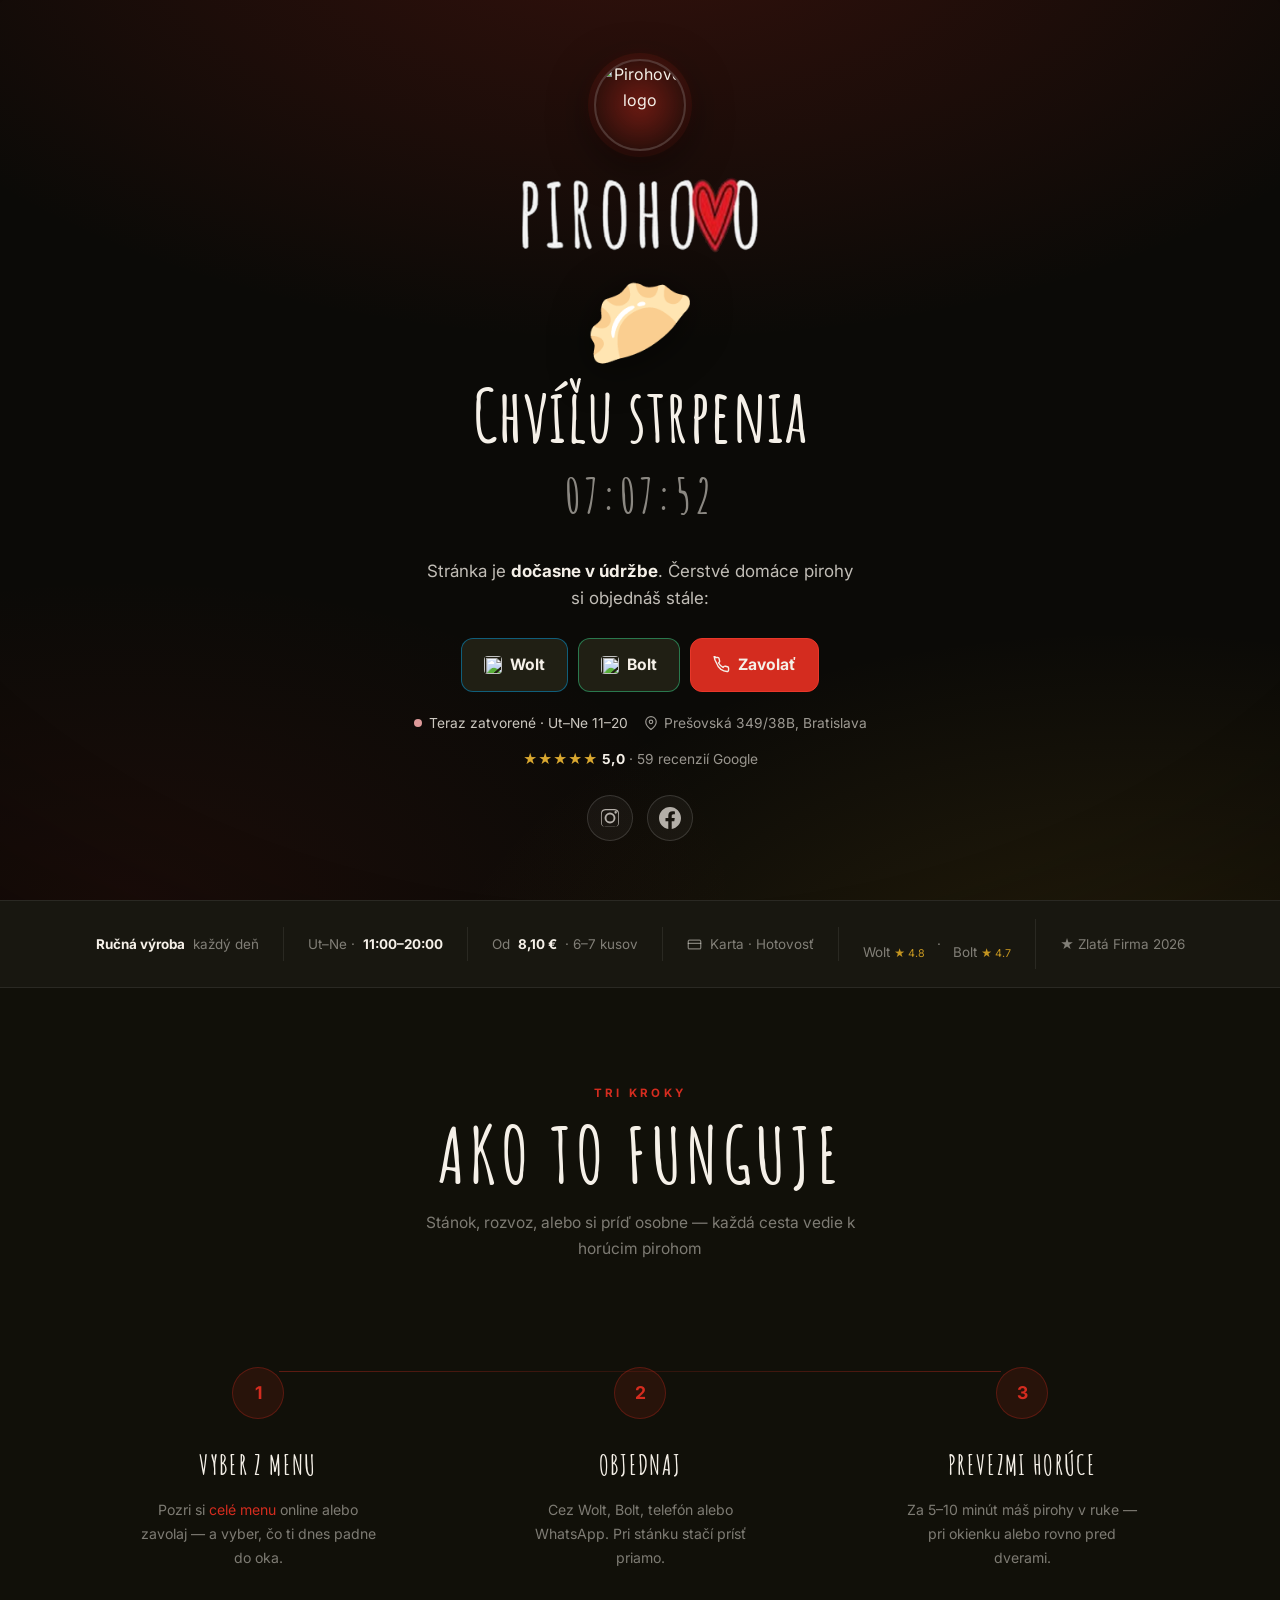
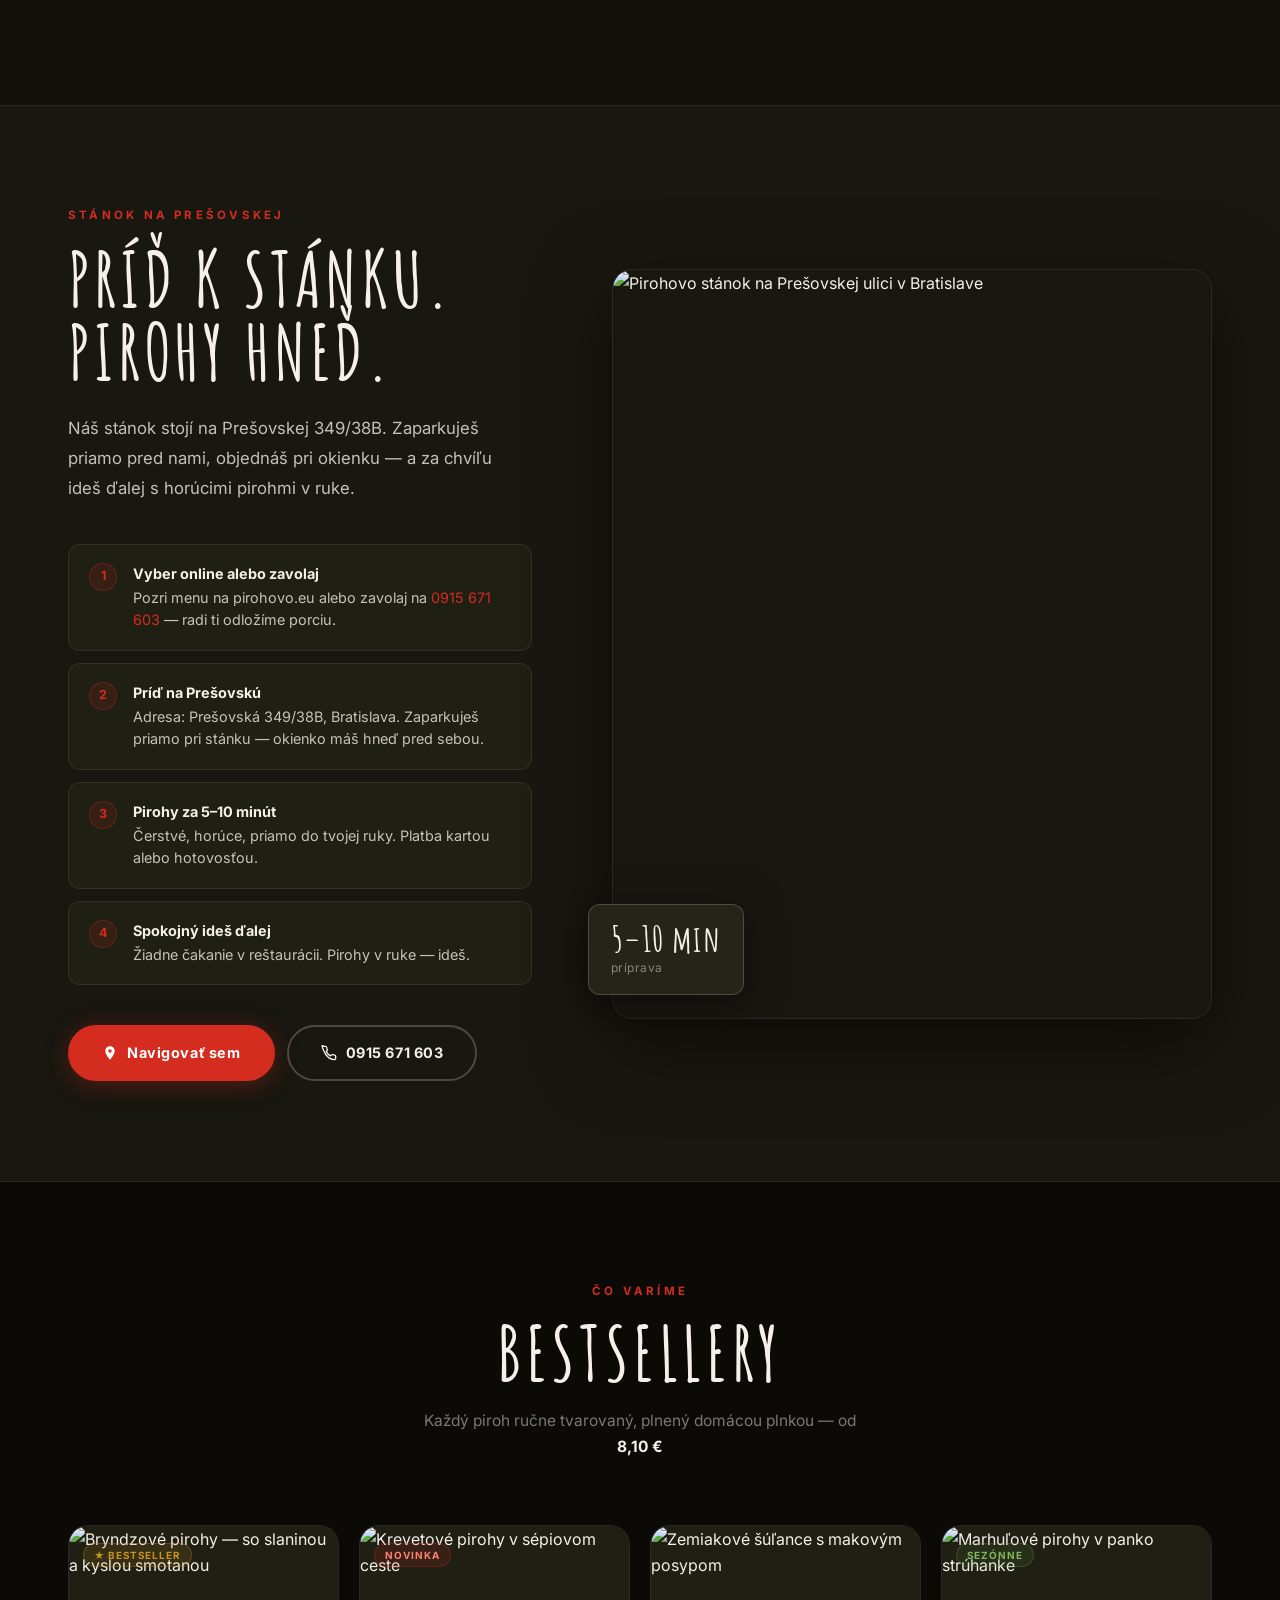
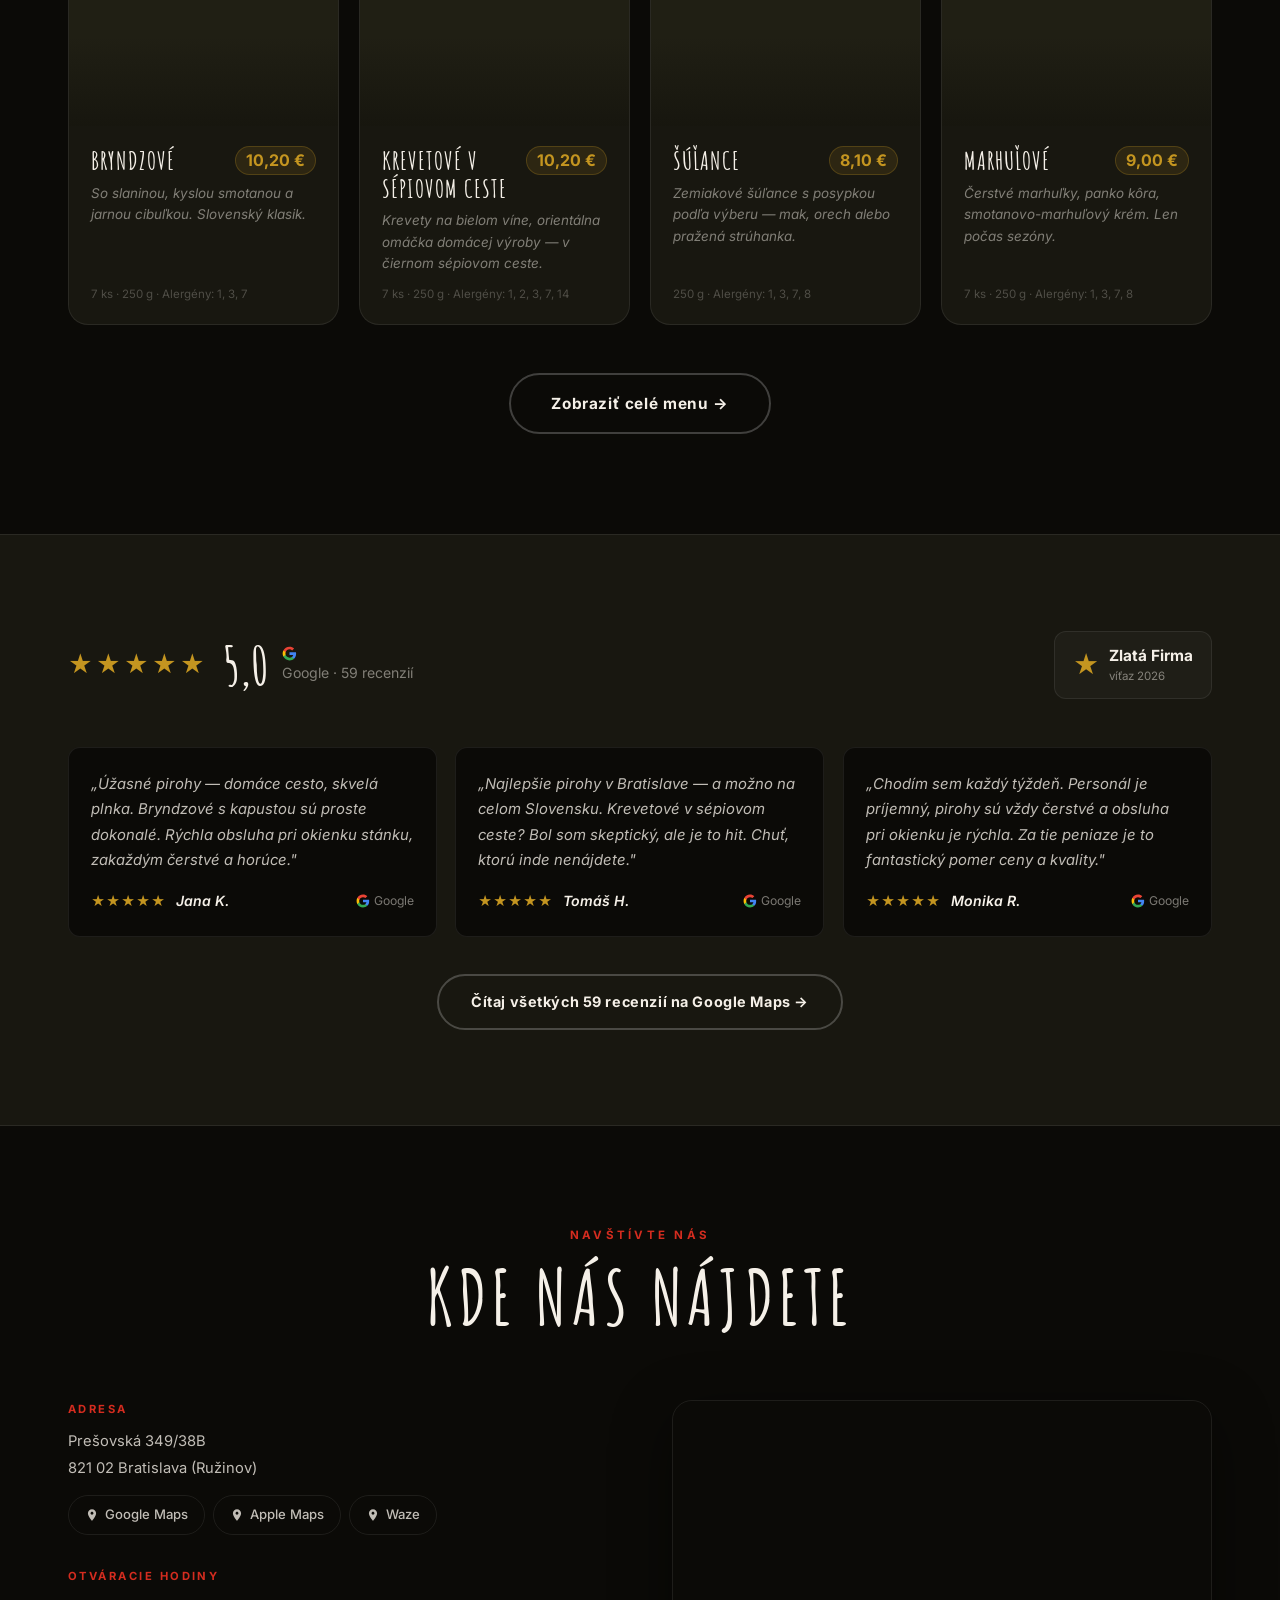
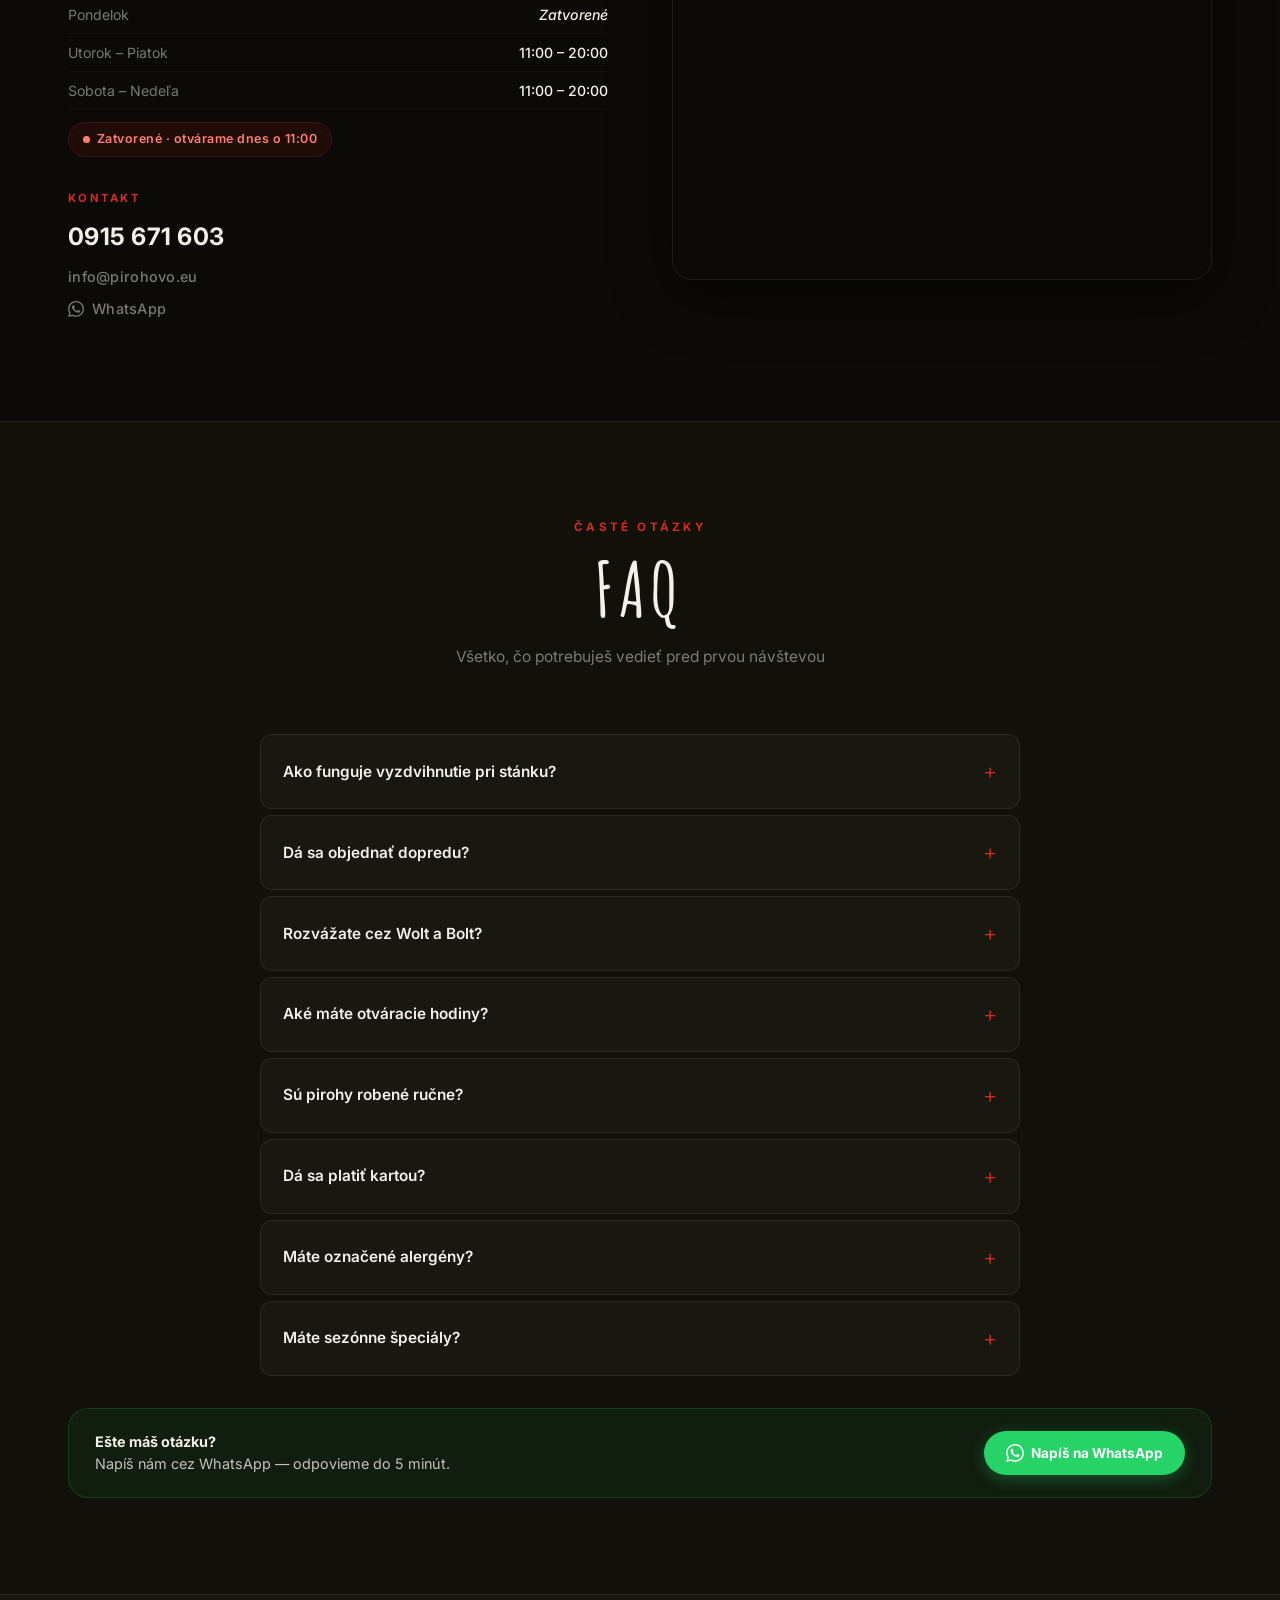
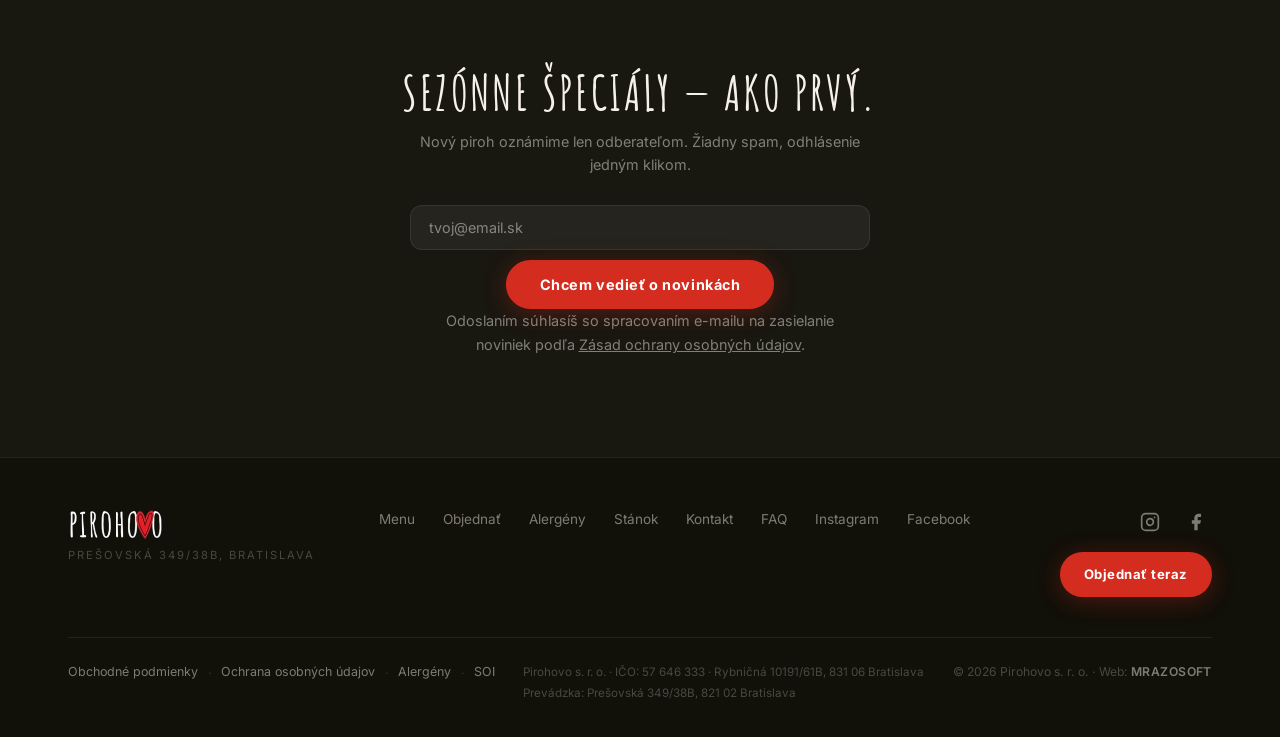
==== index.html @ c58bcc38 "Overlay: fix logo schovávanie — flex-start+margin:auto, safe-area, kompakt pri max-height:680px (v6)" ====
<!DOCTYPE html>
<html lang="sk">
<head>
  <meta charset="UTF-8">
  <meta name="viewport" content="width=device-width, initial-scale=1.0, viewport-fit=cover">
  <title>Pirohovo – Domáce pirohy Bratislava | Stánok na Prešovskej</title>
  <meta name="description" content="Ručne robené pirohy v Bratislave. Vyzdvihni pri stánku na Prešovskej alebo objednaj rozvoz cez Wolt a Bolt. Prešovská 349/38B, Ut–Ne 11–20:00. ★★★★★ 59 recenzií Google.">
  <meta name="keywords" content="pirohy Bratislava, domáce pirohy Bratislava, bryndzové pirohy Bratislava, pirohy Ružinov, pirohy stánok Bratislava, obed Bratislava, rozvoz pirohov Bratislava">
  <link rel="canonical" href="https://pirohovo.eu/">
  <meta name="theme-color" content="#0b0a07">
  <meta http-equiv="X-UA-Compatible" content="IE=edge">

  <!-- Favicon -->
  <link rel="icon" href="/favicon.ico?v=2" sizes="any">
  <link rel="icon" type="image/png" href="/images/favicon-32x32.png?v=2" sizes="32x32">
  <link rel="icon" type="image/png" href="/images/favicon-16x16.png?v=2" sizes="16x16">
  <link rel="apple-touch-icon" href="/images/apple-touch-icon.png?v=2">
  <link rel="manifest" href="site.webmanifest">

  <!-- Open Graph / Social -->
  <meta property="og:type" content="restaurant">
  <meta property="og:url" content="https://pirohovo.eu/">
  <meta property="og:title" content="Pirohovo – Domáce pirohy Bratislava | Stánok na Prešovskej">
  <meta property="og:description" content="Ručne robené pirohy každý deň. Vyzdvihni pri stánku alebo rozvoz cez Wolt a Bolt. Ut–Ne 11–20:00.">
  <meta property="og:image" content="https://pirohovo.eu/images/og-image.jpg">
  <meta property="og:locale" content="sk_SK">
  <meta property="og:site_name" content="Pirohovo">
  <meta name="twitter:card" content="summary_large_image">
  <meta name="twitter:title" content="Pirohovo – Pirohy Bratislava">
  <meta name="twitter:description" content="Ručne robené pirohy, stánok + rozvoz. Prešovská, Bratislava.">
  <meta name="twitter:image" content="https://pirohovo.eu/images/og-image.jpg">

  <!-- Fonts -->
  <link rel="preconnect" href="https://fonts.googleapis.com">
  <link rel="preconnect" href="https://fonts.gstatic.com" crossorigin>
  <link rel="preload" as="style" href="https://fonts.googleapis.com/css2?family=Amatic+SC:wght@400;700&family=Inter:wght@400;500;600;700&display=swap">
  <link href="https://fonts.googleapis.com/css2?family=Amatic+SC:wght@400;700&family=Inter:wght@400;500;600;700&display=swap" rel="stylesheet">
  <link rel="preload" as="image" href="images/ig-stanek.png">

  <meta http-equiv="Cache-Control" content="no-cache, no-store, must-revalidate">
  <meta http-equiv="Pragma" content="no-cache">
  <link rel="stylesheet" href="style.css?v=55">
  <link rel="stylesheet" href="construction.css?v=6">
  <script src="construction.js?v=5"></script>
  <script src="cookies.js?v=1"></script>

  <!-- Restaurant Schema -->
  <script type="application/ld+json">
  {
    "@context": "https://schema.org",
    "@type": "Restaurant",
    "name": "Pirohovo",
    "description": "Ručne robené pirohy v Bratislave. Stánok na Prešovskej — vyzdvihni z okienka alebo rozvoz cez Wolt a Bolt.",
    "url": "https://pirohovo.eu",
    "telephone": "+421915671603",
    "email": "info@pirohovo.eu",
    "image": "https://pirohovo.eu/images/og-image.jpg",
    "logo": "https://pirohovo.eu/images/logo.jpg",
    "address": {
      "@type": "PostalAddress",
      "streetAddress": "Prešovská 349/38B",
      "addressLocality": "Bratislava",
      "addressRegion": "Bratislavský kraj",
      "postalCode": "821 02",
      "addressCountry": "SK"
    },
    "geo": {
      "@type": "GeoCoordinates",
      "latitude": 48.1594652,
      "longitude": 17.1401873
    },
    "openingHoursSpecification": [
      {
        "@type": "OpeningHoursSpecification",
        "dayOfWeek": ["Tuesday","Wednesday","Thursday","Friday","Saturday","Sunday"],
        "opens": "11:00",
        "closes": "20:00"
      }
    ],
    "servesCuisine": ["Slovak", "Dumplings", "Pierogi"],
    "priceRange": "€€",
    "currenciesAccepted": "EUR",
    "paymentAccepted": "Cash, Credit Card",
    "hasMenu": "https://pirohovo.eu/menu.html",
    "menu": "https://pirohovo.eu/menu.html",
    "hasOfferCatalog": {
      "@type": "OfferCatalog",
      "name": "Menu Pirohovo",
      "itemListElement": [
        {"@type": "Offer", "itemOffered": {"@type": "MenuItem", "name": "Bryndzové pirohy", "description": "So slaninou, kyslou smotanou a jarnou cibuľkou", "offers": {"@type": "Offer", "price": "10.20", "priceCurrency": "EUR"}}},
        {"@type": "Offer", "itemOffered": {"@type": "MenuItem", "name": "Krevetové v sépiovom ceste", "description": "Krevety na bielom víne, orientálna omáčka domácej výroby", "offers": {"@type": "Offer", "price": "10.20", "priceCurrency": "EUR"}}},
        {"@type": "Offer", "itemOffered": {"@type": "MenuItem", "name": "Marhuľové pirohy", "description": "Sezónna špeciálka — čerstvé marhuľky, panko, smotanový krém", "offers": {"@type": "Offer", "price": "9.00", "priceCurrency": "EUR"}}},
        {"@type": "Offer", "itemOffered": {"@type": "MenuItem", "name": "Šúľance s kapustou", "description": "So kyslosladkou kapustou a slaninkou", "offers": {"@type": "Offer", "price": "8.80", "priceCurrency": "EUR"}}}
      ]
    },
    "sameAs": [
      "https://www.facebook.com/pirohovo",
      "https://www.instagram.com/pirohovo"
    ],
    "aggregateRating": {
      "@type": "AggregateRating",
      "ratingValue": "5.0",
      "reviewCount": "59",
      "bestRating": "5",
      "worstRating": "1"
    }
  }
  </script>

  <!-- FAQ Schema -->
  <script type="application/ld+json">
  {
    "@context": "https://schema.org",
    "@type": "FAQPage",
    "mainEntity": [
      {
        "@type": "Question",
        "name": "Ako funguje vyzdvihnutie pri stánku Pirohovo?",
        "acceptedAnswer": {
          "@type": "Answer",
          "text": "Pirohovo je stánok na Prešovskej 349/38B v Bratislave. Prídeš, zaparkuješ priamo pred nami a objednáš pri okienku. Pirohy máš pripravené zvyčajne za 5–10 minút. Platba kartou aj hotovosťou."
        }
      },
      {
        "@type": "Question",
        "name": "Dá sa objednať v Pirohovo dopredu?",
        "acceptedAnswer": {
          "@type": "Answer",
          "text": "Áno. Zavolaj nám na 0915 671 603 alebo napíš cez WhatsApp — radi ti pirohy pripravíme na konkrétny čas. Cez Wolt a Bolt objednávky prechádzajú automaticky."
        }
      },
      {
        "@type": "Question",
        "name": "Kde sa Pirohovo nachádza?",
        "acceptedAnswer": {
          "@type": "Answer",
          "text": "Nájdeš nás na Prešovskej ulici 349/38B, 821 02 Bratislava (Ružinov). Súradnice: 48.1594652, 17.1401873."
        }
      },
      {
        "@type": "Question",
        "name": "Aké sú otváracie hodiny Pirohovo?",
        "acceptedAnswer": {
          "@type": "Answer",
          "text": "Pirohovo je otvorené utorok až nedeľa od 11:00 do 20:00. V pondelok je zatvorené."
        }
      },
      {
        "@type": "Question",
        "name": "Rozvážate pirohy cez Wolt a Bolt?",
        "acceptedAnswer": {
          "@type": "Answer",
          "text": "Áno. Pirohovo je dostupné na platformách Wolt aj Bolt Food s rozvosom do celej Bratislavy."
        }
      },
      {
        "@type": "Question",
        "name": "Sú pirohy v Pirohovo robené ručne?",
        "acceptedAnswer": {
          "@type": "Answer",
          "text": "Áno. Každý piroh tvarujeme ručne každý deň — bez foriem, bez stroja. Cesto miešame každé ráno."
        }
      },
      {
        "@type": "Question",
        "name": "Dá sa v Pirohovo platiť kartou?",
        "acceptedAnswer": {
          "@type": "Answer",
          "text": "Áno, platbu kartou prijímame pri stánku aj pri osobnom odbere. Akceptujeme hotovosť aj bezkontaktnú platbu."
        }
      },
      {
        "@type": "Question",
        "name": "Máte označené alergény?",
        "acceptedAnswer": {
          "@type": "Answer",
          "text": "Áno. Alergény sú uvedené pri každom položke v menu podľa Nariadenia EÚ č. 1169/2011. Úplný prehľad nájdeš na stránke pirohovo.eu/alergeny.html. Pri vážnej alergii nás pred objednávkou kontaktuj priamo — krížová kontaminácia nie je v kuchyni vylúčená."
        }
      }
    ]
  }
  </script>
</head>
<body>

<a href="#main-content" class="skip-link">Preskočiť na hlavný obsah</a>

<!-- Seasonal bar — uncomment when seasonal special is active -->
<!--
<div class="seasonal-bar" id="seasonalBar" role="banner">
  <div class="seasonal-bar__inner">
    <strong>Sezónne marhuľové pirohy sú späť!</strong>
    <span>· Čerstvé marhuľky, panko kôra, smotanový krém</span>
    <a href="menu.html#sladke" class="seasonal-bar__cta">Pozrieť menu →</a>
    <button class="seasonal-bar__close" id="seasonalClose" aria-label="Zavrieť">×</button>
  </div>
</div>
-->

<!-- ═══════════════ NAV ═══════════════ -->
<nav class="nav" id="nav" role="navigation" aria-label="Hlavná navigácia">
  <div class="nav__pirohy" id="navPirohy" aria-hidden="true"></div>
  <div class="container nav__inner">
    <a href="/" class="nav__logo" aria-label="Pirohovo – domovská stránka">
      <img src="images/logo.jpg" alt="Pirohovo logo" class="nav__logo-img" width="44" height="44" loading="eager">
      <span class="nav__logo-name"><img class="brand-wordmark" src="images/wordmark.png" alt="Pirohovo" width="753" height="267"></span>
    </a>

    <ul class="nav__links" id="navLinks" role="list">
      <li><a href="menu.html">Menu</a></li>
      <li><a href="#stanok">Stánok</a></li>
      <li><a href="#kde-nas">Kde nás nájdete</a></li>
      <li><a href="#faq">FAQ</a></li>
      <li class="nav__m-cats" aria-label="Kategórie menu">
        <span class="nav__m-label">Z menu</span>
        <a href="menu.html#slane">Slané pirohy</a>
        <a href="menu.html#sladke">Sladké pirohy</a>
        <a href="menu.html#sulance">Šúľance</a>
        <a href="menu.html#napoje">Nápoje</a>
      </li>
      <li><a href="order.html" class="nav__order nav__order-mobile">Objednať teraz</a></li>
    </ul>

    <div class="nav__actions">
      <a href="tel:+421915671603" class="nav__phone" aria-label="Zavolať: 0915 671 603">
        <svg width="16" height="16" viewBox="0 0 24 24" fill="none" stroke="currentColor" stroke-width="2" stroke-linecap="round" stroke-linejoin="round" aria-hidden="true"><path d="M22 16.92v3a2 2 0 0 1-2.18 2 19.79 19.79 0 0 1-8.63-3.07A19.5 19.5 0 0 1 4.69 9.37 19.79 19.79 0 0 1 1.61.73 2 2 0 0 1 3.59 2h3a2 2 0 0 1 2 1.72c.127.96.361 1.903.7 2.81a2 2 0 0 1-.45 2.11L7.91 9.91a16 16 0 0 0 6.29 6.29l1.27-1.27a2 2 0 0 1 2.11-.45c.907.339 1.85.573 2.81.7A2 2 0 0 1 22 16.92z"/></svg>
        <span>0915 671 603</span>
      </a>
      <a href="order.html" class="nav__order">Objednať teraz</a>
    </div>

    <button class="nav__burger" id="burger" aria-label="Otvoriť navigačné menu" aria-expanded="false" aria-controls="navLinks">
      <span></span><span></span><span></span>
    </button>
  </div>
</nav>


<!-- ═══════════════ HERO ═══════════════ -->
<main id="main-content">
<section class="hero" id="home" aria-label="Úvod">
  <div class="hero__bg" id="heroBg" aria-hidden="true"></div>
  <div class="hero__overlay" aria-hidden="true"></div>

  <div class="hero__content">
    <div class="hero__meta" aria-label="Informácie o prevádzke">
      <span>Prešovská 349/38B, Bratislava</span>
      <span class="hero__meta-dot" aria-hidden="true">·</span>
      <span>Ut–Ne 11:00–20:00</span>
      <span class="hero__meta-dot" aria-hidden="true">·</span>
      <span id="heroOpenBadge" class="open-badge" aria-live="polite"></span>
    </div>

    <div class="hero__logo-wrap">
      <img src="images/logo.jpg" alt="Pirohovo" class="hero__logo-img" width="120" height="120" loading="eager">
    </div>

    <h1 class="hero__title">
      Domáce pirohy.<br>Z nášho stánku.
    </h1>

    <p class="hero__sub">
      Ručne robené každý deň. Príď k stánku na Prešovskej alebo objednaj rozvoz cez Wolt a Bolt — po celej Bratislave.
    </p>

    <div class="hero__delivery-row">
      <span class="hero__delivery-badge">
        <svg width="13" height="13" viewBox="0 0 24 24" fill="none" stroke="currentColor" stroke-width="2" stroke-linecap="round" stroke-linejoin="round" aria-hidden="true"><path d="M14 18V6a2 2 0 0 0-2-2H4a2 2 0 0 0-2 2v11a1 1 0 0 0 1 1h2"/><path d="M15 18H9"/><path d="M19 18h2a1 1 0 0 0 1-1v-3.65a1 1 0 0 0-.22-.624l-3.48-4.35A1 1 0 0 0 17.52 8H14"/><circle cx="17" cy="18" r="2"/><circle cx="7" cy="18" r="2"/></svg>
        Rozvoz za ~35 min
      </span>
      <span class="hero__closing" id="heroClosing"></span>
    </div>

    <div class="hero__ctas">
      <a href="order.html" class="btn btn--primary btn--lg" aria-label="Objednať pirohy">
        <svg width="18" height="18" viewBox="0 0 24 24" fill="none" stroke="currentColor" stroke-width="2.2" stroke-linecap="round" stroke-linejoin="round" aria-hidden="true"><path d="M6 2L3 6v14a2 2 0 0 0 2 2h14a2 2 0 0 0 2-2V6l-3-4z"/><line x1="3" y1="6" x2="21" y2="6"/><path d="M16 10a4 4 0 0 1-8 0"/></svg>
        Objednať teraz
      </a>
      <a href="menu.html" class="btn btn--outline btn--lg">
        Pozrieť menu →
      </a>
    </div>

    <div class="hero__trust" aria-label="Hodnotenie na Google">
      <a href="https://maps.app.goo.gl/NEu2ToTrzShk7BaFA" target="_blank" rel="noopener noreferrer" aria-label="59 recenzií na Google Maps — 5,0 hviezdičiek">
        <span class="hero__trust-stars" aria-hidden="true">★★★★★</span>
        <strong>5,0</strong> · 59 recenzií
        <svg class="logo-g" viewBox="0 0 24 24" width="14" height="14" xmlns="http://www.w3.org/2000/svg" aria-hidden="true"><path d="M22.56 12.25c0-.78-.07-1.53-.2-2.25H12v4.26h5.92c-.26 1.37-1.04 2.53-2.21 3.31v2.77h3.57c2.08-1.92 3.28-4.74 3.28-8.09z" fill="#4285F4"/><path d="M12 23c2.97 0 5.46-.98 7.28-2.66l-3.57-2.77c-.98.66-2.23 1.06-3.71 1.06-2.86 0-5.29-1.93-6.16-4.53H2.18v2.84C3.99 20.53 7.7 23 12 23z" fill="#34A853"/><path d="M5.84 14.09c-.22-.66-.35-1.36-.35-2.09s.13-1.43.35-2.09V7.07H2.18C1.43 8.55 1 10.22 1 12s.43 3.45 1.18 4.93l3.66-2.84z" fill="#FBBC05"/><path d="M12 5.38c1.62 0 3.06.56 4.21 1.64l3.15-3.15C17.45 2.09 14.97 1 12 1 7.7 1 3.99 3.47 2.18 7.07l3.66 2.84c.87-2.6 3.3-4.53 6.16-4.53z" fill="#EA4335"/></svg>
        Google
      </a>
    </div>
  </div>

  <div class="hero__arrow" aria-hidden="true"><span></span></div>
</section>


<!-- ═══════════════ TRUST STRIP ═══════════════ -->
<div class="trust-strip" role="complementary" aria-label="Kľúčové informácie">
  <ul class="trust-strip__row" role="list">
    <li class="trust-strip__item"><strong>Ručná výroba</strong> každý deň</li>
    <li class="trust-strip__item">Ut–Ne · <strong>11:00–20:00</strong></li>
    <li class="trust-strip__item">Od <strong>8,10 €</strong> · 6–7 kusov</li>
    <li class="trust-strip__item">
      <svg width="15" height="15" viewBox="0 0 24 24" fill="none" stroke="currentColor" stroke-width="2" stroke-linecap="round" stroke-linejoin="round" aria-hidden="true"><rect width="20" height="14" x="2" y="5" rx="2"/><line x1="2" x2="22" y1="10" y2="10"/></svg>
      Karta · Hotovosť
    </li>
    <li class="trust-strip__item">
      <a href="https://wolt.com/sk/svk/bratislava/restaurant/pirohovo" target="_blank" rel="noopener noreferrer" aria-label="Objednať cez Wolt — 4.8 hviezdičiek">
        <img src="images/wolt-96.png" width="16" height="16" alt="" style="border-radius:3px;vertical-align:-3px;margin-right:3px">Wolt <span style="color:var(--gold);font-size:.8em">★ 4.8</span>
      </a>
      &nbsp;·&nbsp;
      <a href="https://food.bolt.eu/sk-sk/326-bratislava/p/168875-pirohovo/" target="_blank" rel="noopener noreferrer" aria-label="Objednať cez Bolt — 4.7 hviezdičiek">
        <img src="images/bolt-icon.png" width="16" height="16" alt="" style="border-radius:3px;vertical-align:-3px;margin-right:3px;object-fit:cover">Bolt <span style="color:var(--gold);font-size:.8em">★ 4.7</span>
      </a>
    </li>
    <li class="trust-strip__item">
      <a href="https://www.zlatafirma.eu/company/pirohovo-645291" target="_blank" rel="noopener noreferrer" aria-label="Zlatá Firma 2026">★ Zlatá Firma 2026</a>
    </li>
  </ul>
</div>


<!-- ═══════════════ HOW IT WORKS ═══════════════ -->
<section class="how-section" id="ako-objednat" aria-labelledby="how-title">
  <div class="container">
    <div class="sec-head reveal">
      <span class="label">Tri kroky</span>
      <h2 id="how-title">Ako to funguje</h2>
      <p>Stánok, rozvoz, alebo si príď osobne — každá cesta vedie k horúcim pirohom</p>
    </div>
    <div class="steps">
      <div class="step reveal">
        <div class="step__num" aria-hidden="true">1</div>
        <div>
          <h3>Vyber z menu</h3>
          <p>Pozri si <a href="menu.html" style="color:var(--red);text-decoration:none">celé menu</a> online alebo zavolaj — a vyber, čo ti dnes padne do oka.</p>
        </div>
      </div>
      <div class="step reveal">
        <div class="step__num" aria-hidden="true">2</div>
        <div>
          <h3>Objednaj</h3>
          <p>Cez Wolt, Bolt, telefón alebo WhatsApp. Pri stánku stačí prísť priamo.</p>
        </div>
      </div>
      <div class="step reveal">
        <div class="step__num" aria-hidden="true">3</div>
        <div>
          <h3>Prevezmi horúce</h3>
          <p>Za 5–10 minút máš pirohy v ruke — pri okienku alebo rovno pred dverami.</p>
        </div>
      </div>
    </div>
  </div>
</section>


<!-- ═══════════════ STÁNOK ═══════════════ -->
<section class="dt-section" id="stanok" aria-labelledby="dt-title">
  <div class="container">
    <div class="dt-inner">
      <div class="dt-content reveal">
        <span class="label dt-label">Stánok na Prešovskej</span>
        <h2 class="dt-title" id="dt-title">Príď k stánku.<br>Pirohy hneď.</h2>
        <p class="dt-lead">
          Náš stánok stojí na Prešovskej 349/38B. Zaparkuješ priamo pred nami, objednáš pri okienku — a za chvíľu ideš ďalej s horúcimi pirohmi v ruke.
        </p>

        <div class="dt-steps" role="list">
          <div class="dt-step" role="listitem">
            <div class="dt-step__n" aria-hidden="true">1</div>
            <div class="dt-step__text">
              <strong>Vyber online alebo zavolaj</strong>
              Pozri menu na pirohovo.eu alebo zavolaj na <a href="tel:+421915671603" style="color:var(--red);text-decoration:none">0915 671 603</a> — radi ti odložíme porciu.
            </div>
          </div>
          <div class="dt-step" role="listitem">
            <div class="dt-step__n" aria-hidden="true">2</div>
            <div class="dt-step__text">
              <strong>Príď na Prešovskú</strong>
              Adresa: Prešovská 349/38B, Bratislava. Zaparkuješ priamo pri stánku — okienko máš hneď pred sebou.
            </div>
          </div>
          <div class="dt-step" role="listitem">
            <div class="dt-step__n" aria-hidden="true">3</div>
            <div class="dt-step__text">
              <strong>Pirohy za 5–10 minút</strong>
              Čerstvé, horúce, priamo do tvojej ruky. Platba kartou alebo hotovosťou.
            </div>
          </div>
          <div class="dt-step" role="listitem">
            <div class="dt-step__n" aria-hidden="true">4</div>
            <div class="dt-step__text">
              <strong>Spokojný ideš ďalej</strong>
              Žiadne čakanie v reštaurácii. Pirohy v ruke — ideš.
            </div>
          </div>
        </div>

        <div class="dt-actions">
          <a href="https://maps.app.goo.gl/NEu2ToTrzShk7BaFA" target="_blank" rel="noopener noreferrer" class="btn btn--primary">
            <svg width="16" height="16" viewBox="0 0 24 24" fill="currentColor" aria-hidden="true"><path d="M12 2C8.13 2 5 5.13 5 9c0 5.25 7 13 7 13s7-7.75 7-13c0-3.87-3.13-7-7-7zm0 9.5c-1.38 0-2.5-1.12-2.5-2.5s1.12-2.5 2.5-2.5 2.5 1.12 2.5 2.5-1.12 2.5-2.5 2.5z"/></svg>
            Navigovať sem
          </a>
          <a href="tel:+421915671603" class="btn btn--outline">
            <svg width="16" height="16" viewBox="0 0 24 24" fill="none" stroke="currentColor" stroke-width="2" stroke-linecap="round" stroke-linejoin="round" aria-hidden="true"><path d="M22 16.92v3a2 2 0 0 1-2.18 2 19.79 19.79 0 0 1-8.63-3.07A19.5 19.5 0 0 1 4.69 9.37 19.79 19.79 0 0 1 1.61.73 2 2 0 0 1 3.59 2h3a2 2 0 0 1 2 1.72c.127.96.361 1.903.7 2.81a2 2 0 0 1-.45 2.11L7.91 9.91a16 16 0 0 0 6.29 6.29l1.27-1.27a2 2 0 0 1 2.11-.45c.907.339 1.85.573 2.81.7A2 2 0 0 1 22 16.92z"/></svg>
            0915 671 603
          </a>
        </div>
      </div>

      <div class="dt-visual reveal">
        <img src="images/ig-stanek2.png" alt="Pirohovo stánok na Prešovskej ulici v Bratislave" class="dt-photo" width="600" height="750" loading="lazy">
        <div class="dt-badge" aria-label="Príprava trvá 5 až 10 minút">
          <div class="dt-badge__val">5–10 min</div>
          <div class="dt-badge__sub">príprava</div>
        </div>
      </div>
    </div>
  </div>
</section>


<!-- ═══════════════ FEATURED MENU ═══════════════ -->
<section class="menu-preview" id="menu" aria-labelledby="menu-preview-title">
  <div class="container">
    <div class="sec-head reveal">
      <span class="label">Čo varíme</span>
      <h2 id="menu-preview-title">Bestsellery</h2>
      <p>Každý piroh ručne tvarovaný, plnený domácou plnkou — od <strong style="color:var(--text)">8,10 €</strong></p>
    </div>

    <div class="menu-preview__grid">
      <!-- Bryndzové -->
      <article class="mcard reveal">
        <div class="mcard__img">
          <img src="images/prod-bryndzove.jpg" alt="Bryndzové pirohy — so slaninou a kyslou smotanou" loading="lazy" width="600" height="400">
          <div class="mcard__badge"><span class="badge badge--star">★ Bestseller</span></div>
        </div>
        <div class="mcard__body">
          <div class="mcard__head">
            <h3 class="mcard__name">Bryndzové</h3>
            <span class="mcard__price">10,20 €</span>
          </div>
          <p class="mcard__desc">So slaninou, kyslou smotanou a jarnou cibuľkou. Slovenský klasik.</p>
          <div class="mcard__meta">7 ks · 250 g · Alergény: 1, 3, 7</div>
        </div>
      </article>

      <!-- Krevetové -->
      <article class="mcard reveal">
        <div class="mcard__img">
          <img src="images/prod-krevetove.jpg" alt="Krevetové pirohy v sépiovom ceste" loading="lazy" width="600" height="400">
          <div class="mcard__badge"><span class="badge badge--new">Novinka</span></div>
        </div>
        <div class="mcard__body">
          <div class="mcard__head">
            <h3 class="mcard__name">Krevetové v sépiovom ceste</h3>
            <span class="mcard__price">10,20 €</span>
          </div>
          <p class="mcard__desc">Krevety na bielom víne, orientálna omáčka domácej výroby — v čiernom sépiovom ceste.</p>
          <div class="mcard__meta">7 ks · 250 g · Alergény: 1, 2, 3, 7, 14</div>
        </div>
      </article>

      <!-- Šúľance -->
      <article class="mcard reveal">
        <div class="mcard__img">
          <img src="images/prod-sulance-mak.jpg" alt="Zemiakové šúľance s makovým posypom" loading="lazy" width="600" height="400">
        </div>
        <div class="mcard__body">
          <div class="mcard__head">
            <h3 class="mcard__name">Šúľance</h3>
            <span class="mcard__price">8,10 €</span>
          </div>
          <p class="mcard__desc">Zemiakové šúľance s posypkou podľa výberu — mak, orech alebo pražená strúhanka.</p>
          <div class="mcard__meta">250 g · Alergény: 1, 3, 7, 8</div>
        </div>
      </article>

      <!-- Marhuľové -->
      <article class="mcard reveal">
        <div class="mcard__img">
          <img src="images/prod-marhulove.jpg" alt="Marhuľové pirohy v panko strúhanke" loading="lazy" width="600" height="400">
          <div class="mcard__badge"><span class="badge badge--season">Sezónne</span></div>
        </div>
        <div class="mcard__body">
          <div class="mcard__head">
            <h3 class="mcard__name">Marhuľové</h3>
            <span class="mcard__price">9,00 €</span>
          </div>
          <p class="mcard__desc">Čerstvé marhuľky, panko kôra, smotanovo-marhuľový krém. Len počas sezóny.</p>
          <div class="mcard__meta">7 ks · 250 g · Alergény: 1, 3, 7, 8</div>
        </div>
      </article>
    </div>

    <div class="menu-preview__cta reveal">
      <a href="menu.html" class="btn btn--outline btn--lg">
        Zobraziť celé menu →
      </a>
    </div>
  </div>
</section>


<!-- ═══════════════ REVIEWS ═══════════════ -->
<section class="reviews-section" id="recenzie" aria-labelledby="reviews-title">
  <div class="container">
    <h2 id="reviews-title" class="sr-only">Recenzie zákazníkov</h2>
    <div class="reviews-head">
      <div class="reviews-score">
        <span class="reviews-stars" aria-label="5 z 5 hviezdičiek" aria-hidden="true">★★★★★</span>
        <strong class="reviews-num" aria-label="Hodnotenie 5,0">5,0</strong>
        <div class="reviews-meta">
          <a href="https://maps.app.goo.gl/NEu2ToTrzShk7BaFA" target="_blank" rel="noopener noreferrer" aria-label="59 recenzií na Google Maps">
            <svg class="logo-g" viewBox="0 0 24 24" width="15" height="15" xmlns="http://www.w3.org/2000/svg" aria-hidden="true"><path d="M22.56 12.25c0-.78-.07-1.53-.2-2.25H12v4.26h5.92c-.26 1.37-1.04 2.53-2.21 3.31v2.77h3.57c2.08-1.92 3.28-4.74 3.28-8.09z" fill="#4285F4"/><path d="M12 23c2.97 0 5.46-.98 7.28-2.66l-3.57-2.77c-.98.66-2.23 1.06-3.71 1.06-2.86 0-5.29-1.93-6.16-4.53H2.18v2.84C3.99 20.53 7.7 23 12 23z" fill="#34A853"/><path d="M5.84 14.09c-.22-.66-.35-1.36-.35-2.09s.13-1.43.35-2.09V7.07H2.18C1.43 8.55 1 10.22 1 12s.43 3.45 1.18 4.93l3.66-2.84z" fill="#FBBC05"/><path d="M12 5.38c1.62 0 3.06.56 4.21 1.64l3.15-3.15C17.45 2.09 14.97 1 12 1 7.7 1 3.99 3.47 2.18 7.07l3.66 2.84c.87-2.6 3.3-4.53 6.16-4.53z" fill="#EA4335"/></svg>
            Google · 59 recenzií
          </a>
        </div>
      </div>
      <a href="https://www.zlatafirma.eu/company/pirohovo-645291" target="_blank" rel="noopener noreferrer" class="zf-badge" aria-label="Zlatá Firma 2026">
        <span class="zf-badge__star" aria-hidden="true">★</span>
        <div class="zf-badge__text">
          <strong>Zlatá Firma</strong>
          <span style="font-size:.72rem;color:var(--muted)">víťaz 2026</span>
        </div>
      </a>
    </div>

    <div class="reviews-grid">
      <blockquote class="review-card reveal">
        <p class="review-card__text">„Úžasné pirohy — domáce cesto, skvelá plnka. Bryndzové s kapustou sú proste dokonalé. Rýchla obsluha pri okienku stánku, zakaždým čerstvé a horúce."</p>
        <footer class="review-card__footer">
          <span class="review-card__stars" aria-label="5 hviezdičiek" aria-hidden="true">★★★★★</span>
          <cite class="review-card__name">Jana K.</cite>
          <span class="review-card__via">
            <svg class="logo-g" viewBox="0 0 24 24" width="14" height="14" xmlns="http://www.w3.org/2000/svg" aria-hidden="true"><path d="M22.56 12.25c0-.78-.07-1.53-.2-2.25H12v4.26h5.92c-.26 1.37-1.04 2.53-2.21 3.31v2.77h3.57c2.08-1.92 3.28-4.74 3.28-8.09z" fill="#4285F4"/><path d="M12 23c2.97 0 5.46-.98 7.28-2.66l-3.57-2.77c-.98.66-2.23 1.06-3.71 1.06-2.86 0-5.29-1.93-6.16-4.53H2.18v2.84C3.99 20.53 7.7 23 12 23z" fill="#34A853"/><path d="M5.84 14.09c-.22-.66-.35-1.36-.35-2.09s.13-1.43.35-2.09V7.07H2.18C1.43 8.55 1 10.22 1 12s.43 3.45 1.18 4.93l3.66-2.84z" fill="#FBBC05"/><path d="M12 5.38c1.62 0 3.06.56 4.21 1.64l3.15-3.15C17.45 2.09 14.97 1 12 1 7.7 1 3.99 3.47 2.18 7.07l3.66 2.84c.87-2.6 3.3-4.53 6.16-4.53z" fill="#EA4335"/></svg>
            Google
          </span>
        </footer>
      </blockquote>

      <blockquote class="review-card reveal">
        <p class="review-card__text">„Najlepšie pirohy v Bratislave — a možno na celom Slovensku. Krevetové v sépiovom ceste? Bol som skeptický, ale je to hit. Chuť, ktorú inde nenájdete."</p>
        <footer class="review-card__footer">
          <span class="review-card__stars" aria-label="5 hviezdičiek" aria-hidden="true">★★★★★</span>
          <cite class="review-card__name">Tomáš H.</cite>
          <span class="review-card__via">
            <svg class="logo-g" viewBox="0 0 24 24" width="14" height="14" xmlns="http://www.w3.org/2000/svg" aria-hidden="true"><path d="M22.56 12.25c0-.78-.07-1.53-.2-2.25H12v4.26h5.92c-.26 1.37-1.04 2.53-2.21 3.31v2.77h3.57c2.08-1.92 3.28-4.74 3.28-8.09z" fill="#4285F4"/><path d="M12 23c2.97 0 5.46-.98 7.28-2.66l-3.57-2.77c-.98.66-2.23 1.06-3.71 1.06-2.86 0-5.29-1.93-6.16-4.53H2.18v2.84C3.99 20.53 7.7 23 12 23z" fill="#34A853"/><path d="M5.84 14.09c-.22-.66-.35-1.36-.35-2.09s.13-1.43.35-2.09V7.07H2.18C1.43 8.55 1 10.22 1 12s.43 3.45 1.18 4.93l3.66-2.84z" fill="#FBBC05"/><path d="M12 5.38c1.62 0 3.06.56 4.21 1.64l3.15-3.15C17.45 2.09 14.97 1 12 1 7.7 1 3.99 3.47 2.18 7.07l3.66 2.84c.87-2.6 3.3-4.53 6.16-4.53z" fill="#EA4335"/></svg>
            Google
          </span>
        </footer>
      </blockquote>

      <blockquote class="review-card reveal">
        <p class="review-card__text">„Chodím sem každý týždeň. Personál je príjemný, pirohy sú vždy čerstvé a obsluha pri okienku je rýchla. Za tie peniaze je to fantastický pomer ceny a kvality."</p>
        <footer class="review-card__footer">
          <span class="review-card__stars" aria-label="5 hviezdičiek" aria-hidden="true">★★★★★</span>
          <cite class="review-card__name">Monika R.</cite>
          <span class="review-card__via">
            <svg class="logo-g" viewBox="0 0 24 24" width="14" height="14" xmlns="http://www.w3.org/2000/svg" aria-hidden="true"><path d="M22.56 12.25c0-.78-.07-1.53-.2-2.25H12v4.26h5.92c-.26 1.37-1.04 2.53-2.21 3.31v2.77h3.57c2.08-1.92 3.28-4.74 3.28-8.09z" fill="#4285F4"/><path d="M12 23c2.97 0 5.46-.98 7.28-2.66l-3.57-2.77c-.98.66-2.23 1.06-3.71 1.06-2.86 0-5.29-1.93-6.16-4.53H2.18v2.84C3.99 20.53 7.7 23 12 23z" fill="#34A853"/><path d="M5.84 14.09c-.22-.66-.35-1.36-.35-2.09s.13-1.43.35-2.09V7.07H2.18C1.43 8.55 1 10.22 1 12s.43 3.45 1.18 4.93l3.66-2.84z" fill="#FBBC05"/><path d="M12 5.38c1.62 0 3.06.56 4.21 1.64l3.15-3.15C17.45 2.09 14.97 1 12 1 7.7 1 3.99 3.47 2.18 7.07l3.66 2.84c.87-2.6 3.3-4.53 6.16-4.53z" fill="#EA4335"/></svg>
            Google
          </span>
        </footer>
      </blockquote>
    </div>

    <div class="reviews-cta reveal">
      <a href="https://maps.app.goo.gl/NEu2ToTrzShk7BaFA" target="_blank" rel="noopener noreferrer" class="btn btn--outline">
        Čítaj všetkých 59 recenzií na Google Maps →
      </a>
    </div>
  </div>
</section>


<!-- ═══════════════ LOCATION ═══════════════ -->
<section class="location-section" id="kde-nas" aria-labelledby="location-title">
  <div class="container">
    <div class="sec-head reveal">
      <span class="label">Navštívte nás</span>
      <h2 id="location-title">Kde nás nájdete</h2>
    </div>
    <div class="location-grid">
      <div class="location-info reveal">
        <div class="info-block">
          <h3>Adresa</h3>
          <address>
            <p>Prešovská 349/38B<br>821 02 Bratislava (Ružinov)</p>
          </address>
          <div class="nav-links" style="margin-top:14px">
            <a href="https://maps.app.goo.gl/NEu2ToTrzShk7BaFA" target="_blank" rel="noopener noreferrer" class="nav-link" aria-label="Navigovať cez Google Maps">
              <svg width="14" height="14" viewBox="0 0 24 24" fill="currentColor" aria-hidden="true"><path d="M12 2C8.13 2 5 5.13 5 9c0 5.25 7 13 7 13s7-7.75 7-13c0-3.87-3.13-7-7-7zm0 9.5c-1.38 0-2.5-1.12-2.5-2.5s1.12-2.5 2.5-2.5 2.5 1.12 2.5 2.5-1.12 2.5-2.5 2.5z"/></svg>
              Google Maps
            </a>
            <a href="https://maps.apple.com/?q=Pirohovo&ll=48.1594652,17.1401873" target="_blank" rel="noopener noreferrer" class="nav-link" aria-label="Navigovať cez Apple Maps">
              <svg width="14" height="14" viewBox="0 0 24 24" fill="currentColor" aria-hidden="true"><path d="M12 2C8.13 2 5 5.13 5 9c0 5.25 7 13 7 13s7-7.75 7-13c0-3.87-3.13-7-7-7zm0 9.5c-1.38 0-2.5-1.12-2.5-2.5s1.12-2.5 2.5-2.5 2.5 1.12 2.5 2.5-1.12 2.5-2.5 2.5z"/></svg>
              Apple Maps
            </a>
            <a href="https://www.waze.com/ul?ll=48.1594652,17.1401873&navigate=yes" target="_blank" rel="noopener noreferrer" class="nav-link" aria-label="Navigovať cez Waze">
              <svg width="14" height="14" viewBox="0 0 24 24" fill="currentColor" aria-hidden="true"><path d="M12 2C8.13 2 5 5.13 5 9c0 5.25 7 13 7 13s7-7.75 7-13c0-3.87-3.13-7-7-7zm0 9.5c-1.38 0-2.5-1.12-2.5-2.5s1.12-2.5 2.5-2.5 2.5 1.12 2.5 2.5-1.12 2.5-2.5 2.5z"/></svg>
              Waze
            </a>
          </div>
        </div>

        <div class="info-block">
          <h3>Otváracie hodiny</h3>
          <table class="hours-table" aria-label="Otváracie hodiny Pirohovo">
            <tbody>
              <tr><td>Pondelok</td><td class="closed">Zatvorené</td></tr>
              <tr><td>Utorok – Piatok</td><td>11:00 – 20:00</td></tr>
              <tr><td>Sobota – Nedeľa</td><td>11:00 – 20:00</td></tr>
            </tbody>
          </table>
          <div id="openBadge" class="open-badge" style="margin-top:12px" aria-live="polite"></div>
        </div>

        <div class="info-block">
          <h3>Kontakt</h3>
          <a href="tel:+421915671603" class="contact-link" aria-label="Zavolať na číslo 0915 671 603">
            0915 671 603
          </a>
          <a href="mailto:info@pirohovo.eu" class="contact-link contact-link--sm">
            info@pirohovo.eu
          </a>
          <a href="https://wa.me/421915671603?text=Dobrý%20deň%2C%20chcem%20si%20objednať%20pirohy." target="_blank" rel="noopener noreferrer" class="contact-link contact-link--sm" aria-label="Kontaktovať cez WhatsApp">
            <svg width="16" height="16" viewBox="0 0 24 24" fill="currentColor" aria-hidden="true"><path d="M17.472 14.382c-.297-.149-1.758-.867-2.03-.967-.273-.099-.471-.148-.67.15-.197.297-.767.966-.94 1.164-.173.199-.347.223-.644.075-.297-.15-1.255-.463-2.39-1.475-.883-.788-1.48-1.761-1.653-2.059-.173-.297-.018-.458.13-.606.134-.133.298-.347.446-.52.149-.174.198-.298.298-.497.099-.198.05-.371-.025-.52-.075-.149-.669-1.612-.916-2.207-.242-.579-.487-.5-.669-.51-.173-.008-.371-.01-.57-.01-.198 0-.52.074-.792.372-.272.297-1.04 1.016-1.04 2.479 0 1.462 1.065 2.875 1.213 3.074.149.198 2.096 3.2 5.077 4.487.709.306 1.262.489 1.694.625.712.227 1.36.195 1.871.118.571-.085 1.758-.719 2.006-1.413.248-.694.248-1.289.173-1.413-.074-.124-.272-.198-.57-.347m-5.421 7.403h-.004a9.87 9.87 0 01-5.031-1.378l-.361-.214-3.741.982.998-3.648-.235-.374a9.86 9.86 0 01-1.51-5.26c.001-5.45 4.436-9.884 9.888-9.884 2.64 0 5.122 1.03 6.988 2.898a9.825 9.825 0 012.893 6.994c-.003 5.45-4.437 9.884-9.885 9.884m8.413-18.297A11.815 11.815 0 0012.05 0C5.495 0 .16 5.335.157 11.892c0 2.096.547 4.142 1.588 5.945L.057 24l6.305-1.654a11.882 11.882 0 005.683 1.448h.005c6.554 0 11.89-5.335 11.893-11.893a11.821 11.821 0 00-3.48-8.413z"/></svg>
            WhatsApp
          </a>
        </div>
      </div>

      <div class="location-map reveal" aria-label="Mapa Pirohovo">
        <iframe
          src="https://www.google.com/maps/embed?pb=!1m18!1m12!1m3!1d2661.44!2d17.1401873!3d48.1594652!2m3!1f0!2f0!3f0!3m2!1i1024!2i768!4f13.1!3m3!1m2!1s0x476c8f8550060199%3A0xf0d0e81bd54229d1!2sPirohovo!5e0!3m2!1ssk!2ssk!4v1703000000000!5m2!1ssk!2ssk"
          width="100%" height="100%"
          style="border:0;" allowfullscreen="" loading="lazy"
          referrerpolicy="no-referrer-when-downgrade"
          title="Pirohovo — mapa, Prešovská 349/38B, Bratislava">
        </iframe>
      </div>
    </div>
  </div>
</section>


<!-- ═══════════════ FAQ ═══════════════ -->
<section class="faq-section" id="faq" aria-labelledby="faq-title">
  <div class="container">
    <div class="sec-head reveal">
      <span class="label">Časté otázky</span>
      <h2 id="faq-title">FAQ</h2>
      <p>Všetko, čo potrebuješ vedieť pred prvou návštevou</p>
    </div>

    <div class="faq-list" role="list">
      <details class="faq-item">
        <summary class="faq-q">Ako funguje vyzdvihnutie pri stánku?</summary>
        <div class="faq-a">Prídeš na adresu <strong>Prešovská 349/38B</strong>, zaparkuješ priamo pred stánkom a objednáš pri okienku. Horúce pirohy máš za <strong>5–10 minút</strong> — priamo v ruke.</div>
      </details>
      <details class="faq-item">
        <summary class="faq-q">Dá sa objednať dopredu?</summary>
        <div class="faq-a">Áno. Zavolaj na <a href="tel:+421915671603">0915 671 603</a> alebo napíš cez WhatsApp — pripravíme ti pirohy na konkrétny čas. Cez Wolt a Bolt funguje objednávka automaticky.</div>
      </details>
      <details class="faq-item">
        <summary class="faq-q">Rozvážate cez Wolt a Bolt?</summary>
        <div class="faq-a">Áno. Pirohovo je na <a href="https://wolt.com/sk/svk/bratislava/restaurant/pirohovo" target="_blank" rel="noopener noreferrer">Wolt</a> aj <a href="https://food.bolt.eu/sk-sk/326-bratislava/p/168875-pirohovo/" target="_blank" rel="noopener noreferrer">Bolt Food</a>. Rozvoz do celej Bratislavy.</div>
      </details>
      <details class="faq-item">
        <summary class="faq-q">Aké máte otváracie hodiny?</summary>
        <div class="faq-a">Sme otvorení <strong>utorok až nedeľa od 11:00 do 20:00</strong>. V pondelok máme voľno.</div>
      </details>
      <details class="faq-item">
        <summary class="faq-q">Sú pirohy robené ručne?</summary>
        <div class="faq-a">Áno. Každý piroh tvarujeme ručne každý deň. Cesto miešame každé ráno — žiadne formy, žiadne stroje.</div>
      </details>
      <details class="faq-item">
        <summary class="faq-q">Dá sa platiť kartou?</summary>
        <div class="faq-a">Áno. Pri okienku stánku aj pri osobnom odbere prijímame <strong>bezkontaktnú platbu kartou aj hotovosť</strong>.</div>
      </details>
      <details class="faq-item">
        <summary class="faq-q">Máte označené alergény?</summary>
        <div class="faq-a">Áno. Alergény sú pri každej položke menu. Úplný prehľad je na stránke <a href="alergeny.html">pirohovo.eu/alergeny</a>. Pri vážnej alergii nás kontaktuj pred objednávkou — krížová kontaminácia v kuchyni nie je vylúčená.</div>
      </details>
      <details class="faq-item">
        <summary class="faq-q">Máte sezónne špeciály?</summary>
        <div class="faq-a">Áno. Ponuka sa mení podľa sezóny — napríklad marhuľové pirohy v lete. Aktuálny špeciál zistíš telefonicky alebo na Instagrame <a href="https://www.instagram.com/pirohovo" target="_blank" rel="noopener noreferrer">@pirohovo</a>.</div>
      </details>
    </div>

    <div class="faq-cta">
      <div class="faq-cta__text">
        <strong>Ešte máš otázku?</strong><br>Napíš nám cez WhatsApp — odpovieme do 5 minút.
      </div>
      <a href="https://wa.me/421915671603?text=Dobrý%20deň%2C%20mám%20otázku%20ohľadom%20Pirohovo." class="faq-cta__btn" target="_blank" rel="noopener noreferrer" aria-label="Kontaktovať cez WhatsApp">
        <svg width="18" height="18" viewBox="0 0 24 24" fill="currentColor" aria-hidden="true"><path d="M17.472 14.382c-.297-.149-1.758-.867-2.03-.967-.273-.099-.471-.148-.67.15-.197.297-.767.966-.94 1.164-.173.199-.347.223-.644.075-.297-.15-1.255-.463-2.39-1.475-.883-.788-1.48-1.761-1.653-2.059-.173-.297-.018-.458.13-.606.134-.133.298-.347.446-.52.149-.174.198-.298.298-.497.099-.198.05-.371-.025-.52-.075-.149-.669-1.612-.916-2.207-.242-.579-.487-.5-.669-.51-.173-.008-.371-.01-.57-.01-.198 0-.52.074-.792.372-.272.297-1.04 1.016-1.04 2.479 0 1.462 1.065 2.875 1.213 3.074.149.198 2.096 3.2 5.077 4.487.709.306 1.262.489 1.694.625.712.227 1.36.195 1.871.118.571-.085 1.758-.719 2.006-1.413.248-.694.248-1.289.173-1.413-.074-.124-.272-.198-.57-.347m-5.421 7.403h-.004a9.87 9.87 0 01-5.031-1.378l-.361-.214-3.741.982.998-3.648-.235-.374a9.86 9.86 0 01-1.51-5.26c.001-5.45 4.436-9.884 9.888-9.884 2.64 0 5.122 1.03 6.988 2.898a9.825 9.825 0 012.893 6.994c-.003 5.45-4.437 9.884-9.885 9.884m8.413-18.297A11.815 11.815 0 0012.05 0C5.495 0 .16 5.335.157 11.892c0 2.096.547 4.142 1.588 5.945L.057 24l6.305-1.654a11.882 11.882 0 005.683 1.448h.005c6.554 0 11.89-5.335 11.893-11.893a11.821 11.821 0 00-3.48-8.413z"/></svg>
        Napíš na WhatsApp
      </a>
    </div>
  </div>
</section>


<!-- ═══════════════ EMAIL ═══════════════ -->
<section class="email-section" aria-labelledby="email-title">
  <div class="container">
    <h2 id="email-title">Sezónne špeciály — ako prvý.</h2>
    <p>Nový piroh oznámime len odberateľom. Žiadny spam, odhlásenie jedným klikom.</p>
    <form class="email-form" action="https://formsubmit.co/info@pirohovo.eu" method="POST" novalidate>
      <input type="email" name="email" placeholder="tvoj@email.sk" required
             aria-label="Zadaj e-mailovú adresu" autocomplete="email">
      <button type="submit" class="btn btn--primary">Chcem vedieť o novinkách</button>
      <input type="text" name="_honey" style="display:none" tabindex="-1" autocomplete="off" aria-hidden="true">
      <input type="hidden" name="_captcha" value="false">
      <input type="hidden" name="_subject" value="Nový odberateľ — Pirohovo">
    </form>
    <p class="email-gdpr">
      Odoslaním súhlasíš so spracovaním e-mailu na zasielanie noviniek podľa
      <a href="gdpr.html">Zásad ochrany osobných údajov</a>.
    </p>
  </div>
</section>

</main>


<!-- ═══════════════ FOOTER ═══════════════ -->
<footer class="footer" role="contentinfo">
  <div class="container">
    <div class="footer__inner">
      <div class="footer__brand">
        <a href="/" class="footer__logo" aria-label="Pirohovo — domovská stránka">
          <img class="brand-wordmark" src="images/wordmark.png" alt="Pirohovo" width="753" height="267">
        </a>
        <span class="footer__tagline">Prešovská 349/38B, Bratislava</span>
      </div>

      <nav class="footer__nav" aria-label="Navigácia v päte">
        <a href="menu.html">Menu</a>
        <a href="order.html">Objednať</a>
        <a href="alergeny.html">Alergény</a>
        <a href="#stanok">Stánok</a>
        <a href="#kde-nas">Kontakt</a>
        <a href="#faq">FAQ</a>
        <a href="https://www.instagram.com/pirohovo" target="_blank" rel="noopener noreferrer">Instagram</a>
        <a href="https://www.facebook.com/pirohovo" target="_blank" rel="noopener noreferrer">Facebook</a>
      </nav>

      <div class="footer__right">
        <div class="footer__socials">
          <a href="https://www.instagram.com/pirohovo" target="_blank" rel="noopener noreferrer" aria-label="Instagram @pirohovo">
            <svg width="20" height="20" viewBox="0 0 24 24" fill="none" stroke="currentColor" stroke-width="2" stroke-linecap="round" stroke-linejoin="round" aria-hidden="true"><rect x="2" y="2" width="20" height="20" rx="5"/><path d="M16 11.37A4 4 0 1 1 12.63 8 4 4 0 0 1 16 11.37z"/><line x1="17.5" y1="6.5" x2="17.51" y2="6.5"/></svg>
          </a>
          <a href="https://www.facebook.com/pirohovo" target="_blank" rel="noopener noreferrer" aria-label="Facebook Pirohovo">
            <svg width="20" height="20" viewBox="0 0 24 24" fill="currentColor" aria-hidden="true"><path d="M18 2h-3a5 5 0 0 0-5 5v3H7v4h3v8h4v-8h3l1-4h-4V7a1 1 0 0 1 1-1h3z"/></svg>
          </a>
        </div>
        <a href="order.html" class="btn btn--primary btn--sm">Objednať teraz</a>
      </div>
    </div>

    <div class="footer__bottom">
      <div class="footer__legal">
        <a href="vop.html">Obchodné podmienky</a>
        <span class="footer__sep" aria-hidden="true">·</span>
        <a href="gdpr.html">Ochrana osobných údajov</a>
        <span class="footer__sep" aria-hidden="true">·</span>
        <a href="alergeny.html">Alergény</a>
        <span class="footer__sep" aria-hidden="true">·</span>
        <a href="https://www.soi.sk" target="_blank" rel="noopener noreferrer">SOI</a>
      </div>
      <div class="footer__company">
        <p>Pirohovo s. r. o. · IČO: 57 646 333 · Rybničná 10191/61B, 831 06 Bratislava</p>
        <p>Prevádzka: Prešovská 349/38B, 821 02 Bratislava</p>
      </div>
      <p class="footer__copy">© <span id="year"></span> Pirohovo s. r. o. · <span class="footer__credit">Web: <a href="https://mrazosoft.sk" target="_blank" rel="noopener noreferrer">MRAZOSOFT</a></span></p>
    </div>
  </div>
</footer>


<!-- ═══════════════ FLOATING PRVKY ═══════════════ -->

<!-- Sticky order strip (desktop) -->
<div class="order-strip" id="orderStrip" aria-label="Rýchle objednanie" role="navigation">
  <span class="order-strip__label">Objednaj:</span>
  <a href="https://wolt.com/sk/svk/bratislava/restaurant/pirohovo" class="order-strip__btn order-strip__btn--wolt" target="_blank" rel="noopener noreferrer" aria-label="Objednať cez Wolt">
    <img src="images/wolt-96.png" width="16" height="16" alt="" style="border-radius:3px;vertical-align:-3px">
    Wolt
  </a>
  <a href="https://food.bolt.eu/sk-sk/326-bratislava/p/168875-pirohovo/" class="order-strip__btn order-strip__btn--bolt" target="_blank" rel="noopener noreferrer" aria-label="Objednať cez Bolt">
    <img src="images/bolt-icon.png" width="16" height="16" alt="" style="border-radius:3px;vertical-align:-3px;object-fit:cover">
    Bolt
  </a>
  <a href="tel:+421915671603" class="order-strip__btn order-strip__btn--call" aria-label="Zavolať a objednať">
    <svg width="13" height="13" viewBox="0 0 24 24" fill="none" stroke="currentColor" stroke-width="2" stroke-linecap="round" stroke-linejoin="round" aria-hidden="true"><path d="M22 16.92v3a2 2 0 0 1-2.18 2 19.79 19.79 0 0 1-8.63-3.07A19.5 19.5 0 0 1 4.69 9.37 19.79 19.79 0 0 1 1.61.73 2 2 0 0 1 3.59 2h3a2 2 0 0 1 2 1.72c.127.96.361 1.903.7 2.81a2 2 0 0 1-.45 2.11L7.91 9.91a16 16 0 0 0 6.29 6.29l1.27-1.27a2 2 0 0 1 2.11-.45c.907.339 1.85.573 2.81.7A2 2 0 0 1 22 16.92z"/></svg>
    Zavolaj
  </a>
</div>

<a href="https://wa.me/421915671603?text=Dobrý%20deň%2C%20chcem%20si%20objednať%20pirohy." class="float-wa" target="_blank" rel="noopener noreferrer" aria-label="Kontaktovať cez WhatsApp — odpovieme do 5 minút">
  <span class="float-wa__tooltip" aria-hidden="true">Objednaj — odpovieme do 5 min</span>
  <svg width="24" height="24" viewBox="0 0 24 24" fill="currentColor" aria-hidden="true"><path d="M17.472 14.382c-.297-.149-1.758-.867-2.03-.967-.273-.099-.471-.148-.67.15-.197.297-.767.966-.94 1.164-.173.199-.347.223-.644.075-.297-.15-1.255-.463-2.39-1.475-.883-.788-1.48-1.761-1.653-2.059-.173-.297-.018-.458.13-.606.134-.133.298-.347.446-.52.149-.174.198-.298.298-.497.099-.198.05-.371-.025-.52-.075-.149-.669-1.612-.916-2.207-.242-.579-.487-.5-.669-.51-.173-.008-.371-.01-.57-.01-.198 0-.52.074-.792.372-.272.297-1.04 1.016-1.04 2.479 0 1.462 1.065 2.875 1.213 3.074.149.198 2.096 3.2 5.077 4.487.709.306 1.262.489 1.694.625.712.227 1.36.195 1.871.118.571-.085 1.758-.719 2.006-1.413.248-.694.248-1.289.173-1.413-.074-.124-.272-.198-.57-.347m-5.421 7.403h-.004a9.87 9.87 0 01-5.031-1.378l-.361-.214-3.741.982.998-3.648-.235-.374a9.86 9.86 0 01-1.51-5.26c.001-5.45 4.436-9.884 9.888-9.884 2.64 0 5.122 1.03 6.988 2.898a9.825 9.825 0 012.893 6.994c-.003 5.45-4.437 9.884-9.885 9.884m8.413-18.297A11.815 11.815 0 0012.05 0C5.495 0 .16 5.335.157 11.892c0 2.096.547 4.142 1.588 5.945L.057 24l6.305-1.654a11.882 11.882 0 005.683 1.448h.005c6.554 0 11.89-5.335 11.893-11.893a11.821 11.821 0 00-3.48-8.413z"/></svg>
</a>

<button class="float-top" id="backTop" aria-label="Späť nahor">
  <svg width="18" height="18" viewBox="0 0 24 24" fill="none" stroke="currentColor" stroke-width="2.5" stroke-linecap="round" stroke-linejoin="round" aria-hidden="true"><polyline points="18 15 12 9 6 15"/></svg>
</button>

<!-- Mobile order bar -->
<div class="mob-bar" aria-label="Rýchle objednanie" role="navigation">
  <a href="order.html" class="mob-btn mob-btn--order">
    <svg class="mob-btn__icon" width="20" height="20" viewBox="0 0 24 24" fill="none" stroke="currentColor" stroke-width="2" stroke-linecap="round" stroke-linejoin="round" aria-hidden="true"><path d="M6 2L3 6v14a2 2 0 0 0 2 2h14a2 2 0 0 0 2-2V6l-3-4z"/><line x1="3" y1="6" x2="21" y2="6"/><path d="M16 10a4 4 0 0 1-8 0"/></svg>
    Objednať
  </a>
  <a href="https://wolt.com/sk/svk/bratislava/restaurant/pirohovo" class="mob-btn mob-btn--wolt" target="_blank" rel="noopener noreferrer" aria-label="Objednať cez Wolt">
    <img src="images/wolt-96.png" class="mob-btn__icon" width="20" height="20" alt="" style="border-radius:4px">
    Wolt
  </a>
  <a href="https://food.bolt.eu/sk-sk/326-bratislava/p/168875-pirohovo/" class="mob-btn mob-btn--bolt" target="_blank" rel="noopener noreferrer" aria-label="Objednať cez Bolt">
    <img src="images/bolt-icon.png" class="mob-btn__icon" width="20" height="20" alt="" style="border-radius:4px;object-fit:cover">
    Bolt
  </a>
</div>

<script src="app.js?v=54"></script>
</body>
</html>
---- style.css ----
/* ═══════════════════════════════════════════
   PIROHOVO — Premium Restaurant Design v51
   (production polish pass: noise removal, hierarchy,
    icon consistency, a11y, dead-CSS cleanup)
   ═══════════════════════════════════════════ */

/* ── 1. TOKENS ─────────────────────────────── */
:root {
  --bg:       #0b0a07;
  --bg-alt:   #111009;
  --surface:  #181710;
  --surface2: #201f14;
  --surface3: #252418;
  --border:   rgba(255,255,255,.08);
  --border-h: rgba(255,255,255,.18);
  --text:     #f5f0e8;
  --dim:      rgba(245,240,232,.78);
  --muted:    rgba(245,240,232,.48);
  --ghost:    rgba(245,240,232,.25);
  --red:      #d42c1f;
  --red-l:    #e8372a;
  --red-dim:  rgba(212,44,31,.12);
  --gold:     #c49520;
  --gold-l:   #daa830;
  --r:        12px;
  --r-lg:     20px;
  --max:      1200px;
  --font-brand: 'Amatic SC', cursive;
  --font-logo:  'Amatic SC', cursive;
  --font-body:  'Inter', system-ui, -apple-system, sans-serif;
}

/* ── 2. RESET ───────────────────────────────── */
*, *::before, *::after { box-sizing: border-box; margin: 0; padding: 0; }
html { scroll-behavior: smooth; -webkit-text-size-adjust: 100%; }
img, svg { display: block; max-width: 100%; }
a { color: inherit; }
ul, ol { list-style: none; }
button { font-family: inherit; }

/* ── 3. BASE ────────────────────────────────── */
html { overflow-x: clip; }
body {
  background: var(--bg);
  color: var(--text);
  font-family: var(--font-body);
  font-size: 1rem;
  line-height: 1.65;
  overflow-x: clip;
  max-width: 100vw;
  padding-bottom: calc(76px + env(safe-area-inset-bottom, 0px)); /* mobile order bar + iOS notch */
}

/* Grain overlay */
body::after {
  content: '';
  position: fixed; inset: 0; z-index: 9998;
  pointer-events: none;
  background-image: url("data:image/svg+xml,%3Csvg viewBox='0 0 256 256' xmlns='http://www.w3.org/2000/svg'%3E%3Cfilter id='n'%3E%3CfeTurbulence type='fractalNoise' baseFrequency='0.9' numOctaves='4' stitchTiles='stitch'/%3E%3C/filter%3E%3Crect width='100%25' height='100%25' filter='url(%23n)' opacity='0.03'/%3E%3C/svg%3E");
  opacity: .4;
}

.container { max-width: var(--max); margin: 0 auto; padding: 0 28px; }
.container--sm { max-width: 800px; margin: 0 auto; padding: 0 28px; }

/* ── 4. SKIP LINK ───────────────────────────── */
.skip-link {
  position: absolute; top: -56px; left: 16px; z-index: 10000;
  background: var(--red); color: #fff; font-weight: 700;
  padding: 10px 18px; border-radius: var(--r);
  text-decoration: none; transition: top .2s;
}
.skip-link:focus { top: 10px; }

/* Visually hidden (screen-reader only) */
.sr-only {
  position: absolute; width: 1px; height: 1px;
  padding: 0; margin: -1px; overflow: hidden;
  clip: rect(0,0,0,0); white-space: nowrap; border: 0;
}

/* ── 5. BRAND WORDMARK (reálne logo z logo.jpg) ── */
.brand-wordmark { display: block; width: auto; height: 30px; }
.footer__logo .brand-wordmark { height: 34px; }
.order-hero__title .brand-wordmark { height: 68px; margin: 0 auto; }
.brand-h1 .brand-wordmark { display: inline-block; height: 46px; vertical-align: -0.18em; }
@media (max-width: 768px) {
  .brand-wordmark { height: 27px; }
  .order-hero__title .brand-wordmark { height: 52px; }
  .brand-h1 .brand-wordmark { height: 40px; }
}


/* ── 6. TYPOGRAPHY ──────────────────────────── */
.label {
  display: block;
  font-size: .72rem;
  font-weight: 700;
  letter-spacing: .28em;
  text-transform: uppercase;
  color: var(--red);
  margin-bottom: 14px;
}

.sec-head { text-align: center; margin-bottom: 64px; }
.sec-head h2 {
  font-family: var(--font-brand);
  font-size: clamp(2.8rem, 6vw, 5rem);
  font-weight: 700;
  line-height: 1.0;
  letter-spacing: .06em;
  text-transform: uppercase;
  color: var(--text);
  margin-bottom: 16px;
}
.sec-head p {
  font-size: .97rem;
  color: var(--muted);
  max-width: 440px;
  margin: 0 auto;
  line-height: 1.7;
}

/* ── 7. BUTTONS ─────────────────────────────── */
.btn {
  display: inline-flex; align-items: center; gap: 9px;
  padding: 14px 32px; border-radius: 100px;
  font-family: var(--font-body);
  font-weight: 700; font-size: .9rem;
  text-decoration: none; border: 2px solid transparent;
  cursor: pointer; letter-spacing: .04em;
  transition: transform .22s ease, box-shadow .22s ease, background .18s, border-color .18s, color .18s;
  white-space: nowrap;
}
.btn:focus-visible {
  outline: 2px solid var(--red);
  outline-offset: 3px;
}

.btn--primary {
  background: var(--red); color: #fff; border-color: var(--red);
  box-shadow: 0 4px 24px rgba(212,44,31,.32);
}
.btn--primary:hover {
  background: var(--red-l); border-color: var(--red-l);
  transform: translateY(-3px);
  box-shadow: 0 12px 40px rgba(212,44,31,.48);
}

.btn--outline {
  background: transparent; color: var(--text);
  border-color: rgba(255,255,255,.22);
}
.btn--outline:hover {
  border-color: var(--text);
  transform: translateY(-3px);
}

.btn--ghost {
  background: transparent; color: var(--muted);
  border: none; padding-left: 0; padding-right: 0;
}
.btn--ghost:hover { color: var(--text); }

.btn--wolt  { background: #009DE0; color: #fff; border-color: #009DE0; box-shadow: 0 4px 20px rgba(0,157,224,.25); }
.btn--wolt:hover  { background: #0087c0; border-color: #0087c0; transform: translateY(-3px); box-shadow: 0 10px 32px rgba(0,157,224,.4); }
.btn--bolt  { background: #34D186; color: #111; border-color: #34D186; box-shadow: 0 4px 20px rgba(52,209,134,.2); }
.btn--bolt:hover  { background: #28b872; border-color: #28b872; transform: translateY(-3px); box-shadow: 0 10px 32px rgba(52,209,134,.35); }

.btn--lg { padding: 16px 40px; font-size: .96rem; }
.btn--sm { padding: 10px 22px; font-size: .82rem; }

/* ── 8. BADGES ──────────────────────────────── */
.badge {
  display: inline-flex; align-items: center; gap: 5px;
  font-size: .62rem; font-weight: 700; letter-spacing: .1em;
  text-transform: uppercase; padding: 3px 10px; border-radius: 100px;
  white-space: nowrap;
}
.badge--star   { background: rgba(196,149,32,.14); color: var(--gold); border: 1px solid rgba(196,149,32,.28); }
.badge--new    { background: rgba(212,44,31,.14); color: #ff8070; border: 1px solid rgba(212,44,31,.28); animation: badgeNew 2s ease-in-out infinite; }
.badge--season { background: rgba(100,160,70,.12); color: #7dba5d; border: 1px solid rgba(100,160,70,.25); }
@keyframes badgeNew {
  0%,100% { box-shadow: 0 0 0 0 rgba(212,44,31,.2); }
  50%      { box-shadow: 0 0 0 4px rgba(212,44,31,.0); }
}

/* ── 9. OPEN BADGE ──────────────────────────── */
.open-badge {
  display: inline-flex; align-items: center; gap: 7px;
  padding: 6px 14px; border-radius: 100px;
  font-size: .78rem; font-weight: 600; letter-spacing: .04em;
}
.open-badge.is-open  { background: rgba(50,140,70,.12); color: #7dd47d; border: 1px solid rgba(50,140,70,.25); }
.open-badge.is-closed{ background: rgba(212,44,31,.1);  color: #ff8070; border: 1px solid rgba(212,44,31,.2); }
.open-badge::before {
  content: ''; width: 7px; height: 7px; border-radius: 50%;
  background: currentColor; flex-shrink: 0;
  animation: dotBlink 2s ease-in-out infinite;
}
.open-badge.is-closed::before { animation: none; }
@keyframes dotBlink { 0%,100% { opacity: 1; } 50% { opacity: .3; } }

/* ── 10. NAVIGATION ─────────────────────────── */
.nav {
  position: fixed; top: 0; left: 0; right: 0; z-index: 100;
  padding: 0;
  background: rgba(11,10,7,.96);
  backdrop-filter: blur(24px) saturate(1.4);
  -webkit-backdrop-filter: blur(24px) saturate(1.4);
  border-bottom: 1px solid rgba(255,255,255,.06);
  transition: border-color .3s, box-shadow .3s;
}
.nav.scrolled {
  border-bottom-color: rgba(255,255,255,.1);
  box-shadow: 0 8px 30px rgba(0,0,0,.35);
}
.nav__inner {
  display: flex; align-items: center; justify-content: space-between;
  height: 68px;
}

/* Logo */
.nav__logo {
  display: flex; align-items: center; gap: 11px;
  text-decoration: none; flex-shrink: 0;
  transition: opacity .2s;
}
.nav__logo:hover { opacity: .85; }
.nav__logo-img {
  width: 44px; height: 44px;
  border-radius: 50%; object-fit: cover;
  border: 1.5px solid rgba(255,255,255,.18);
  box-shadow: 0 0 14px rgba(0,0,0,.4);
  flex-shrink: 0;
  transition: box-shadow .25s, transform .25s;
}
.nav__logo:hover .nav__logo-img {
  box-shadow: 0 0 24px rgba(212,44,31,.35);
  transform: scale(1.06);
}
.nav__logo-name {
  font-family: var(--font-logo);
  font-size: clamp(1.9rem, 2.8vw, 2.5rem);
  font-weight: 700; letter-spacing: .04em;
  color: var(--text); white-space: nowrap; line-height: 1;
}

/* Links */
.nav__links {
  display: flex; align-items: center; gap: 28px;
}
.nav__links a {
  text-decoration: none;
  font-size: .82rem; font-weight: 600; letter-spacing: .08em;
  text-transform: uppercase;
  color: var(--muted);
  transition: color .2s;
  position: relative;
  padding: 4px 0;
}
.nav__links a::after {
  content: ''; position: absolute; left: 0; bottom: -2px;
  width: 0; height: 1.5px; background: var(--red);
  transition: width .25s;
}
.nav__links a:hover { color: var(--text); }
.nav__links a:hover::after { width: 100%; }
.nav__links a.is-active { color: var(--text); }
.nav__links a.is-active::after { width: 100%; }

/* mobilné kategórie/sekcie — na desktope skryté (mobil ich zobrazí v media query) */
.nav__m-cats, .nav__m-divider { display: none; }

/* Nav actions */
.nav__actions {
  display: flex; align-items: center; gap: 12px; flex-shrink: 0;
}
.nav__phone {
  display: flex; align-items: center; gap: 6px;
  color: var(--muted); text-decoration: none; font-size: .82rem;
  transition: color .2s;
}
.nav__phone:hover { color: var(--text); }
.nav__phone svg { flex-shrink: 0; }

.nav__order {
  background: var(--red); color: #fff;
  padding: 9px 22px; border-radius: 100px;
  font-size: .82rem; font-weight: 700; letter-spacing: .05em;
  text-decoration: none; text-transform: uppercase;
  border: none; cursor: pointer;
  box-shadow: 0 3px 16px rgba(212,44,31,.3);
  transition: background .18s, transform .2s, box-shadow .2s;
  white-space: nowrap;
}
.nav__order:hover {
  background: var(--red-l);
  transform: translateY(-2px);
  box-shadow: 0 8px 28px rgba(212,44,31,.45);
}
.nav__order:focus-visible { outline: 2px solid var(--red); outline-offset: 3px; }

/* Burger */
.nav__burger {
  display: none; flex-direction: column; gap: 5px;
  background: none; border: none; cursor: pointer;
  padding: 6px; border-radius: 8px;
  transition: background .15s;
}
.nav__burger:hover { background: rgba(255,255,255,.06); }
.nav__burger span {
  display: block; width: 24px; height: 2px;
  background: var(--text); border-radius: 2px; transition: all .3s;
}
.nav__burger.is-open span:nth-child(1) { transform: rotate(45deg) translate(5px, 5px); }
.nav__burger.is-open span:nth-child(2) { opacity: 0; transform: scaleX(0); }
.nav__burger.is-open span:nth-child(3) { transform: rotate(-45deg) translate(5px, -5px); }

/* ── 11. SEASONAL BAR ───────────────────────── */
.seasonal-bar {
  background: var(--red); color: #fff;
  font-size: .82rem; position: relative; z-index: 200;
}
.seasonal-bar__inner {
  display: flex; align-items: center; gap: 12px;
  padding: 9px 28px; max-width: var(--max); margin: 0 auto;
}
.seasonal-bar__cta {
  margin-left: auto; font-weight: 700; color: #fff;
  text-decoration: none; white-space: nowrap;
}
.seasonal-bar__cta:hover { text-decoration: underline; }
.seasonal-bar__close {
  background: none; border: none; cursor: pointer;
  color: rgba(255,255,255,.6); font-size: 1.1rem; line-height: 1;
  padding: 2px 6px; margin-left: 4px;
  transition: color .15s;
}
.seasonal-bar__close:hover { color: #fff; }

/* ── 12. HERO ───────────────────────────────── */
.hero {
  min-height: 100vh;
  min-height: 100svh; /* mobile Safari/Chrome: bez skákania s URL barom */
  display: flex; align-items: center; justify-content: center;
  position: relative; overflow: hidden;
  padding: 100px 28px 80px;
  text-align: center;
  background-color: var(--bg);
}

.hero__bg {
  position: absolute; inset: 0; z-index: 0;
  background-image: url('images/ig-stanek.png');
  background-size: cover; background-position: center 30%;
  transform: scale(1.06);
  will-change: transform;
}
.hero__overlay {
  position: absolute; inset: 0; z-index: 1;
  background: linear-gradient(
    160deg,
    rgba(11,10,7,.9) 0%,
    rgba(11,10,7,.72) 50%,
    rgba(11,10,7,.92) 100%
  );
}
.hero__glow {
  position: absolute; inset: 0; z-index: 2; pointer-events: none;
  background: radial-gradient(ellipse 60% 55% at 50% 65%, rgba(212,44,31,.07) 0%, transparent 70%);
  animation: glowPulse 7s ease-in-out infinite alternate;
}
@keyframes glowPulse { from { opacity: .5; } to { opacity: 1; } }

/* plávajúce pirohy v hlavičke (nav lišta) */
.nav__pirohy {
  position: absolute; inset: 0; z-index: 0;
  pointer-events: none; overflow: hidden;
}
.nav__inner { position: relative; z-index: 1; }
.nav__piroh {
  position: absolute; left: 0; line-height: 1; user-select: none;
  filter: drop-shadow(0 2px 4px rgba(0,0,0,.5));
  animation: navPirohDrift var(--dur, 16s) linear var(--delay, 0s) infinite;
  will-change: transform, opacity;
}
@keyframes navPirohDrift {
  0%   { transform: translateX(-50px) rotate(0deg); opacity: 0; }
  10%  { opacity: var(--op, .5); }
  90%  { opacity: var(--op, .5); }
  100% { transform: translateX(110vw) rotate(var(--rot, 200deg)); opacity: 0; }
}
@media (prefers-reduced-motion: reduce) {
  .nav__piroh { animation: none; opacity: var(--op, .5); }
}

.hero__particles { position: absolute; inset: 0; pointer-events: none; z-index: 2; }

.hero__content {
  position: relative; z-index: 3;
  max-width: 800px; width: 100%; min-width: 0; margin: 0 auto;
}

.hero__meta {
  display: flex; align-items: center; gap: 12px;
  justify-content: center; flex-wrap: wrap;
  font-size: .8rem; color: var(--ghost);
  letter-spacing: .06em; text-transform: uppercase;
  margin-bottom: 28px;
}
.hero__meta-dot { color: rgba(255,255,255,.2); }

.hero__logo-wrap {
  margin-bottom: 30px;
}
.hero__logo-img {
  width: clamp(80px, 12vw, 120px);
  height: clamp(80px, 12vw, 120px);
  border-radius: 50%; object-fit: cover;
  border: 2.5px solid rgba(255,255,255,.22);
  box-shadow: 0 0 0 8px rgba(212,44,31,.06), 0 12px 60px rgba(0,0,0,.6);
  margin: 0 auto;
  animation: logoFloat 6s ease-in-out infinite;
}
@keyframes logoFloat {
  0%,100% { transform: translateY(0); box-shadow: 0 0 0 8px rgba(212,44,31,.06), 0 12px 60px rgba(0,0,0,.6); }
  50%      { transform: translateY(-7px); box-shadow: 0 0 0 14px rgba(212,44,31,.1), 0 22px 80px rgba(0,0,0,.6); }
}

.hero__title {
  font-family: var(--font-brand);
  font-size: clamp(3.6rem, 10vw, 7.5rem);
  font-weight: 700; line-height: .95;
  letter-spacing: .05em; text-transform: uppercase;
  color: #fff; margin-bottom: 24px;
  text-shadow: 0 4px 60px rgba(0,0,0,.65);
  overflow-wrap: break-word;
}

.hero__sub {
  font-size: clamp(.95rem, 2vw, 1.12rem);
  color: var(--dim); max-width: 520px; margin: 0 auto 40px;
  line-height: 1.75;
}

.hero__ctas {
  display: flex; gap: 14px;
  justify-content: center; flex-wrap: wrap;
  margin-bottom: 24px;
}

.hero__trust {
  display: flex; align-items: center; gap: 14px;
  justify-content: center; flex-wrap: wrap;
  margin-top: 40px; font-size: .82rem; color: var(--muted);
}
.hero__trust-stars { color: var(--gold); letter-spacing: 2px; }
.hero__trust-sep { color: rgba(255,255,255,.18); }
.hero__trust a {
  color: inherit; text-decoration: none; transition: color .2s;
  display: inline-flex; align-items: center; gap: 5px;
}
.hero__trust a:hover { color: var(--dim); }

.hero__arrow {
  position: absolute; bottom: 36px; left: 50%;
  transform: translateX(-50%); z-index: 3;
}
.hero__arrow span {
  display: block; width: 1px; height: 48px;
  background: linear-gradient(to bottom, rgba(255,255,255,.45), transparent);
  margin: 0 auto;
  animation: arrowPulse 2.5s ease-in-out infinite;
}
@keyframes arrowPulse {
  0%,100% { opacity: .2; transform: scaleY(.4); transform-origin: top; }
  50%      { opacity: .8; transform: scaleY(1);  transform-origin: top; }
}

/* ── 13. TRUST STRIP ────────────────────────── */
.trust-strip {
  background: var(--surface);
  border-top: 1px solid var(--border);
  border-bottom: 1px solid var(--border);
  padding: 18px 0;
}
.trust-strip__row {
  display: flex; align-items: center; justify-content: center;
  gap: 0; flex-wrap: wrap;
}
.trust-strip__item {
  display: flex; align-items: center; gap: 8px;
  font-size: .84rem; color: var(--muted);
  padding: 6px 24px;
  border-right: 1px solid var(--border);
}
.trust-strip__item:last-child { border-right: none; }
.trust-strip__item strong { color: var(--text); }
.trust-strip__item a { text-decoration: none; color: inherit; transition: color .2s; }
.trust-strip__item a:hover { color: var(--text); }

/* ── 14. HOW IT WORKS ───────────────────────── */
.how-section {
  background: var(--bg-alt);
  padding: 96px 0;
}
.steps {
  display: grid;
  grid-template-columns: repeat(3, 1fr);
  gap: 2px;
  position: relative;
}
.steps::before {
  content: '';
  position: absolute; top: 44px; left: calc(16.67% + 20px); right: calc(16.67% + 20px);
  height: 1px;
  background: linear-gradient(90deg, rgba(212,44,31,.4), rgba(212,44,31,.15), rgba(212,44,31,.4));
  pointer-events: none;
}
.step {
  text-align: center; padding: 40px 32px;
  position: relative;
}
.step__num {
  display: flex; align-items: center; justify-content: center;
  width: 52px; height: 52px; border-radius: 50%;
  background: var(--red-dim); border: 1.5px solid rgba(212,44,31,.3);
  color: var(--red); font-weight: 700; font-size: 1.1rem;
  margin: 0 auto 24px;
  position: relative; z-index: 1;
}
.step h3 {
  font-family: var(--font-brand);
  font-size: 1.7rem; font-weight: 700; letter-spacing: .05em;
  text-transform: uppercase; color: var(--text); margin-bottom: 10px;
}
.step p {
  font-size: .88rem; color: var(--muted); line-height: 1.7;
  max-width: 240px; margin: 0 auto;
}

/* ── 15. DRIVE-THROUGH SECTION ──────────────── */
.dt-section {
  background: var(--surface);
  padding: 100px 0;
  border-top: 1px solid var(--border);
  border-bottom: 1px solid var(--border);
  overflow: hidden;
}
.dt-inner {
  display: grid; grid-template-columns: 1fr 1fr;
  gap: 80px; align-items: center;
}
.dt-content { }
.dt-label { margin-bottom: 18px; }
.dt-title {
  font-family: var(--font-brand);
  font-size: clamp(3rem, 6vw, 5.5rem);
  font-weight: 700; line-height: .95;
  letter-spacing: .05em; text-transform: uppercase;
  color: var(--text); margin-bottom: 24px;
}
.dt-lead {
  font-size: 1.05rem; color: var(--dim);
  line-height: 1.8; margin-bottom: 40px;
  max-width: 460px;
}
.dt-steps {
  display: flex; flex-direction: column; gap: 12px;
  margin-bottom: 40px;
}
.dt-step {
  display: flex; align-items: flex-start; gap: 16px;
  padding: 18px 20px;
  background: var(--surface2); border: 1px solid var(--border);
  border-radius: var(--r);
  transition: border-color .2s;
}
.dt-step:hover { border-color: var(--border-h); }
.dt-step__n {
  flex-shrink: 0; width: 28px; height: 28px;
  border-radius: 50%; background: var(--red-dim);
  border: 1px solid rgba(212,44,31,.3);
  display: flex; align-items: center; justify-content: center;
  color: var(--red); font-size: .78rem; font-weight: 700;
}
.dt-step__text {
  font-size: .9rem; color: var(--dim); line-height: 1.55;
}
.dt-step__text strong { color: var(--text); display: block; margin-bottom: 2px; }

.dt-actions { display: flex; gap: 12px; flex-wrap: wrap; }

/* DT image */
.dt-visual {
  position: relative;
}
.dt-photo {
  width: 100%; aspect-ratio: 4/5;
  object-fit: cover;
  border-radius: var(--r-lg);
  border: 1px solid var(--border);
  box-shadow: 0 24px 80px rgba(0,0,0,.5);
}
.dt-badge {
  position: absolute; bottom: 24px; left: -24px;
  background: var(--surface3); border: 1px solid var(--border-h);
  border-radius: var(--r); padding: 16px 22px;
  box-shadow: 0 8px 40px rgba(0,0,0,.5);
}
.dt-badge__val {
  font-family: var(--font-brand);
  font-size: 2.2rem; font-weight: 700; color: var(--text);
  letter-spacing: .04em; line-height: 1;
}
.dt-badge__sub {
  font-size: .75rem; color: var(--muted); margin-top: 2px; letter-spacing: .04em;
}

/* ── 16. FEATURED MENU ──────────────────────── */
.menu-preview {
  background: var(--bg);
  padding: 100px 0;
}
.menu-preview__grid {
  display: grid;
  grid-template-columns: repeat(auto-fill, minmax(270px, 1fr));
  gap: 20px;
  margin-bottom: 48px;
}
.mcard {
  background: var(--surface);
  border: 1px solid var(--border);
  border-radius: var(--r-lg);
  overflow: hidden;
  transition: transform .25s, box-shadow .25s, border-color .25s;
  display: flex; flex-direction: column;
}
.mcard:hover {
  transform: translateY(-6px);
  box-shadow: 0 20px 56px rgba(0,0,0,.5);
  border-color: var(--border-h);
}
.mcard__img {
  height: 200px; position: relative; overflow: hidden;
  background: var(--surface2);
}
.mcard__img img {
  width: 100%; height: 100%; object-fit: cover;
  transition: transform .5s ease;
}
.mcard:hover .mcard__img img { transform: scale(1.06); }
.mcard__badge {
  position: absolute; top: 14px; left: 14px; z-index: 1;
}
.mcard__body {
  padding: 20px 22px; flex: 1; display: flex; flex-direction: column;
}
.mcard__head {
  display: flex; justify-content: space-between; align-items: flex-start;
  gap: 10px; margin-bottom: 8px;
}
.mcard__name {
  font-family: var(--font-brand);
  font-size: 1.6rem; font-weight: 700; letter-spacing: .04em;
  text-transform: uppercase; color: var(--text); line-height: 1.1;
}
.mcard__price {
  font-weight: 700; color: var(--gold); font-size: 1rem; flex-shrink: 0;
}
.mcard__desc {
  font-size: .84rem; color: var(--muted); line-height: 1.6;
  font-style: italic; margin-bottom: 10px; flex: 1;
}
.mcard__meta {
  font-size: .72rem; color: var(--ghost); margin-top: auto;
}
.menu-preview__cta { text-align: center; }

/* ── 17. FULL MENU PAGE ─────────────────────── */
.menu-page { padding: 80px 0 100px; }
.menu-page-hero {
  padding: 100px 0 64px; text-align: center;
  background: var(--bg);
}
.menu-page-hero h1 {
  font-family: var(--font-brand);
  font-size: clamp(3rem, 8vw, 6rem);
  font-weight: 700; letter-spacing: .06em;
  text-transform: uppercase; color: var(--text);
  margin-bottom: 12px;
}
.menu-page-hero p { font-size: .97rem; color: var(--muted); }

/* Sticky category tabs on menu page */
.menu-cats {
  position: sticky; top: 68px; z-index: 50;
  background: var(--bg); padding: 16px 0 20px;
  border-bottom: 1px solid var(--border);
}
.menu-cats__inner {
  display: flex; gap: 10px; overflow-x: auto;
  -webkit-overflow-scrolling: touch;
  scrollbar-width: none; padding: 0 28px;
  max-width: var(--max); margin: 0 auto;
}
.menu-cats__inner::-webkit-scrollbar { display: none; }
.menu-cat-btn {
  flex-shrink: 0; padding: 10px 24px;
  border: 1px solid var(--border); border-radius: 100px;
  background: transparent; cursor: pointer;
  font-family: var(--font-body); font-size: .84rem; font-weight: 600;
  color: var(--muted); letter-spacing: .04em;
  transition: all .2s;
}
.menu-cat-btn:hover { border-color: var(--border-h); color: var(--text); }
.menu-cat-btn.active {
  background: var(--red); border-color: var(--red);
  color: #fff; font-weight: 700;
}

/* Menu sections */
.menu-section { background: var(--bg); }
.menu-cat-section { padding: 64px 0 0; }
.menu-cat-section:last-child { padding-bottom: 80px; }
.menu-cat-head {
  display: flex; align-items: center; gap: 16px;
  margin-bottom: 36px;
}
.menu-cat-head h2 {
  font-family: var(--font-brand);
  font-size: clamp(2rem, 4vw, 3rem);
  font-weight: 700; letter-spacing: .05em; text-transform: uppercase;
  color: var(--text); white-space: nowrap;
}
.menu-cat-head__line {
  flex: 1; height: 1px;
  background: linear-gradient(90deg, rgba(212,44,31,.4), transparent);
}

.menu-items {
  display: grid;
  grid-template-columns: repeat(auto-fill, minmax(280px, 1fr));
  gap: 18px;
}

.mitem {
  background: var(--surface);
  border: 1px solid var(--border);
  border-radius: var(--r); overflow: hidden;
  display: flex; flex-direction: column;
  transition: transform .25s, box-shadow .25s, border-color .25s;
}
.mitem:hover {
  transform: translateY(-5px);
  box-shadow: 0 16px 48px rgba(0,0,0,.45);
  border-color: var(--border-h);
}
.mitem__img {
  height: 160px; background: var(--surface2);
  background-size: cover; background-position: center;
  position: relative;
  overflow: hidden;
}
.mitem__img-inner {
  position: absolute; inset: 0;
  background-size: cover; background-position: center;
  transition: transform .5s ease;
}
.mitem:hover .mitem__img-inner { transform: scale(1.06); }
.mitem__img--icon {
  display: flex; align-items: center; justify-content: center;
}
.mitem__img--icon svg {
  width: 46px; height: 46px;
  color: rgba(255,255,255,.92);
  filter: drop-shadow(0 3px 8px rgba(0,0,0,.3));
}
.mitem__img--cola   { background: linear-gradient(150deg, #6B0000, #B22222 55%, #6B0000); }
.mitem__img--water  { background: linear-gradient(150deg, #0B2D4E, #1A5C8A 55%, #0B2D4E); }
.mitem__img--juice  { background: linear-gradient(150deg, #7A3E00, #C4680E 55%, #7A3E00); }
.mitem__body { padding: 16px 18px; flex: 1; display: flex; flex-direction: column; gap: 5px; }
.mitem__head { display: flex; justify-content: space-between; align-items: flex-start; gap: 10px; margin-bottom: 4px; }
.mitem__name {
  font-family: var(--font-brand);
  font-size: 1.45rem; font-weight: 700; letter-spacing: .04em;
  text-transform: uppercase; color: var(--text); line-height: 1.15;
}
.mitem__price { font-weight: 700; color: var(--gold); font-size: .96rem; flex-shrink: 0; }
.mitem__desc  { font-size: .82rem; color: var(--muted); line-height: 1.6; font-style: italic; flex: 1; }
.mitem__meta  { font-size: .72rem; color: var(--ghost); margin-top: auto; padding-top: 6px; }

/* Menu order strip */
.menu-order-strip {
  display: flex; align-items: center; gap: 10px; flex-wrap: wrap;
  justify-content: center; padding: 14px 20px;
  background: var(--surface); border: 1px solid var(--border);
  border-radius: var(--r); margin-top: 48px;
}
.menu-order-label { font-size: .8rem; color: var(--muted); font-weight: 600; letter-spacing: .06em; text-transform: uppercase; }
.menu-order-btn {
  display: inline-flex; align-items: center; gap: 6px;
  padding: 8px 18px; border-radius: 100px;
  font-size: .82rem; font-weight: 700; text-decoration: none;
  transition: opacity .18s, transform .18s;
}
.menu-order-btn--wolt { background: #009DE0; color: #fff; }
.menu-order-btn--bolt { background: #34D186; color: #111; }
.menu-order-btn:hover { opacity: .85; transform: translateY(-1px); }

/* Allergen legend (collapsed) */
.alg-legend {
  margin-top: 40px; padding: 14px 20px;
  background: var(--surface); border: 1px solid var(--border);
  border-radius: var(--r); font-size: .83rem; color: var(--muted);
}
.alg-legend summary {
  cursor: pointer; font-weight: 700; color: var(--dim); font-size: .88rem;
  list-style: none; user-select: none; padding: 2px 0;
}
.alg-legend summary::-webkit-details-marker { display: none; }
.alg-legend ul {
  margin-top: 12px; padding-left: 0;
  display: grid; grid-template-columns: repeat(auto-fill, minmax(260px, 1fr));
  gap: 5px 20px;
}
.alg-legend li { display: flex; gap: 8px; align-items: flex-start; font-size: .81rem; line-height: 1.5; }
.alg-num { flex-shrink: 0; font-weight: 700; color: var(--gold); min-width: 16px; }
.alg-legend p { margin-top: 10px; font-size: .75rem; font-style: italic; border-top: 1px solid var(--border); padding-top: 10px; }
.alg-legend a { color: var(--red); text-decoration: none; }
.alg-legend a:hover { text-decoration: underline; }

/* ── 18. REVIEWS ────────────────────────────── */
.reviews-section {
  background: var(--surface);
  border-top: 1px solid var(--border);
  border-bottom: 1px solid var(--border);
  padding: 96px 0;
}
.reviews-head {
  display: flex; align-items: center; justify-content: space-between;
  gap: 24px; flex-wrap: wrap; margin-bottom: 48px;
}
.reviews-score {
  display: flex; align-items: center; gap: 14px;
}
.reviews-stars { color: var(--gold); font-size: 1.5rem; letter-spacing: 3px; }
.reviews-num {
  font-family: var(--font-brand);
  font-size: 3.4rem; font-weight: 700; color: var(--text); line-height: 1;
}
.reviews-meta { color: var(--muted); font-size: .88rem; }
.reviews-meta a { color: inherit; text-decoration: none; }
.reviews-meta a:hover { color: var(--text); }

.zf-badge {
  display: flex; align-items: center; gap: 10px;
  text-decoration: none; padding: 12px 18px;
  border: 1px solid var(--border); border-radius: var(--r);
  background: rgba(255,255,255,.03); transition: border-color .2s;
}
.zf-badge:hover { border-color: var(--border-h); }
.zf-badge__star { font-size: 1.6rem; color: var(--gold); }
.zf-badge__text { font-size: .8rem; color: var(--dim); line-height: 1.4; }
.zf-badge__text strong { color: var(--text); font-size: .96rem; display: block; }

.reviews-grid {
  display: grid; grid-template-columns: repeat(3, 1fr);
  gap: 18px; margin-bottom: 36px;
}
.review-card {
  background: var(--bg); border: 1px solid var(--border);
  border-radius: var(--r); padding: 24px 22px;
  display: flex; flex-direction: column; gap: 16px;
  transition: border-color .2s;
}
.review-card:hover { border-color: rgba(212,44,31,.3); }
.review-card__text { font-style: italic; color: var(--dim); line-height: 1.7; font-size: .93rem; flex: 1; }
.review-card__footer { display: flex; align-items: center; gap: 10px; flex-wrap: wrap; }
.review-card__stars { color: var(--gold); font-size: .85rem; letter-spacing: 1px; }
.review-card__name  { font-weight: 600; color: var(--text); font-size: .88rem; }
.review-card__via   { color: var(--muted); font-size: .76rem; margin-left: auto; display: flex; align-items: center; gap: 4px; }
.reviews-cta { text-align: center; }
.reviews-cta .btn { white-space: normal; max-width: 100%; text-align: center; }

/* ── 19. LOCATION / CONTACT ─────────────────── */
.location-section {
  background: var(--bg);
  padding: 100px 0;
}
.location-grid {
  display: grid; grid-template-columns: 1fr 1fr;
  gap: 64px; align-items: start;
}
.location-info { display: flex; flex-direction: column; gap: 32px; }

.info-block h3 {
  font-size: .7rem; font-weight: 700; letter-spacing: .22em;
  text-transform: uppercase; color: var(--red); margin-bottom: 10px;
}
.info-block p   { color: var(--dim); line-height: 1.8; font-size: .92rem; }
.info-block address { font-style: normal; }

.hours-table { width: 100%; border-collapse: collapse; }
.hours-table td { padding: 7px 0; font-size: .88rem; color: var(--muted); border-bottom: 1px solid rgba(255,255,255,.04); }
.hours-table td:last-child { text-align: right; color: var(--text); font-weight: 500; }
.hours-table .closed { font-style: italic; color: var(--ghost); }

.nav-links { display: flex; flex-wrap: wrap; gap: 8px; margin-top: 12px; }
.nav-link {
  display: inline-flex; align-items: center; gap: 6px;
  padding: 8px 16px; border: 1px solid var(--border);
  border-radius: 100px; font-size: .82rem; font-weight: 500;
  text-decoration: none; color: var(--dim);
  transition: border-color .2s, color .2s;
}
.nav-link:hover { border-color: var(--border-h); color: var(--text); }

.contact-link {
  display: flex; align-items: center; gap: 8px;
  text-decoration: none; color: var(--text);
  font-size: 1.5rem; font-weight: 700;
  letter-spacing: .02em; margin-top: 4px;
  transition: color .2s;
}
.contact-link:hover { color: var(--red); }
.contact-link--sm {
  font-size: .9rem; font-weight: 500; color: var(--muted); margin-top: 8px;
}
.contact-link--sm:hover { color: var(--text); }

.location-map {
  border-radius: var(--r-lg); overflow: hidden;
  border: 1px solid var(--border);
  box-shadow: 0 16px 60px rgba(0,0,0,.45);
  height: 480px;
}
.location-map iframe { width: 100%; height: 100%; }

/* ── 20. FAQ ────────────────────────────────── */
.faq-section {
  background: var(--bg-alt);
  border-top: 1px solid var(--border);
  padding: 96px 0;
}
.faq-list { display: flex; flex-direction: column; gap: 6px; max-width: 760px; margin: 0 auto; }
.faq-item {
  border: 1px solid var(--border);
  border-radius: var(--r);
  overflow: hidden;
  background: var(--surface);
  transition: border-color .2s;
}
.faq-item:hover { border-color: var(--border-h); }
.faq-item[open] { border-color: rgba(212,44,31,.25); }
.faq-q {
  padding: 18px 22px; cursor: pointer;
  font-size: .96rem; font-weight: 600; color: var(--text);
  list-style: none; display: flex; align-items: center; justify-content: space-between; gap: 16px;
  user-select: none;
}
.faq-q::-webkit-details-marker { display: none; }
.faq-q::after {
  content: '+'; color: var(--red); font-size: 1.4rem; font-weight: 300;
  flex-shrink: 0; transition: transform .25s;
}
.faq-item[open] .faq-q::after { transform: rotate(45deg); }
.faq-a {
  padding: 0 22px 18px;
  font-size: .9rem; color: var(--muted); line-height: 1.75;
  border-top: 1px solid var(--border);
  padding-top: 16px;
}
.faq-a a { color: var(--red); text-decoration: none; }
.faq-a a:hover { text-decoration: underline; }

/* ── 21. EMAIL CAPTURE ──────────────────────── */
.email-section {
  background: var(--surface);
  border-top: 1px solid var(--border);
  padding: 72px 0; text-align: center;
}
.email-section h2 {
  font-family: var(--font-brand);
  font-size: clamp(1.8rem, 4vw, 3rem);
  font-weight: 700; color: var(--text);
  letter-spacing: .05em; text-transform: uppercase;
  margin-bottom: 10px; line-height: 1.1;
}
.email-section > .container > p { color: var(--muted); font-size: .9rem; max-width: 440px; margin: 0 auto 28px; }
.email-form {
  display: flex; gap: 10px; max-width: 460px; margin: 0 auto;
  flex-wrap: wrap; justify-content: center;
}
.email-form input[type="email"] {
  flex: 1; min-width: 220px; padding: 13px 18px;
  background: rgba(255,255,255,.06); border: 1px solid var(--border);
  border-radius: var(--r); color: var(--text); font-size: .9rem;
  font-family: var(--font-body); outline: none;
  transition: border-color .2s;
}
.email-form input[type="email"]::placeholder { color: var(--muted); }
.email-form input[type="email"]:focus { border-color: rgba(255,255,255,.35); }
.email-form input[type="email"]:focus-visible { outline: 2px solid var(--red); outline-offset: 2px; }
.email-gdpr { font-size: .73rem; color: var(--muted); margin-top: 12px; }
.email-gdpr a { color: inherit; }

/* ── 22. ALLERGENS PAGE ─────────────────────── */
.alg-page { background: var(--bg); }
.alg-page-hero {
  padding: 100px 0 64px; text-align: center; background: var(--bg);
}
.alg-page-hero h1 {
  font-family: var(--font-brand);
  font-size: clamp(2.8rem, 7vw, 5rem);
  font-weight: 700; letter-spacing: .06em; text-transform: uppercase;
  color: var(--text); margin-bottom: 14px;
}
.alg-page-hero p { font-size: .97rem; color: var(--muted); max-width: 520px; margin: 0 auto; line-height: 1.7; }

.alg-grid {
  display: grid; grid-template-columns: repeat(auto-fill, minmax(260px, 1fr));
  gap: 12px; margin-bottom: 48px;
  padding: 0 0 48px;
}
.alg-card {
  display: flex; align-items: center; gap: 14px;
  padding: 16px 18px; border-radius: var(--r);
  background: var(--surface); border: 1px solid var(--border);
  transition: border-color .2s;
}
.alg-card:hover { border-color: var(--border-h); }
.alg-card__num {
  flex-shrink: 0; width: 34px; height: 34px; border-radius: 8px;
  background: var(--red-dim); border: 1px solid rgba(212,44,31,.22);
  display: flex; align-items: center; justify-content: center;
  font-weight: 700; font-size: 1.05rem; color: var(--red);
}
.alg-card__name { font-weight: 600; font-size: .88rem; color: var(--text); margin-bottom: 2px; }
.alg-card__sub  { font-size: .75rem; color: var(--muted); line-height: 1.4; }

.alg-legal {
  background: var(--surface); border: 1px solid var(--border);
  border-radius: var(--r-lg); padding: 36px 40px; margin-top: 8px;
}
.alg-legal h2 {
  font-family: var(--font-brand);
  font-size: 1.8rem; font-weight: 700; letter-spacing: .05em;
  color: var(--text); text-transform: uppercase; margin-bottom: 20px;
}
.alg-legal p { font-size: .85rem; color: var(--muted); line-height: 1.85; margin-bottom: 12px; }
.alg-legal p:last-child { margin-bottom: 0; }
.alg-legal strong { color: var(--dim); }
.alg-legal .alg-warn {
  background: var(--red-dim); border: 1px solid rgba(212,44,31,.2);
  border-radius: var(--r); padding: 16px 18px; margin-bottom: 20px;
  color: var(--dim); font-size: .88rem; line-height: 1.65;
}

/* ── 23. FOOTER ─────────────────────────────── */
.footer {
  background: var(--bg-alt); border-top: 1px solid var(--border);
  padding: 48px 0 32px;
}
.footer__inner {
  display: grid;
  grid-template-columns: auto 1fr auto;
  gap: 40px 64px; align-items: start;
}
.footer__brand { display: flex; flex-direction: column; gap: 6px; }
.footer__logo {
  font-family: var(--font-logo);
  font-size: 2rem; font-weight: 700; letter-spacing: .05em;
  color: var(--text); text-transform: uppercase; text-decoration: none;
}
.footer__tagline { font-size: .7rem; letter-spacing: .18em; color: var(--ghost); text-transform: uppercase; }

.footer__nav { display: flex; flex-wrap: wrap; gap: 6px 28px; }
.footer__nav a {
  color: var(--muted); text-decoration: none; font-size: .85rem;
  transition: color .2s; line-height: 2;
}
.footer__nav a:hover { color: var(--text); }

.footer__right { display: flex; flex-direction: column; gap: 14px; align-items: flex-end; }
.footer__socials { display: flex; gap: 14px; }
.footer__socials a {
  color: var(--muted); display: flex; padding: 6px;
  transition: color .2s, transform .2s;
}
.footer__socials a:hover { color: var(--text); transform: translateY(-3px); }

.footer__bottom {
  margin-top: 40px; padding-top: 24px;
  border-top: 1px solid var(--border);
  display: flex; align-items: flex-start;
  justify-content: space-between; gap: 24px; flex-wrap: wrap;
}
.footer__legal { display: flex; align-items: center; gap: 10px; flex-wrap: wrap; }
.footer__legal a { color: var(--muted); text-decoration: none; font-size: .78rem; transition: color .2s; }
.footer__legal a:hover { color: var(--text); }
.footer__sep { color: rgba(255,255,255,.15); font-size: .75rem; }
.footer__company p { font-size: .73rem; color: rgba(245,240,232,.25); line-height: 1.8; }
.footer__copy { font-size: .76rem; color: var(--ghost); }
.footer__credit a { color: var(--muted); text-decoration: none; font-weight: 600; letter-spacing: .04em; transition: color .2s; }
.footer__credit a:hover { color: var(--red); }

/* ── 24. FLOATING ELEMENTS ──────────────────── */
.float-wa {
  position: fixed; bottom: 88px; right: 20px; z-index: 9991;
  width: 52px; height: 52px; border-radius: 50%;
  background: #25d366; color: #fff;
  display: flex; align-items: center; justify-content: center;
  box-shadow: 0 4px 20px rgba(37,211,102,.4);
  text-decoration: none;
  transition: transform .2s, box-shadow .2s;
}
.float-wa:hover { transform: scale(1.1); box-shadow: 0 8px 32px rgba(37,211,102,.55); }
.float-wa:focus-visible { outline: 2px solid #25d366; outline-offset: 3px; }
.float-wa__tooltip {
  position: absolute; right: 62px; bottom: 14px;
  background: var(--surface3); color: var(--text);
  font-size: .74rem; font-weight: 600; white-space: nowrap;
  padding: 7px 12px; border-radius: 8px;
  box-shadow: 0 4px 16px rgba(0,0,0,.5);
  pointer-events: none;
  opacity: 0; transform: translateX(6px);
  border: 1px solid var(--border);
  transition: opacity .2s, transform .2s;
}
.float-wa__tooltip::after {
  content: ''; position: absolute; right: -6px; top: 50%;
  transform: translateY(-50%); border: 6px solid transparent;
  border-right: none; border-left-color: var(--surface3);
}
.float-wa:hover .float-wa__tooltip,
.float-wa:focus .float-wa__tooltip { opacity: 1; transform: translateX(0); }

.float-top {
  position: fixed; bottom: 88px; right: 82px; z-index: 9990;
  width: 44px; height: 44px; border-radius: 50%;
  background: rgba(24,23,16,.95); color: var(--text);
  border: 1px solid var(--border);
  display: flex; align-items: center; justify-content: center;
  cursor: pointer; backdrop-filter: blur(12px);
  box-shadow: 0 4px 20px rgba(0,0,0,.5);
  transition: transform .2s, opacity .3s, box-shadow .2s;
  opacity: 0; pointer-events: none;
}
.float-top.visible { opacity: 1; pointer-events: auto; }
.float-top:hover { transform: translateY(-4px); box-shadow: 0 8px 28px rgba(0,0,0,.6); }

/* ── Sticky order strip (appears after hero scroll) ── */
.order-strip {
  position: fixed; top: 60px; left: 0; right: 0; z-index: 400;
  display: flex; align-items: center; justify-content: center; gap: 8px; flex-wrap: wrap;
  background: rgba(11,10,7,.97); border-bottom: 1px solid rgba(255,255,255,.1);
  padding: 7px 20px;
  backdrop-filter: blur(16px); -webkit-backdrop-filter: blur(16px);
  box-shadow: 0 4px 20px rgba(0,0,0,.4);
  opacity: 0; pointer-events: none;
  transform: translateY(-100%);
  transition: opacity .3s, transform .3s;
}
.order-strip.is-visible { opacity: 1; pointer-events: auto; transform: translateY(0); }
.order-strip__label { font-size: .7rem; color: var(--muted); font-weight: 600; letter-spacing: .07em; text-transform: uppercase; }
.order-strip__btn {
  display: inline-flex; align-items: center; gap: 5px;
  padding: 5px 14px; border-radius: 100px;
  font-size: .78rem; font-weight: 700; text-decoration: none;
  transition: transform .15s;
}
.order-strip__btn:hover { transform: scale(1.06); }
.order-strip__btn--wolt { background: #009DE0; color: #fff; }
.order-strip__btn--bolt { background: #34D186; color: #111; }
.order-strip__btn--call { background: rgba(255,255,255,.08); color: var(--text); border: 1px solid rgba(255,255,255,.12); }
@media (max-width: 768px) { .order-strip { display: none; } }

/* ── Hero delivery badge + countdown ── */
.hero__delivery-row { display: flex; align-items: center; gap: 10px; flex-wrap: wrap; margin-top: 10px; justify-content: center; }
.hero__delivery-badge {
  display: inline-flex; align-items: center; gap: 5px;
  font-size: .72rem; font-weight: 700; letter-spacing: .05em;
  background: rgba(52,209,134,.1); color: #7dda9d;
  border: 1px solid rgba(52,209,134,.25);
  padding: 3px 10px; border-radius: 100px;
}
.hero__closing { color: var(--gold); font-size: .78rem; font-weight: 600; display: none; }

/* ── FAQ WhatsApp CTA ── */
.faq-cta {
  margin-top: 32px; padding: 22px 26px;
  background: rgba(37,211,102,.07);
  border: 1px solid rgba(37,211,102,.18);
  border-radius: var(--r-lg);
  display: flex; align-items: center; justify-content: space-between; gap: 16px; flex-wrap: wrap;
}
.faq-cta__text { font-size: .9rem; color: var(--dim); line-height: 1.5; }
.faq-cta__text strong { color: var(--text); }
.faq-cta__btn {
  display: inline-flex; align-items: center; gap: 7px;
  background: #25d366; color: #fff;
  padding: 11px 22px; border-radius: 100px;
  font-weight: 700; font-size: .85rem; text-decoration: none;
  transition: transform .2s, box-shadow .2s; white-space: nowrap;
  box-shadow: 0 4px 16px rgba(37,211,102,.3);
}
.faq-cta__btn:hover { transform: translateY(-2px); box-shadow: 0 8px 24px rgba(37,211,102,.45); }

/* ── 25. COOKIE CONSENT (MZC) — zdieľané z 001projects/cookie-consent ── */
/* ════════════════════════════════════════════════════════════════════════
   Mrazosoft Consent — vzhľad CMP (banner + nastavovací panel)
   Svetlá téma je default; .mzc-dark prepne na tmavú variantu.
   ════════════════════════════════════════════════════════════════════════ */
.mzc {
  --mzc-bg: #ffffff;
  --mzc-text: #1a2230;
  --mzc-muted: #5b6675;
  --mzc-border: #e4e8ee;
  --mzc-accent: #c8102e;
  --mzc-accent-text: #ffffff;
  --mzc-overlay: rgba(12, 18, 28, 0.5);
  --mzc-radius: 18px;

  position: fixed; inset: 0; z-index: 100050;
  display: none; align-items: flex-end; justify-content: center;
  padding: 22px;
  background: var(--mzc-overlay);
  opacity: 0; transition: opacity .35s ease;
  font-family: inherit;
}
.mzc.mzc-show { display: flex; opacity: 1; }

.mzc-dark {
  --mzc-bg: #1c1409;
  --mzc-text: #f5f0e8;
  --mzc-muted: #9a8f7e;
  --mzc-border: rgba(245,240,232,.13);
  --mzc-accent: #d42c1f;
  --mzc-accent-text: #ffffff;
  --mzc-overlay: rgba(6,4,2,.72);
}

.mzc-box {
  width: 100%; max-width: 520px;
  max-height: calc(100vh - 44px);
  overflow-y: auto;
  background: var(--mzc-bg); color: var(--mzc-text);
  border: 1px solid var(--mzc-border);
  border-radius: var(--mzc-radius);
  box-shadow: 0 24px 70px rgba(0,0,0,.32);
  padding: 26px;
  transform: translateY(20px) scale(.98); opacity: 0;
  transition: transform .4s cubic-bezier(.16,1,.3,1), opacity .4s ease;
}
.mzc.mzc-show .mzc-box { transform: none; opacity: 1; }

.mzc-title { font-size: 1.2rem; font-weight: 700; margin: 0 0 8px; line-height: 1.25; }
.mzc-intro { color: var(--mzc-muted); font-size: .9rem; line-height: 1.55; margin: 0; }
.mzc-policy { color: var(--mzc-accent); text-decoration: underline; }

.mzc-cats {
  display: none;
  margin: 16px 0 4px;
  border-top: 1px solid var(--mzc-border);
}
.mzc-expanded .mzc-cats { display: block; }

.mzc-cat { padding: 14px 0; border-bottom: 1px solid var(--mzc-border); }
.mzc-cat-head { display: flex; align-items: center; justify-content: space-between; gap: 12px; }
.mzc-cat-label { display: flex; align-items: center; gap: 12px; cursor: pointer; }
.mzc-cat-title { font-weight: 600; font-size: .95rem; }
.mzc-cat-desc { margin: 8px 0 0; color: var(--mzc-muted); font-size: .82rem; line-height: 1.5; }
.mzc-cat-tag {
  font-size: .68rem; color: var(--mzc-accent);
  border: 1px solid var(--mzc-border); border-radius: 999px;
  padding: 3px 10px; white-space: nowrap;
}
.mzc-cat-tag:empty { display: none; }

.mzc-switch { position: relative; flex: 0 0 auto; width: 42px; height: 24px; }
.mzc-switch input { position: absolute; opacity: 0; width: 100%; height: 100%; margin: 0; cursor: pointer; }
.mzc-knob {
  position: absolute; inset: 0; border-radius: 999px;
  background: var(--mzc-border); transition: background .25s ease;
}
.mzc-knob::after {
  content: ""; position: absolute; top: 2px; left: 2px;
  width: 20px; height: 20px; border-radius: 50%;
  background: #fff; box-shadow: 0 1px 3px rgba(0,0,0,.3);
  transition: transform .25s ease;
}
.mzc-switch input:checked + .mzc-knob { background: var(--mzc-accent); }
.mzc-switch input:checked + .mzc-knob::after { transform: translateX(18px); }
.mzc-switch.is-locked { opacity: .6; }
.mzc-switch input:focus-visible + .mzc-knob { outline: 2px solid var(--mzc-accent); outline-offset: 2px; }

.mzc-actions {
  display: flex; flex-wrap: wrap; gap: 10px; align-items: center;
  margin-top: 18px;
}
.mzc-btn {
  font: inherit; font-size: .9rem; font-weight: 600;
  border-radius: 999px; padding: 11px 20px; cursor: pointer;
  border: 1px solid var(--mzc-border); background: transparent; color: var(--mzc-text);
  transition: background .2s ease, border-color .2s ease, transform .1s ease;
  flex: 1 1 auto; min-width: 130px; text-align: center;
}
.mzc-btn:hover { transform: translateY(-1px); }
.mzc-btn-primary { background: var(--mzc-accent); border-color: var(--mzc-accent); color: var(--mzc-accent-text); }
.mzc-btn-ghost:hover { border-color: var(--mzc-accent); }
.mzc-btn-save { background: var(--mzc-text); border-color: var(--mzc-text); color: var(--mzc-bg); }
.mzc-btn-settings { flex: 0 1 auto; }

@media (min-width: 600px) { .mzc { align-items: center; } }
@media (max-width: 599px) {
  .mzc { align-items: flex-end; padding: 0; }
  .mzc-box {
    max-width: none; border-radius: 20px 20px 0 0;
    padding: 22px 20px calc(22px + env(safe-area-inset-bottom));
    max-height: 92vh;
  }
  .mzc-btn { flex: 1 1 100%; }
  .mzc-btn-settings { flex: 1 1 100%; }
}
@media (prefers-reduced-motion: reduce) {
  .mzc, .mzc-box, .mzc-knob, .mzc-knob::after { transition: none; }
}

/* ── 26. MOBILE ORDER BAR ───────────────────── */
.mob-bar {
  position: fixed; bottom: 0; left: 0; right: 0; z-index: 500;
  background: rgba(11,10,7,.97);
  border-top: 1px solid rgba(255,255,255,.1);
  padding: 8px 16px calc(12px + env(safe-area-inset-bottom, 0px));
  display: grid; grid-template-columns: 2fr 1fr 1fr;
  gap: 8px;
  backdrop-filter: blur(16px);
  -webkit-backdrop-filter: blur(16px);
}
.mob-btn {
  display: flex; flex-direction: column; align-items: center; justify-content: center;
  gap: 4px; border-radius: 12px; border: none; cursor: pointer;
  font-family: var(--font-body); font-size: .7rem; font-weight: 600;
  letter-spacing: .04em; text-decoration: none; transition: all .18s;
  padding: 10px 8px; min-height: 52px;
}
.mob-btn:focus-visible { outline: 2px solid var(--red); outline-offset: 2px; }
.mob-btn__icon { font-size: 1.15rem; line-height: 1; display: flex; align-items: center; justify-content: center; }
.mob-btn--order { background: var(--red); color: #fff; font-size: .8rem; font-weight: 700; box-shadow: 0 4px 18px rgba(212,44,31,.35); }
.mob-btn--order:active { transform: scale(.97); }
.mob-btn--wolt  { background: rgba(255,255,255,.05); color: var(--text); border: 1px solid rgba(0,157,224,.45); }
.mob-btn--bolt  { background: rgba(255,255,255,.05); color: var(--text); border: 1px solid rgba(52,209,134,.42); }
.mob-btn--call  { background: rgba(255,255,255,.05); color: var(--text); border: 1px solid rgba(255,255,255,.1); }
.mob-btn--wolt:active, .mob-btn--bolt:active, .mob-btn--call:active { background: rgba(255,255,255,.1); }

/* ── Easter egg: header plný pirohov (klik na logo) ── */
.egg-pirog {
  position: fixed; top: -8vh; z-index: 99998;
  pointer-events: none; user-select: none; line-height: 1;
  filter: drop-shadow(0 6px 10px rgba(0,0,0,.5));
  animation-name: eggPirogRain;
  animation-timing-function: cubic-bezier(.45,.05,.55,.95);
  animation-fill-mode: forwards;
}
@keyframes eggPirogRain {
  0%   { transform: translateY(0) translateX(0) rotate(0); opacity: 0; }
  8%   { opacity: 1; }
  90%  { opacity: 1; }
  100% { transform: translateY(112vh) translateX(var(--dx,0)) rotate(var(--rot,360deg)); opacity: 0; }
}
/* logo poskočí pri easter egg */
.nav__logo.logo-pop { animation: logoPop .5s cubic-bezier(.34,1.56,.64,1); }
@keyframes logoPop {
  0% { transform: scale(1); }
  35% { transform: scale(1.14) rotate(-3deg); }
  70% { transform: scale(.96); }
  100% { transform: scale(1); }
}

/* ── 27. CURSOR EFFECT ──────────────────────── */
.cursor-pirog {
  position: fixed; pointer-events: none; z-index: 99999;
  width: 32px; height: 22px; display: block; user-select: none;
  animation: pirogFloat 1s ease-out forwards;
  will-change: transform, opacity;
}
.cursor-pirog svg { width: 100%; height: 100%; display: block; }
@keyframes pirogFloat {
  0%   { opacity: .9; transform: translate(0,0) rotate(0deg) scale(1); }
  100% { opacity: 0;  transform: translate(var(--dx,0px), var(--dy,-55px)) rotate(var(--rot,30deg)) scale(0.45); }
}

/* ── 28. REVEAL ANIMATIONS (scroll micro-anim) ── */
.reveal {
  opacity: 0; transform: translateY(34px) scale(.985);
  filter: blur(3px);
  transition: opacity .7s cubic-bezier(.22,.61,.36,1),
              transform .7s cubic-bezier(.22,.61,.36,1),
              filter .7s cubic-bezier(.22,.61,.36,1);
  transition-delay: calc(var(--rvi, 0) * .08s);
  will-change: opacity, transform;
}
.reveal.visible { opacity: 1; transform: none; filter: blur(0); }

/* jemné varianty */
.reveal--left  { transform: translateX(-40px) scale(.985); }
.reveal--right { transform: translateX(40px) scale(.985); }
.reveal--zoom  { transform: scale(.92); }
.reveal--left.visible, .reveal--right.visible, .reveal--zoom.visible { transform: none; }

/* ── 28b. PRÉMIOVÉ FOTO-MENU KARTY ──────────── */
/* gradient scrim na fotke (foto plynule prejde do karty) */
.mcard__img::after,
.mitem__img--photo::after {
  content: ""; position: absolute; inset: 0; pointer-events: none; z-index: 1;
  background: linear-gradient(to top, rgba(11,10,7,.5) 0%, rgba(11,10,7,0) 45%);
  transition: opacity .4s ease; opacity: .85;
}
.mcard:hover .mcard__img::after,
.mitem:hover .mitem__img--photo::after { opacity: .5; }
/* plynulejší zoom + jemný jas/sýtosť pri hoveri */
.mcard__img img, .mitem__img-inner {
  transition: transform .6s cubic-bezier(.22,.61,.36,1), filter .4s ease;
}
.mcard:hover .mcard__img img { transform: scale(1.09); filter: brightness(1.05) saturate(1.06); }
.mitem:hover .mitem__img-inner { transform: scale(1.09); filter: brightness(1.05) saturate(1.06); }
/* gold→red akcent linka sa vykreslí navrchu karty pri hoveri */
.mcard, .mitem { position: relative; }
.mcard::before, .mitem::before {
  content: ""; position: absolute; top: 0; left: 0; right: 0; height: 2px; z-index: 3;
  background: linear-gradient(90deg, var(--gold), var(--red));
  transform: scaleX(0); transform-origin: left;
  transition: transform .45s cubic-bezier(.22,.61,.36,1);
}
.mcard:hover::before, .mitem:hover::before { transform: scaleX(1); }
/* názov sa rozsvieti do zlata */
.mcard__name, .mitem__name { transition: color .25s ease; }
.mcard:hover .mcard__name, .mitem:hover .mitem__name { color: var(--gold); }
/* cena ako jemná pill */
.mcard__price, .mitem__price {
  background: rgba(196,149,32,.12); border: 1px solid rgba(196,149,32,.25);
  padding: 3px 10px; border-radius: 100px; line-height: 1.3;
}
@media (prefers-reduced-motion: reduce) {
  .mcard__img img, .mitem__img-inner, .mcard::before, .mitem::before { transition: none; }
}

/* ── 29. LOGO GOOGLE SVG ────────────────────── */
.logo-g { vertical-align: -3px; flex-shrink: 0; }

/* ── 30. ABOUT SECTION (O NÁS on homepage) ──── */
.about-section {
  background: var(--bg);
  padding: 100px 0;
}
.about-grid {
  display: grid; grid-template-columns: 1fr 1fr;
  gap: 64px; align-items: center;
}
.about-photo {
  border-radius: var(--r-lg); overflow: hidden;
  border: 1px solid var(--border);
  box-shadow: 0 20px 70px rgba(0,0,0,.45);
}
.about-photo img {
  width: 100%; aspect-ratio: 4/3;
  object-fit: cover; display: block;
}
.about-content { }
.about-content .label { margin-bottom: 20px; }
.about-title {
  font-family: var(--font-brand);
  font-size: clamp(2.4rem, 5vw, 4rem);
  font-weight: 700; letter-spacing: .05em;
  text-transform: uppercase; color: var(--text);
  line-height: 1.0; margin-bottom: 24px;
}
.about-text p {
  font-size: .96rem; color: var(--dim); line-height: 1.85;
  margin-bottom: 16px;
}
.about-pillars {
  display: flex; flex-direction: column; gap: 10px; margin-top: 32px;
}
.about-pillar {
  display: flex; align-items: flex-start; gap: 14px;
  padding: 16px 18px; background: var(--surface);
  border: 1px solid var(--border); border-radius: var(--r);
  transition: border-color .2s;
}
.about-pillar:hover { border-color: var(--border-h); }
.about-pillar__icon {
  flex-shrink: 0; width: 36px; height: 36px;
  border-radius: 8px; background: var(--red-dim);
  border: 1px solid rgba(212,44,31,.2);
  display: flex; align-items: center; justify-content: center; color: var(--red);
}
.about-pillar__title { font-weight: 700; font-size: .9rem; color: var(--text); margin-bottom: 2px; }
.about-pillar__text  { font-size: .82rem; color: var(--muted); line-height: 1.6; }

/* ── 31. ACCESSIBILITY ──────────────────────── */
@media (prefers-reduced-motion: reduce) {
  .cursor-pirog    { display: none; }
  .open-badge::before { animation: none; }
  .badge--new      { animation: none; }
  .reveal          { opacity: 1; transform: none; filter: none; transition: none; }
  .hero__arrow span{ animation: none; opacity: .5; }
  .hero__logo-img  { animation: none; }
  .hero__glow      { animation: none; }
}

:focus-visible {
  outline: 2px solid var(--red);
  outline-offset: 3px;
  border-radius: 4px;
}

/* ── 32. RESPONSIVE ─────────────────────────── */
@media (max-width: 1100px) {
  /* Mobile nav — nav má backdrop-filter, preto fixed deti sú obmedzené na nav.
     Fix: nav.menu-open sa roztiahne na celý viewport, nav__links je absolute. */
  .nav.menu-open {
    bottom: 0;
    backdrop-filter: none;
    background: transparent;
  }
  /* nav__inner je position:relative → containing block pre nav__links; zrušíme to keď je menu otvorené */
  .nav.menu-open .nav__inner {
    position: static;
  }
  .nav__links {
    position: absolute; top: 0; left: 0; right: 0; bottom: 0;
    background: rgba(11,10,7,.98);
    backdrop-filter: blur(24px) saturate(1.3);
    -webkit-backdrop-filter: blur(24px) saturate(1.3);
    flex-direction: column; align-items: stretch; justify-content: flex-start;
    gap: 0;
    padding: calc(72px + env(safe-area-inset-top, 0px)) 26px calc(36px + env(safe-area-inset-bottom, 0px));
    overflow-y: auto; -webkit-overflow-scrolling: touch;
    transform: translateX(100%);
    transition: transform .35s cubic-bezier(.4,0,.2,1); z-index: 200;
  }
  .nav__links.open { transform: translateX(0); z-index: 600; }
  .nav__links > li { width: 100%; }
  .nav__links a::after { display: none; }

  /* hlavné odkazy — veľké, ľavé, oddelené linkou (škáluje sa po zozname) */
  .nav__links > li > a:not(.nav__order-mobile) {
    display: block;
    font-family: var(--font-brand);
    font-size: clamp(1.7rem, 7vw, 2.3rem); font-weight: 700;
    letter-spacing: .02em; text-transform: none;
    color: var(--text);
    padding: 13px 0; border-bottom: 1px solid var(--border);
  }
  .nav__links > li > a:not(.nav__order-mobile):active { color: var(--gold); }

  /* sekcia s kategóriami menu */
  .nav__m-cats {
    display: flex; flex-direction: column;
    padding: 20px 0 4px; margin-top: 4px;
  }
  .nav__m-label {
    font-family: var(--font-body);
    font-size: .7rem; font-weight: 700; letter-spacing: .22em;
    text-transform: uppercase; color: var(--gold); margin-bottom: 8px;
  }
  .nav__m-cats a {
    display: flex; align-items: center; gap: 10px;
    font-size: 1.1rem; color: var(--dim);
    padding: 11px 0; border-bottom: 1px solid rgba(255,255,255,.05);
  }
  .nav__m-cats a::before { content: "🥟"; font-size: .95em; }
  .nav__m-cats a:last-child { border-bottom: none; }
  .nav__m-cats a:active { color: var(--text); }

  .nav__phone { display: none; }
  .nav__order { display: none; }
  .nav__burger { display: flex; z-index: 601; position: relative; }
  .nav__burger.is-open { z-index: 601; }

  /* CTA na konci panela */
  .nav__links .nav__order-mobile {
    display: flex; justify-content: center; align-items: center;
    margin-top: 26px; padding: 16px;
    background: var(--red); color: #fff;
    font-family: var(--font-body); font-size: 1.02rem; font-weight: 700;
    letter-spacing: .04em; text-transform: uppercase;
    border-radius: 100px; box-shadow: 0 10px 30px rgba(212,44,31,.32);
  }
}

@media (max-width: 960px) {
  .dt-inner     { grid-template-columns: 1fr; gap: 48px; }
  .dt-photo     { aspect-ratio: 16/9; }
  .dt-badge     { left: 16px; }
  .about-grid   { grid-template-columns: 1fr; gap: 44px; }
  .location-grid{ grid-template-columns: 1fr; gap: 44px; }
  .location-map { height: 360px; }
  .steps        { grid-template-columns: 1fr; gap: 0; }
  .steps::before{ display: none; }
  .step         { padding: 28px 24px; display: flex; gap: 20px; text-align: left; }
  .step__num    { margin: 0; flex-shrink: 0; }
  .step h3, .step p { margin-left: 0; max-width: none; }
  .reviews-grid { grid-template-columns: 1fr 1fr; }
  .footer__inner{ grid-template-columns: 1fr; gap: 32px; }
  .footer__right{ align-items: flex-start; }
}

@media (max-width: 768px) {
  .container { padding: 0 20px; }
  .container--sm { padding: 0 20px; }
  .hero { padding: 84px 20px 56px; }
  .hero__title { font-size: clamp(2.4rem, 11vw, 3.6rem); letter-spacing: .03em; }
  .hero__sub { max-width: 100%; font-size: 1rem; }
  .hero__meta { font-size: .72rem; gap: 8px; margin-bottom: 22px; }
  .hero__ctas  { flex-direction: column; align-items: center; }
  .hero__ctas .btn { width: 100%; max-width: 320px; justify-content: center; }
  .menu-preview__grid { grid-template-columns: 1fr 1fr; }
  .reviews-grid { grid-template-columns: 1fr; }
  .reviews-head { flex-direction: column; gap: 18px; }
  .trust-strip__row { flex-direction: column; align-items: flex-start; }
  .trust-strip__item { border-right: none; border-bottom: 1px solid var(--border); width: 100%; }
  .trust-strip__item:last-child { border-bottom: none; }
  .footer__bottom { flex-direction: column; gap: 16px; }
  .how-section  { padding: 72px 0; }
  .dt-section   { padding: 72px 0; }
  .menu-preview { padding: 72px 0; }
  .reviews-section { padding: 72px 0; }
  .location-section{ padding: 72px 0; }
  .faq-section  { padding: 72px 0; }
  .about-section{ padding: 72px 0; }
  .float-wa     { bottom: 80px; right: 16px; }
  .float-top    { bottom: 80px; right: 76px; }
  .mob-bar .mob-btn--order { grid-column: span 1; }
}

@media (max-width: 520px) {
  .menu-preview__grid { grid-template-columns: 1fr; }
  .menu-items { grid-template-columns: 1fr; }
  .alg-grid   { grid-template-columns: 1fr; }
  .email-form { flex-direction: column; }
  .email-form .btn { width: 100%; justify-content: center; }
}

@media (min-width: 769px) {
  body { padding-bottom: 0; }
  .mob-bar { display: none; }
  .float-wa    { bottom: 24px; }
  .float-top   { bottom: 24px; right: 84px; }
}

/* (Order page styles live inline in order.html — self-contained.) */

/* ── 34. PAGE HEADER (menu/alergeny) ─────────── */
.page-header {
  padding: 100px 0 60px; background: var(--bg);
  border-bottom: 1px solid var(--border);
}
.page-header h1 {
  font-family: var(--font-brand);
  font-size: clamp(3rem, 8vw, 6rem);
  font-weight: 700; letter-spacing: .06em;
  text-transform: uppercase; color: var(--text);
  margin-bottom: 14px; line-height: .95;
}
.page-header h1.brand-h1 { font-family: var(--font-logo); font-weight: 700; letter-spacing: .04em; }
.page-header p { font-size: .97rem; color: var(--muted); max-width: 500px; line-height: 1.7; }
.page-header .back-link {
  display: inline-flex; align-items: center; gap: 6px;
  color: var(--muted); text-decoration: none; font-size: .82rem;
  margin-bottom: 24px; transition: color .2s;
}
.page-header .back-link:hover { color: var(--text); }
---- construction.css ----
/* ░░ PIROHOVO — „VO VÝSTAVBE" overlay (manuálny spínač UC_ON v construction.js) ░░
   Full-screen prekrytie v dark-cinematic štýle webu. Necháva objednávkové kontakty. */

html.uc-on, html.uc-on body { overflow: hidden !important; }

#uc {
  position: fixed;
  inset: 0;
  z-index: 99999;
  display: flex;
  /* flex-start + margin:auto na .uc-stage = centruje keď je miesto, scrolluje keď nie */
  flex-direction: column;
  align-items: center;
  justify-content: flex-start;
  padding: clamp(16px, 4vw, 48px);
  padding-top: max(clamp(16px, 4vw, 48px), env(safe-area-inset-top, 0px));
  padding-bottom: max(clamp(16px, 4vw, 48px), env(safe-area-inset-bottom, 0px));
  background:
    radial-gradient(110% 80% at 50% -10%, rgba(212,44,31,.20), transparent 60%),
    radial-gradient(90% 70% at 88% 112%, rgba(196,149,32,.14), transparent 60%),
    radial-gradient(80% 60% at 10% 100%, rgba(212,44,31,.08), transparent 60%),
    #0b0a07;
  color: #f5f0e8;
  font-family: 'Inter', system-ui, -apple-system, sans-serif;
  -webkit-font-smoothing: antialiased;
  overflow-y: auto;
}

/* vinetácia (medzi pirohmi a obsahom) */
#uc::after {
  content: "";
  position: absolute; inset: 0; z-index: 1;
  pointer-events: none;
  background: radial-gradient(120% 120% at 50% 38%, transparent 52%, rgba(0,0,0,.6) 100%);
}

/* ── ambientné plávajúce pirohy na pozadí ── */
.uc-pirohy { position: absolute; inset: 0; z-index: 0; pointer-events: none; overflow: hidden; }
.uc-piroh {
  position: absolute; line-height: 1; user-select: none;
  top: -8%;
  filter: drop-shadow(0 6px 12px rgba(0,0,0,.5));
  animation: ucFall var(--dur, 18s) linear var(--delay, 0s) infinite;
  will-change: transform;
}
@keyframes ucFall {
  from { transform: translateY(0) rotate(var(--r0, -8deg)); }
  to   { transform: translateY(112vh) rotate(var(--r1, 20deg)); }
}

/* ── stage ── */
.uc-stage {
  position: relative; z-index: 2;
  width: 100%; max-width: 560px;
  text-align: center;
  margin: auto; /* centruje vertikálne keď je dostatok priestoru */
}
/* postupný nábeh prvkov */
.uc-stage > * { animation: uc-in .65s cubic-bezier(.2,.7,.2,1) both; }
.uc-stage > *:nth-child(1) { animation-delay: .05s; }
.uc-stage > *:nth-child(2) { animation-delay: .14s; }
.uc-stage > *:nth-child(3) { animation-delay: .22s; }
.uc-stage > *:nth-child(4) { animation-delay: .30s; }
.uc-stage > *:nth-child(5) { animation-delay: .38s; }
.uc-stage > *:nth-child(6) { animation-delay: .46s; }
.uc-stage > *:nth-child(7) { animation-delay: .54s; }
@keyframes uc-in { from { opacity: 0; transform: translateY(16px); } to { opacity: 1; transform: none; } }

/* ── brand ── */
.uc-brand { display: flex; flex-direction: column; align-items: center; gap: 16px; margin-bottom: 22px; }
.uc-logo-wrap { position: relative; animation: ucLogoFloat 5s ease-in-out infinite; }
.uc-logo-wrap::before {
  content: ""; position: absolute; inset: -10px; border-radius: 50%;
  background: radial-gradient(circle, rgba(212,44,31,.45), transparent 70%);
  filter: blur(8px); z-index: -1; animation: ucGlow 4s ease-in-out infinite alternate;
}
.uc-logo {
  width: 92px; height: 92px; border-radius: 50%; object-fit: cover;
  border: 2px solid rgba(255,255,255,.16);
  box-shadow: 0 12px 44px rgba(0,0,0,.55), 0 0 0 6px rgba(212,44,31,.10);
}
@keyframes ucLogoFloat { 0%,100% { transform: translateY(0); } 50% { transform: translateY(-7px); } }
@keyframes ucGlow { from { opacity: .5; } to { opacity: 1; } }
.uc-wordmark { width: clamp(180px, 60vw, 248px); height: auto; opacity: .97; }

/* ── piroh hero ── */
.uc-piroh-hero {
  font-size: clamp(3.4rem, 13vw, 5.6rem);
  line-height: 1;
  margin: 0 0 14px;
  filter: drop-shadow(0 6px 20px rgba(0,0,0,.55));
  display: block;
}

/* ── title ── */
.uc-title {
  font-family: 'Amatic SC', cursive; font-weight: 700;
  font-size: clamp(2.7rem, 11vw, 4.6rem); line-height: .95; letter-spacing: .5px;
  margin: 4px 0 6px;
  color: #f5f0e8;
}
/* ── aktuálny čas ── */
.uc-clock {
  font-family: 'Amatic SC', cursive;
  font-size: clamp(2rem, 7vw, 3rem);
  font-weight: 700;
  color: rgba(245,240,232,.55);
  letter-spacing: 4px;
  margin: 2px 0 22px;
  display: block;
}

.uc-sub {
  color: rgba(245,240,232,.78); font-size: clamp(.95rem, 2.6vw, 1.06rem);
  line-height: 1.6; max-width: 430px; margin: 0 auto 26px;
}
.uc-sub b { color: #f5f0e8; }

/* ── objednávkové tlačidlá ── */
.uc-actions { display: flex; flex-wrap: wrap; justify-content: center; gap: 10px; margin-bottom: 20px; }
.uc-btn {
  display: inline-flex; align-items: center; justify-content: center; gap: 8px;
  padding: 13px 22px; border-radius: 12px; font-weight: 700; font-size: .98rem;
  text-decoration: none; color: #f5f0e8;
  border: 1px solid rgba(255,255,255,.12); background: #201f14;
  transition: transform .15s ease, border-color .2s ease, background .2s ease, box-shadow .2s ease;
}
.uc-btn:hover { transform: translateY(-2px); }
.uc-btn img { width: 18px; height: 18px; border-radius: 4px; object-fit: cover; }
.uc-btn svg { width: 17px; height: 17px; }
.uc-btn--wolt { border-color: rgba(0,157,224,.5); }
.uc-btn--wolt:hover { background: rgba(0,157,224,.16); border-color: #009de0; box-shadow: 0 8px 22px rgba(0,157,224,.22); }
.uc-btn--bolt { border-color: rgba(52,209,134,.5); }
.uc-btn--bolt:hover { background: rgba(52,209,134,.16); border-color: #34d186; box-shadow: 0 8px 22px rgba(52,209,134,.2); }
.uc-btn--call { background: #d42c1f; border-color: #e8372a; }
.uc-btn--call:hover { background: #e8372a; box-shadow: 0 10px 26px rgba(212,44,31,.4); }

/* ── meta: status + adresa ── */
.uc-meta {
  display: flex; flex-wrap: wrap; align-items: center; justify-content: center;
  gap: 8px 16px; margin-bottom: 14px; font-size: .86rem;
}
.uc-status { display: inline-flex; align-items: center; gap: 7px; color: rgba(245,240,232,.82); }
.uc-dot { width: 8px; height: 8px; border-radius: 50%; flex-shrink: 0; }
.uc-status.is-open  .uc-dot { background: #46c46e; box-shadow: 0 0 0 0 rgba(70,196,110,.6); animation: ucPulse 2s infinite; }
.uc-status.is-closed .uc-dot { background: #d99; }
@keyframes ucPulse { 0% { box-shadow: 0 0 0 0 rgba(70,196,110,.55); } 70% { box-shadow: 0 0 0 7px rgba(70,196,110,0); } 100% { box-shadow: 0 0 0 0 rgba(70,196,110,0); } }
.uc-addr {
  display: inline-flex; align-items: center; gap: 6px;
  color: rgba(245,240,232,.62); text-decoration: none; transition: color .2s;
}
.uc-addr svg { width: 14px; height: 14px; }
.uc-addr:hover { color: #f5f0e8; }

/* ── rating ── */
.uc-rating { font-size: .86rem; color: rgba(245,240,232,.6); margin-bottom: 24px; }
.uc-rating b { color: #f5f0e8; }
.uc-stars { color: #daa830; letter-spacing: 1px; }

/* ── sociálne ikonky ── */
.uc-social { display: flex; justify-content: center; gap: 14px; }
.uc-soc {
  display: inline-flex; align-items: center; justify-content: center;
  width: 46px; height: 46px; border-radius: 50%;
  color: rgba(245,240,232,.7);
  border: 1px solid rgba(255,255,255,.14); background: rgba(255,255,255,.04);
  transition: transform .2s ease, color .2s ease, border-color .2s ease, background .2s ease;
}
.uc-soc svg { width: 22px; height: 22px; }
.uc-soc:hover { transform: translateY(-3px); color: #fff; border-color: rgba(255,255,255,.35); background: rgba(255,255,255,.1); }

@media (max-width: 460px) {
  .uc-actions { flex-direction: column; }
  .uc-btn { width: 100%; }
}

/* ── malá výška (mobil s URL lištou) ── */
@media (max-height: 680px) {
  .uc-logo { width: 68px; height: 68px; }
  .uc-wordmark { width: clamp(140px, 50vw, 200px); }
  .uc-brand { gap: 10px; margin-bottom: 14px; }
  .uc-piroh-hero { font-size: clamp(2.2rem, 9vw, 3.6rem); margin-bottom: 8px; }
  .uc-title { font-size: clamp(2.2rem, 9vw, 3.8rem); }
  .uc-clock { font-size: clamp(1.4rem, 5vw, 2rem); margin-bottom: 14px; }
  .uc-sub { margin-bottom: 16px; font-size: .92rem; }
  .uc-actions { margin-bottom: 14px; }
  .uc-rating { margin-bottom: 14px; }
  .uc-social { gap: 10px; }
  .uc-soc { width: 38px; height: 38px; }
}

/* ── respektuj reduced-motion ── */
@media (prefers-reduced-motion: reduce) {
  .uc-stage > *, .uc-logo-wrap, .uc-logo-wrap::before, .uc-status.is-open .uc-dot, .uc-piroh, .uc-piroh-hero {
    animation: none !important;
  }
  .uc-stage > * { opacity: 1; transform: none; }
}
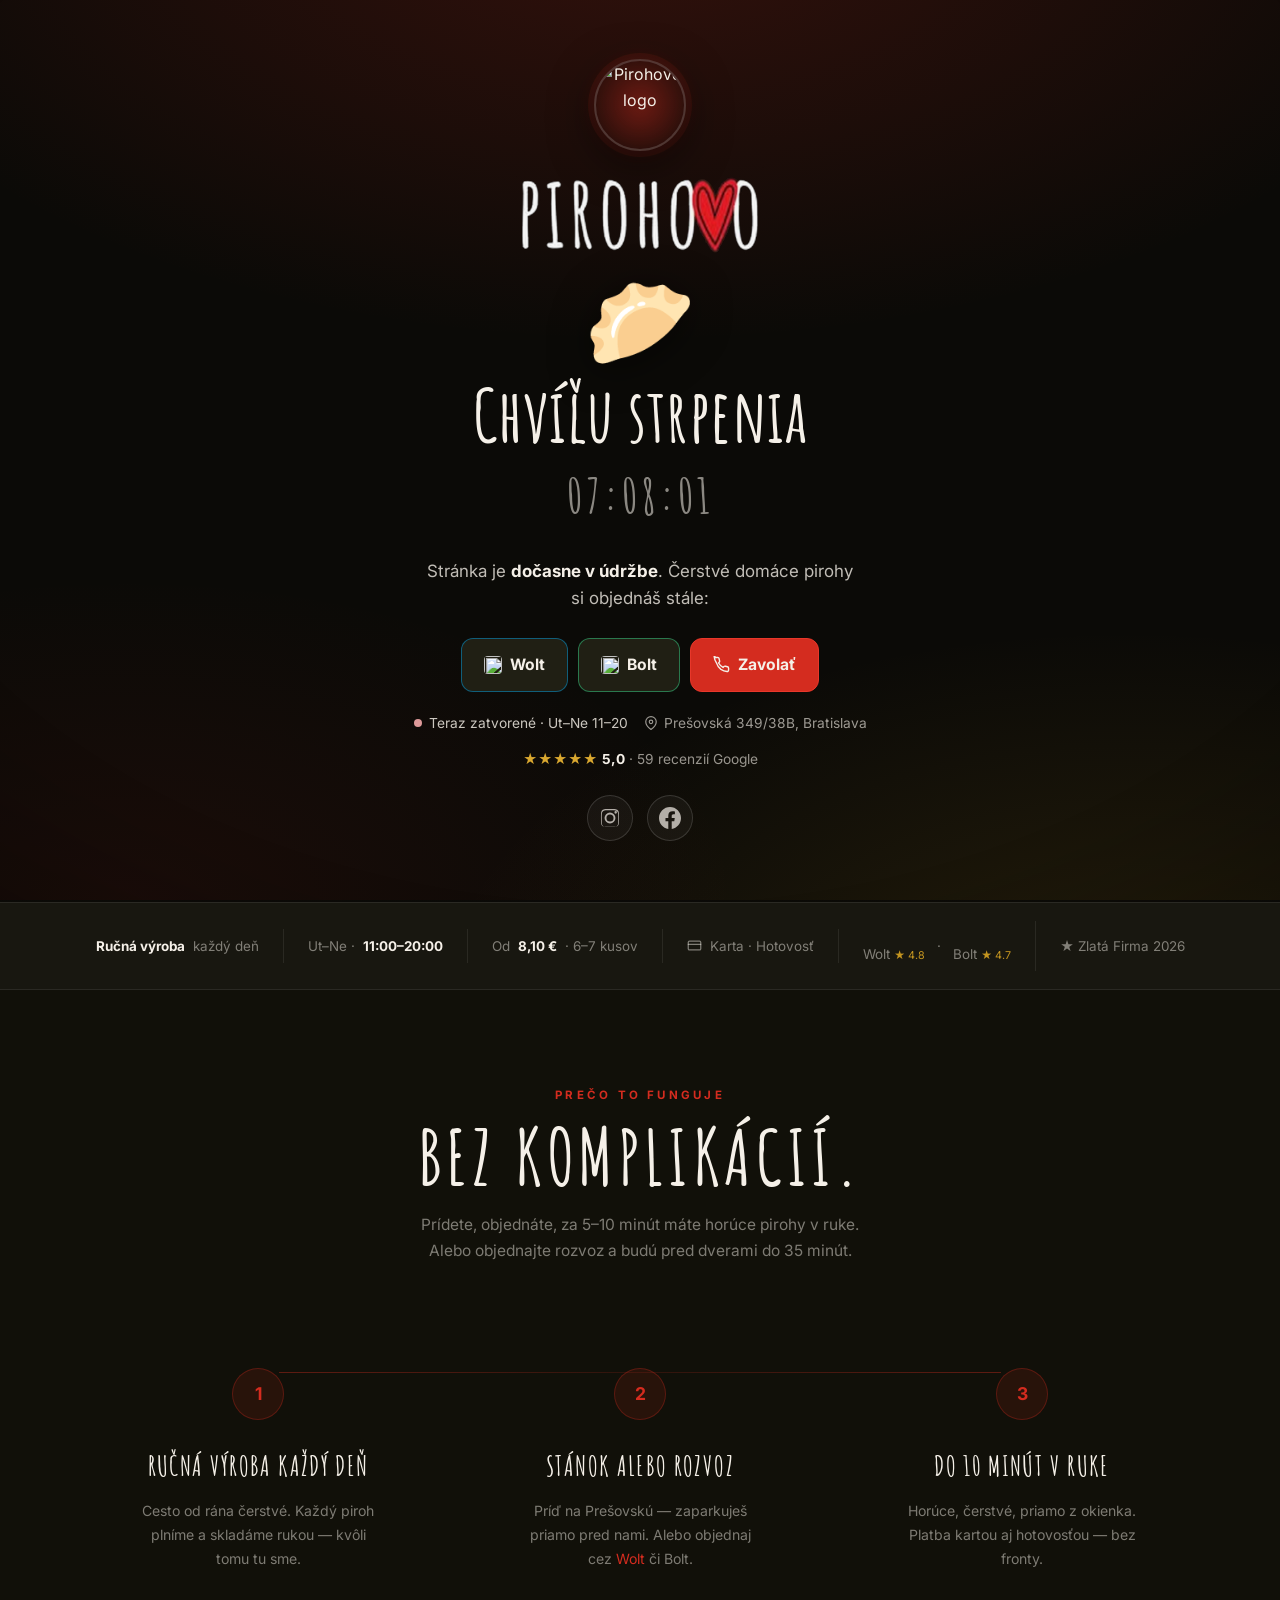
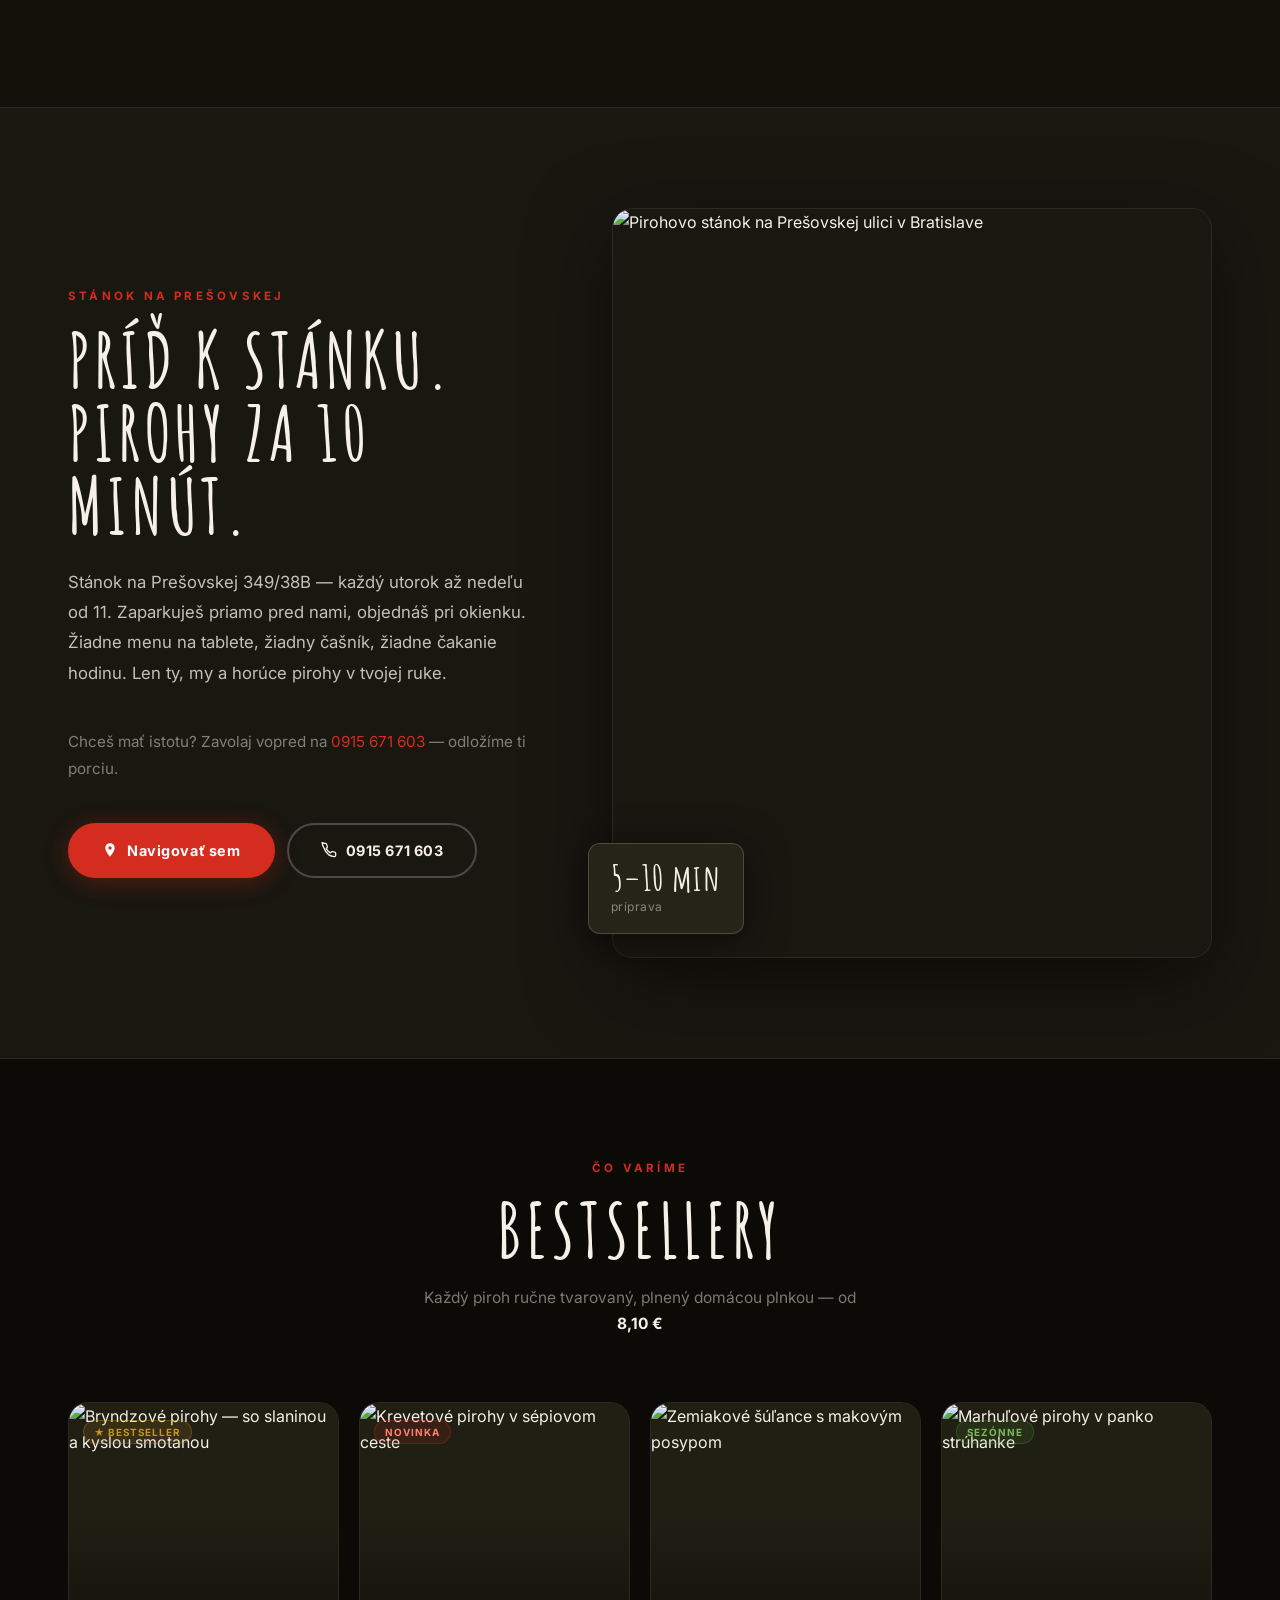
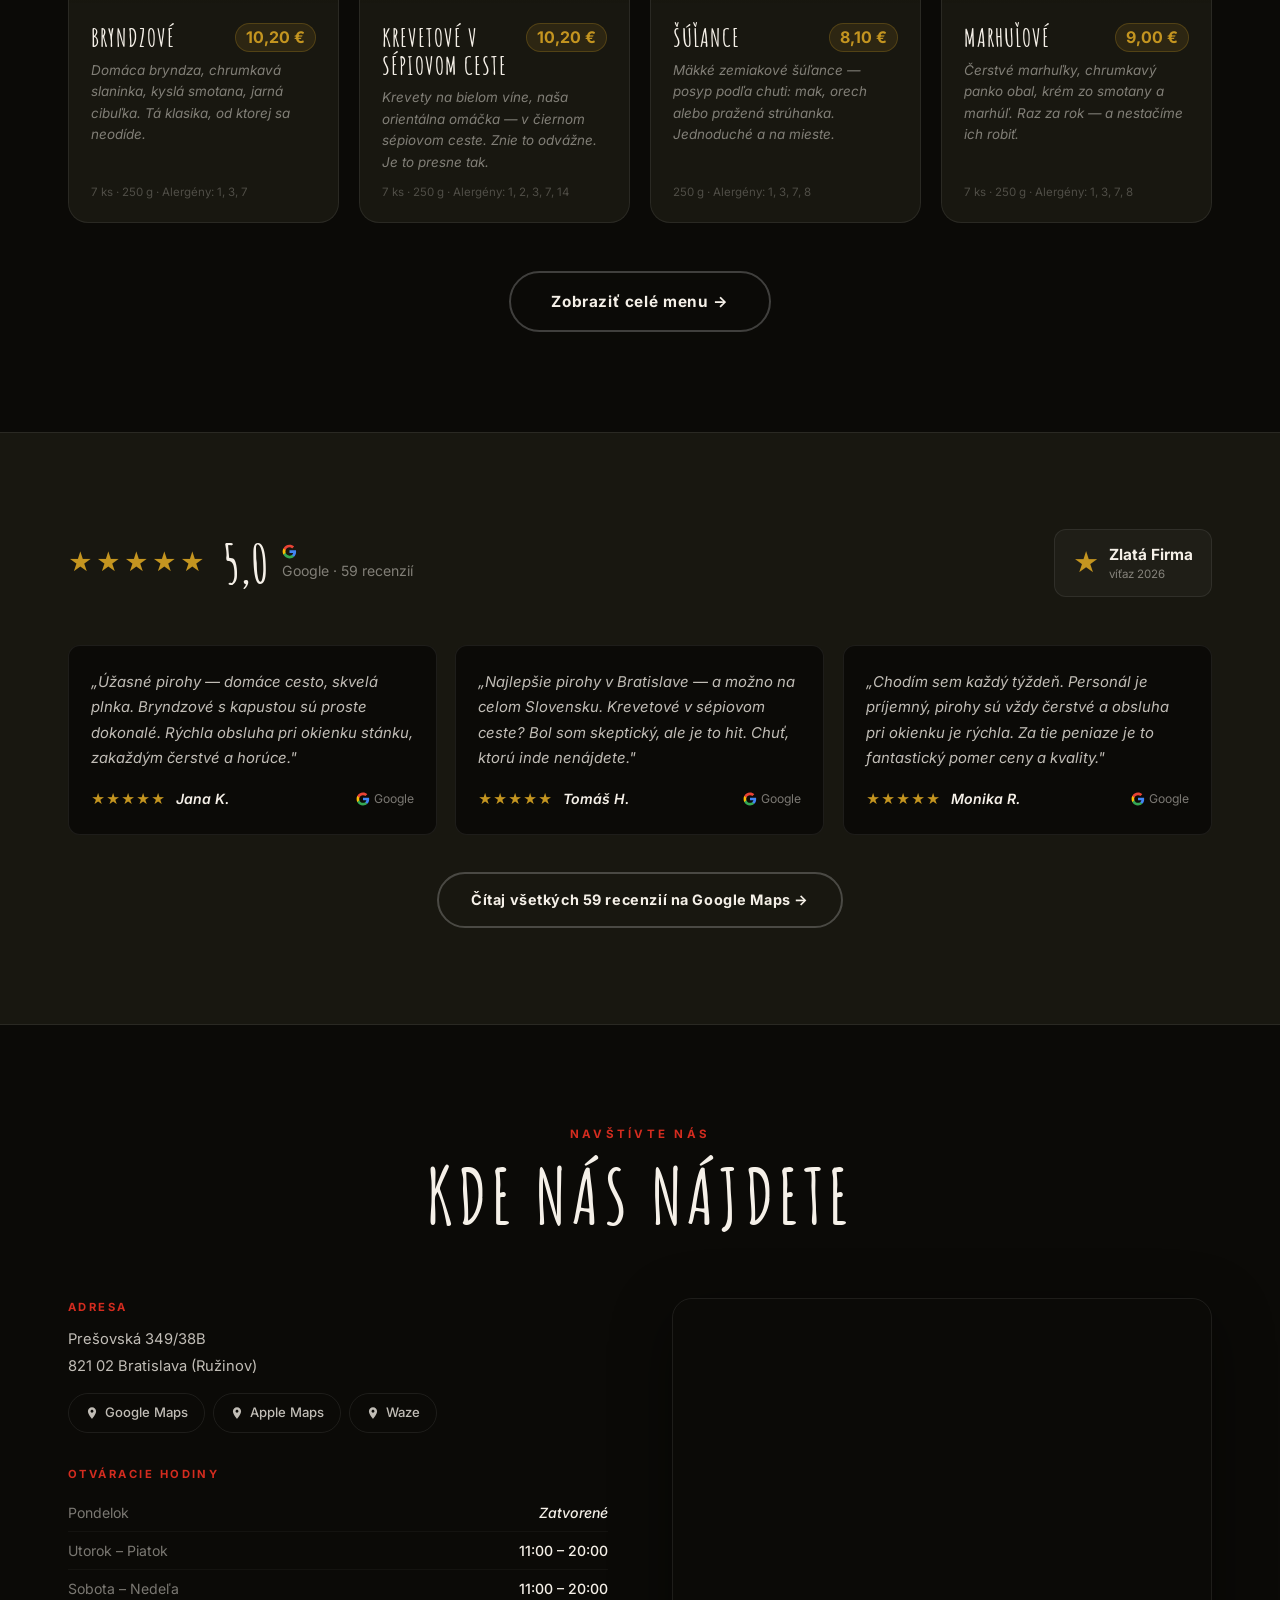
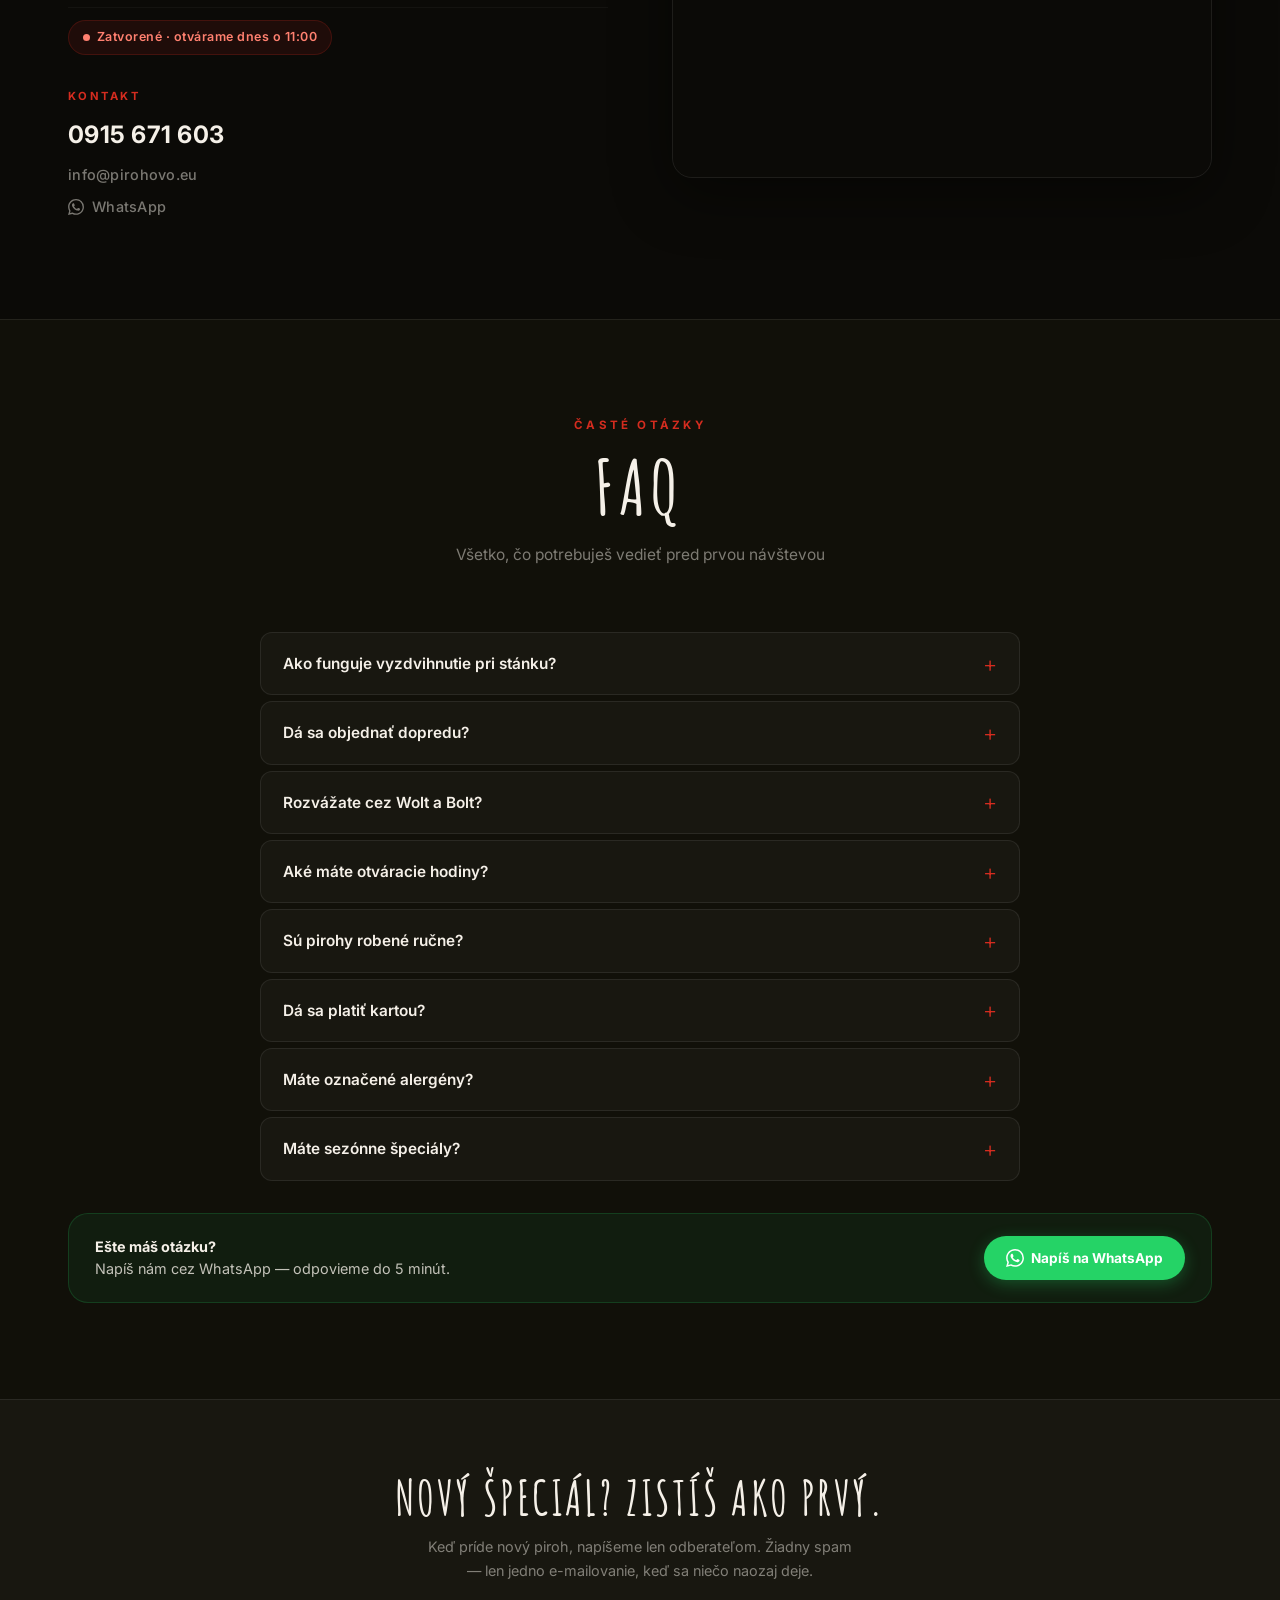
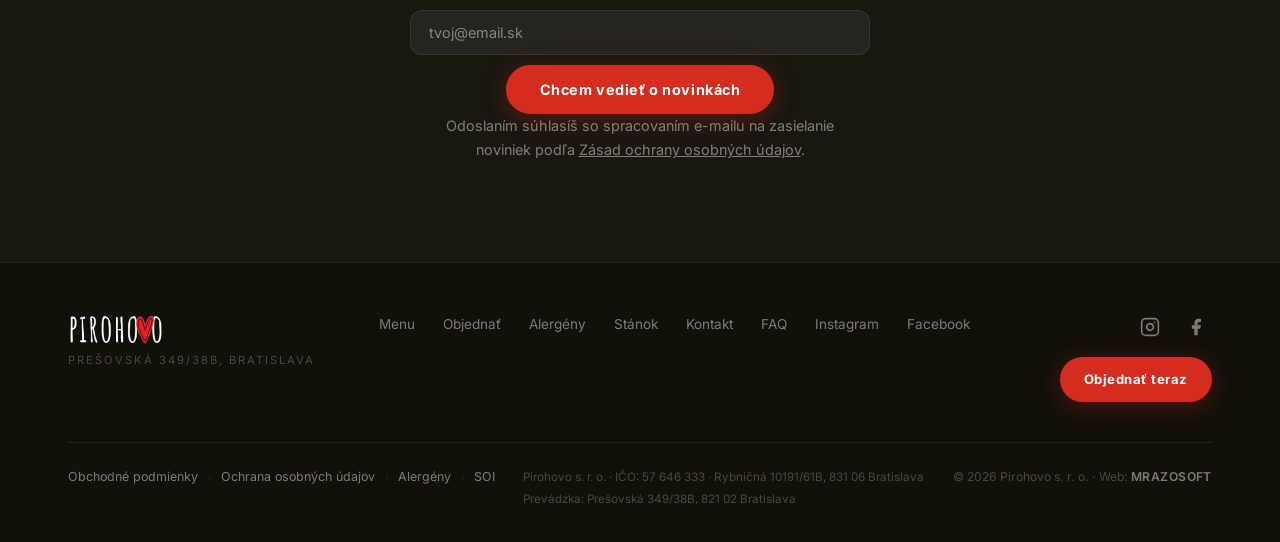
==== commit 4fab8f59: "v51 produkčný polish + DE/EN jazykové verzie: odstrán. visual noise, emoji→Lucide SVG, rozvoz badge " ====
--- a/index.html
+++ b/index.html
@@ -7,6 +7,10 @@
   <meta name="description" content="Ručne robené pirohy v Bratislave. Vyzdvihni pri stánku na Prešovskej alebo objednaj rozvoz cez Wolt a Bolt. Prešovská 349/38B, Ut–Ne 11–20:00. ★★★★★ 59 recenzií Google.">
   <meta name="keywords" content="pirohy Bratislava, domáce pirohy Bratislava, bryndzové pirohy Bratislava, pirohy Ružinov, pirohy stánok Bratislava, obed Bratislava, rozvoz pirohov Bratislava">
   <link rel="canonical" href="https://pirohovo.eu/">
+  <link rel="alternate" hreflang="sk" href="https://pirohovo.eu/">
+  <link rel="alternate" hreflang="en" href="https://pirohovo.eu/en/">
+  <link rel="alternate" hreflang="de" href="https://pirohovo.eu/de/">
+  <link rel="alternate" hreflang="x-default" href="https://pirohovo.eu/">
   <meta name="theme-color" content="#0b0a07">
   <meta http-equiv="X-UA-Compatible" content="IE=edge">
 
@@ -39,7 +43,7 @@
 
   <meta http-equiv="Cache-Control" content="no-cache, no-store, must-revalidate">
   <meta http-equiv="Pragma" content="no-cache">
-  <link rel="stylesheet" href="style.css?v=55">
+  <link rel="stylesheet" href="style.css?v=56">
   <link rel="stylesheet" href="construction.css?v=6">
   <script src="construction.js?v=5"></script>
   <script src="cookies.js?v=1"></script>
@@ -174,7 +178,7 @@
         "name": "Máte označené alergény?",
         "acceptedAnswer": {
           "@type": "Answer",
-          "text": "Áno. Alergény sú uvedené pri každom položke v menu podľa Nariadenia EÚ č. 1169/2011. Úplný prehľad nájdeš na stránke pirohovo.eu/alergeny.html. Pri vážnej alergii nás pred objednávkou kontaktuj priamo — krížová kontaminácia nie je v kuchyni vylúčená."
+          "text": "Áno. Alergény sú uvedené pri každej položke v menu podľa Nariadenia EÚ č. 1169/2011. Úplný prehľad nájdeš na stránke pirohovo.eu/alergeny.html. Pri vážnej alergii nás pred objednávkou kontaktuj priamo — krížová kontaminácia nie je v kuchyni vylúčená."
         }
       }
     ]
@@ -222,6 +226,11 @@
     </ul>
 
     <div class="nav__actions">
+      <div class="nav__lang" aria-label="Jazyk / Language">
+        <a href="/" class="lang-btn is-active" lang="sk" hreflang="sk">SK</a>
+        <a href="/en/" class="lang-btn" lang="en" hreflang="en">EN</a>
+        <a href="/de/" class="lang-btn" lang="de" hreflang="de">DE</a>
+      </div>
       <a href="tel:+421915671603" class="nav__phone" aria-label="Zavolať: 0915 671 603">
         <svg width="16" height="16" viewBox="0 0 24 24" fill="none" stroke="currentColor" stroke-width="2" stroke-linecap="round" stroke-linejoin="round" aria-hidden="true"><path d="M22 16.92v3a2 2 0 0 1-2.18 2 19.79 19.79 0 0 1-8.63-3.07A19.5 19.5 0 0 1 4.69 9.37 19.79 19.79 0 0 1 1.61.73 2 2 0 0 1 3.59 2h3a2 2 0 0 1 2 1.72c.127.96.361 1.903.7 2.81a2 2 0 0 1-.45 2.11L7.91 9.91a16 16 0 0 0 6.29 6.29l1.27-1.27a2 2 0 0 1 2.11-.45c.907.339 1.85.573 2.81.7A2 2 0 0 1 22 16.92z"/></svg>
         <span>0915 671 603</span>
@@ -260,7 +269,7 @@
     </h1>
 
     <p class="hero__sub">
-      Ručne robené každý deň. Príď k stánku na Prešovskej alebo objednaj rozvoz cez Wolt a Bolt — po celej Bratislave.
+      Cesto miešame každé ráno. Každý piroh tvarujeme ručne — žiadne formy, žiadne stroje. Príď k stánku na Prešovskej alebo objednaj rozvoz.
     </p>
 
     <div class="hero__delivery-row">
@@ -325,30 +334,30 @@
 <section class="how-section" id="ako-objednat" aria-labelledby="how-title">
   <div class="container">
     <div class="sec-head reveal">
-      <span class="label">Tri kroky</span>
-      <h2 id="how-title">Ako to funguje</h2>
-      <p>Stánok, rozvoz, alebo si príď osobne — každá cesta vedie k horúcim pirohom</p>
+      <span class="label">Prečo to funguje</span>
+      <h2 id="how-title">Bez komplikácií.</h2>
+      <p>Prídete, objednáte, za 5–10 minút máte horúce pirohy v ruke. Alebo objednajte rozvoz a budú pred dverami do 35 minút.</p>
     </div>
     <div class="steps">
       <div class="step reveal">
         <div class="step__num" aria-hidden="true">1</div>
         <div>
-          <h3>Vyber z menu</h3>
-          <p>Pozri si <a href="menu.html" style="color:var(--red);text-decoration:none">celé menu</a> online alebo zavolaj — a vyber, čo ti dnes padne do oka.</p>
+          <h3>Ručná výroba každý deň</h3>
+          <p>Cesto od rána čerstvé. Každý piroh plníme a skladáme rukou — kvôli tomu tu sme.</p>
         </div>
       </div>
       <div class="step reveal">
         <div class="step__num" aria-hidden="true">2</div>
         <div>
-          <h3>Objednaj</h3>
-          <p>Cez Wolt, Bolt, telefón alebo WhatsApp. Pri stánku stačí prísť priamo.</p>
+          <h3>Stánok alebo rozvoz</h3>
+          <p>Príď na Prešovskú — zaparkuješ priamo pred nami. Alebo objednaj cez <a href="https://wolt.com/sk/svk/bratislava/restaurant/pirohovo" target="_blank" rel="noopener noreferrer" style="color:var(--red);text-decoration:none">Wolt</a> či Bolt.</p>
         </div>
       </div>
       <div class="step reveal">
         <div class="step__num" aria-hidden="true">3</div>
         <div>
-          <h3>Prevezmi horúce</h3>
-          <p>Za 5–10 minút máš pirohy v ruke — pri okienku alebo rovno pred dverami.</p>
+          <h3>Do 10 minút v ruke</h3>
+          <p>Horúce, čerstvé, priamo z okienka. Platba kartou aj hotovosťou — bez fronty.</p>
         </div>
       </div>
     </div>
@@ -362,41 +371,14 @@
     <div class="dt-inner">
       <div class="dt-content reveal">
         <span class="label dt-label">Stánok na Prešovskej</span>
-        <h2 class="dt-title" id="dt-title">Príď k stánku.<br>Pirohy hneď.</h2>
+        <h2 class="dt-title" id="dt-title">Príď k stánku.<br>Pirohy za 10 minút.</h2>
         <p class="dt-lead">
-          Náš stánok stojí na Prešovskej 349/38B. Zaparkuješ priamo pred nami, objednáš pri okienku — a za chvíľu ideš ďalej s horúcimi pirohmi v ruke.
+          Stánok na Prešovskej 349/38B — každý utorok až nedeľu od 11. Zaparkuješ priamo pred nami, objednáš pri okienku. Žiadne menu na tablete, žiadny čašník, žiadne čakanie hodinu. Len ty, my a horúce pirohy v tvojej ruke.
         </p>
 
-        <div class="dt-steps" role="list">
-          <div class="dt-step" role="listitem">
-            <div class="dt-step__n" aria-hidden="true">1</div>
-            <div class="dt-step__text">
-              <strong>Vyber online alebo zavolaj</strong>
-              Pozri menu na pirohovo.eu alebo zavolaj na <a href="tel:+421915671603" style="color:var(--red);text-decoration:none">0915 671 603</a> — radi ti odložíme porciu.
-            </div>
-          </div>
-          <div class="dt-step" role="listitem">
-            <div class="dt-step__n" aria-hidden="true">2</div>
-            <div class="dt-step__text">
-              <strong>Príď na Prešovskú</strong>
-              Adresa: Prešovská 349/38B, Bratislava. Zaparkuješ priamo pri stánku — okienko máš hneď pred sebou.
-            </div>
-          </div>
-          <div class="dt-step" role="listitem">
-            <div class="dt-step__n" aria-hidden="true">3</div>
-            <div class="dt-step__text">
-              <strong>Pirohy za 5–10 minút</strong>
-              Čerstvé, horúce, priamo do tvojej ruky. Platba kartou alebo hotovosťou.
-            </div>
-          </div>
-          <div class="dt-step" role="listitem">
-            <div class="dt-step__n" aria-hidden="true">4</div>
-            <div class="dt-step__text">
-              <strong>Spokojný ideš ďalej</strong>
-              Žiadne čakanie v reštaurácii. Pirohy v ruke — ideš.
-            </div>
-          </div>
-        </div>
+        <p class="dt-lead" style="margin-top:0;font-size:.95rem;color:var(--muted)">
+          Chceš mať istotu? Zavolaj vopred na <a href="tel:+421915671603" style="color:var(--red);text-decoration:none">0915 671 603</a> — odložíme ti porciu.
+        </p>
 
         <div class="dt-actions">
           <a href="https://maps.app.goo.gl/NEu2ToTrzShk7BaFA" target="_blank" rel="noopener noreferrer" class="btn btn--primary">
@@ -443,7 +425,7 @@
             <h3 class="mcard__name">Bryndzové</h3>
             <span class="mcard__price">10,20 €</span>
           </div>
-          <p class="mcard__desc">So slaninou, kyslou smotanou a jarnou cibuľkou. Slovenský klasik.</p>
+          <p class="mcard__desc">Domáca bryndza, chrumkavá slaninka, kyslá smotana, jarná cibuľka. Tá klasika, od ktorej sa neodíde.</p>
           <div class="mcard__meta">7 ks · 250 g · Alergény: 1, 3, 7</div>
         </div>
       </article>
@@ -459,7 +441,7 @@
             <h3 class="mcard__name">Krevetové v sépiovom ceste</h3>
             <span class="mcard__price">10,20 €</span>
           </div>
-          <p class="mcard__desc">Krevety na bielom víne, orientálna omáčka domácej výroby — v čiernom sépiovom ceste.</p>
+          <p class="mcard__desc">Krevety na bielom víne, naša orientálna omáčka — v čiernom sépiovom ceste. Znie to odvážne. Je to presne tak.</p>
           <div class="mcard__meta">7 ks · 250 g · Alergény: 1, 2, 3, 7, 14</div>
         </div>
       </article>
@@ -474,7 +456,7 @@
             <h3 class="mcard__name">Šúľance</h3>
             <span class="mcard__price">8,10 €</span>
           </div>
-          <p class="mcard__desc">Zemiakové šúľance s posypkou podľa výberu — mak, orech alebo pražená strúhanka.</p>
+          <p class="mcard__desc">Mäkké zemiakové šúľance — posyp podľa chuti: mak, orech alebo pražená strúhanka. Jednoduché a na mieste.</p>
           <div class="mcard__meta">250 g · Alergény: 1, 3, 7, 8</div>
         </div>
       </article>
@@ -490,7 +472,7 @@
             <h3 class="mcard__name">Marhuľové</h3>
             <span class="mcard__price">9,00 €</span>
           </div>
-          <p class="mcard__desc">Čerstvé marhuľky, panko kôra, smotanovo-marhuľový krém. Len počas sezóny.</p>
+          <p class="mcard__desc">Čerstvé marhuľky, chrumkavý panko obal, krém zo smotany a marhúľ. Raz za rok — a nestačíme ich robiť.</p>
           <div class="mcard__meta">7 ks · 250 g · Alergény: 1, 3, 7, 8</div>
         </div>
       </article>
@@ -707,8 +689,8 @@
 <!-- ═══════════════ EMAIL ═══════════════ -->
 <section class="email-section" aria-labelledby="email-title">
   <div class="container">
-    <h2 id="email-title">Sezónne špeciály — ako prvý.</h2>
-    <p>Nový piroh oznámime len odberateľom. Žiadny spam, odhlásenie jedným klikom.</p>
+    <h2 id="email-title">Nový špeciál? Zistíš ako prvý.</h2>
+    <p>Keď príde nový piroh, napíšeme len odberateľom. Žiadny spam — len jedno e-mailovanie, keď sa niečo naozaj deje.</p>
     <form class="email-form" action="https://formsubmit.co/info@pirohovo.eu" method="POST" novalidate>
       <input type="email" name="email" placeholder="tvoj@email.sk" required
              aria-label="Zadaj e-mailovú adresu" autocomplete="email">
@@ -826,6 +808,6 @@
   </a>
 </div>
 
-<script src="app.js?v=54"></script>
+<script src="app.js?v=55"></script>
 </body>
 </html>
--- a/style.css
+++ b/style.css
@@ -301,6 +301,16 @@
 }
 .nav__order:focus-visible { outline: 2px solid var(--red); outline-offset: 3px; }
 
+/* Language switcher */
+.nav__lang { display: flex; gap: 2px; align-items: center; }
+.lang-btn {
+  font-size: .72rem; font-weight: 700; letter-spacing: .06em;
+  color: var(--muted); text-decoration: none;
+  padding: 5px 7px; border-radius: 5px;
+  transition: color .2s, background .2s;
+}
+.lang-btn:hover, .lang-btn.is-active { color: var(--text); background: rgba(255,255,255,.08); }
+
 /* Burger */
 .nav__burger {
   display: none; flex-direction: column; gap: 5px;
@@ -380,7 +390,7 @@
 }
 .nav__inner { position: relative; z-index: 1; }
 .nav__piroh {
-  position: absolute; left: 0; line-height: 1; user-select: none;
+  position: absolute; left: 0; line-height: 1; -webkit-user-select: none; user-select: none;
   filter: drop-shadow(0 2px 4px rgba(0,0,0,.5));
   animation: navPirohDrift var(--dur, 16s) linear var(--delay, 0s) infinite;
   will-change: transform, opacity;
@@ -817,7 +827,7 @@
 }
 .alg-legend summary {
   cursor: pointer; font-weight: 700; color: var(--dim); font-size: .88rem;
-  list-style: none; user-select: none; padding: 2px 0;
+  list-style: none; -webkit-user-select: none; user-select: none; padding: 2px 0;
 }
 .alg-legend summary::-webkit-details-marker { display: none; }
 .alg-legend ul {
@@ -955,17 +965,19 @@
 .faq-item:hover { border-color: var(--border-h); }
 .faq-item[open] { border-color: rgba(212,44,31,.25); }
 .faq-q {
-  padding: 18px 22px; cursor: pointer;
+  padding: 18px 52px 18px 22px; cursor: pointer;
   font-size: .96rem; font-weight: 600; color: var(--text);
-  list-style: none; display: flex; align-items: center; justify-content: space-between; gap: 16px;
+  list-style: none; display: block; position: relative;
+  -webkit-user-select: none;
   user-select: none;
 }
 .faq-q::-webkit-details-marker { display: none; }
 .faq-q::after {
   content: '+'; color: var(--red); font-size: 1.4rem; font-weight: 300;
-  flex-shrink: 0; transition: transform .25s;
-}
-.faq-item[open] .faq-q::after { transform: rotate(45deg); }
+  position: absolute; right: 22px; top: 50%;
+  transform: translateY(-50%); transition: transform .25s;
+}
+.faq-item[open] .faq-q::after { transform: translateY(-50%) rotate(45deg); }
 .faq-a {
   padding: 0 22px 18px;
   font-size: .9rem; color: var(--muted); line-height: 1.75;
@@ -1108,7 +1120,7 @@
 
 /* ── 24. FLOATING ELEMENTS ──────────────────── */
 .float-wa {
-  position: fixed; bottom: 88px; right: 20px; z-index: 9991;
+  position: fixed; bottom: calc(88px + env(safe-area-inset-bottom, 0px)); right: 20px; z-index: 9991;
   width: 52px; height: 52px; border-radius: 50%;
   background: #25d366; color: #fff;
   display: flex; align-items: center; justify-content: center;
@@ -1138,12 +1150,12 @@
 .float-wa:focus .float-wa__tooltip { opacity: 1; transform: translateX(0); }
 
 .float-top {
-  position: fixed; bottom: 88px; right: 82px; z-index: 9990;
+  position: fixed; bottom: calc(88px + env(safe-area-inset-bottom, 0px)); right: 82px; z-index: 9990;
   width: 44px; height: 44px; border-radius: 50%;
   background: rgba(24,23,16,.95); color: var(--text);
   border: 1px solid var(--border);
   display: flex; align-items: center; justify-content: center;
-  cursor: pointer; backdrop-filter: blur(12px);
+  cursor: pointer; -webkit-backdrop-filter: blur(12px); backdrop-filter: blur(12px);
   box-shadow: 0 4px 20px rgba(0,0,0,.5);
   transition: transform .2s, opacity .3s, box-shadow .2s;
   opacity: 0; pointer-events: none;
@@ -1244,7 +1256,7 @@
 
 .mzc-box {
   width: 100%; max-width: 520px;
-  max-height: calc(100vh - 44px);
+  max-height: calc(100svh - 44px);
   overflow-y: auto;
   background: var(--mzc-bg); color: var(--mzc-text);
   border: 1px solid var(--mzc-border);
@@ -1358,7 +1370,7 @@
 /* ── Easter egg: header plný pirohov (klik na logo) ── */
 .egg-pirog {
   position: fixed; top: -8vh; z-index: 99998;
-  pointer-events: none; user-select: none; line-height: 1;
+  pointer-events: none; -webkit-user-select: none; user-select: none; line-height: 1;
   filter: drop-shadow(0 6px 10px rgba(0,0,0,.5));
   animation-name: eggPirogRain;
   animation-timing-function: cubic-bezier(.45,.05,.55,.95);
@@ -1382,7 +1394,7 @@
 /* ── 27. CURSOR EFFECT ──────────────────────── */
 .cursor-pirog {
   position: fixed; pointer-events: none; z-index: 99999;
-  width: 32px; height: 22px; display: block; user-select: none;
+  width: 32px; height: 22px; display: block; -webkit-user-select: none; user-select: none;
   animation: pirogFloat 1s ease-out forwards;
   will-change: transform, opacity;
 }
@@ -1632,8 +1644,8 @@
   .location-section{ padding: 72px 0; }
   .faq-section  { padding: 72px 0; }
   .about-section{ padding: 72px 0; }
-  .float-wa     { bottom: 80px; right: 16px; }
-  .float-top    { bottom: 80px; right: 76px; }
+  .float-wa     { bottom: calc(80px + env(safe-area-inset-bottom, 0px)); right: 16px; }
+  .float-top    { bottom: calc(80px + env(safe-area-inset-bottom, 0px)); right: 76px; }
   .mob-bar .mob-btn--order { grid-column: span 1; }
 }
 
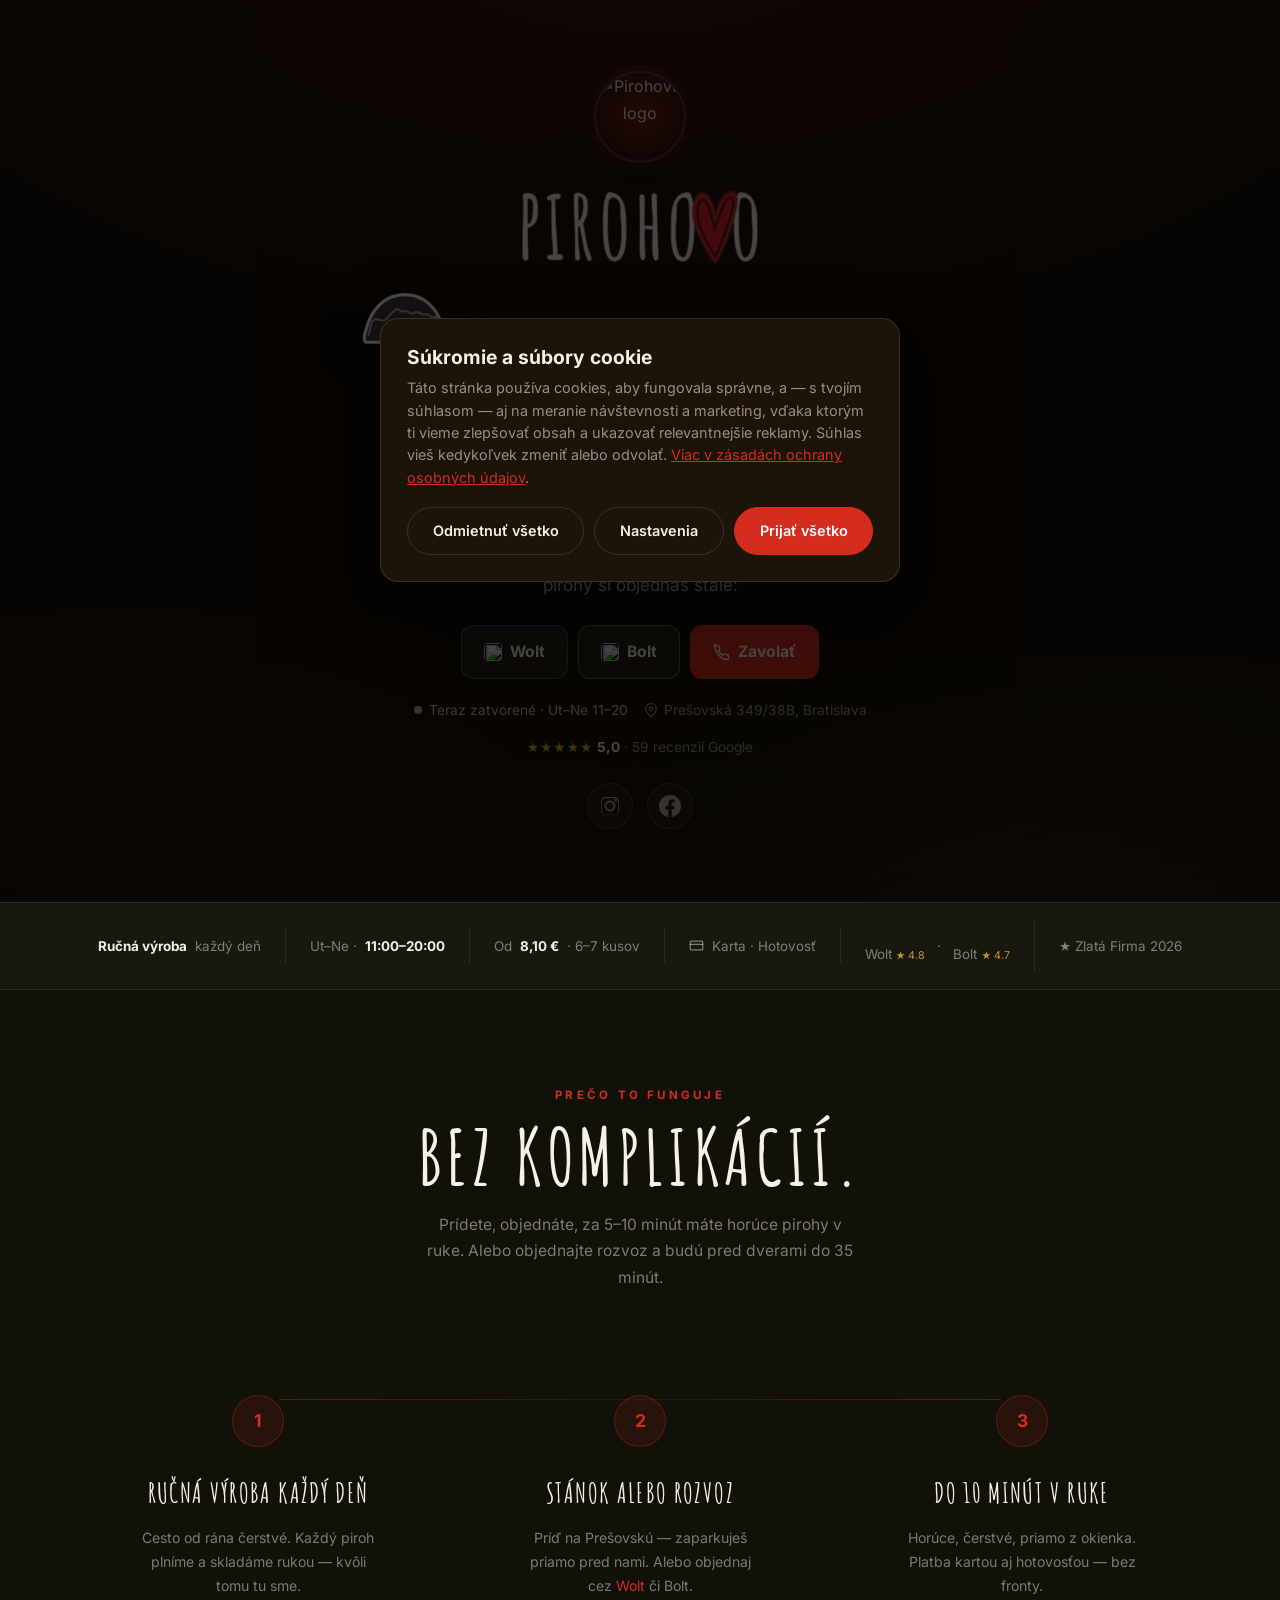
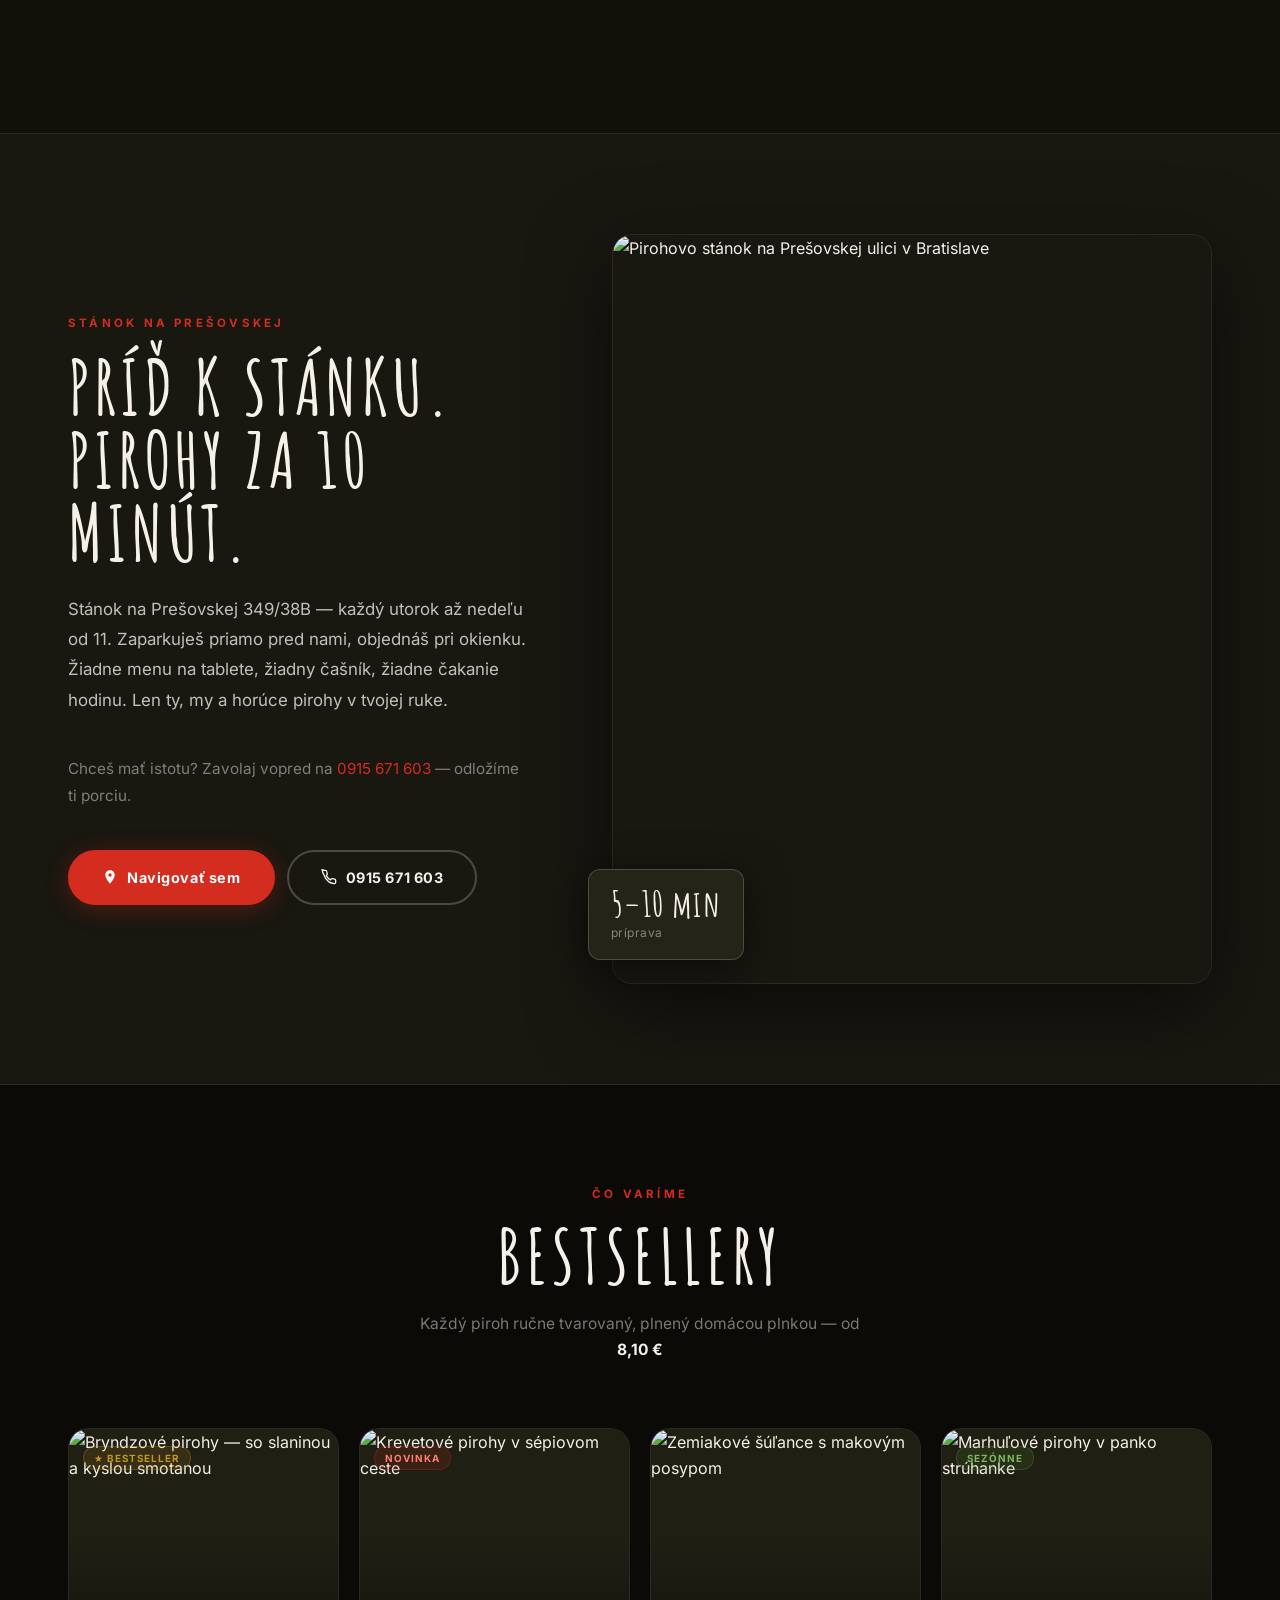
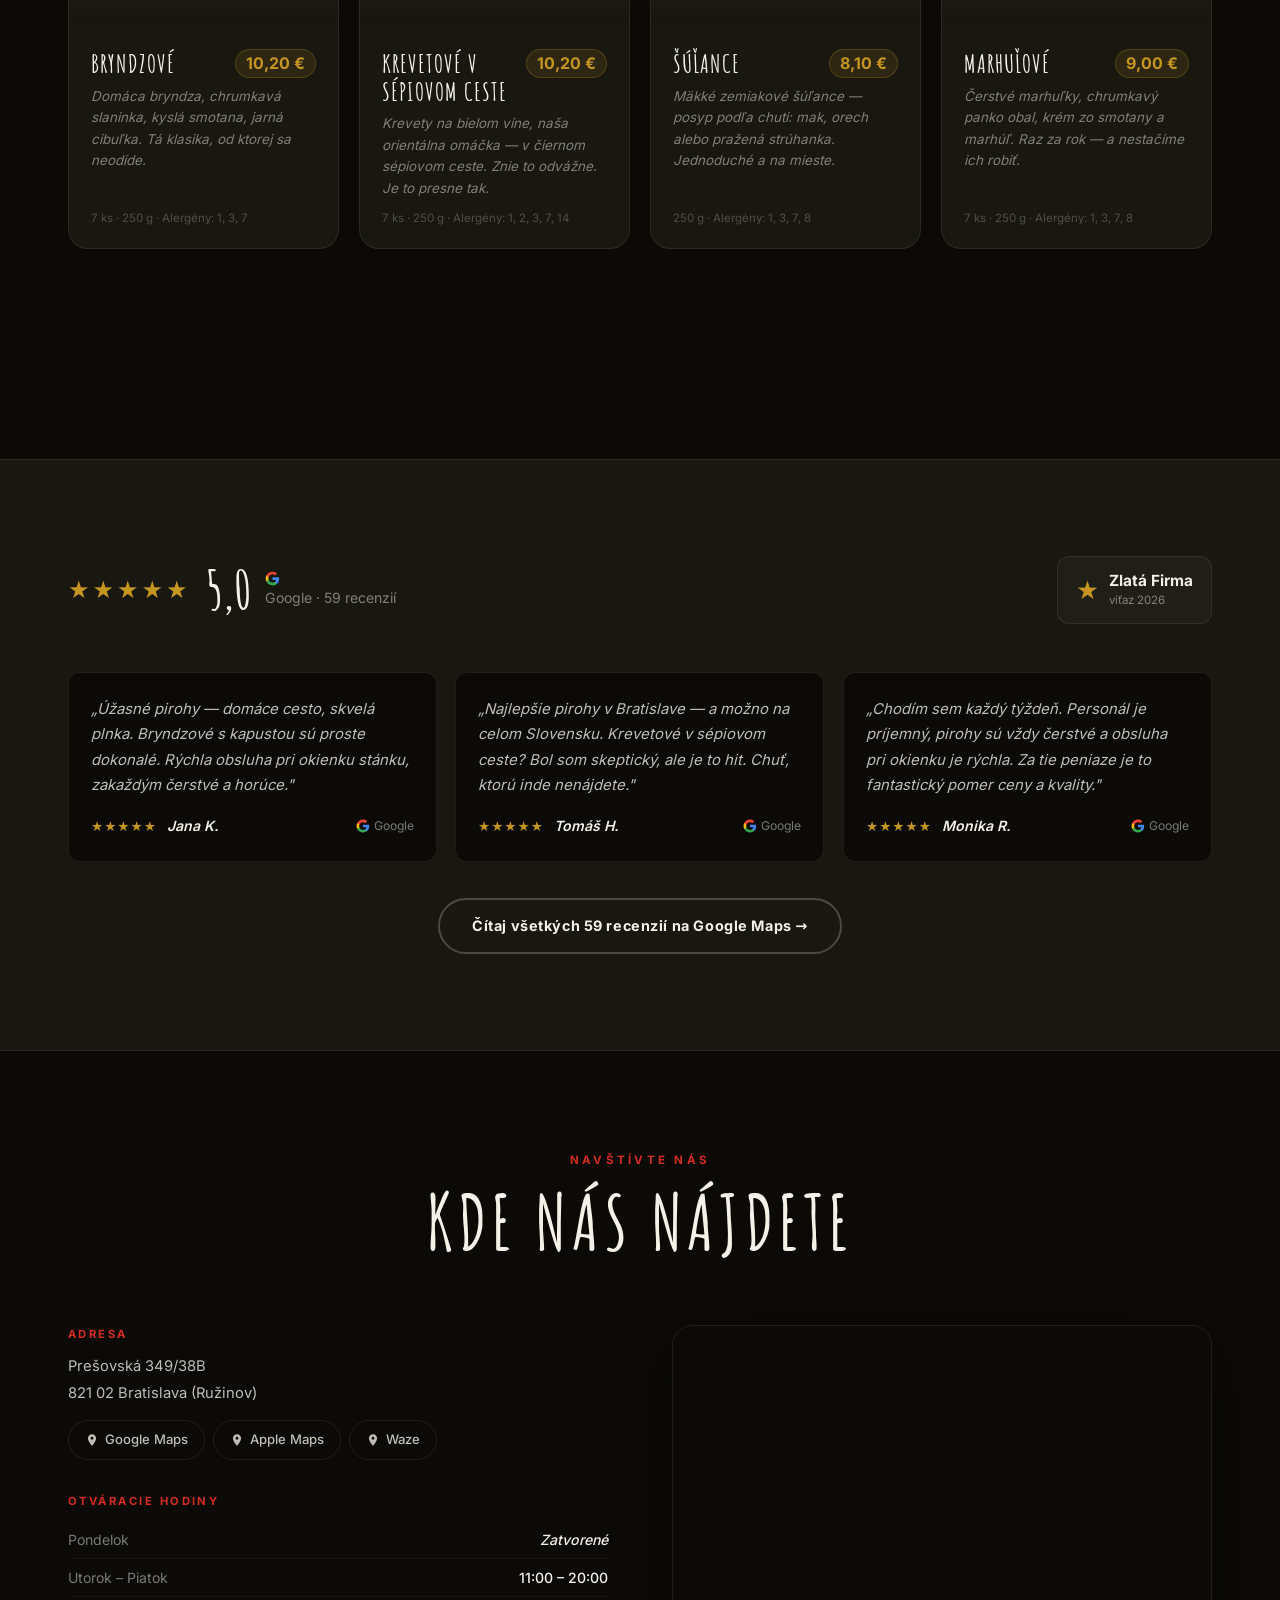
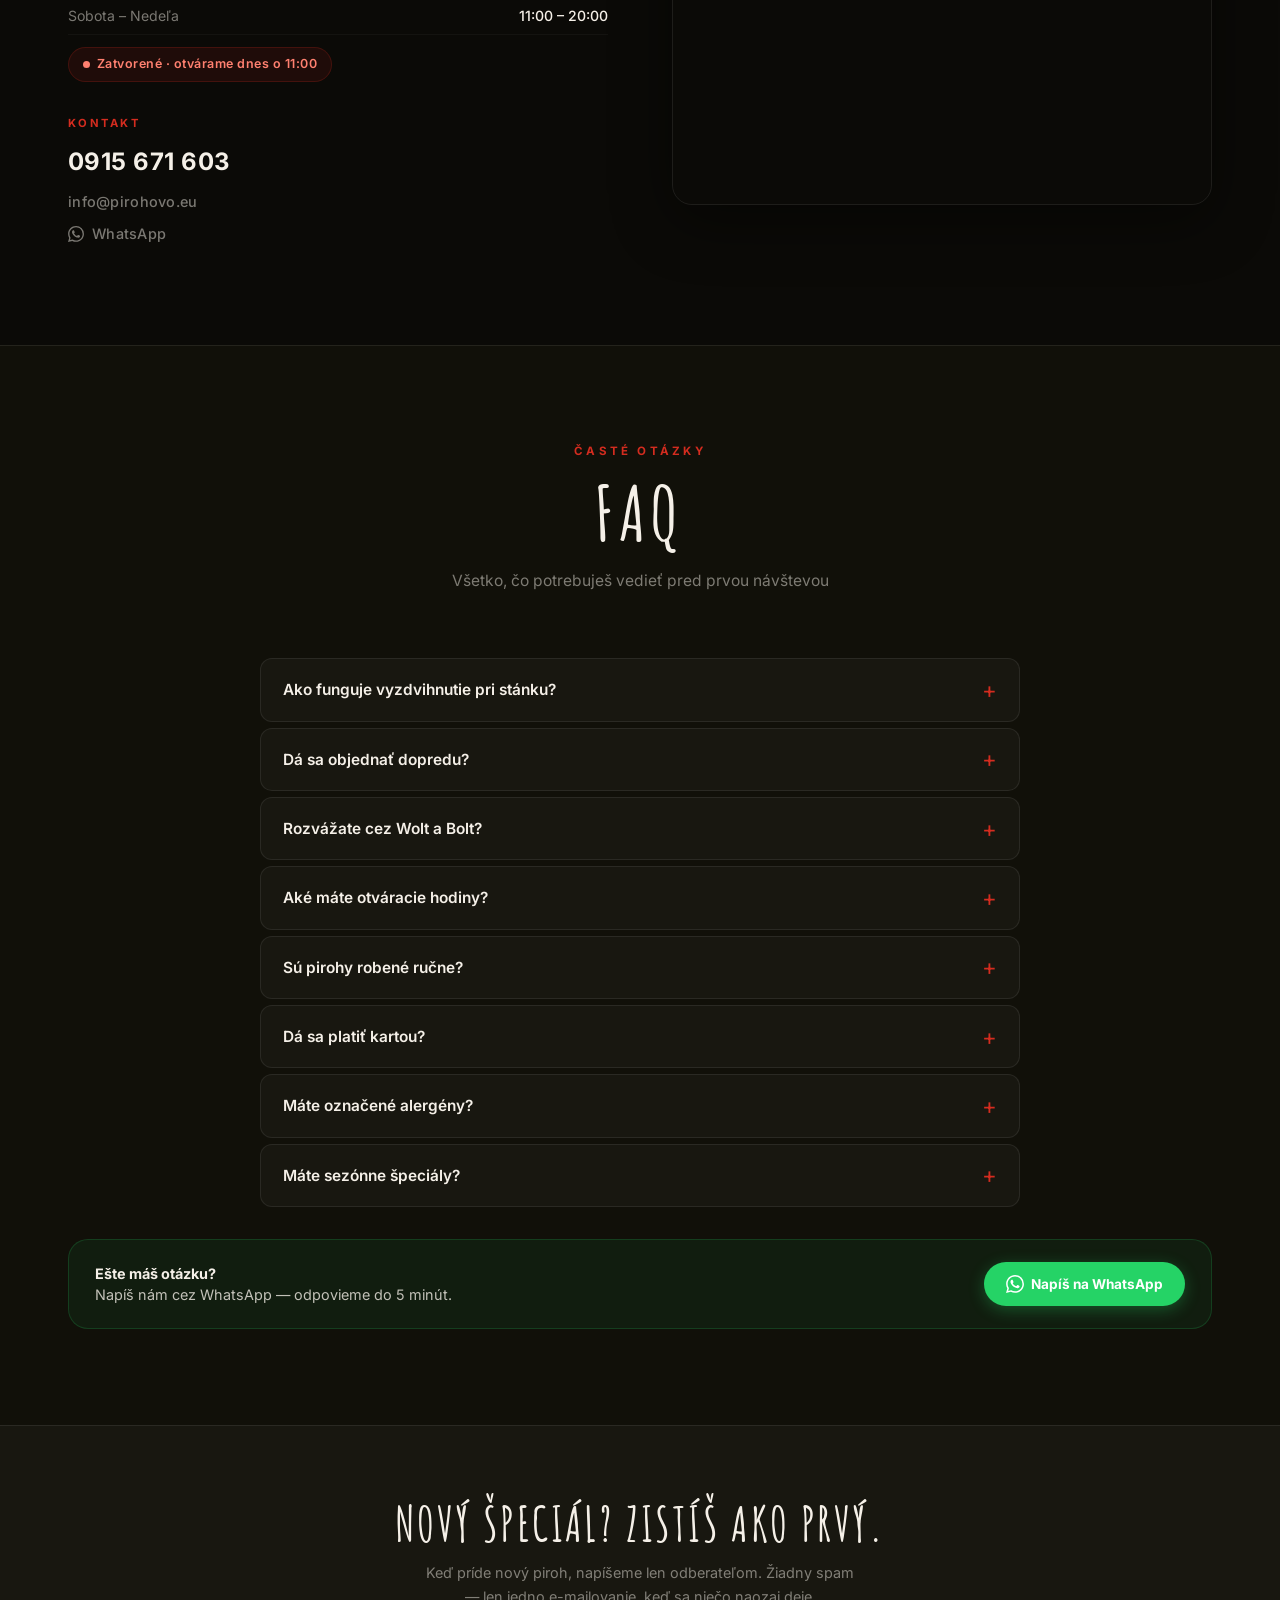
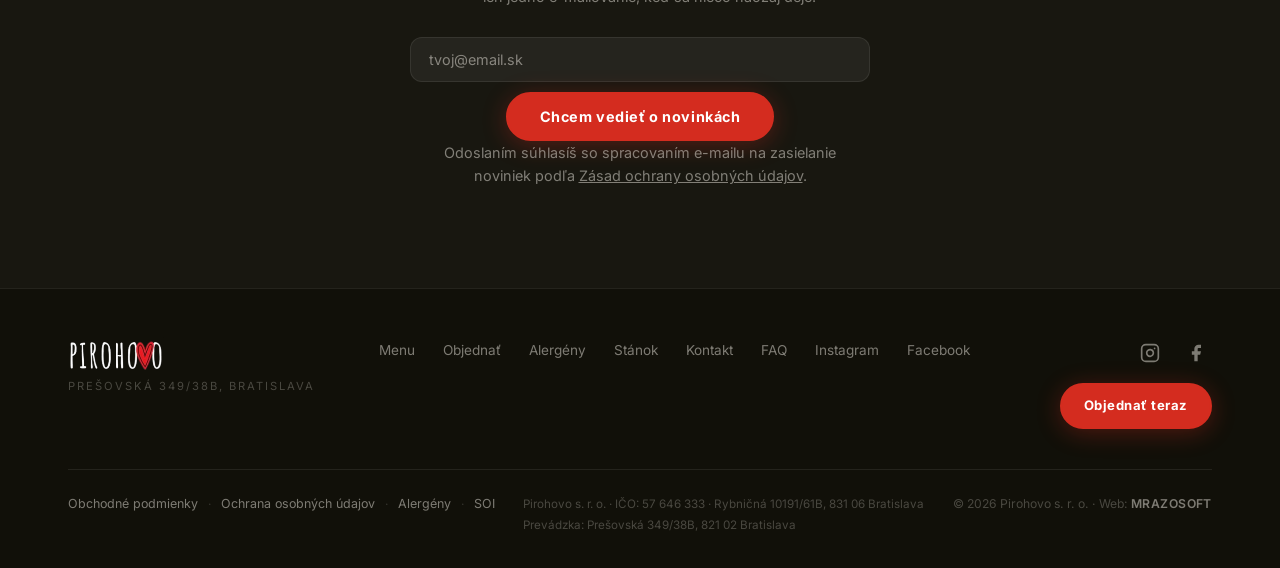
==== commit b9d8e759: "audit oprava: GDPR self-host fontov, iOS scroll-lock, badge interval, IntersectionObserver, consent " ====
--- a/index.html
+++ b/index.html
@@ -35,18 +35,14 @@
   <meta name="twitter:image" content="https://pirohovo.eu/images/og-image.jpg">
 
   <!-- Fonts -->
-  <link rel="preconnect" href="https://fonts.googleapis.com">
-  <link rel="preconnect" href="https://fonts.gstatic.com" crossorigin>
-  <link rel="preload" as="style" href="https://fonts.googleapis.com/css2?family=Amatic+SC:wght@400;700&family=Inter:wght@400;500;600;700&display=swap">
-  <link href="https://fonts.googleapis.com/css2?family=Amatic+SC:wght@400;700&family=Inter:wght@400;500;600;700&display=swap" rel="stylesheet">
   <link rel="preload" as="image" href="images/ig-stanek.png">
 
   <meta http-equiv="Cache-Control" content="no-cache, no-store, must-revalidate">
   <meta http-equiv="Pragma" content="no-cache">
-  <link rel="stylesheet" href="style.css?v=56">
-  <link rel="stylesheet" href="construction.css?v=6">
-  <script src="construction.js?v=5"></script>
-  <script src="cookies.js?v=1"></script>
+  <link rel="stylesheet" href="style.css?v=57">
+  <link rel="stylesheet" href="construction.css?v=7">
+  <script src="construction.js?v=6"></script>
+  <script src="cookies.js?v=2"></script>
 
   <!-- Restaurant Schema -->
   <script type="application/ld+json">
@@ -244,7 +240,6 @@
   </div>
 </nav>
 
-
 <!-- ═══════════════ HERO ═══════════════ -->
 <main id="main-content">
 <section class="hero" id="home" aria-label="Úvod">
@@ -302,7 +297,6 @@
 
   <div class="hero__arrow" aria-hidden="true"><span></span></div>
 </section>
-
 
 <!-- ═══════════════ TRUST STRIP ═══════════════ -->
 <div class="trust-strip" role="complementary" aria-label="Kľúčové informácie">
@@ -329,7 +323,6 @@
   </ul>
 </div>
 
-
 <!-- ═══════════════ HOW IT WORKS ═══════════════ -->
 <section class="how-section" id="ako-objednat" aria-labelledby="how-title">
   <div class="container">
@@ -363,7 +356,6 @@
     </div>
   </div>
 </section>
-
 
 <!-- ═══════════════ STÁNOK ═══════════════ -->
 <section class="dt-section" id="stanok" aria-labelledby="dt-title">
@@ -403,7 +395,6 @@
   </div>
 </section>
 
-
 <!-- ═══════════════ FEATURED MENU ═══════════════ -->
 <section class="menu-preview" id="menu" aria-labelledby="menu-preview-title">
   <div class="container">
@@ -485,7 +476,6 @@
     </div>
   </div>
 </section>
-
 
 <!-- ═══════════════ REVIEWS ═══════════════ -->
 <section class="reviews-section" id="recenzie" aria-labelledby="reviews-title">
@@ -556,7 +546,6 @@
     </div>
   </div>
 </section>
-
 
 <!-- ═══════════════ LOCATION ═══════════════ -->
 <section class="location-section" id="kde-nas" aria-labelledby="location-title">
@@ -627,7 +616,6 @@
     </div>
   </div>
 </section>
-
 
 <!-- ═══════════════ FAQ ═══════════════ -->
 <section class="faq-section" id="faq" aria-labelledby="faq-title">
@@ -685,7 +673,6 @@
   </div>
 </section>
 
-
 <!-- ═══════════════ EMAIL ═══════════════ -->
 <section class="email-section" aria-labelledby="email-title">
   <div class="container">
@@ -708,7 +695,6 @@
 
 </main>
 
-
 <!-- ═══════════════ FOOTER ═══════════════ -->
 <footer class="footer" role="contentinfo">
   <div class="container">
@@ -762,7 +748,6 @@
     </div>
   </div>
 </footer>
-
 
 <!-- ═══════════════ FLOATING PRVKY ═══════════════ -->
 
@@ -808,6 +793,6 @@
   </a>
 </div>
 
-<script src="app.js?v=55"></script>
+<script src="app.js?v=40"></script>
 </body>
 </html>
--- a/style.css
+++ b/style.css
@@ -1,3 +1,13 @@
+/* Self-hosted fonts — GDPR compliant, no IP transfer to Google */
+@font-face { font-family:'Amatic SC'; font-style:normal; font-weight:400; font-display:swap; src:url('fonts/amaticsc-400-latin-ext.woff2') format('woff2'); unicode-range:U+0100-02BA,U+02BD-02C5,U+02C7-02CC,U+02CE-02D7,U+02DD-02FF,U+0304,U+0308,U+0329,U+1D00-1DBF,U+1E00-1E9F,U+1EF2-1EFF,U+2020,U+20A0-20AB,U+20AD-20C0,U+2113,U+2C60-2C7F,U+A720-A7FF; }
+@font-face { font-family:'Amatic SC'; font-style:normal; font-weight:400; font-display:swap; src:url('fonts/amaticsc-400-latin.woff2') format('woff2'); unicode-range:U+0000-00FF,U+0131,U+0152-0153,U+02BB-02BC,U+02C6,U+02DA,U+02DC,U+0304,U+0308,U+0329,U+2000-206F,U+20AC,U+2122,U+2191,U+2193,U+2212,U+2215,U+FEFF,U+FFFD; }
+@font-face { font-family:'Amatic SC'; font-style:normal; font-weight:700; font-display:swap; src:url('fonts/amaticsc-700-latin-ext.woff2') format('woff2'); unicode-range:U+0100-02BA,U+02BD-02C5,U+02C7-02CC,U+02CE-02D7,U+02DD-02FF,U+0304,U+0308,U+0329,U+1D00-1DBF,U+1E00-1E9F,U+1EF2-1EFF,U+2020,U+20A0-20AB,U+20AD-20C0,U+2113,U+2C60-2C7F,U+A720-A7FF; }
+@font-face { font-family:'Amatic SC'; font-style:normal; font-weight:700; font-display:swap; src:url('fonts/amaticsc-700-latin.woff2') format('woff2'); unicode-range:U+0000-00FF,U+0131,U+0152-0153,U+02BB-02BC,U+02C6,U+02DA,U+02DC,U+0304,U+0308,U+0329,U+2000-206F,U+20AC,U+2122,U+2191,U+2193,U+2212,U+2215,U+FEFF,U+FFFD; }
+@font-face { font-family:'Inter'; font-style:normal; font-weight:400 700; font-display:swap; src:url('fonts/inter-400-latin-ext.woff2') format('woff2'); unicode-range:U+0100-02BA,U+02BD-02C5,U+02C7-02CC,U+02CE-02D7,U+02DD-02FF,U+0304,U+0308,U+0329,U+1D00-1DBF,U+1E00-1E9F,U+1EF2-1EFF,U+2020,U+20A0-20AB,U+20AD-20C0,U+2113,U+2C60-2C7F,U+A720-A7FF; }
+@font-face { font-family:'Inter'; font-style:normal; font-weight:400 700; font-display:swap; src:url('fonts/inter-400-latin.woff2') format('woff2'); unicode-range:U+0000-00FF,U+0131,U+0152-0153,U+02BB-02BC,U+02C6,U+02DA,U+02DC,U+0304,U+0308,U+0329,U+2000-206F,U+20AC,U+2122,U+2191,U+2193,U+2212,U+2215,U+FEFF,U+FFFD; }
+@font-face { font-family:'Playfair Display'; font-style:normal; font-weight:400 700; font-display:swap; src:url('fonts/playfair-400-latin-ext.woff2') format('woff2'); unicode-range:U+0100-02BA,U+02BD-02C5,U+02C7-02CC,U+02CE-02D7,U+02DD-02FF,U+0304,U+0308,U+0329,U+1D00-1DBF,U+1E00-1E9F,U+1EF2-1EFF,U+2020,U+20A0-20AB,U+20AD-20C0,U+2113,U+2C60-2C7F,U+A720-A7FF; }
+@font-face { font-family:'Playfair Display'; font-style:normal; font-weight:400 700; font-display:swap; src:url('fonts/playfair-400-latin.woff2') format('woff2'); unicode-range:U+0000-00FF,U+0131,U+0152-0153,U+02BB-02BC,U+02C6,U+02DA,U+02DC,U+0304,U+0308,U+0329,U+2000-206F,U+20AC,U+2122,U+2191,U+2193,U+2212,U+2215,U+FEFF,U+FFFD; }
+
 /* ═══════════════════════════════════════════
    PIROHOVO — Premium Restaurant Design v51
    (production polish pass: noise removal, hierarchy,
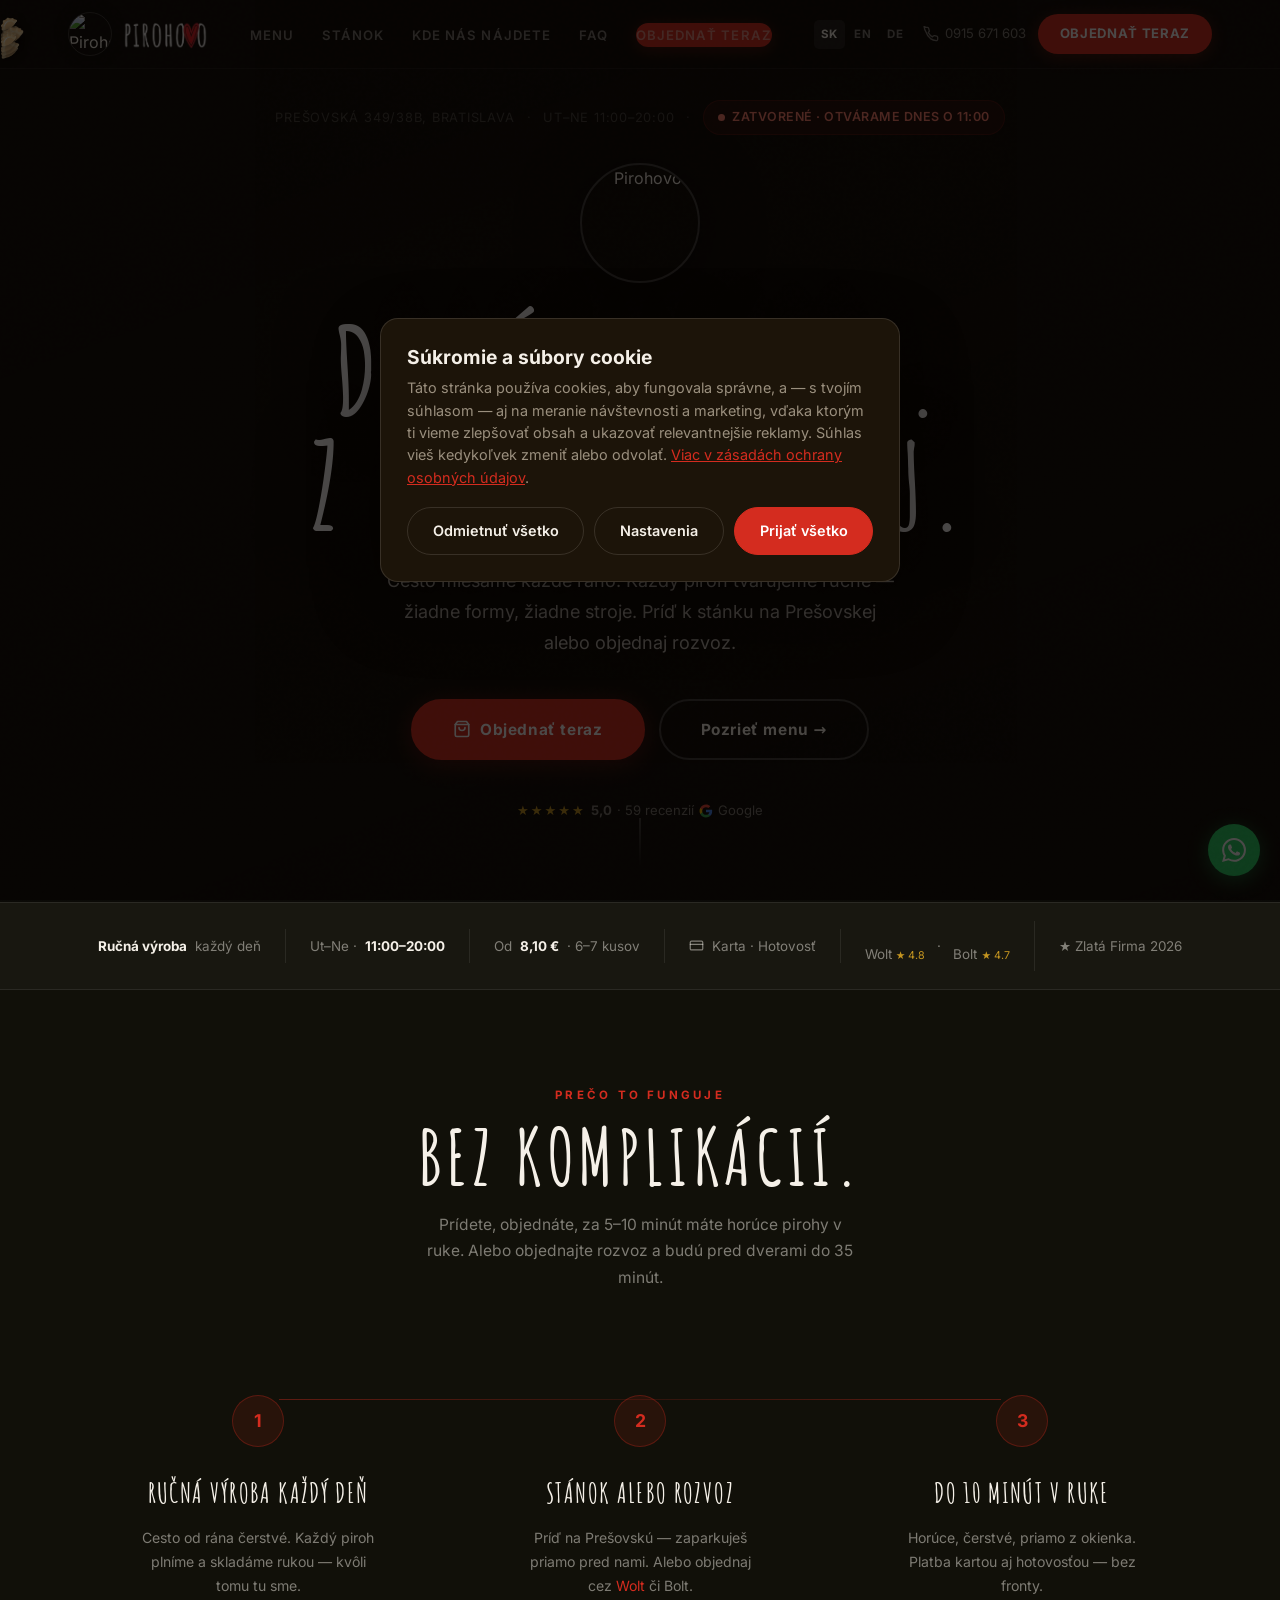
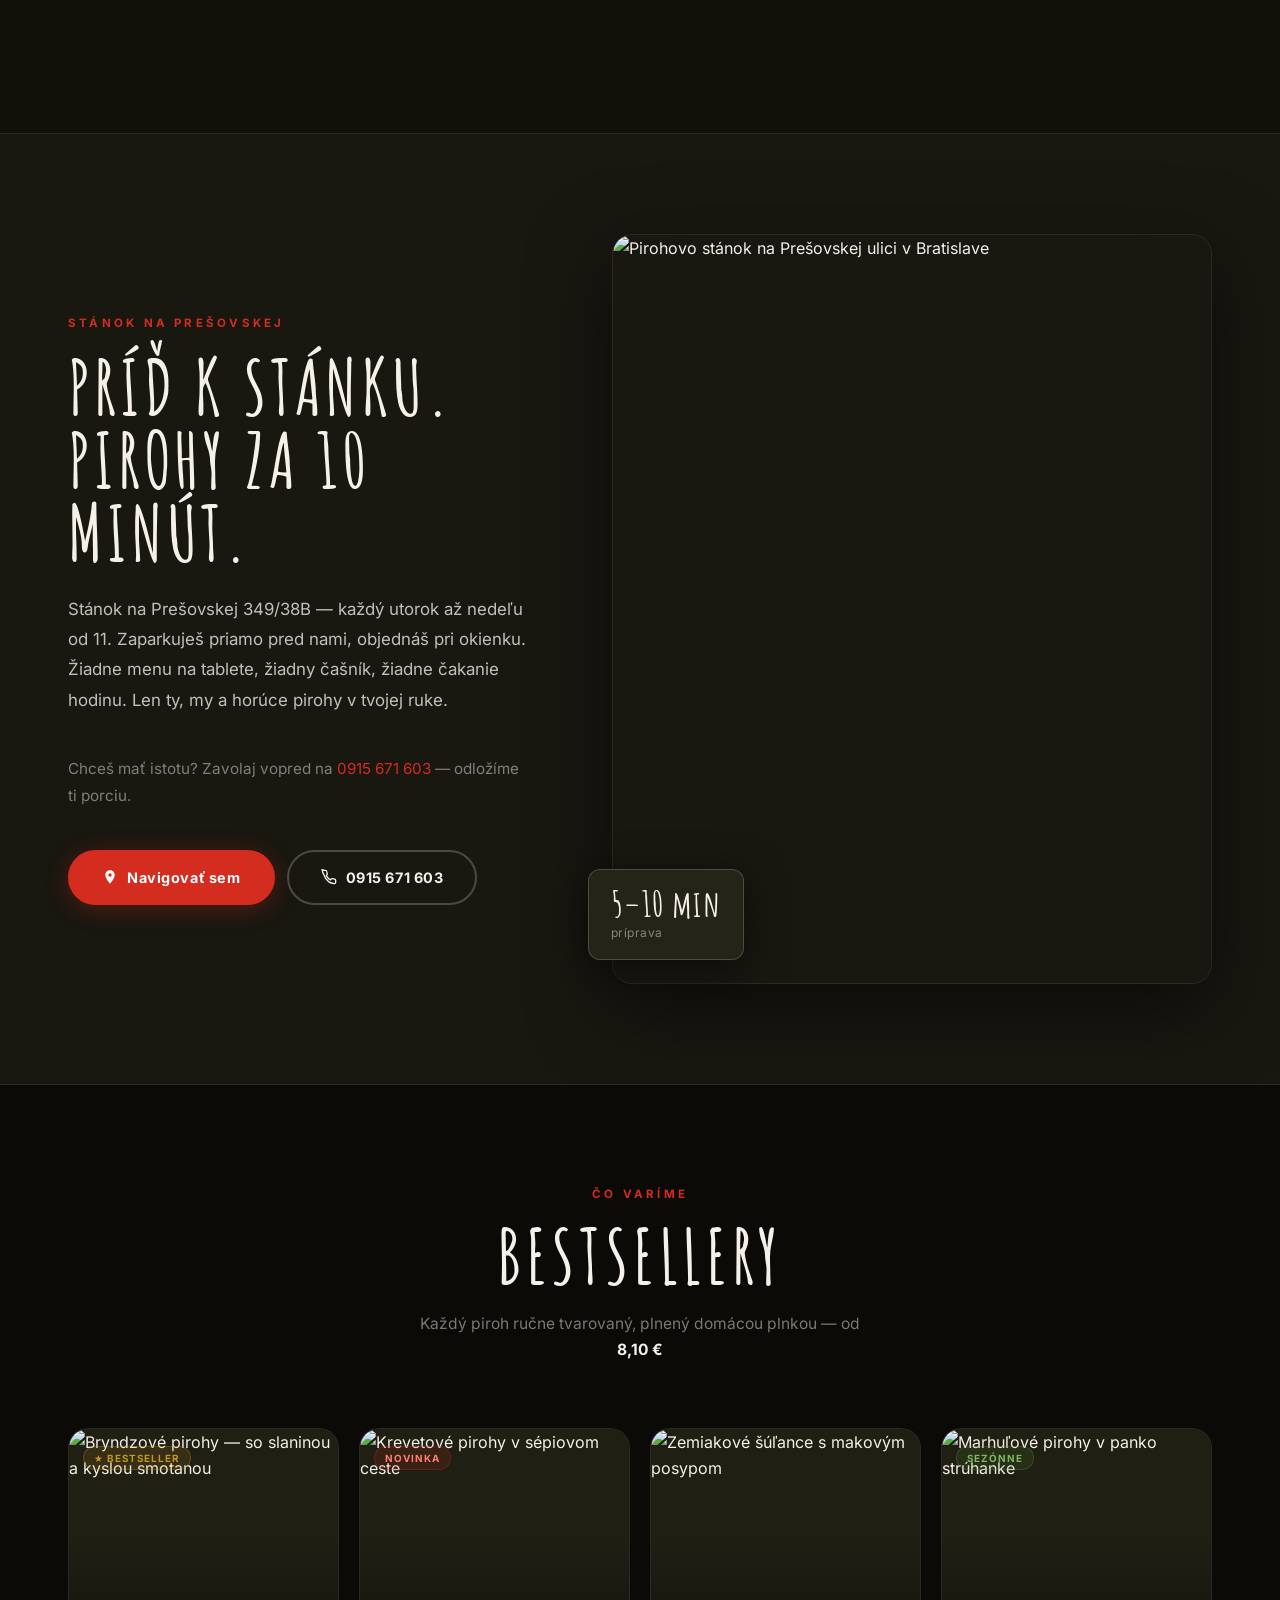
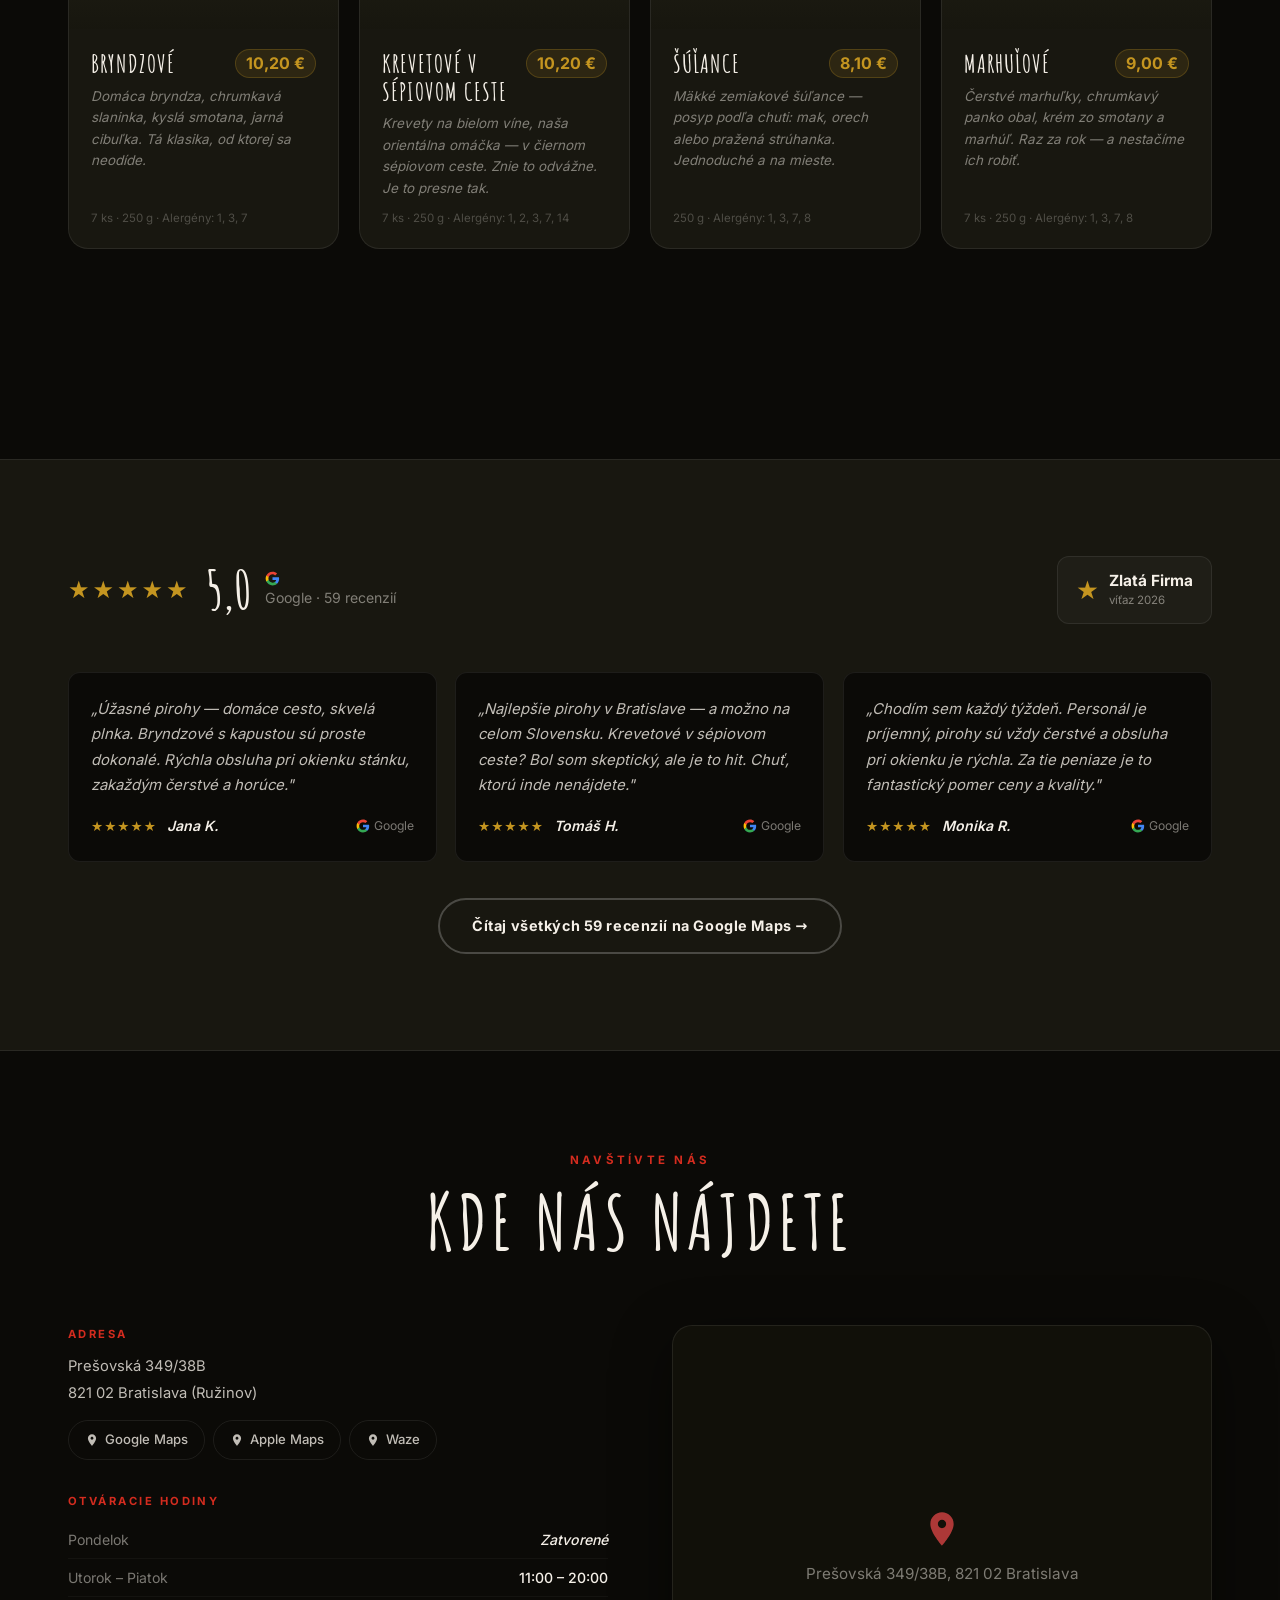
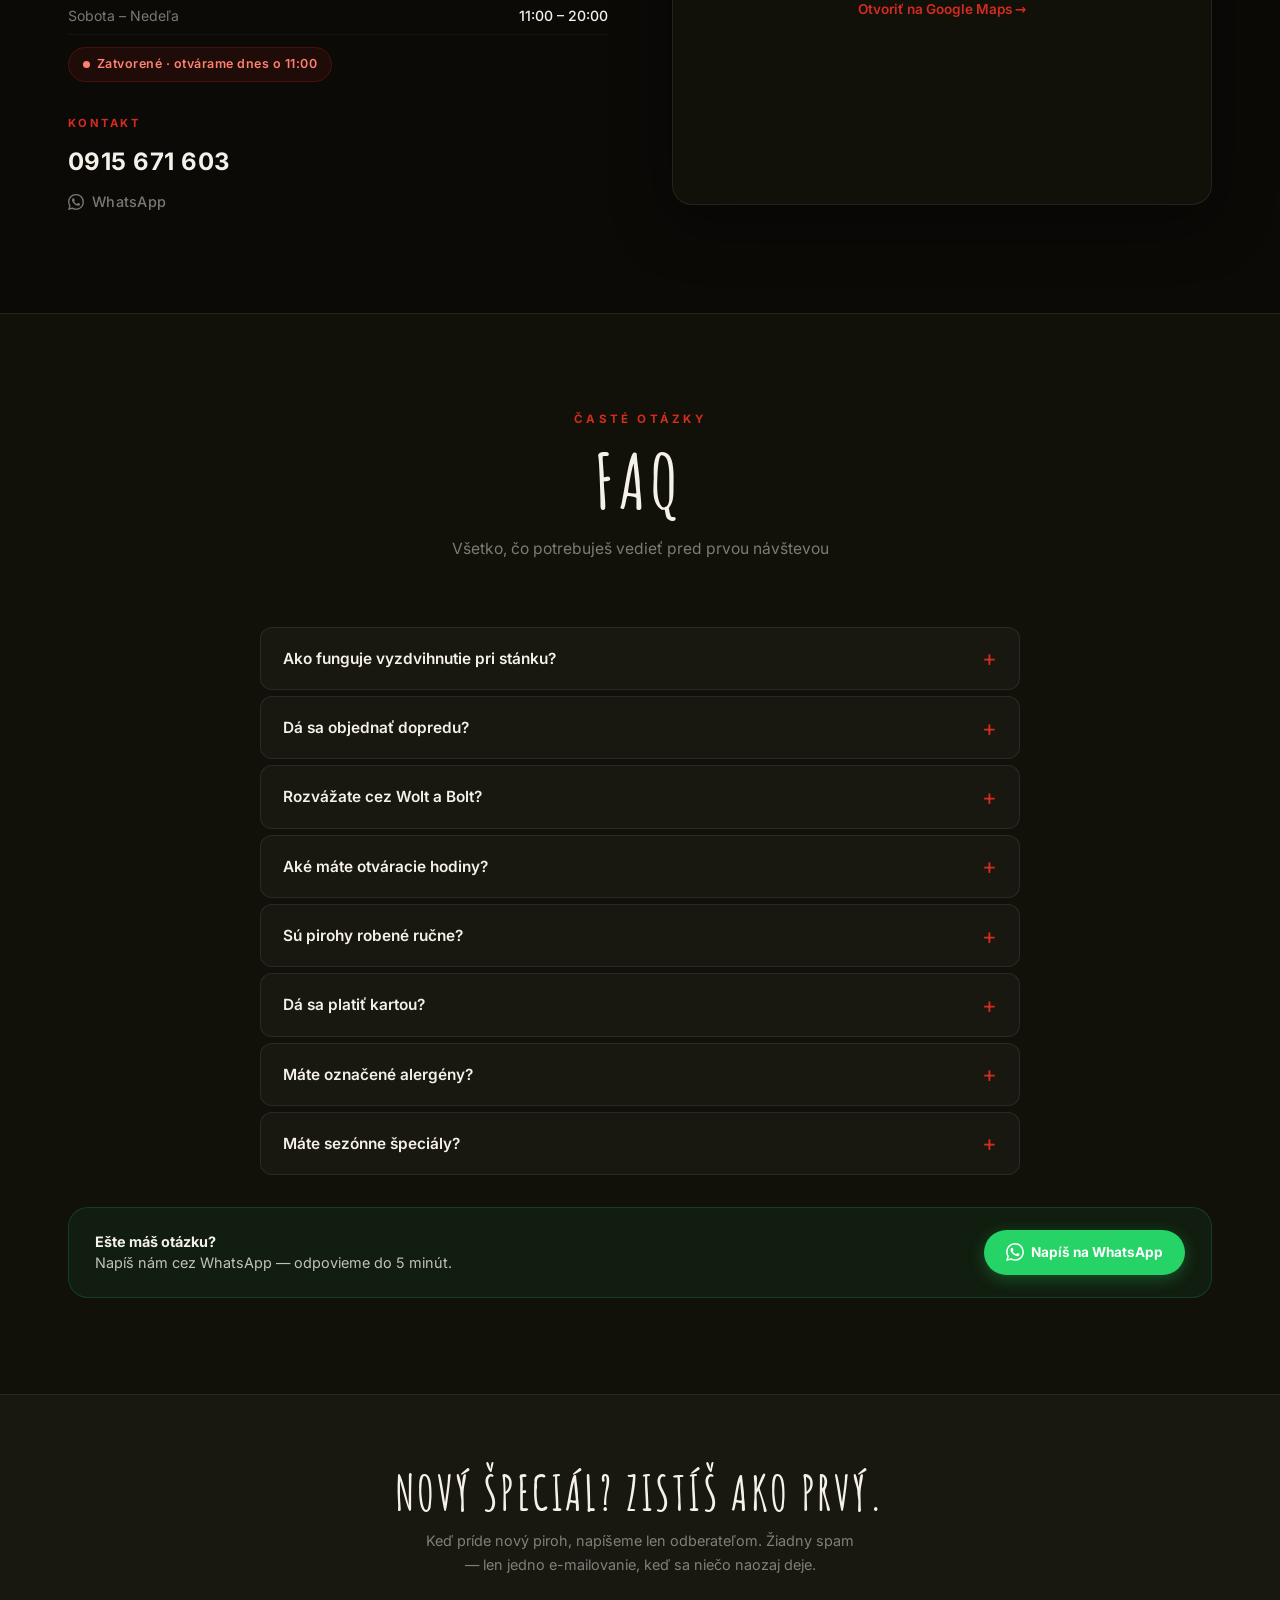
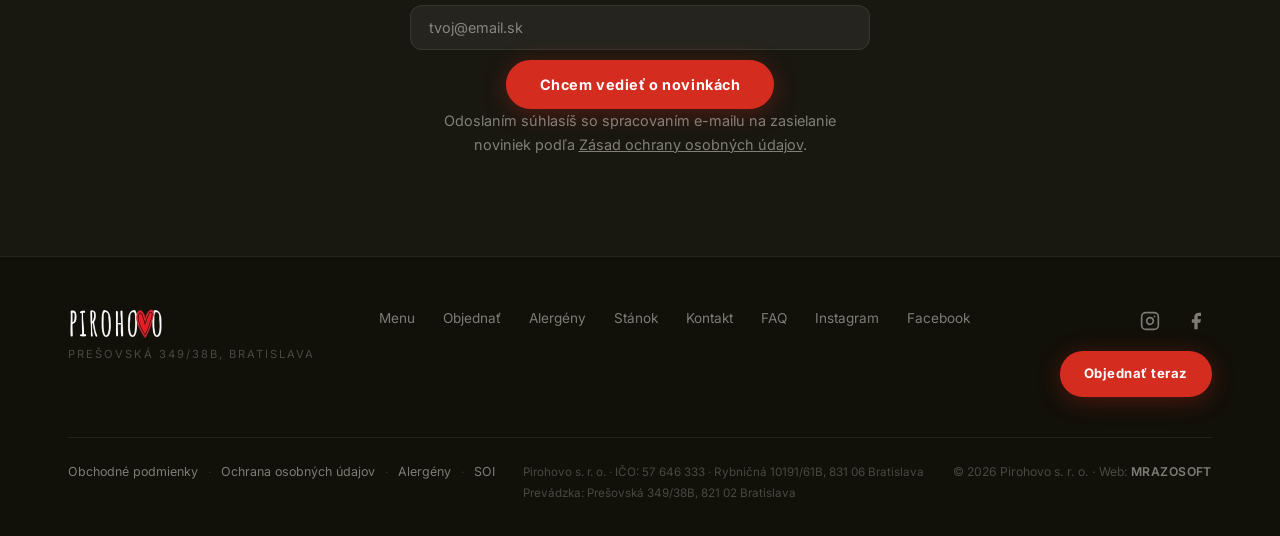
==== commit 0ba74813: "Ikony: emoji za kurzorom+header, SVG do menu; fix logo aury; hero logo burst" ====
--- a/index.html
+++ b/index.html
@@ -1,6 +1,7 @@
 <!DOCTYPE html>
 <html lang="sk">
 <head>
+  <script>(function(w,d,s,l,i){w[l]=w[l]||[];w[l].push({'gtm.start':new Date().getTime(),event:'gtm.js'});var f=d.getElementsByTagName(s)[0],j=d.createElement(s),dl=l!='dataLayer'?'&l='+l:'';j.async=true;j.src='https://www.googletagmanager.com/gtm.js?id='+i+dl;f.parentNode.insertBefore(j,f);})(window,document,'script','dataLayer','GTM-NZXLTB38');</script>
   <meta charset="UTF-8">
   <meta name="viewport" content="width=device-width, initial-scale=1.0, viewport-fit=cover">
   <title>Pirohovo – Domáce pirohy Bratislava | Stánok na Prešovskej</title>
@@ -14,14 +15,12 @@
   <meta name="theme-color" content="#0b0a07">
   <meta http-equiv="X-UA-Compatible" content="IE=edge">
 
-  <!-- Favicon -->
   <link rel="icon" href="/favicon.ico?v=2" sizes="any">
   <link rel="icon" type="image/png" href="/images/favicon-32x32.png?v=2" sizes="32x32">
   <link rel="icon" type="image/png" href="/images/favicon-16x16.png?v=2" sizes="16x16">
   <link rel="apple-touch-icon" href="/images/apple-touch-icon.png?v=2">
   <link rel="manifest" href="site.webmanifest">
 
-  <!-- Open Graph / Social -->
   <meta property="og:type" content="restaurant">
   <meta property="og:url" content="https://pirohovo.eu/">
   <meta property="og:title" content="Pirohovo – Domáce pirohy Bratislava | Stánok na Prešovskej">
@@ -34,17 +33,14 @@
   <meta name="twitter:description" content="Ručne robené pirohy, stánok + rozvoz. Prešovská, Bratislava.">
   <meta name="twitter:image" content="https://pirohovo.eu/images/og-image.jpg">
 
-  <!-- Fonts -->
-  <link rel="preload" as="image" href="images/ig-stanek.png">
+  <link rel="preload" as="image" href="images/ig-stanek.webp">
 
   <meta http-equiv="Cache-Control" content="no-cache, no-store, must-revalidate">
   <meta http-equiv="Pragma" content="no-cache">
-  <link rel="stylesheet" href="style.css?v=57">
-  <link rel="stylesheet" href="construction.css?v=7">
+  <link rel="stylesheet" href="style.css?v=61">
   <script src="construction.js?v=6"></script>
   <script src="cookies.js?v=2"></script>
 
-  <!-- Restaurant Schema -->
   <script type="application/ld+json">
   {
     "@context": "https://schema.org",
@@ -107,7 +103,6 @@
   }
   </script>
 
-  <!-- FAQ Schema -->
   <script type="application/ld+json">
   {
     "@context": "https://schema.org",
@@ -185,19 +180,8 @@
 
 <a href="#main-content" class="skip-link">Preskočiť na hlavný obsah</a>
 
-<!-- Seasonal bar — uncomment when seasonal special is active -->
-<!--
-<div class="seasonal-bar" id="seasonalBar" role="banner">
-  <div class="seasonal-bar__inner">
-    <strong>Sezónne marhuľové pirohy sú späť!</strong>
-    <span>· Čerstvé marhuľky, panko kôra, smotanový krém</span>
-    <a href="menu.html#sladke" class="seasonal-bar__cta">Pozrieť menu →</a>
-    <button class="seasonal-bar__close" id="seasonalClose" aria-label="Zavrieť">×</button>
-  </div>
-</div>
--->
-
-<!-- ═══════════════ NAV ═══════════════ -->
+
+<header>
 <nav class="nav" id="nav" role="navigation" aria-label="Hlavná navigácia">
   <div class="nav__pirohy" id="navPirohy" aria-hidden="true"></div>
   <div class="container nav__inner">
@@ -239,8 +223,8 @@
     </button>
   </div>
 </nav>
-
-<!-- ═══════════════ HERO ═══════════════ -->
+</header>
+
 <main id="main-content">
 <section class="hero" id="home" aria-label="Úvod">
   <div class="hero__bg" id="heroBg" aria-hidden="true"></div>
@@ -298,7 +282,6 @@
   <div class="hero__arrow" aria-hidden="true"><span></span></div>
 </section>
 
-<!-- ═══════════════ TRUST STRIP ═══════════════ -->
 <div class="trust-strip" role="complementary" aria-label="Kľúčové informácie">
   <ul class="trust-strip__row" role="list">
     <li class="trust-strip__item"><strong>Ručná výroba</strong> každý deň</li>
@@ -323,7 +306,6 @@
   </ul>
 </div>
 
-<!-- ═══════════════ HOW IT WORKS ═══════════════ -->
 <section class="how-section" id="ako-objednat" aria-labelledby="how-title">
   <div class="container">
     <div class="sec-head reveal">
@@ -357,7 +339,6 @@
   </div>
 </section>
 
-<!-- ═══════════════ STÁNOK ═══════════════ -->
 <section class="dt-section" id="stanok" aria-labelledby="dt-title">
   <div class="container">
     <div class="dt-inner">
@@ -385,7 +366,7 @@
       </div>
 
       <div class="dt-visual reveal">
-        <img src="images/ig-stanek2.png" alt="Pirohovo stánok na Prešovskej ulici v Bratislave" class="dt-photo" width="600" height="750" loading="lazy">
+        <img src="images/ig-stanek2.webp" alt="Pirohovo stánok na Prešovskej ulici v Bratislave" class="dt-photo" width="600" height="750" loading="lazy">
         <div class="dt-badge" aria-label="Príprava trvá 5 až 10 minút">
           <div class="dt-badge__val">5–10 min</div>
           <div class="dt-badge__sub">príprava</div>
@@ -395,7 +376,6 @@
   </div>
 </section>
 
-<!-- ═══════════════ FEATURED MENU ═══════════════ -->
 <section class="menu-preview" id="menu" aria-labelledby="menu-preview-title">
   <div class="container">
     <div class="sec-head reveal">
@@ -405,7 +385,6 @@
     </div>
 
     <div class="menu-preview__grid">
-      <!-- Bryndzové -->
       <article class="mcard reveal">
         <div class="mcard__img">
           <img src="images/prod-bryndzove.jpg" alt="Bryndzové pirohy — so slaninou a kyslou smotanou" loading="lazy" width="600" height="400">
@@ -421,7 +400,6 @@
         </div>
       </article>
 
-      <!-- Krevetové -->
       <article class="mcard reveal">
         <div class="mcard__img">
           <img src="images/prod-krevetove.jpg" alt="Krevetové pirohy v sépiovom ceste" loading="lazy" width="600" height="400">
@@ -437,7 +415,6 @@
         </div>
       </article>
 
-      <!-- Šúľance -->
       <article class="mcard reveal">
         <div class="mcard__img">
           <img src="images/prod-sulance-mak.jpg" alt="Zemiakové šúľance s makovým posypom" loading="lazy" width="600" height="400">
@@ -452,7 +429,7 @@
         </div>
       </article>
 
-      <!-- Marhuľové -->
+      
       <article class="mcard reveal">
         <div class="mcard__img">
           <img src="images/prod-marhulove.jpg" alt="Marhuľové pirohy v panko strúhanke" loading="lazy" width="600" height="400">
@@ -477,7 +454,6 @@
   </div>
 </section>
 
-<!-- ═══════════════ REVIEWS ═══════════════ -->
 <section class="reviews-section" id="recenzie" aria-labelledby="reviews-title">
   <div class="container">
     <h2 id="reviews-title" class="sr-only">Recenzie zákazníkov</h2>
@@ -547,7 +523,6 @@
   </div>
 </section>
 
-<!-- ═══════════════ LOCATION ═══════════════ -->
 <section class="location-section" id="kde-nas" aria-labelledby="location-title">
   <div class="container">
     <div class="sec-head reveal">
@@ -594,9 +569,6 @@
           <a href="tel:+421915671603" class="contact-link" aria-label="Zavolať na číslo 0915 671 603">
             0915 671 603
           </a>
-          <a href="mailto:info@pirohovo.eu" class="contact-link contact-link--sm">
-            info@pirohovo.eu
-          </a>
           <a href="https://wa.me/421915671603?text=Dobrý%20deň%2C%20chcem%20si%20objednať%20pirohy." target="_blank" rel="noopener noreferrer" class="contact-link contact-link--sm" aria-label="Kontaktovať cez WhatsApp">
             <svg width="16" height="16" viewBox="0 0 24 24" fill="currentColor" aria-hidden="true"><path d="M17.472 14.382c-.297-.149-1.758-.867-2.03-.967-.273-.099-.471-.148-.67.15-.197.297-.767.966-.94 1.164-.173.199-.347.223-.644.075-.297-.15-1.255-.463-2.39-1.475-.883-.788-1.48-1.761-1.653-2.059-.173-.297-.018-.458.13-.606.134-.133.298-.347.446-.52.149-.174.198-.298.298-.497.099-.198.05-.371-.025-.52-.075-.149-.669-1.612-.916-2.207-.242-.579-.487-.5-.669-.51-.173-.008-.371-.01-.57-.01-.198 0-.52.074-.792.372-.272.297-1.04 1.016-1.04 2.479 0 1.462 1.065 2.875 1.213 3.074.149.198 2.096 3.2 5.077 4.487.709.306 1.262.489 1.694.625.712.227 1.36.195 1.871.118.571-.085 1.758-.719 2.006-1.413.248-.694.248-1.289.173-1.413-.074-.124-.272-.198-.57-.347m-5.421 7.403h-.004a9.87 9.87 0 01-5.031-1.378l-.361-.214-3.741.982.998-3.648-.235-.374a9.86 9.86 0 01-1.51-5.26c.001-5.45 4.436-9.884 9.888-9.884 2.64 0 5.122 1.03 6.988 2.898a9.825 9.825 0 012.893 6.994c-.003 5.45-4.437 9.884-9.885 9.884m8.413-18.297A11.815 11.815 0 0012.05 0C5.495 0 .16 5.335.157 11.892c0 2.096.547 4.142 1.588 5.945L.057 24l6.305-1.654a11.882 11.882 0 005.683 1.448h.005c6.554 0 11.89-5.335 11.893-11.893a11.821 11.821 0 00-3.48-8.413z"/></svg>
             WhatsApp
@@ -604,20 +576,17 @@
         </div>
       </div>
 
-      <div class="location-map reveal" aria-label="Mapa Pirohovo">
-        <iframe
-          src="https://www.google.com/maps/embed?pb=!1m18!1m12!1m3!1d2661.44!2d17.1401873!3d48.1594652!2m3!1f0!2f0!3f0!3m2!1i1024!2i768!4f13.1!3m3!1m2!1s0x476c8f8550060199%3A0xf0d0e81bd54229d1!2sPirohovo!5e0!3m2!1ssk!2ssk!4v1703000000000!5m2!1ssk!2ssk"
-          width="100%" height="100%"
-          style="border:0;" allowfullscreen="" loading="lazy"
-          referrerpolicy="no-referrer-when-downgrade"
-          title="Pirohovo — mapa, Prešovská 349/38B, Bratislava">
-        </iframe>
+      <div class="location-map reveal location-map--static" aria-label="Mapa Pirohovo">
+        <a class="location-map__link" href="https://maps.app.goo.gl/NEu2ToTrzShk7BaFA" target="_blank" rel="noopener noreferrer" aria-label="Otvoriť Pirohovo na Google Maps">
+          <svg width="40" height="40" viewBox="0 0 24 24" fill="#c94040" aria-hidden="true"><path d="M12 2C8.13 2 5 5.13 5 9c0 5.25 7 13 7 13s7-7.75 7-13c0-3.87-3.13-7-7-7zm0 9.5c-1.38 0-2.5-1.12-2.5-2.5s1.12-2.5 2.5-2.5 2.5 1.12 2.5 2.5-1.12 2.5-2.5 2.5z"/></svg>
+          <span class="location-map__addr">Prešovská 349/38B, 821 02 Bratislava</span>
+          <span class="location-map__cta">Otvoriť na Google Maps →</span>
+        </a>
       </div>
     </div>
   </div>
 </section>
 
-<!-- ═══════════════ FAQ ═══════════════ -->
 <section class="faq-section" id="faq" aria-labelledby="faq-title">
   <div class="container">
     <div class="sec-head reveal">
@@ -629,35 +598,35 @@
     <div class="faq-list" role="list">
       <details class="faq-item">
         <summary class="faq-q">Ako funguje vyzdvihnutie pri stánku?</summary>
-        <div class="faq-a">Prídeš na adresu <strong>Prešovská 349/38B</strong>, zaparkuješ priamo pred stánkom a objednáš pri okienku. Horúce pirohy máš za <strong>5–10 minút</strong> — priamo v ruke.</div>
+        <div class="faq-a"><p>Prídeš na adresu <strong>Prešovská 349/38B</strong>, zaparkuješ priamo pred stánkom a objednáš pri okienku. Horúce pirohy máš za <strong>5–10 minút</strong> — priamo v ruke.</p></div>
       </details>
       <details class="faq-item">
         <summary class="faq-q">Dá sa objednať dopredu?</summary>
-        <div class="faq-a">Áno. Zavolaj na <a href="tel:+421915671603">0915 671 603</a> alebo napíš cez WhatsApp — pripravíme ti pirohy na konkrétny čas. Cez Wolt a Bolt funguje objednávka automaticky.</div>
+        <div class="faq-a"><p>Áno. Zavolaj na <a href="tel:+421915671603">0915 671 603</a> alebo napíš cez WhatsApp — pripravíme ti pirohy na konkrétny čas. Cez Wolt a Bolt funguje objednávka automaticky.</p></div>
       </details>
       <details class="faq-item">
         <summary class="faq-q">Rozvážate cez Wolt a Bolt?</summary>
-        <div class="faq-a">Áno. Pirohovo je na <a href="https://wolt.com/sk/svk/bratislava/restaurant/pirohovo" target="_blank" rel="noopener noreferrer">Wolt</a> aj <a href="https://food.bolt.eu/sk-sk/326-bratislava/p/168875-pirohovo/" target="_blank" rel="noopener noreferrer">Bolt Food</a>. Rozvoz do celej Bratislavy.</div>
+        <div class="faq-a"><p>Áno. Pirohovo je na <a href="https://wolt.com/sk/svk/bratislava/restaurant/pirohovo" target="_blank" rel="noopener noreferrer">Wolt</a> aj <a href="https://food.bolt.eu/sk-sk/326-bratislava/p/168875-pirohovo/" target="_blank" rel="noopener noreferrer">Bolt Food</a>. Rozvoz do celej Bratislavy.</p></div>
       </details>
       <details class="faq-item">
         <summary class="faq-q">Aké máte otváracie hodiny?</summary>
-        <div class="faq-a">Sme otvorení <strong>utorok až nedeľa od 11:00 do 20:00</strong>. V pondelok máme voľno.</div>
+        <div class="faq-a"><p>Sme otvorení <strong>utorok až nedeľa od 11:00 do 20:00</strong>. V pondelok máme voľno.</p></div>
       </details>
       <details class="faq-item">
         <summary class="faq-q">Sú pirohy robené ručne?</summary>
-        <div class="faq-a">Áno. Každý piroh tvarujeme ručne každý deň. Cesto miešame každé ráno — žiadne formy, žiadne stroje.</div>
+        <div class="faq-a"><p>Áno. Každý piroh tvarujeme ručne každý deň. Cesto miešame každé ráno — žiadne formy, žiadne stroje.</p></div>
       </details>
       <details class="faq-item">
         <summary class="faq-q">Dá sa platiť kartou?</summary>
-        <div class="faq-a">Áno. Pri okienku stánku aj pri osobnom odbere prijímame <strong>bezkontaktnú platbu kartou aj hotovosť</strong>.</div>
+        <div class="faq-a"><p>Áno. Pri okienku stánku aj pri osobnom odbere prijímame <strong>bezkontaktnú platbu kartou aj hotovosť</strong>.</p></div>
       </details>
       <details class="faq-item">
         <summary class="faq-q">Máte označené alergény?</summary>
-        <div class="faq-a">Áno. Alergény sú pri každej položke menu. Úplný prehľad je na stránke <a href="alergeny.html">pirohovo.eu/alergeny</a>. Pri vážnej alergii nás kontaktuj pred objednávkou — krížová kontaminácia v kuchyni nie je vylúčená.</div>
+        <div class="faq-a"><p>Áno. Alergény sú pri každej položke menu. Úplný prehľad je na stránke <a href="alergeny.html">pirohovo.eu/alergeny</a>. Pri vážnej alergii nás kontaktuj pred objednávkou — krížová kontaminácia v kuchyni nie je vylúčená.</p></div>
       </details>
       <details class="faq-item">
         <summary class="faq-q">Máte sezónne špeciály?</summary>
-        <div class="faq-a">Áno. Ponuka sa mení podľa sezóny — napríklad marhuľové pirohy v lete. Aktuálny špeciál zistíš telefonicky alebo na Instagrame <a href="https://www.instagram.com/pirohovo" target="_blank" rel="noopener noreferrer">@pirohovo</a>.</div>
+        <div class="faq-a"><p>Áno. Ponuka sa mení podľa sezóny — napríklad marhuľové pirohy v lete. Aktuálny špeciál zistíš telefonicky alebo na Instagrame <a href="https://www.instagram.com/pirohovo" target="_blank" rel="noopener noreferrer">@pirohovo</a>.</p></div>
       </details>
     </div>
 
@@ -673,7 +642,6 @@
   </div>
 </section>
 
-<!-- ═══════════════ EMAIL ═══════════════ -->
 <section class="email-section" aria-labelledby="email-title">
   <div class="container">
     <h2 id="email-title">Nový špeciál? Zistíš ako prvý.</h2>
@@ -695,7 +663,6 @@
 
 </main>
 
-<!-- ═══════════════ FOOTER ═══════════════ -->
 <footer class="footer" role="contentinfo">
   <div class="container">
     <div class="footer__inner">
@@ -747,11 +714,23 @@
       <p class="footer__copy">© <span id="year"></span> Pirohovo s. r. o. · <span class="footer__credit">Web: <a href="https://mrazosoft.sk" target="_blank" rel="noopener noreferrer">MRAZOSOFT</a></span></p>
     </div>
   </div>
+<div itemscope itemtype="https://schema.org/Restaurant" style="display:none" aria-hidden="true">
+  <span itemprop="name">Pirohovo</span>
+  <span itemprop="url">https://pirohovo.eu</span>
+  <span itemprop="telephone">+421915671603</span>
+
+  <span itemprop="servesCuisine">Slovak</span>
+  <div itemprop="address" itemscope itemtype="https://schema.org/PostalAddress">
+    <span itemprop="streetAddress">Prešovská 349/38B</span>
+    <span itemprop="addressLocality">Bratislava</span>
+    <span itemprop="addressRegion">Bratislavský kraj</span>
+    <span itemprop="postalCode">821 02</span>
+    <span itemprop="addressCountry">SK</span>
+  </div>
+</div>
 </footer>
 
-<!-- ═══════════════ FLOATING PRVKY ═══════════════ -->
-
-<!-- Sticky order strip (desktop) -->
+
 <div class="order-strip" id="orderStrip" aria-label="Rýchle objednanie" role="navigation">
   <span class="order-strip__label">Objednaj:</span>
   <a href="https://wolt.com/sk/svk/bratislava/restaurant/pirohovo" class="order-strip__btn order-strip__btn--wolt" target="_blank" rel="noopener noreferrer" aria-label="Objednať cez Wolt">
@@ -777,7 +756,6 @@
   <svg width="18" height="18" viewBox="0 0 24 24" fill="none" stroke="currentColor" stroke-width="2.5" stroke-linecap="round" stroke-linejoin="round" aria-hidden="true"><polyline points="18 15 12 9 6 15"/></svg>
 </button>
 
-<!-- Mobile order bar -->
 <div class="mob-bar" aria-label="Rýchle objednanie" role="navigation">
   <a href="order.html" class="mob-btn mob-btn--order">
     <svg class="mob-btn__icon" width="20" height="20" viewBox="0 0 24 24" fill="none" stroke="currentColor" stroke-width="2" stroke-linecap="round" stroke-linejoin="round" aria-hidden="true"><path d="M6 2L3 6v14a2 2 0 0 0 2 2h14a2 2 0 0 0 2-2V6l-3-4z"/><line x1="3" y1="6" x2="21" y2="6"/><path d="M16 10a4 4 0 0 1-8 0"/></svg>
@@ -793,6 +771,6 @@
   </a>
 </div>
 
-<script src="app.js?v=40"></script>
+<script src="app.js?v=42"></script>
 </body>
 </html>
--- a/style.css
+++ b/style.css
@@ -246,7 +246,7 @@
   transition: box-shadow .25s, transform .25s;
 }
 .nav__logo:hover .nav__logo-img {
-  box-shadow: 0 0 24px rgba(212,44,31,.35);
+  box-shadow: 0 0 20px rgba(0,0,0,.6);
   transform: scale(1.06);
 }
 .nav__logo-name {
@@ -372,7 +372,7 @@
 
 .hero__bg {
   position: absolute; inset: 0; z-index: 0;
-  background-image: url('images/ig-stanek.png');
+  background-image: url('images/ig-stanek.webp');
   background-size: cover; background-position: center 30%;
   transform: scale(1.06);
   will-change: transform;
@@ -439,13 +439,13 @@
   height: clamp(80px, 12vw, 120px);
   border-radius: 50%; object-fit: cover;
   border: 2.5px solid rgba(255,255,255,.22);
-  box-shadow: 0 0 0 8px rgba(212,44,31,.06), 0 12px 60px rgba(0,0,0,.6);
+  box-shadow: 0 12px 60px rgba(0,0,0,.6);
   margin: 0 auto;
   animation: logoFloat 6s ease-in-out infinite;
 }
 @keyframes logoFloat {
-  0%,100% { transform: translateY(0); box-shadow: 0 0 0 8px rgba(212,44,31,.06), 0 12px 60px rgba(0,0,0,.6); }
-  50%      { transform: translateY(-7px); box-shadow: 0 0 0 14px rgba(212,44,31,.1), 0 22px 80px rgba(0,0,0,.6); }
+  0%,100% { transform: translateY(0); box-shadow: 0 12px 60px rgba(0,0,0,.6); }
+  50%      { transform: translateY(-7px); box-shadow: 0 22px 80px rgba(0,0,0,.6); }
 }
 
 .hero__title {
@@ -957,6 +957,11 @@
   height: 480px;
 }
 .location-map iframe { width: 100%; height: 100%; }
+.location-map--static { display: flex; align-items: center; justify-content: center; background: var(--bg-alt); }
+.location-map__link { display: flex; flex-direction: column; align-items: center; gap: 12px; text-decoration: none; color: var(--text); text-align: center; padding: 24px; }
+.location-map__link svg { opacity: .85; }
+.location-map__addr { font-size: .95rem; color: var(--muted); }
+.location-map__cta { font-size: .85rem; color: var(--red); font-weight: 600; }
 
 /* ── 20. FAQ ────────────────────────────────── */
 .faq-section {
@@ -1404,11 +1409,10 @@
 /* ── 27. CURSOR EFFECT ──────────────────────── */
 .cursor-pirog {
   position: fixed; pointer-events: none; z-index: 99999;
-  width: 32px; height: 22px; display: block; -webkit-user-select: none; user-select: none;
+  display: block; line-height: 1; -webkit-user-select: none; user-select: none;
   animation: pirogFloat 1s ease-out forwards;
   will-change: transform, opacity;
 }
-.cursor-pirog svg { width: 100%; height: 100%; display: block; }
 @keyframes pirogFloat {
   0%   { opacity: .9; transform: translate(0,0) rotate(0deg) scale(1); }
   100% { opacity: 0;  transform: translate(var(--dx,0px), var(--dy,-55px)) rotate(var(--rot,30deg)) scale(0.45); }
@@ -1594,7 +1598,16 @@
     font-size: 1.1rem; color: var(--dim);
     padding: 11px 0; border-bottom: 1px solid rgba(255,255,255,.05);
   }
-  .nav__m-cats a::before { content: "🥟"; font-size: .95em; }
+  .nav__m-cats a::before {
+    content: "";
+    display: block;
+    width: 1.5em; height: 1.07em;
+    flex-shrink: 0;
+    background-image: url("data:image/svg+xml,<svg xmlns='http://www.w3.org/2000/svg' viewBox='0 0 64 46' fill='none'><path d='M4 38 C4 38 2 36 4 30 C8 14 18 4 32 4 C46 4 56 14 60 30 C62 36 60 38 60 38 Z' fill='white' fill-opacity='.15' stroke='white' stroke-opacity='.92' stroke-width='2.2' stroke-linejoin='round'/><path d='M6 33 C8 27 7 24 10 22 C13 20 15 24 18 22 C21 20 22 17 25 15 C28 13 29 17 32 16 C35 15 36 19 39 17 C42 15 43 19 46 18 C49 17 50 21 53 20 C56 19 57 24 58 28' stroke='white' stroke-opacity='.55' stroke-width='1.5' stroke-linecap='round'/><path d='M16 18 Q24 9 32 8 Q40 7 48 12' stroke='white' stroke-opacity='.22' stroke-width='2' stroke-linecap='round'/></svg>");
+    background-size: contain;
+    background-repeat: no-repeat;
+    background-position: center;
+  }
   .nav__m-cats a:last-child { border-bottom: none; }
   .nav__m-cats a:active { color: var(--text); }
 
@@ -1696,3 +1709,201 @@
   margin-bottom: 24px; transition: color .2s;
 }
 .page-header .back-link:hover { color: var(--text); }
+
+
+/* ─── Construction overlay ─── */
+html.uc-on, html.uc-on body { overflow: hidden !important; }
+
+#uc {
+  position: fixed;
+  inset: 0;
+  z-index: 99999;
+  display: flex;
+  /* flex-start + margin:auto na .uc-stage = centruje keď je miesto, scrolluje keď nie */
+  flex-direction: column;
+  align-items: center;
+  justify-content: flex-start;
+  padding: clamp(16px, 4vw, 48px);
+  padding-top: max(clamp(16px, 4vw, 48px), env(safe-area-inset-top, 0px));
+  padding-bottom: max(clamp(16px, 4vw, 48px), env(safe-area-inset-bottom, 0px));
+  background:
+    radial-gradient(110% 80% at 50% -10%, rgba(212,44,31,.20), transparent 60%),
+    radial-gradient(90% 70% at 88% 112%, rgba(196,149,32,.14), transparent 60%),
+    radial-gradient(80% 60% at 10% 100%, rgba(212,44,31,.08), transparent 60%),
+    #0b0a07;
+  color: #f5f0e8;
+  font-family: 'Inter', system-ui, -apple-system, sans-serif;
+  -webkit-font-smoothing: antialiased;
+  overflow-y: auto;
+}
+
+/* vinetácia (medzi pirohmi a obsahom) */
+#uc::after {
+  content: "";
+  position: absolute; inset: 0; z-index: 1;
+  pointer-events: none;
+  background: radial-gradient(120% 120% at 50% 38%, transparent 52%, rgba(0,0,0,.6) 100%);
+}
+
+/* ── ambientné plávajúce pirohy na pozadí ── */
+.uc-pirohy { position: absolute; inset: 0; z-index: 0; pointer-events: none; overflow: hidden; }
+.uc-piroh {
+  position: absolute; line-height: 1; user-select: none;
+  top: -8%;
+  filter: drop-shadow(0 6px 12px rgba(0,0,0,.5));
+  animation: ucFall var(--dur, 18s) linear var(--delay, 0s) infinite;
+  will-change: transform;
+}
+@keyframes ucFall {
+  from { transform: translateY(0) rotate(var(--r0, -8deg)); }
+  to   { transform: translateY(112vh) rotate(var(--r1, 20deg)); }
+}
+
+/* ── stage ── */
+.uc-stage {
+  position: relative; z-index: 2;
+  width: 100%; max-width: 560px;
+  text-align: center;
+  margin: auto; /* centruje vertikálne keď je dostatok priestoru */
+}
+/* postupný nábeh prvkov */
+.uc-stage > * { animation: uc-in .65s cubic-bezier(.2,.7,.2,1) both; }
+.uc-stage > *:nth-child(1) { animation-delay: .05s; }
+.uc-stage > *:nth-child(2) { animation-delay: .14s; }
+.uc-stage > *:nth-child(3) { animation-delay: .22s; }
+.uc-stage > *:nth-child(4) { animation-delay: .30s; }
+.uc-stage > *:nth-child(5) { animation-delay: .38s; }
+.uc-stage > *:nth-child(6) { animation-delay: .46s; }
+.uc-stage > *:nth-child(7) { animation-delay: .54s; }
+@keyframes uc-in { from { opacity: 0; transform: translateY(16px); } to { opacity: 1; transform: none; } }
+
+/* ── brand ── */
+.uc-brand { display: flex; flex-direction: column; align-items: center; gap: 16px; margin-bottom: 22px; }
+.uc-logo-wrap { position: relative; animation: ucLogoFloat 5s ease-in-out infinite; }
+.uc-logo-wrap::before {
+  content: ""; position: absolute; inset: -10px; border-radius: 50%;
+  background: radial-gradient(circle, rgba(212,44,31,.45), transparent 70%);
+  filter: blur(8px); z-index: -1; animation: ucGlow 4s ease-in-out infinite alternate;
+}
+.uc-logo {
+  width: 92px; height: 92px; border-radius: 50%; object-fit: cover;
+  border: 2px solid rgba(255,255,255,.16);
+  box-shadow: 0 12px 44px rgba(0,0,0,.55), 0 0 0 6px rgba(212,44,31,.10);
+}
+@keyframes ucLogoFloat { 0%,100% { transform: translateY(0); } 50% { transform: translateY(-7px); } }
+@keyframes ucGlow { from { opacity: .5; } to { opacity: 1; } }
+.uc-wordmark { width: clamp(180px, 60vw, 248px); height: auto; opacity: .97; }
+
+/* ── piroh hero ── */
+.uc-piroh-hero {
+  font-size: clamp(3.4rem, 13vw, 5.6rem);
+  line-height: 1;
+  margin: 0 0 14px;
+  filter: drop-shadow(0 6px 20px rgba(0,0,0,.55));
+  display: block;
+}
+
+/* ── title ── */
+.uc-title {
+  font-family: 'Amatic SC', cursive; font-weight: 700;
+  font-size: clamp(2.7rem, 11vw, 4.6rem); line-height: .95; letter-spacing: .5px;
+  margin: 4px 0 6px;
+  color: #f5f0e8;
+}
+/* ── aktuálny čas ── */
+.uc-clock {
+  font-family: 'Amatic SC', cursive;
+  font-size: clamp(2rem, 7vw, 3rem);
+  font-weight: 700;
+  color: rgba(245,240,232,.55);
+  letter-spacing: 4px;
+  margin: 2px 0 22px;
+  display: block;
+}
+
+.uc-sub {
+  color: rgba(245,240,232,.78); font-size: clamp(.95rem, 2.6vw, 1.06rem);
+  line-height: 1.6; max-width: 430px; margin: 0 auto 26px;
+}
+.uc-sub b { color: #f5f0e8; }
+
+/* ── objednávkové tlačidlá ── */
+.uc-actions { display: flex; flex-wrap: wrap; justify-content: center; gap: 10px; margin-bottom: 20px; }
+.uc-btn {
+  display: inline-flex; align-items: center; justify-content: center; gap: 8px;
+  padding: 13px 22px; border-radius: 12px; font-weight: 700; font-size: .98rem;
+  text-decoration: none; color: #f5f0e8;
+  border: 1px solid rgba(255,255,255,.12); background: #201f14;
+  transition: transform .15s ease, border-color .2s ease, background .2s ease, box-shadow .2s ease;
+}
+.uc-btn:hover { transform: translateY(-2px); }
+.uc-btn img { width: 18px; height: 18px; border-radius: 4px; object-fit: cover; }
+.uc-btn svg { width: 17px; height: 17px; }
+.uc-btn--wolt { border-color: rgba(0,157,224,.5); }
+.uc-btn--wolt:hover { background: rgba(0,157,224,.16); border-color: #009de0; box-shadow: 0 8px 22px rgba(0,157,224,.22); }
+.uc-btn--bolt { border-color: rgba(52,209,134,.5); }
+.uc-btn--bolt:hover { background: rgba(52,209,134,.16); border-color: #34d186; box-shadow: 0 8px 22px rgba(52,209,134,.2); }
+.uc-btn--call { background: #d42c1f; border-color: #e8372a; }
+.uc-btn--call:hover { background: #e8372a; box-shadow: 0 10px 26px rgba(212,44,31,.4); }
+
+/* ── meta: status + adresa ── */
+.uc-meta {
+  display: flex; flex-wrap: wrap; align-items: center; justify-content: center;
+  gap: 8px 16px; margin-bottom: 14px; font-size: .86rem;
+}
+.uc-status { display: inline-flex; align-items: center; gap: 7px; color: rgba(245,240,232,.82); }
+.uc-dot { width: 8px; height: 8px; border-radius: 50%; flex-shrink: 0; }
+.uc-status.is-open  .uc-dot { background: #46c46e; box-shadow: 0 0 0 0 rgba(70,196,110,.6); animation: ucPulse 2s infinite; }
+.uc-status.is-closed .uc-dot { background: #d99; }
+@keyframes ucPulse { 0% { box-shadow: 0 0 0 0 rgba(70,196,110,.55); } 70% { box-shadow: 0 0 0 7px rgba(70,196,110,0); } 100% { box-shadow: 0 0 0 0 rgba(70,196,110,0); } }
+.uc-addr {
+  display: inline-flex; align-items: center; gap: 6px;
+  color: rgba(245,240,232,.62); text-decoration: none; transition: color .2s;
+}
+.uc-addr svg { width: 14px; height: 14px; }
+.uc-addr:hover { color: #f5f0e8; }
+
+/* ── rating ── */
+.uc-rating { font-size: .86rem; color: rgba(245,240,232,.6); margin-bottom: 24px; }
+.uc-rating b { color: #f5f0e8; }
+.uc-stars { color: #daa830; letter-spacing: 1px; }
+
+/* ── sociálne ikonky ── */
+.uc-social { display: flex; justify-content: center; gap: 14px; }
+.uc-soc {
+  display: inline-flex; align-items: center; justify-content: center;
+  width: 46px; height: 46px; border-radius: 50%;
+  color: rgba(245,240,232,.7);
+  border: 1px solid rgba(255,255,255,.14); background: rgba(255,255,255,.04);
+  transition: transform .2s ease, color .2s ease, border-color .2s ease, background .2s ease;
+}
+.uc-soc svg { width: 22px; height: 22px; }
+.uc-soc:hover { transform: translateY(-3px); color: #fff; border-color: rgba(255,255,255,.35); background: rgba(255,255,255,.1); }
+
+@media (max-width: 460px) {
+  .uc-actions { flex-direction: column; }
+  .uc-btn { width: 100%; }
+}
+
+/* ── malá výška (mobil s URL lištou) ── */
+@media (max-height: 680px) {
+  .uc-logo { width: 68px; height: 68px; }
+  .uc-wordmark { width: clamp(140px, 50vw, 200px); }
+  .uc-brand { gap: 10px; margin-bottom: 14px; }
+  .uc-piroh-hero { font-size: clamp(2.2rem, 9vw, 3.6rem); margin-bottom: 8px; }
+  .uc-title { font-size: clamp(2.2rem, 9vw, 3.8rem); }
+  .uc-clock { font-size: clamp(1.4rem, 5vw, 2rem); margin-bottom: 14px; }
+  .uc-sub { margin-bottom: 16px; font-size: .92rem; }
+  .uc-actions { margin-bottom: 14px; }
+  .uc-rating { margin-bottom: 14px; }
+  .uc-social { gap: 10px; }
+  .uc-soc { width: 38px; height: 38px; }
+}
+
+/* ── respektuj reduced-motion ── */
+@media (prefers-reduced-motion: reduce) {
+  .uc-stage > *, .uc-logo-wrap, .uc-logo-wrap::before, .uc-status.is-open .uc-dot, .uc-piroh, .uc-piroh-hero {
+    animation: none !important;
+  }
+  .uc-stage > * { opacity: 1; transform: none; }
+}
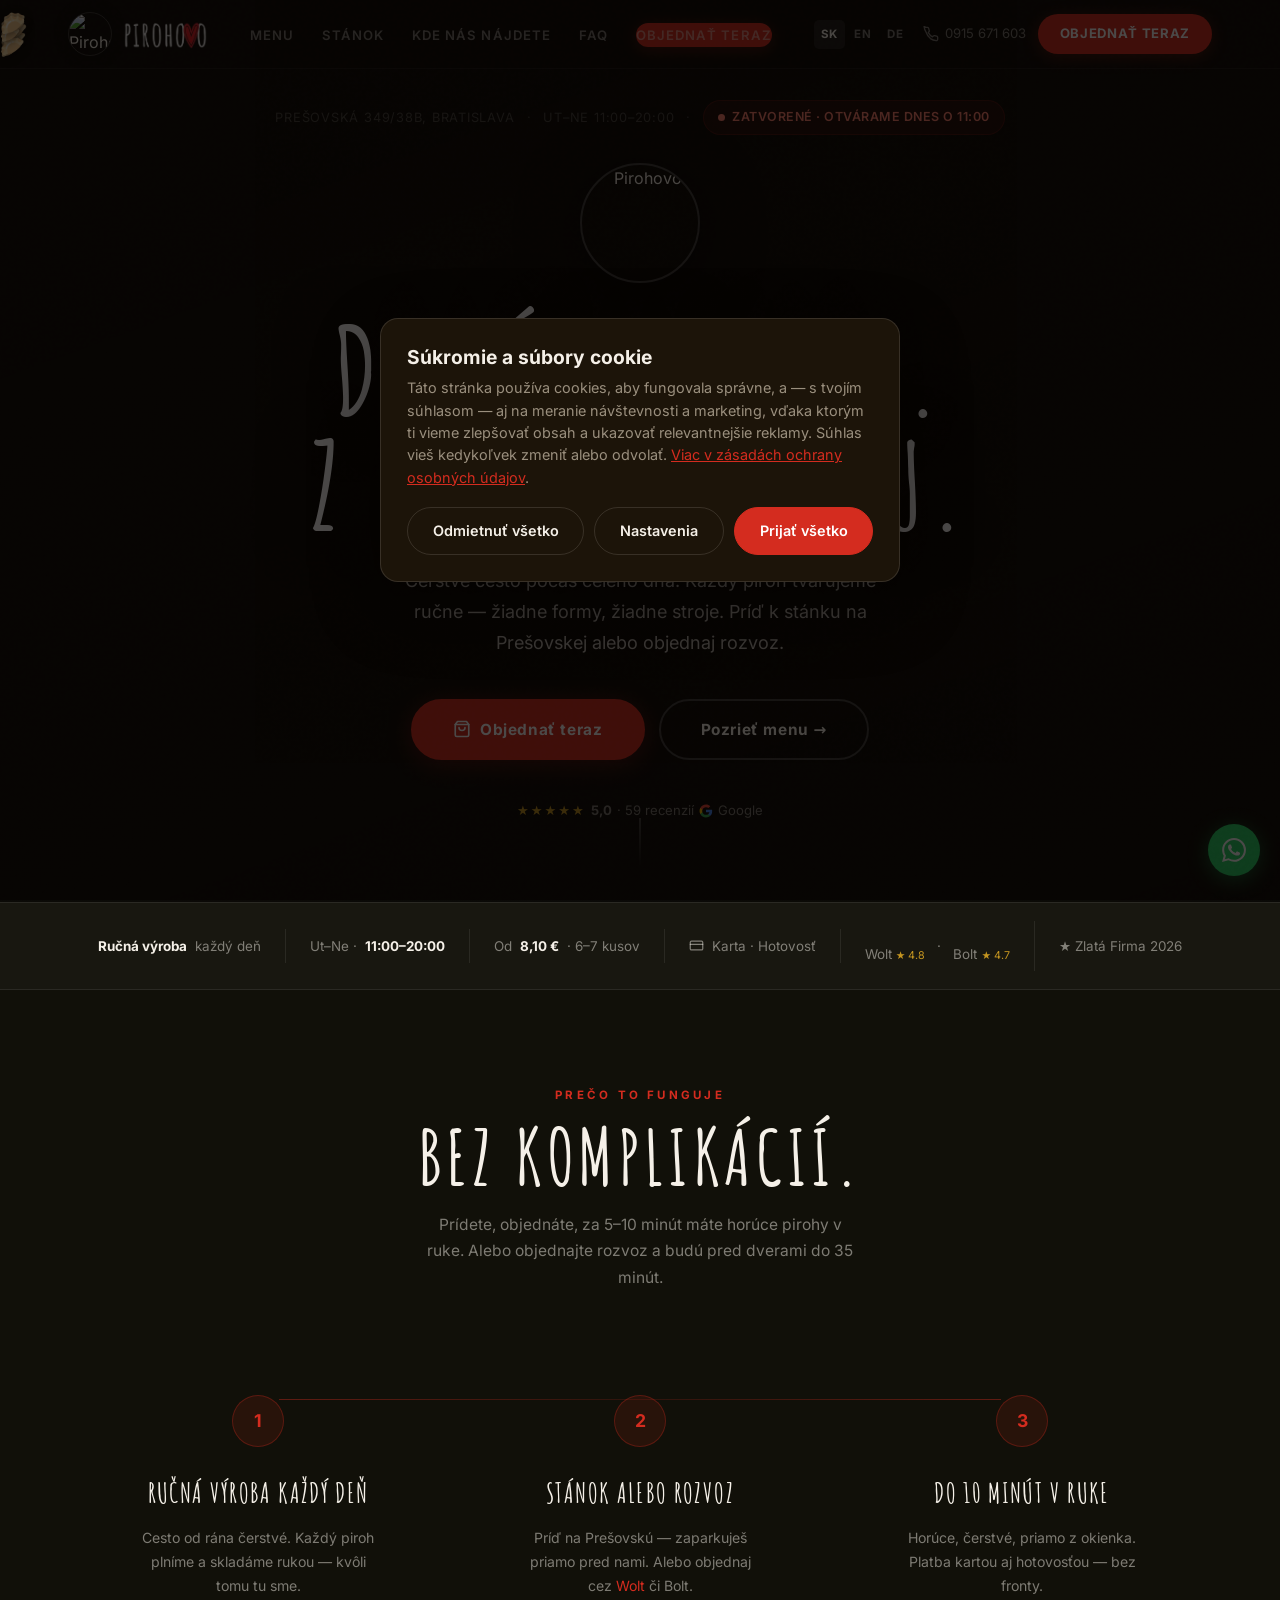
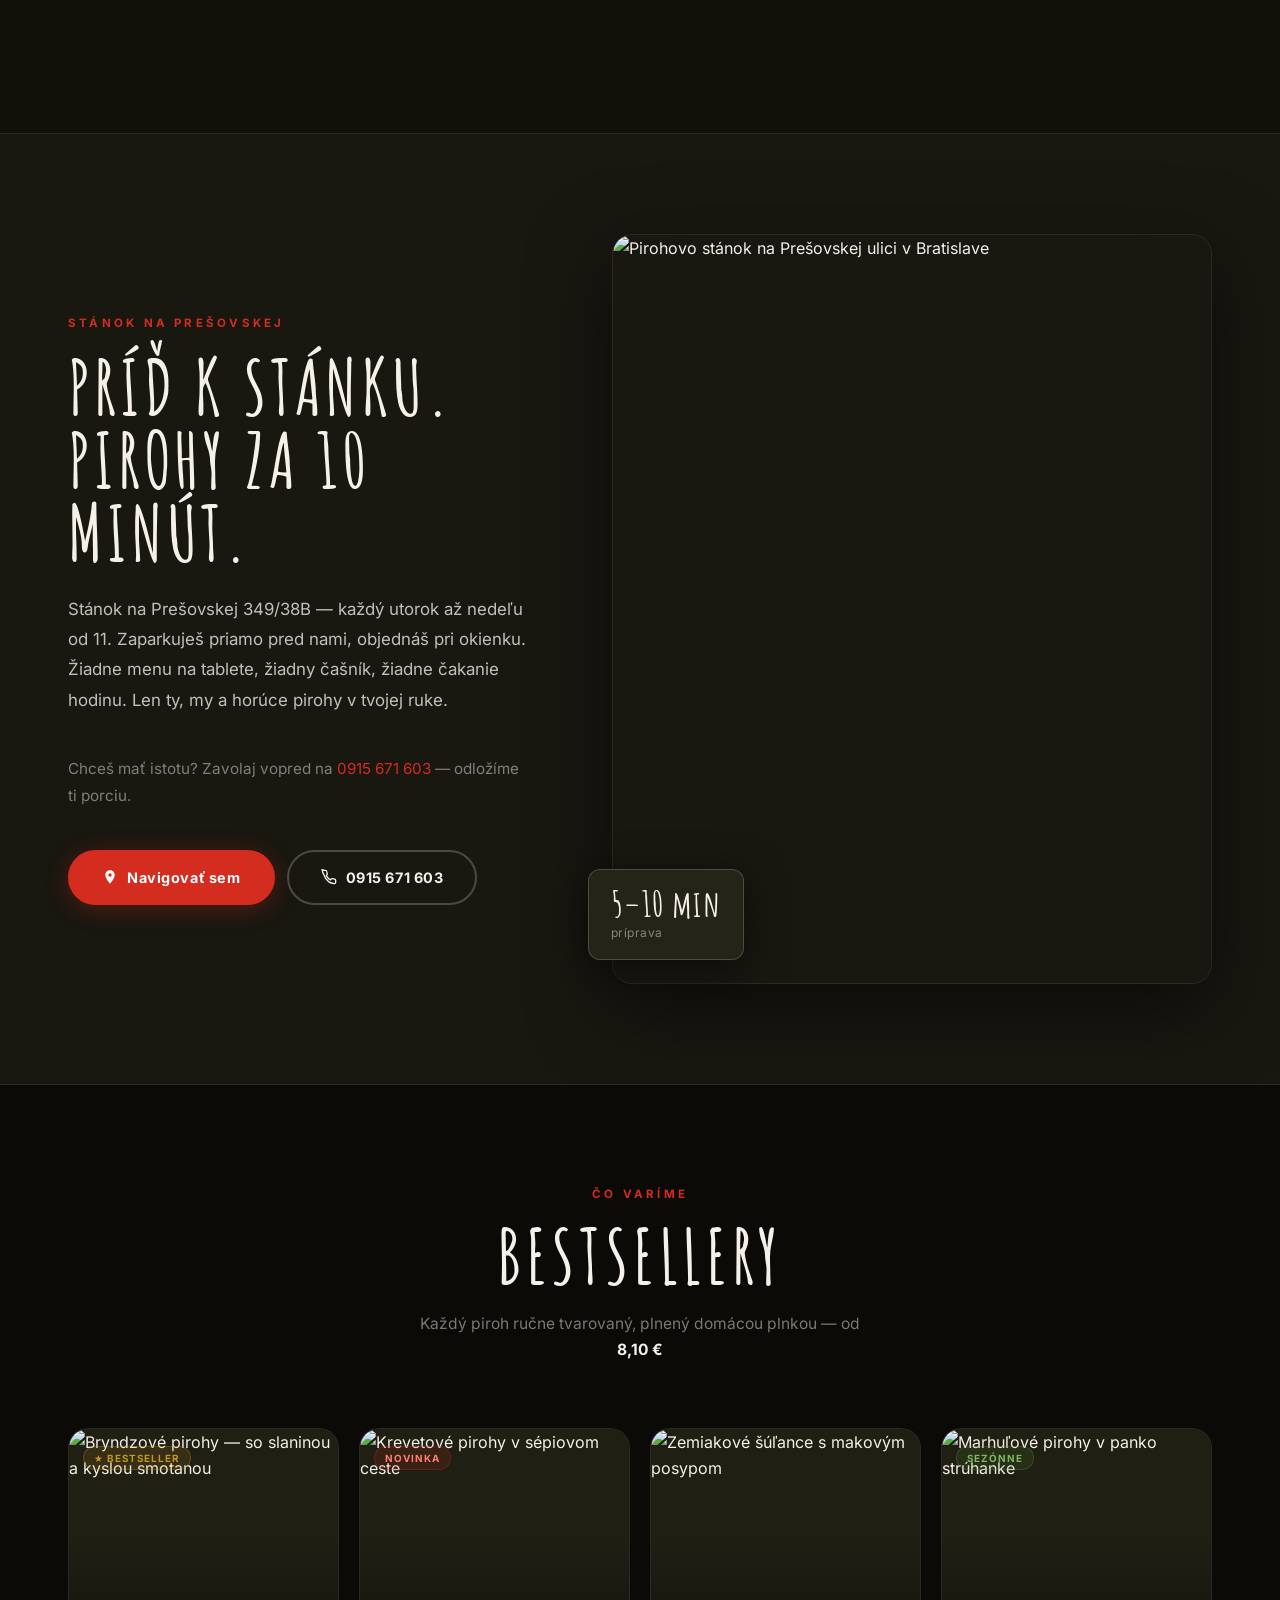
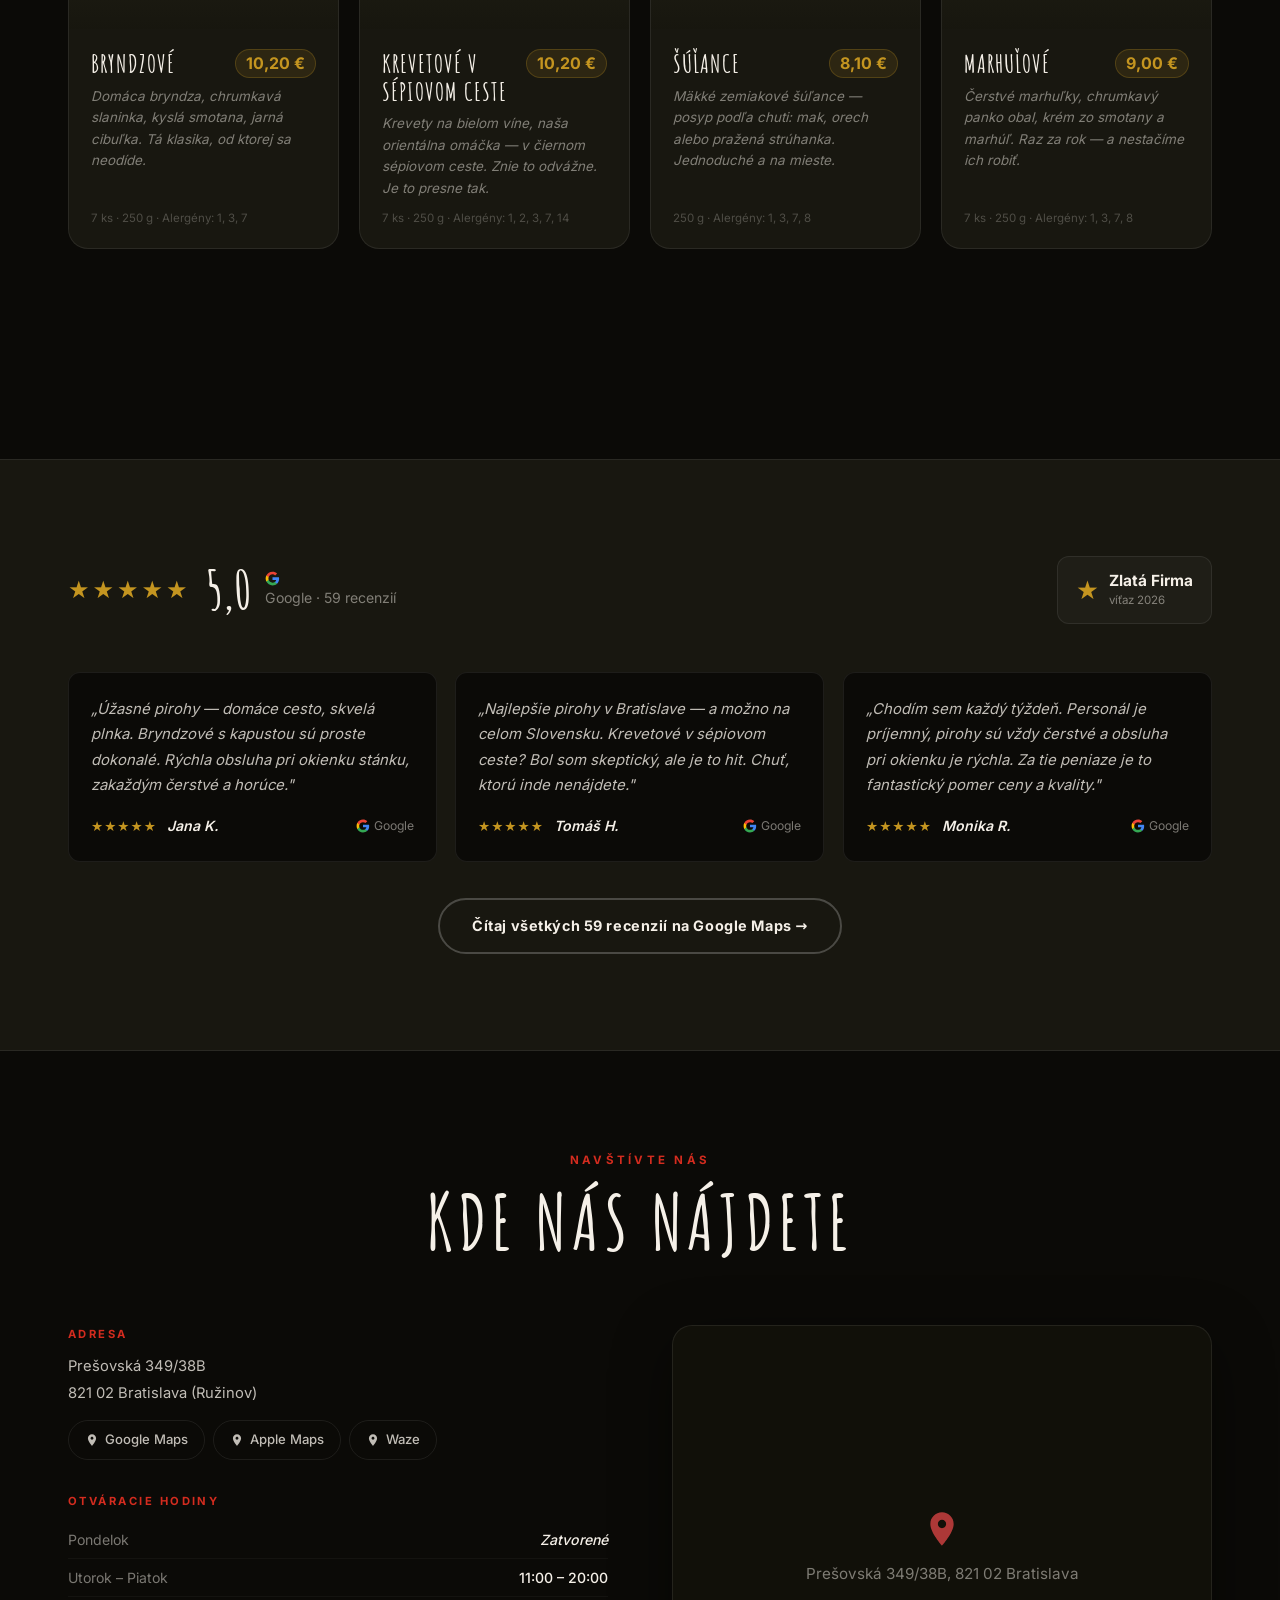
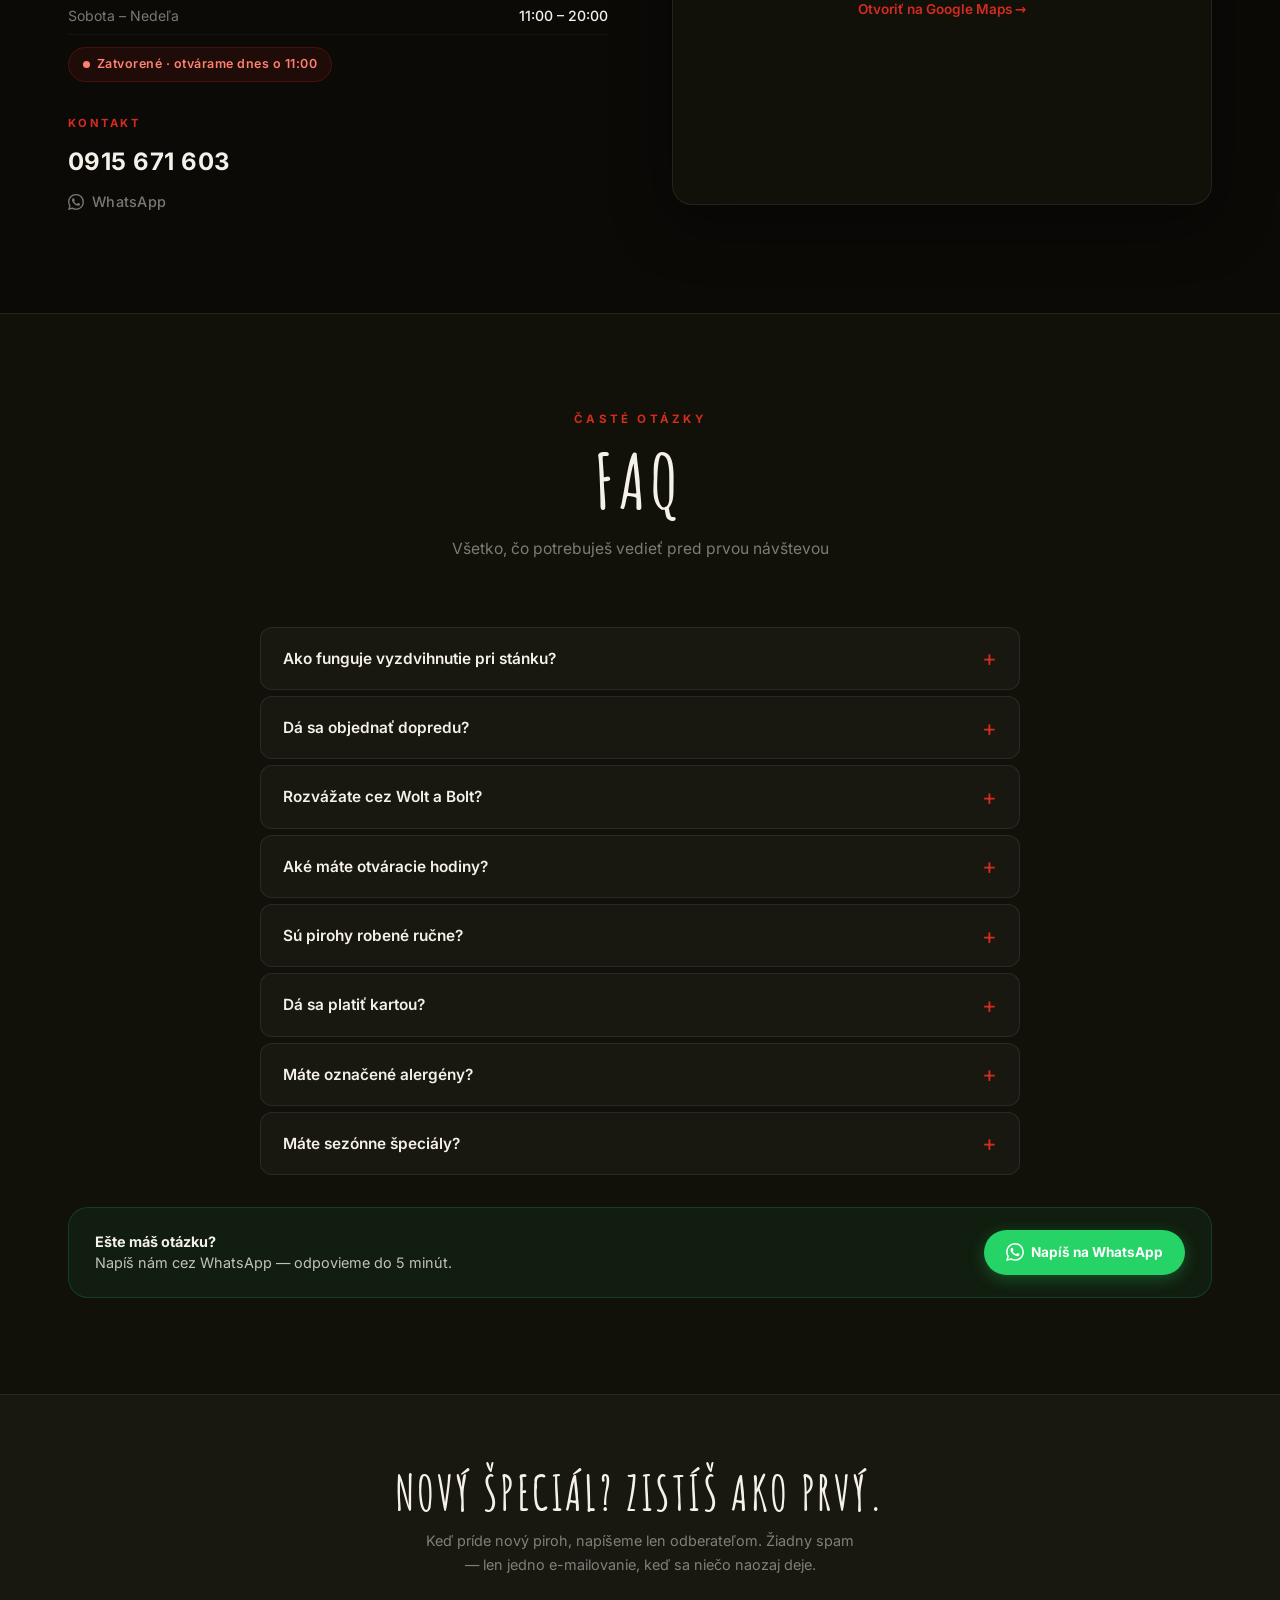
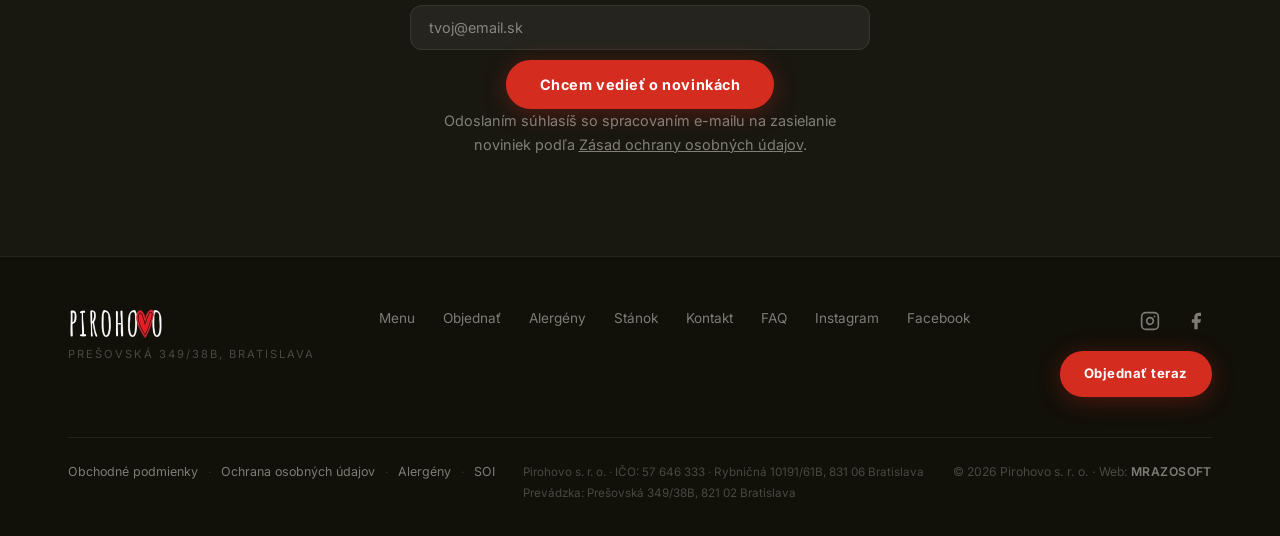
==== commit de753241: "Copy: cesto miesime nepretrzite pocas celeho dna (nie len rano)" ====
--- a/index.html
+++ b/index.html
@@ -37,7 +37,7 @@
 
   <meta http-equiv="Cache-Control" content="no-cache, no-store, must-revalidate">
   <meta http-equiv="Pragma" content="no-cache">
-  <link rel="stylesheet" href="style.css?v=61">
+  <link rel="stylesheet" href="style.css?v=62">
   <script src="construction.js?v=6"></script>
   <script src="cookies.js?v=2"></script>
 
@@ -153,7 +153,7 @@
         "name": "Sú pirohy v Pirohovo robené ručne?",
         "acceptedAnswer": {
           "@type": "Answer",
-          "text": "Áno. Každý piroh tvarujeme ručne každý deň — bez foriem, bez stroja. Cesto miešame každé ráno."
+          "text": "Áno. Každý piroh tvarujeme ručne každý deň — bez foriem, bez stroja. Čerstvé cesto miesime nepretržite počas celého dňa."
         }
       },
       {
@@ -248,7 +248,7 @@
     </h1>
 
     <p class="hero__sub">
-      Cesto miešame každé ráno. Každý piroh tvarujeme ručne — žiadne formy, žiadne stroje. Príď k stánku na Prešovskej alebo objednaj rozvoz.
+      Čerstvé cesto počas celého dňa. Každý piroh tvarujeme ručne — žiadne formy, žiadne stroje. Príď k stánku na Prešovskej alebo objednaj rozvoz.
     </p>
 
     <div class="hero__delivery-row">
@@ -614,7 +614,7 @@
       </details>
       <details class="faq-item">
         <summary class="faq-q">Sú pirohy robené ručne?</summary>
-        <div class="faq-a"><p>Áno. Každý piroh tvarujeme ručne každý deň. Cesto miešame každé ráno — žiadne formy, žiadne stroje.</p></div>
+        <div class="faq-a"><p>Áno. Každý piroh tvarujeme ručne každý deň. Čerstvé cesto miesime nepretržite — žiadne formy, žiadne stroje.</p></div>
       </details>
       <details class="faq-item">
         <summary class="faq-q">Dá sa platiť kartou?</summary>
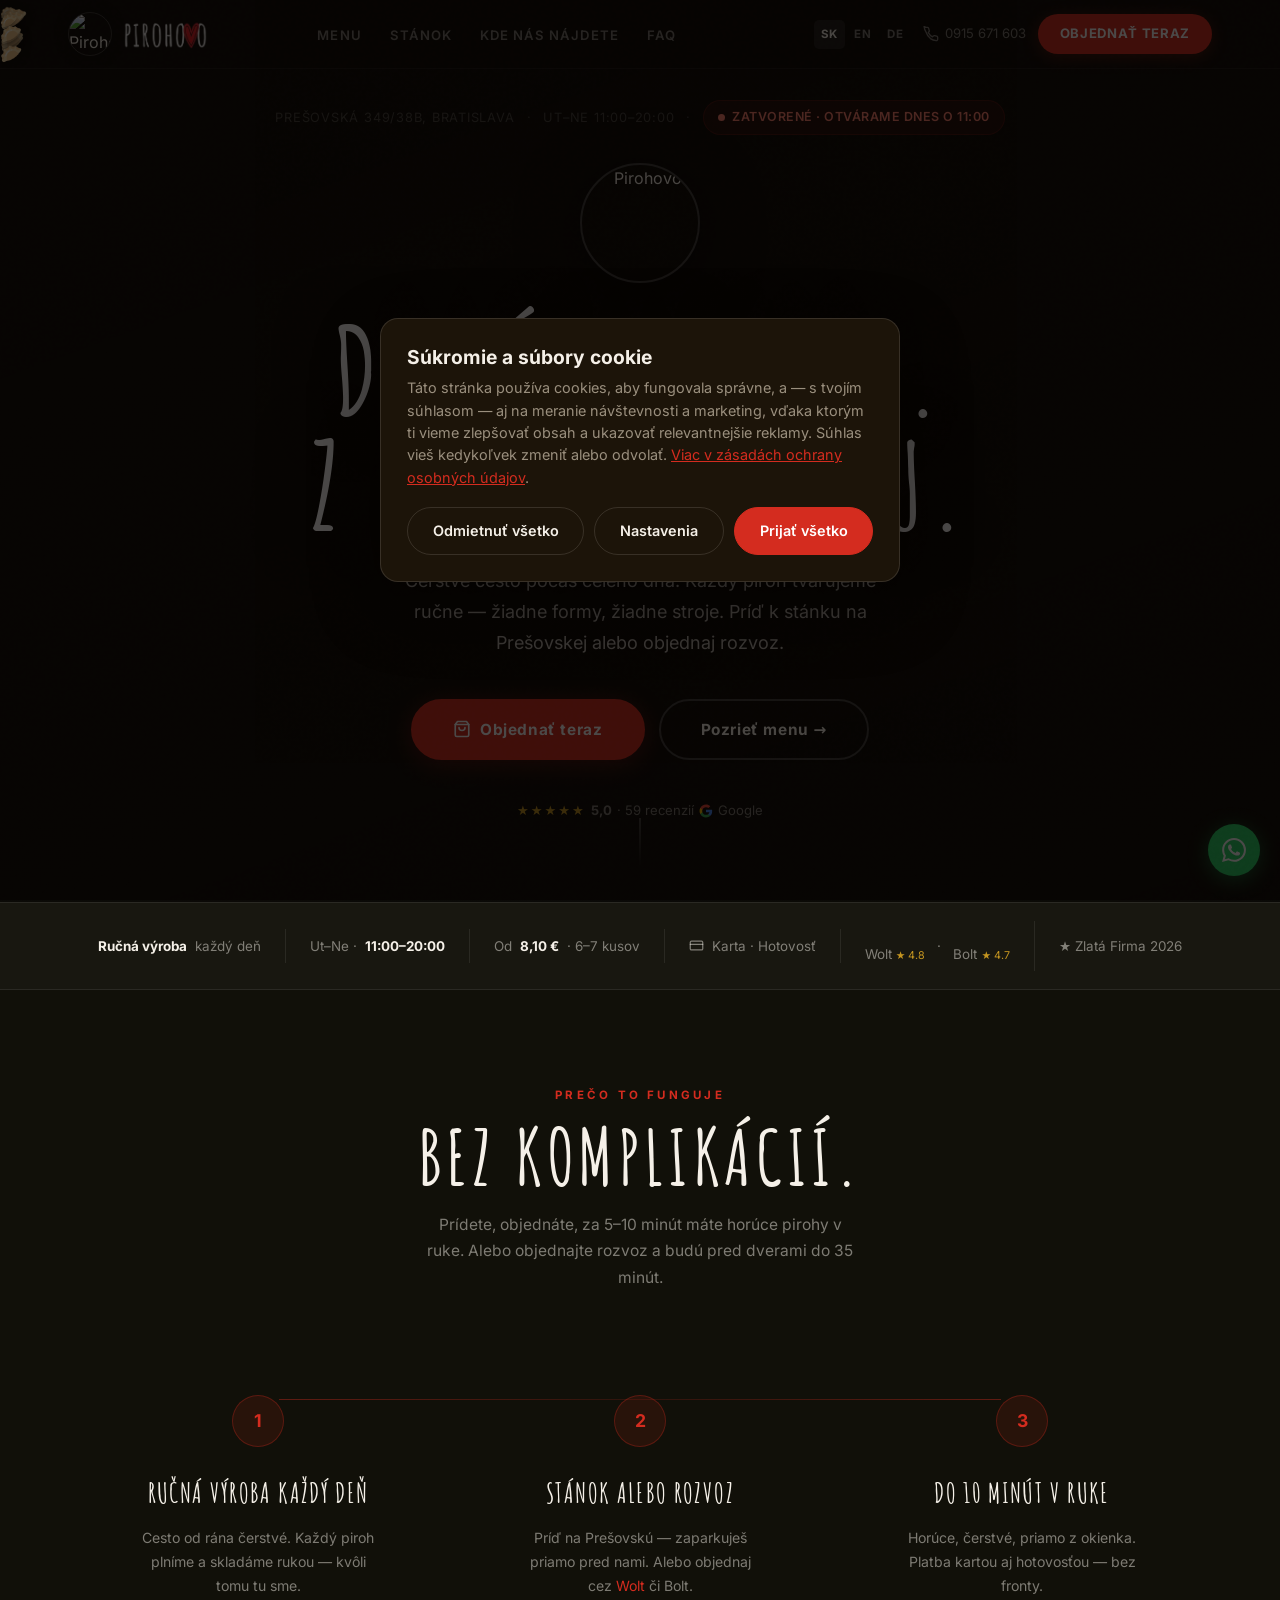
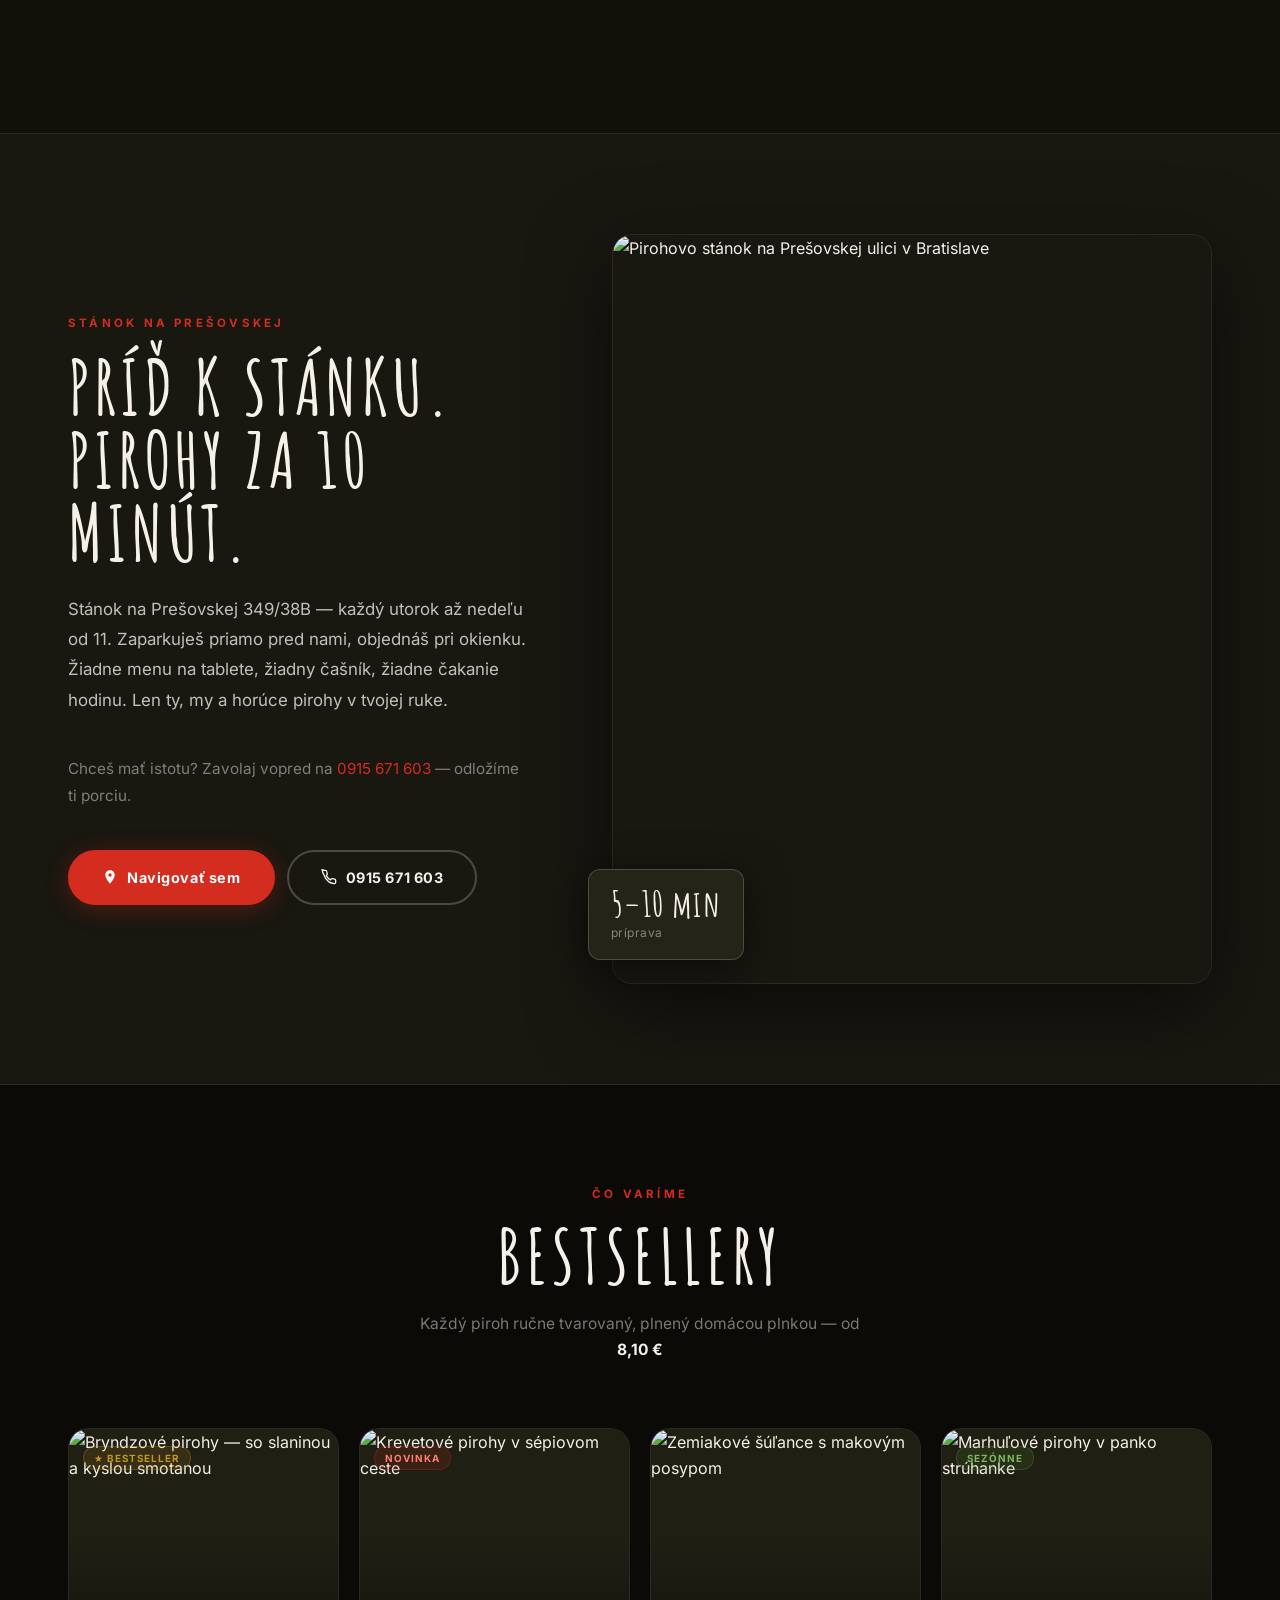
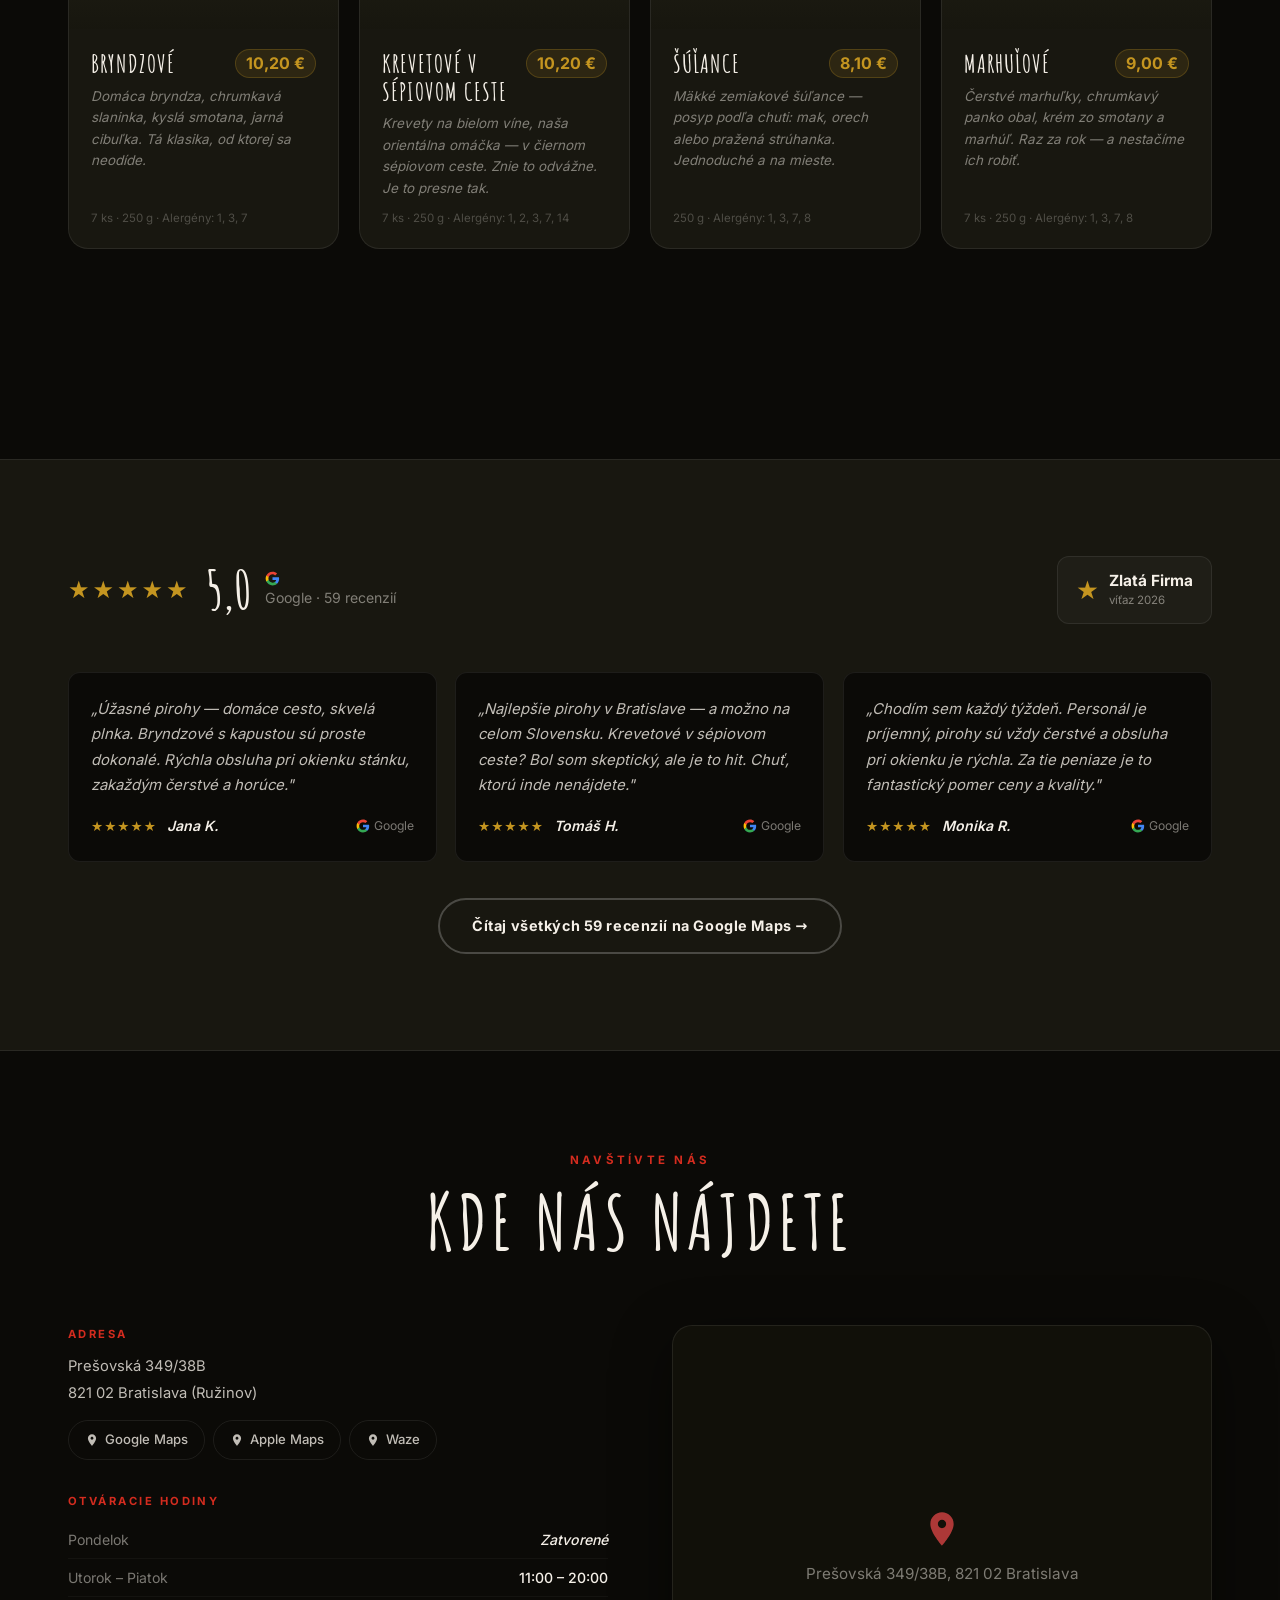
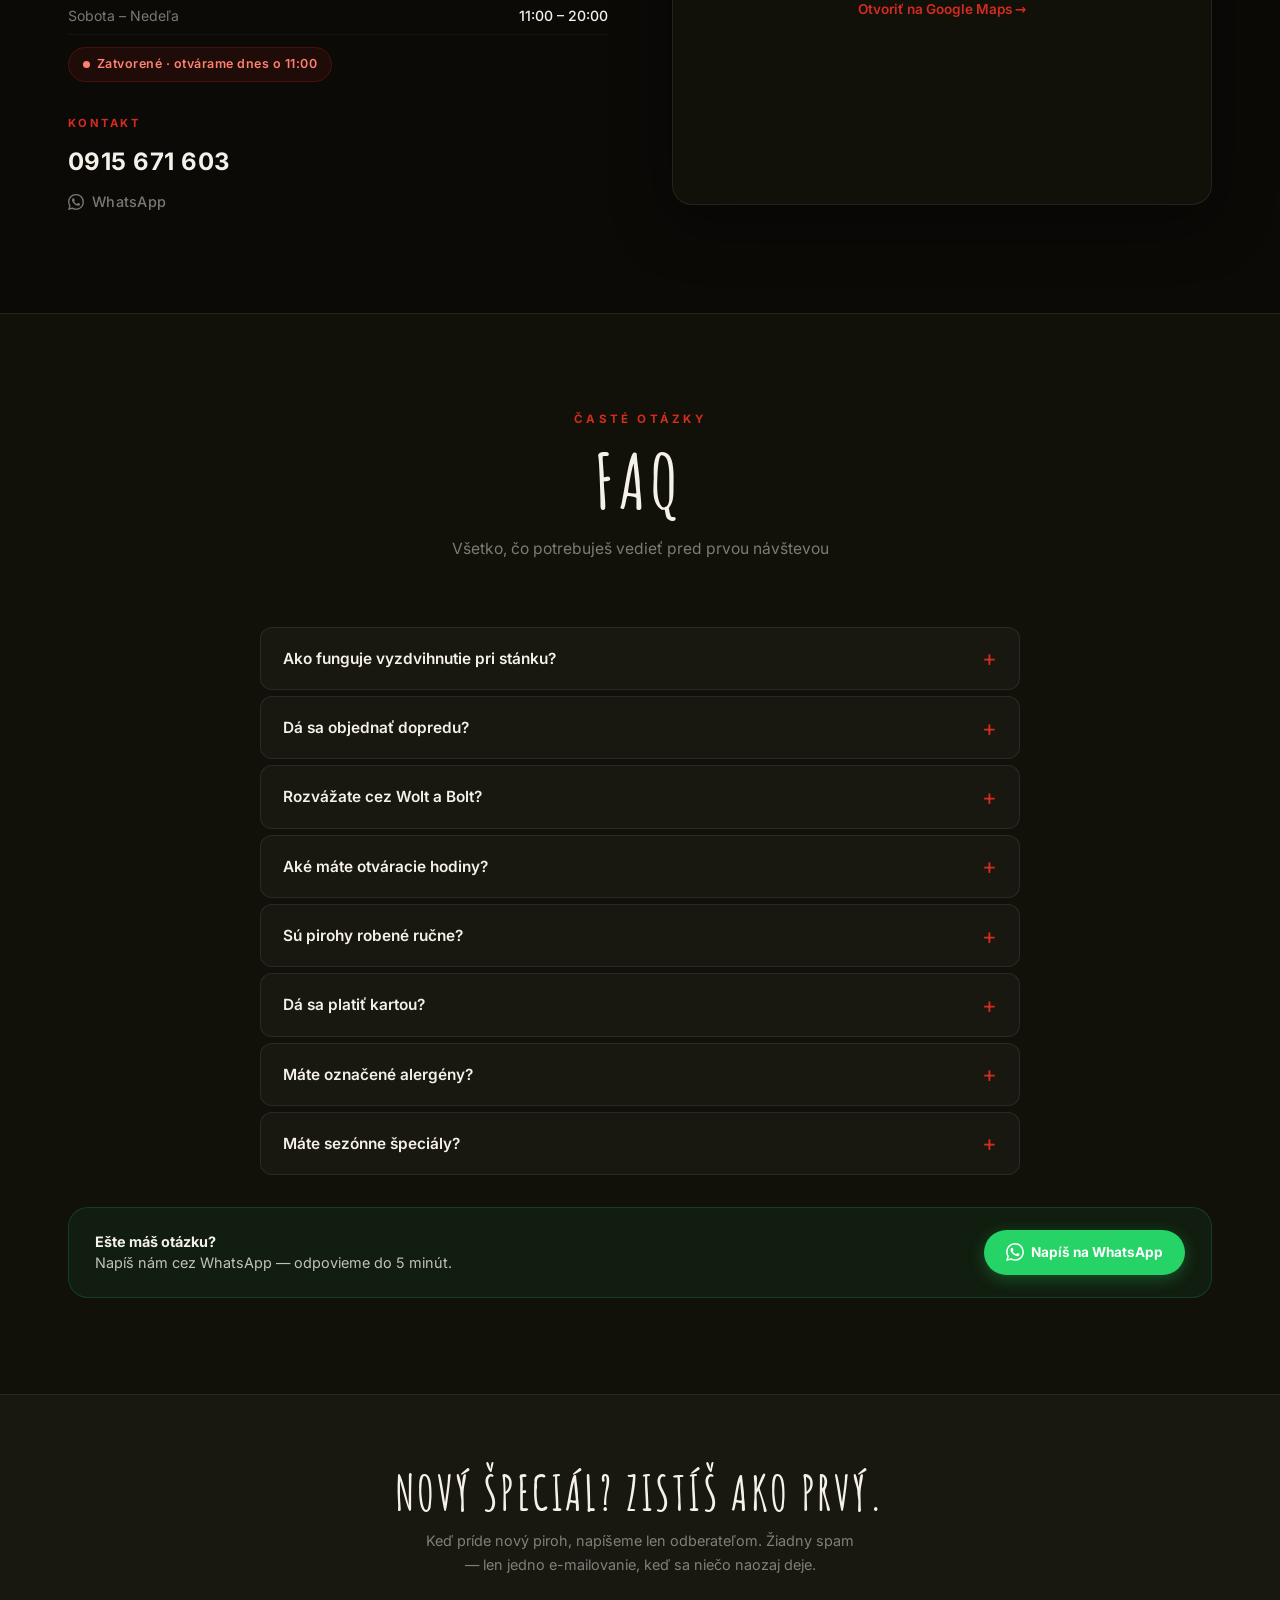
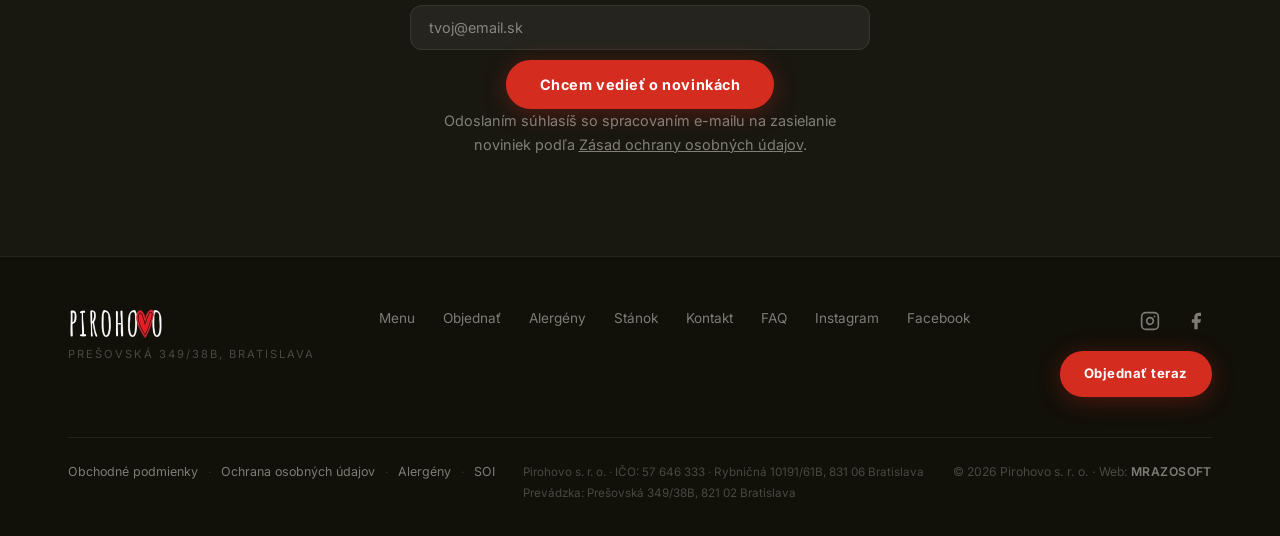
==== commit 8a6f5ddc: "fix: hide mobile nav CTA on desktop, nav logo scrolls to top, burst pirohy = emoji - nav__order-mobi" ====
--- a/index.html
+++ b/index.html
@@ -37,7 +37,7 @@
 
   <meta http-equiv="Cache-Control" content="no-cache, no-store, must-revalidate">
   <meta http-equiv="Pragma" content="no-cache">
-  <link rel="stylesheet" href="style.css?v=62">
+  <link rel="stylesheet" href="style.css?v=63">
   <script src="construction.js?v=6"></script>
   <script src="cookies.js?v=2"></script>
 
@@ -771,6 +771,6 @@
   </a>
 </div>
 
-<script src="app.js?v=42"></script>
+<script src="app.js?v=43"></script>
 </body>
 </html>
--- a/style.css
+++ b/style.css
@@ -293,6 +293,8 @@
 }
 .nav__phone:hover { color: var(--text); }
 .nav__phone svg { flex-shrink: 0; }
+
+.nav__order-mobile { display: none; }
 
 .nav__order {
   background: var(--red); color: #fff;
@@ -1623,7 +1625,7 @@
     background: var(--red); color: #fff;
     font-family: var(--font-body); font-size: 1.02rem; font-weight: 700;
     letter-spacing: .04em; text-transform: uppercase;
-    border-radius: 100px; box-shadow: 0 10px 30px rgba(212,44,31,.32);
+    border-radius: 100px; outline: 2px solid rgba(212,44,31,.35); outline-offset: 3px;
   }
 }
 
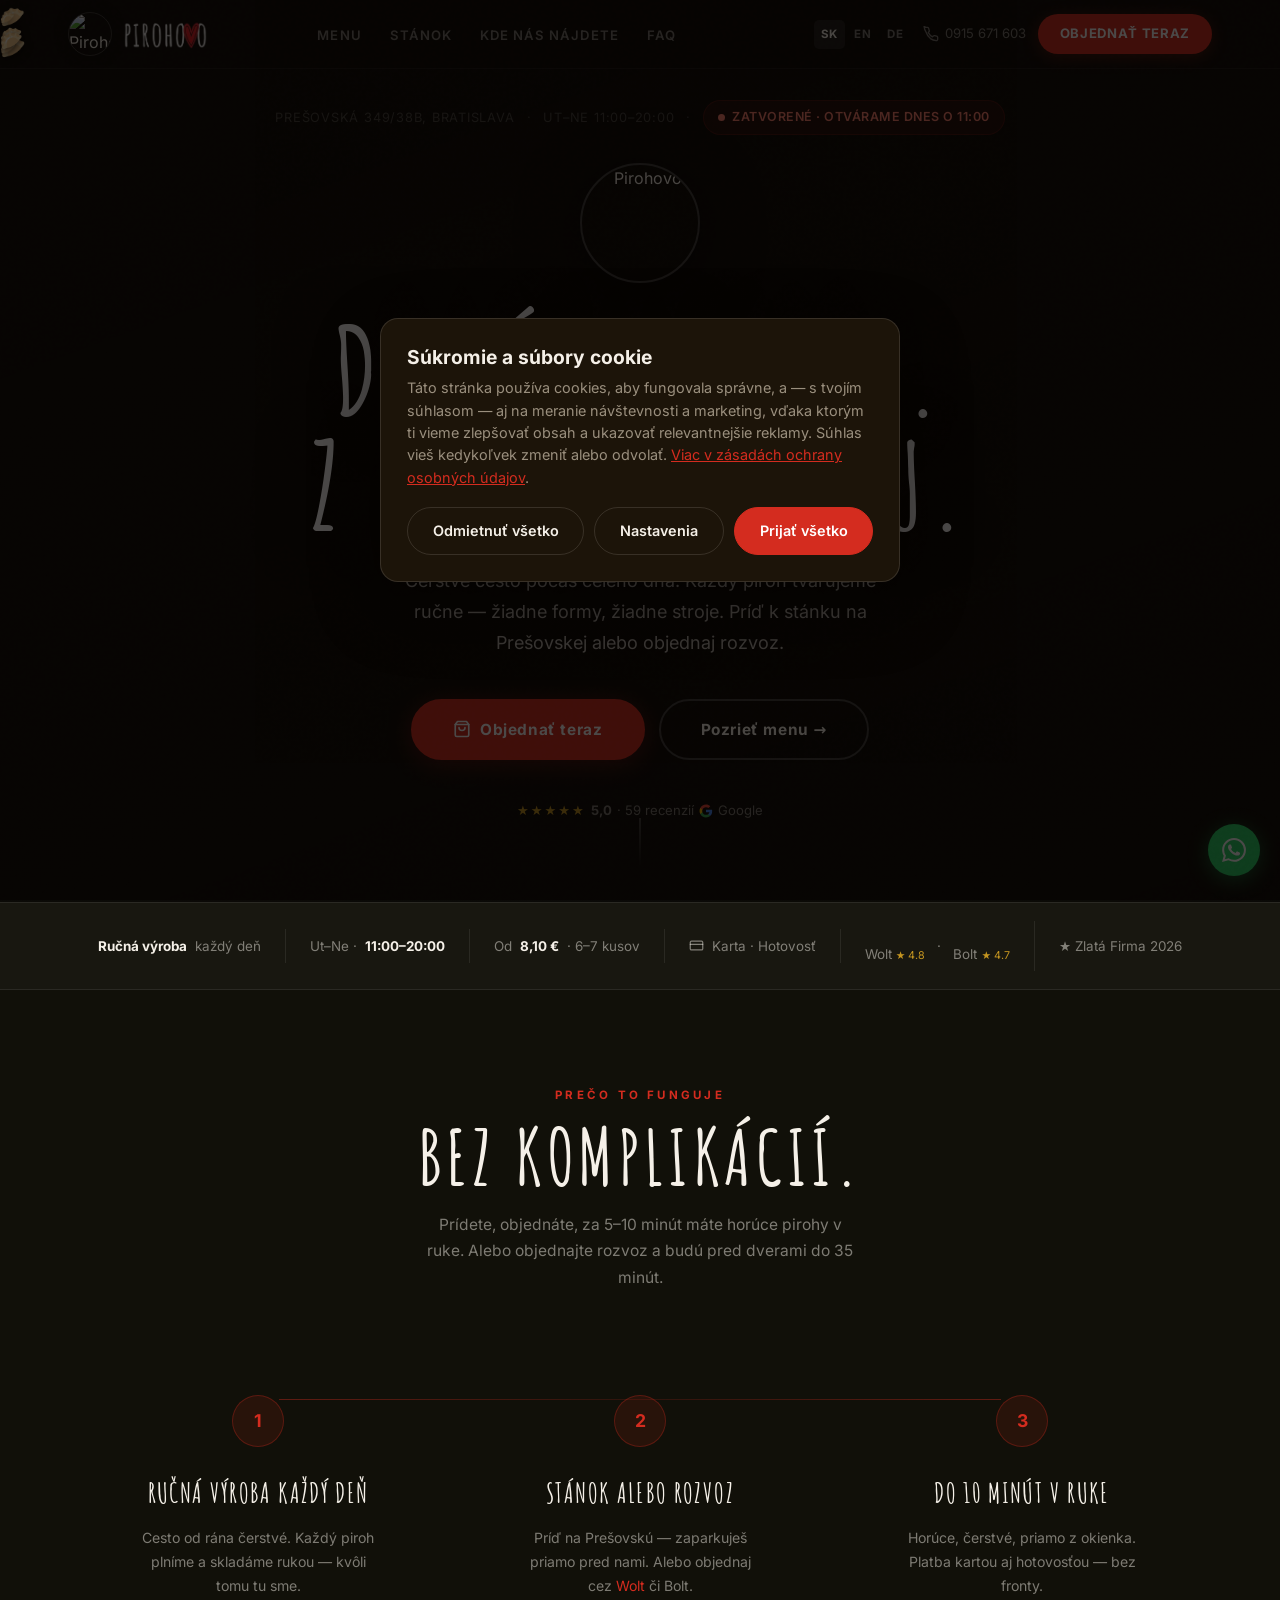
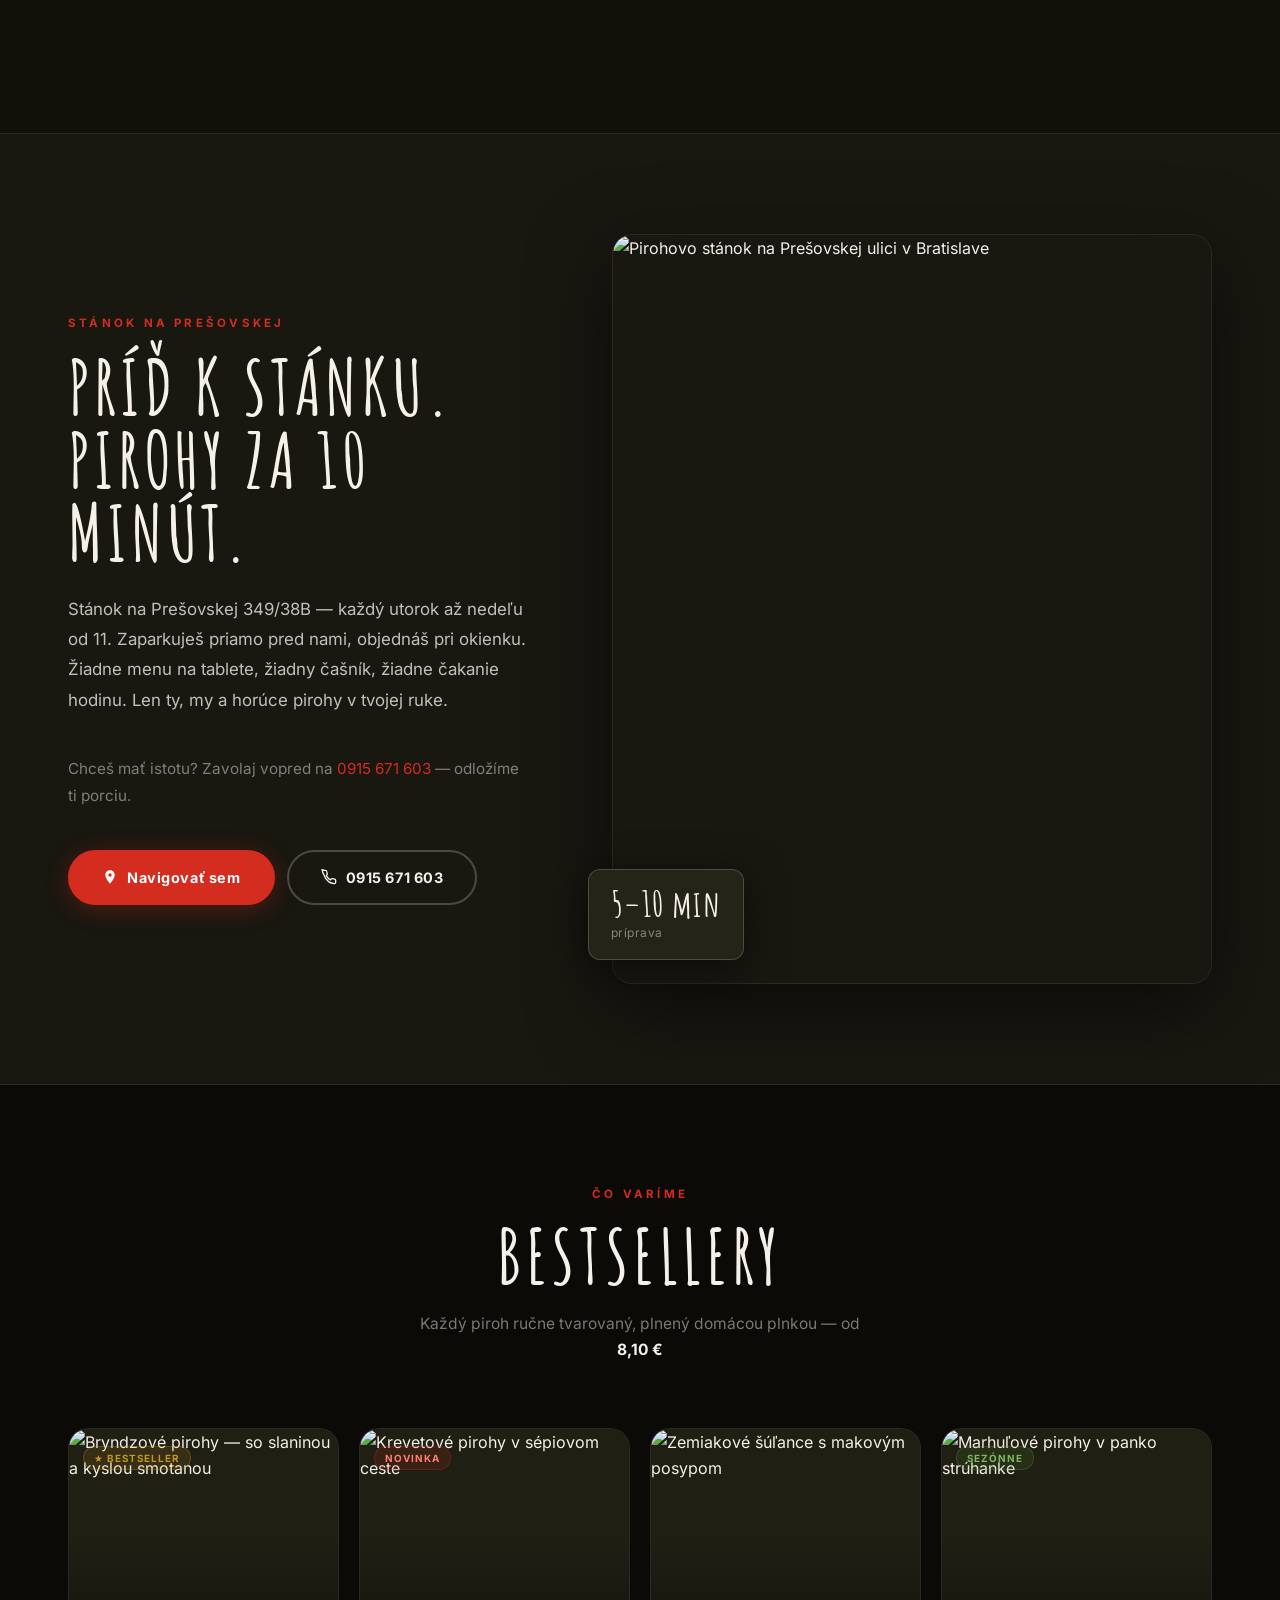
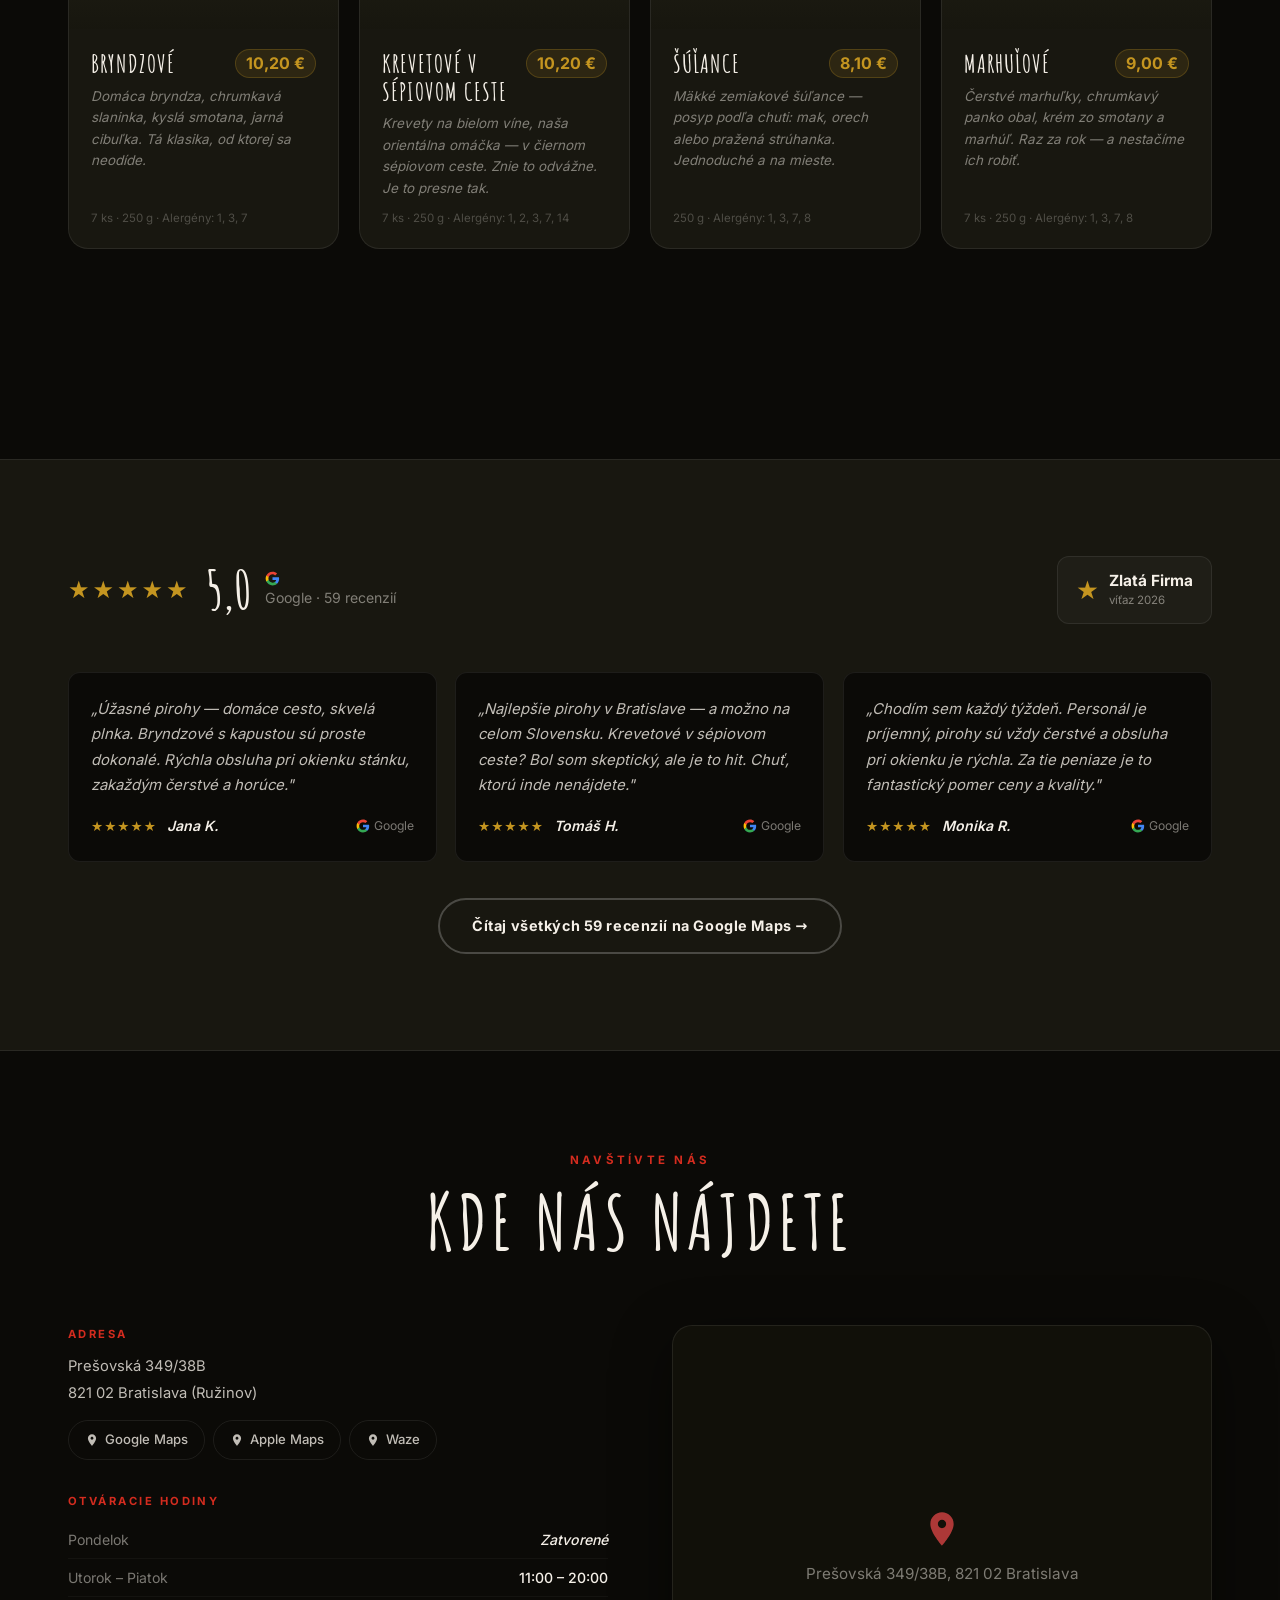
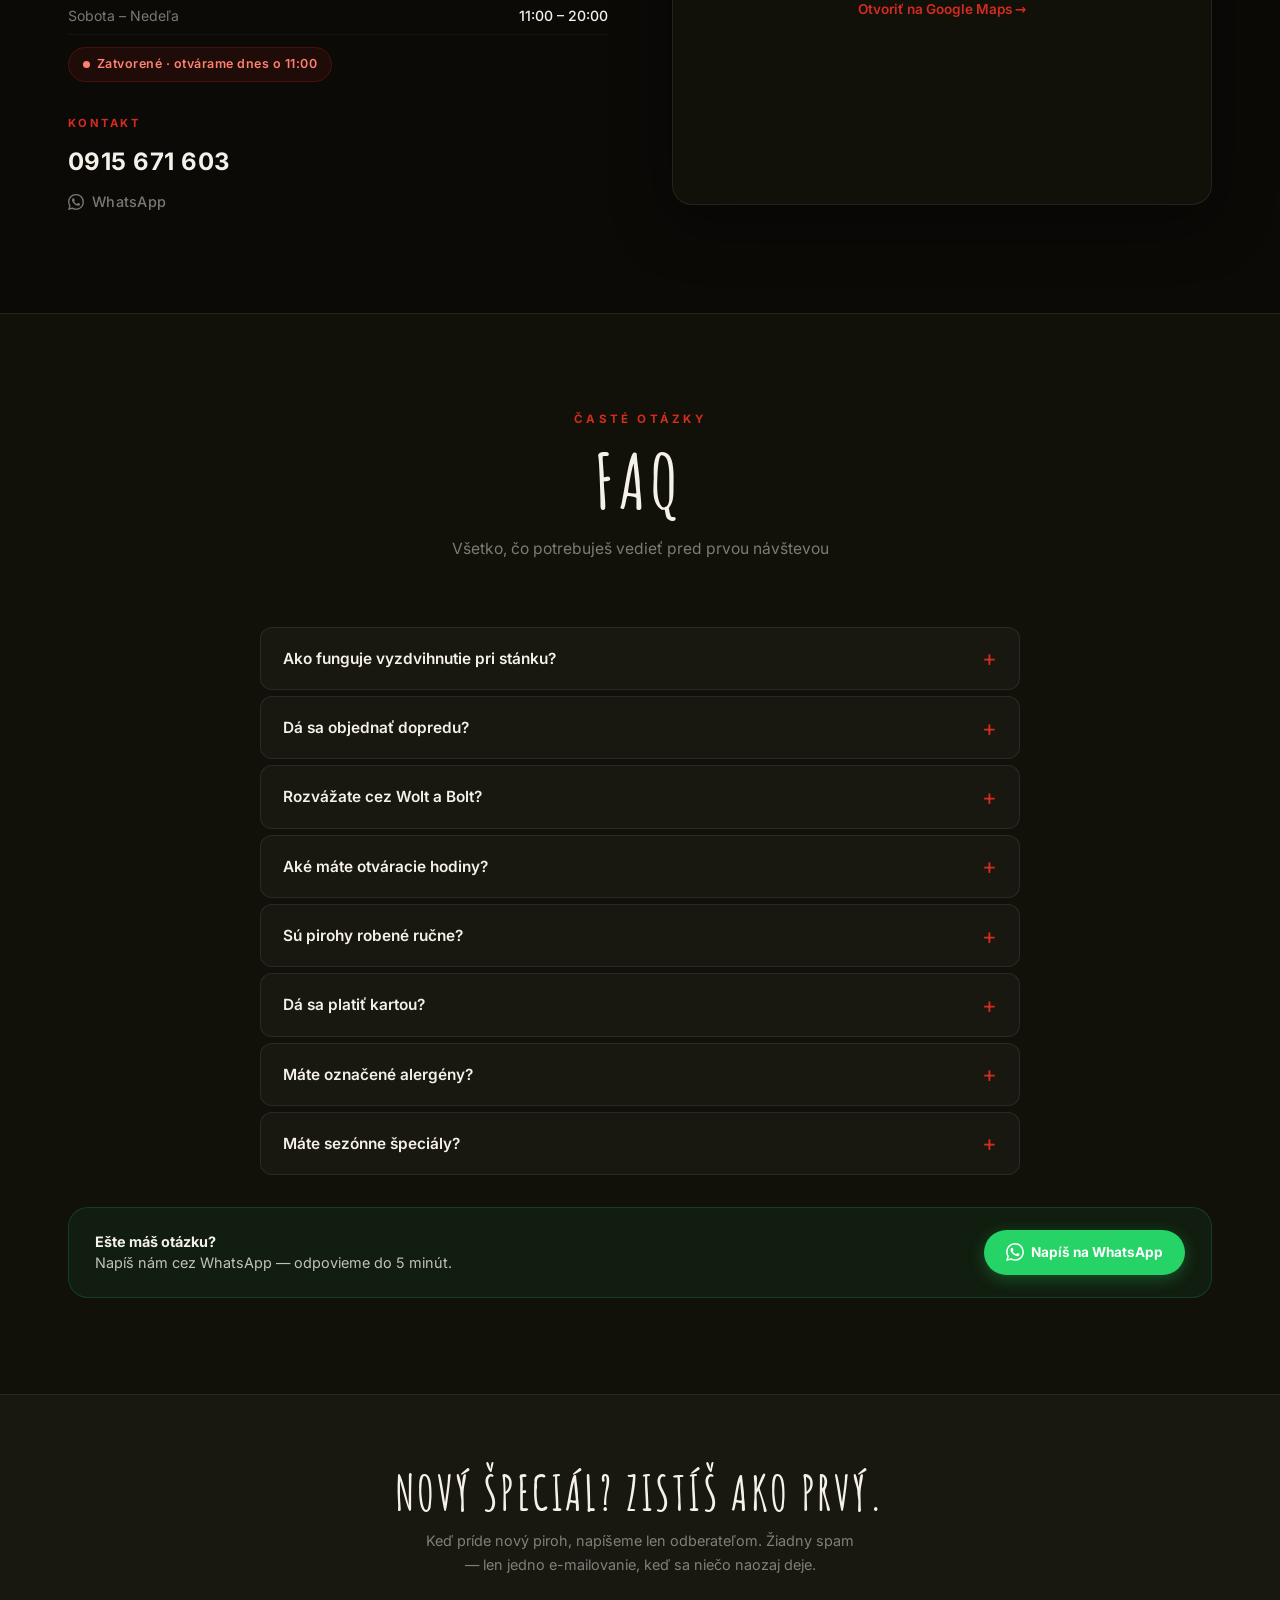
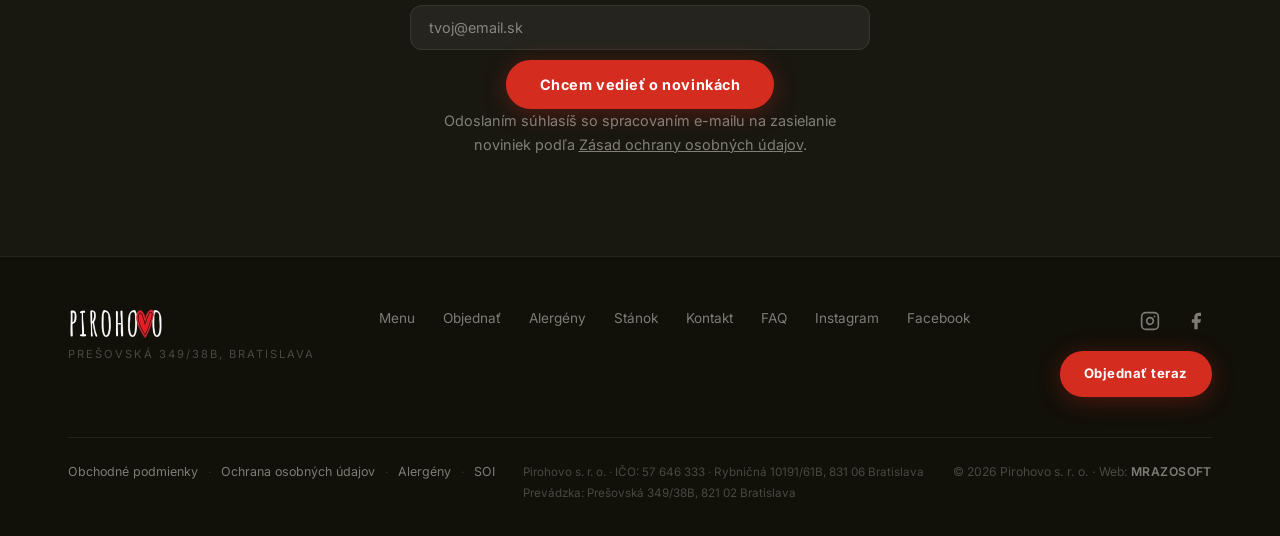
==== commit fe70547d: "fix: mobile nav menu covers sticky bar (z-index: 600 on .nav.menu-open) .nav has z-index:100 creatin" ====
--- a/index.html
+++ b/index.html
@@ -37,7 +37,7 @@
 
   <meta http-equiv="Cache-Control" content="no-cache, no-store, must-revalidate">
   <meta http-equiv="Pragma" content="no-cache">
-  <link rel="stylesheet" href="style.css?v=63">
+  <link rel="stylesheet" href="style.css?v=64">
   <script src="construction.js?v=6"></script>
   <script src="cookies.js?v=2"></script>
 
@@ -771,6 +771,6 @@
   </a>
 </div>
 
-<script src="app.js?v=43"></script>
+<script src="app.js?v=44"></script>
 </body>
 </html>
--- a/style.css
+++ b/style.css
@@ -1553,6 +1553,7 @@
     bottom: 0;
     backdrop-filter: none;
     background: transparent;
+    z-index: 600;
   }
   /* nav__inner je position:relative → containing block pre nav__links; zrušíme to keď je menu otvorené */
   .nav.menu-open .nav__inner {
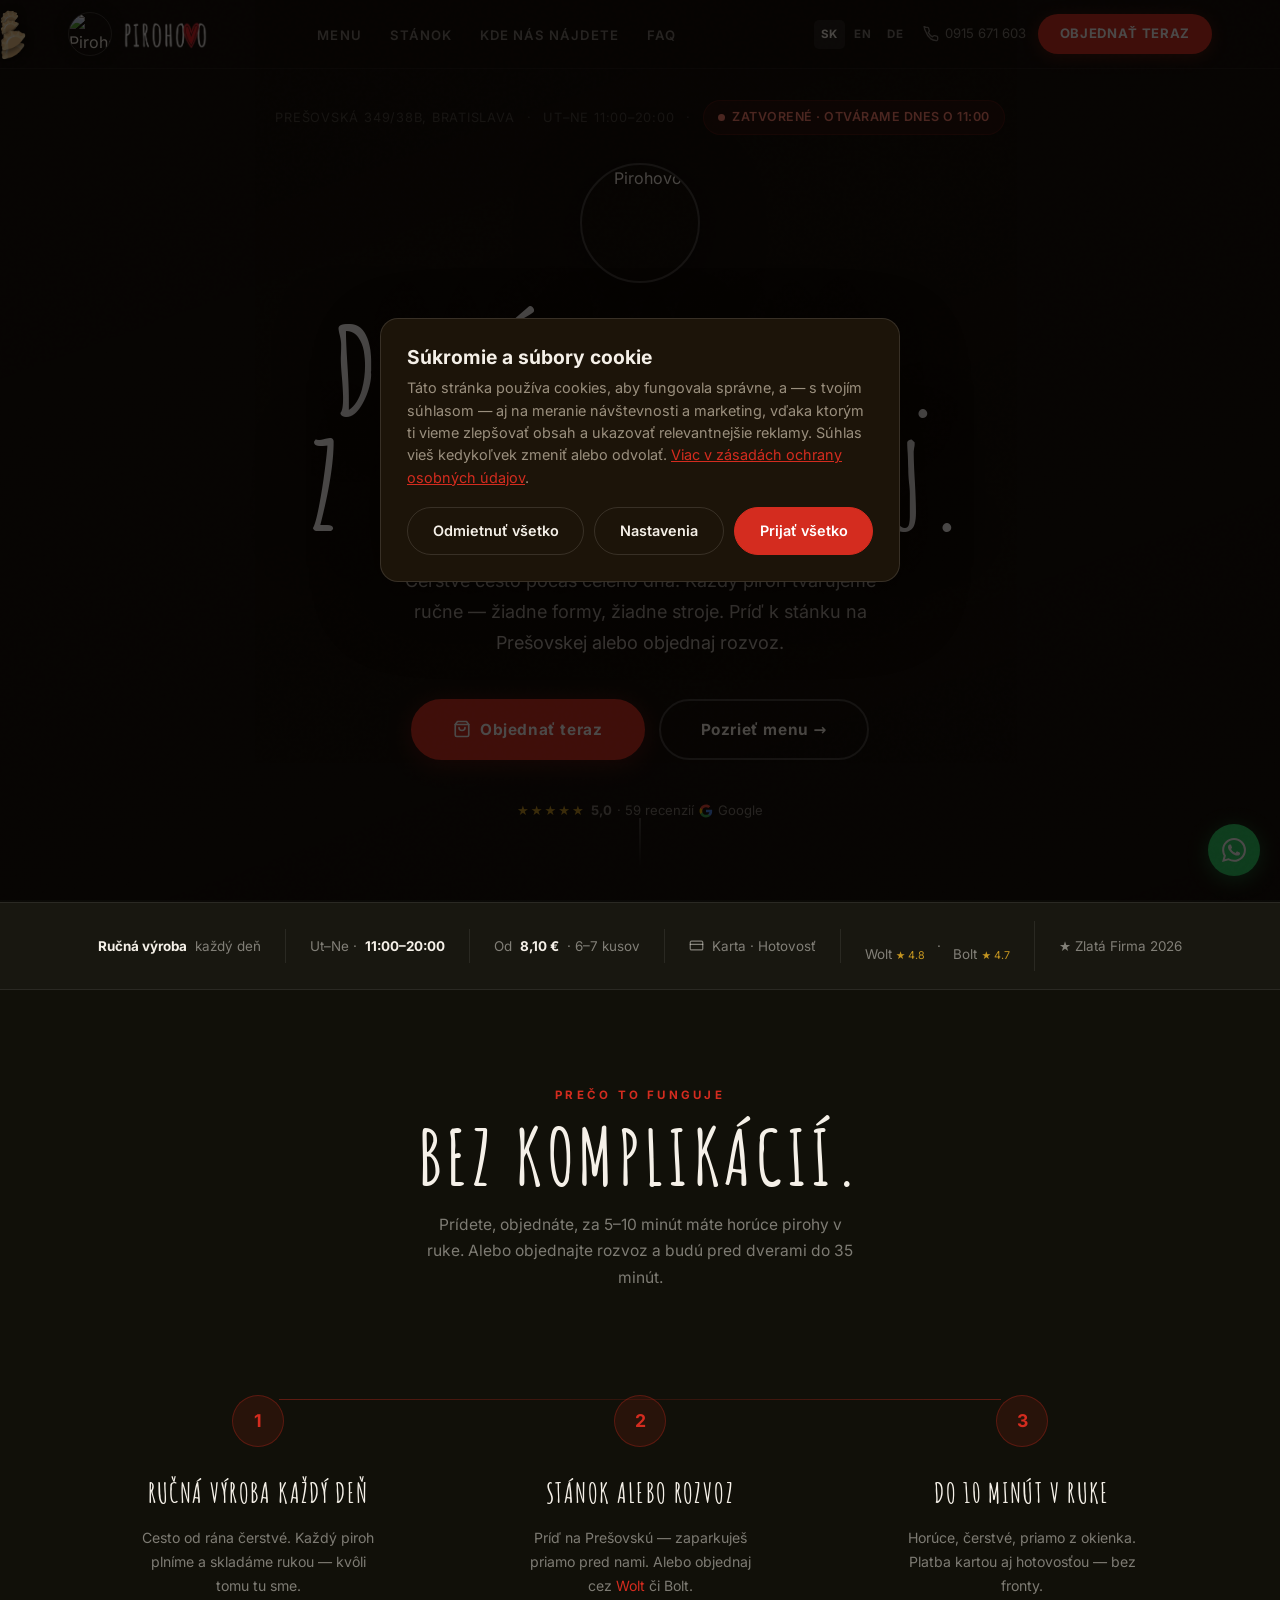
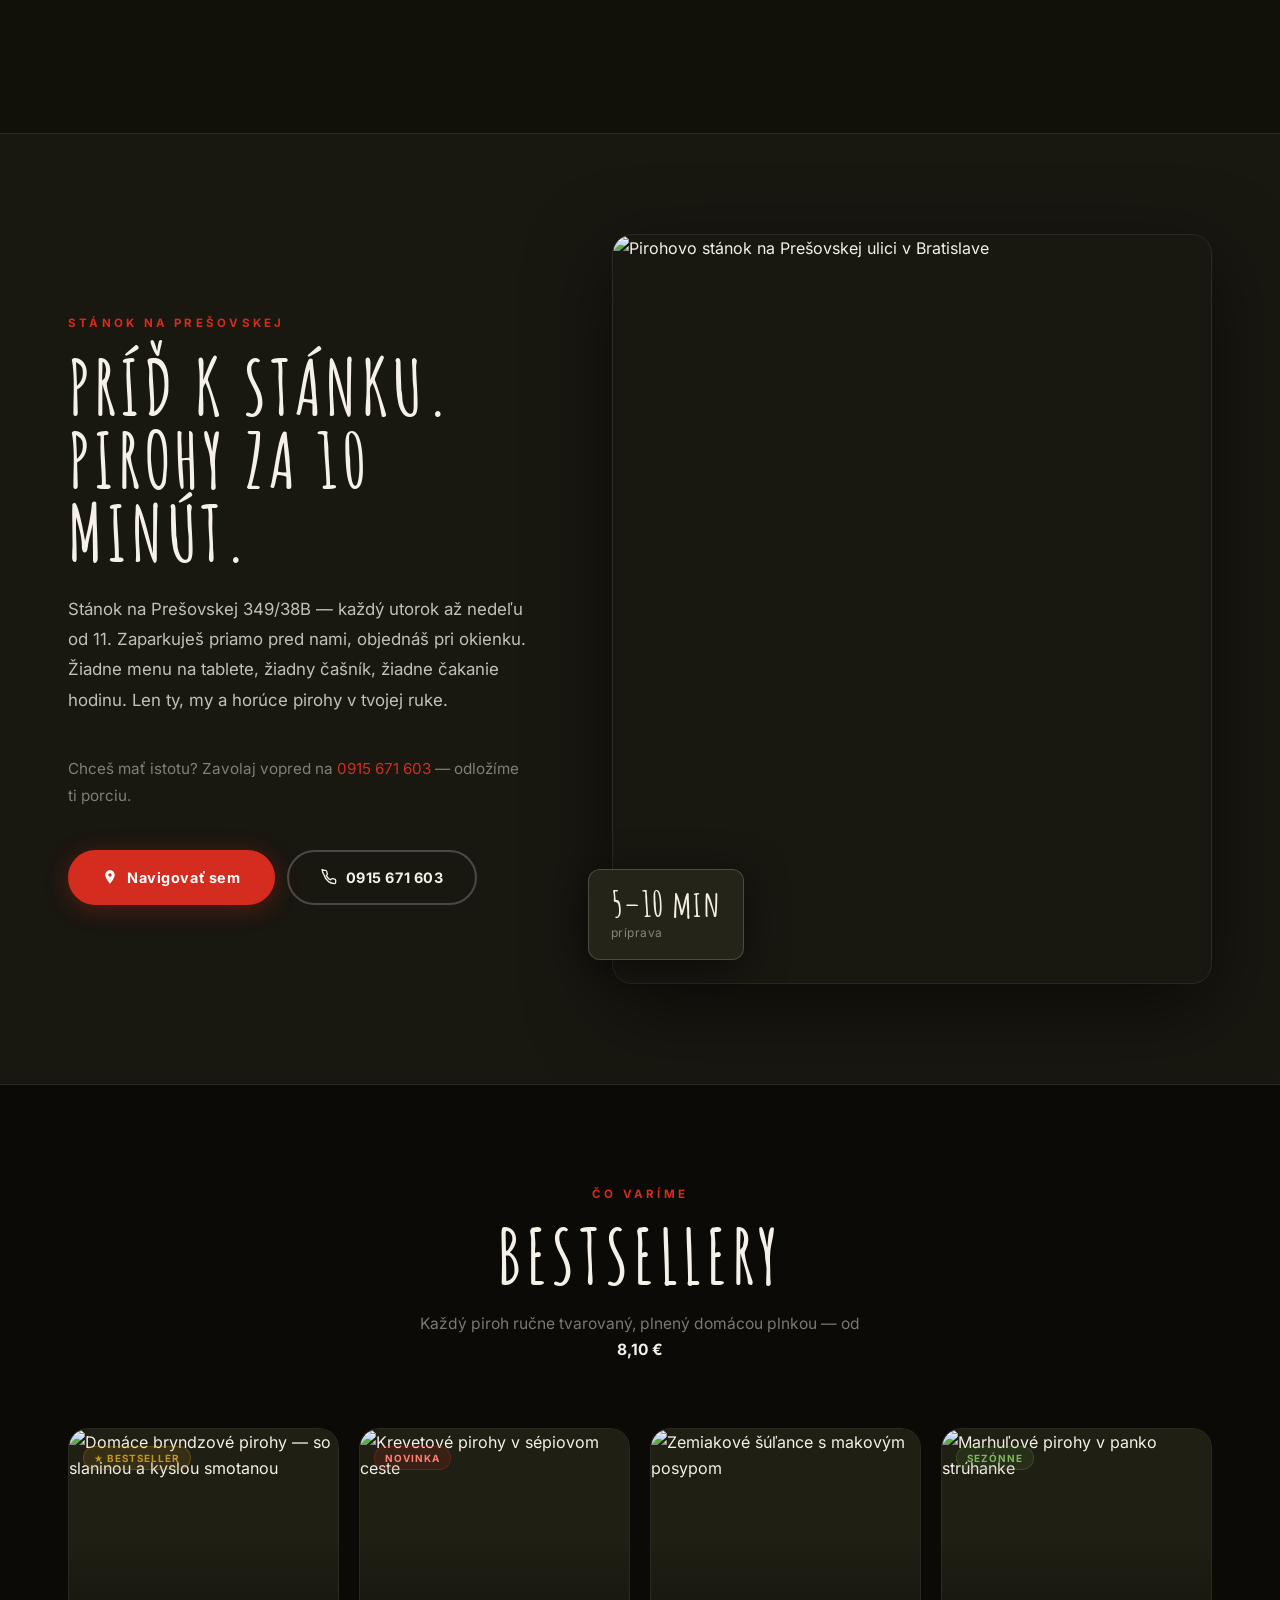
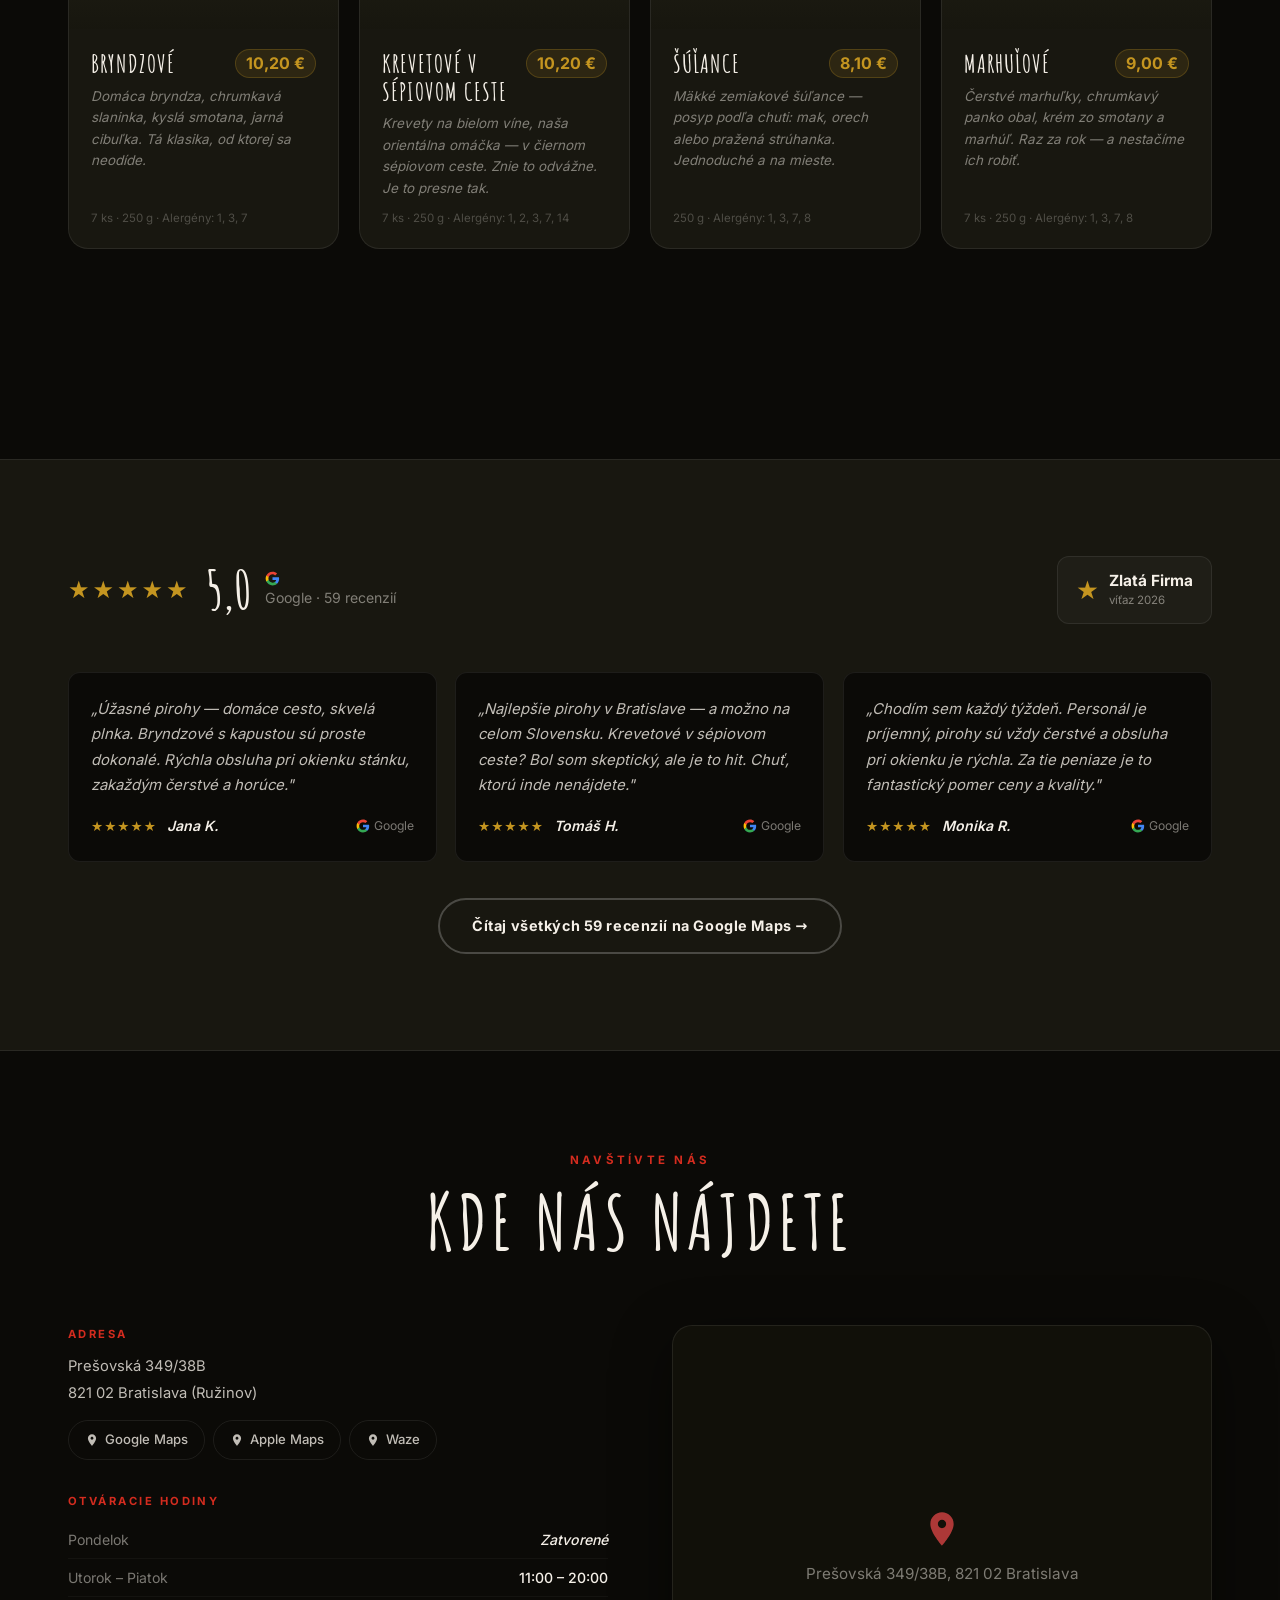
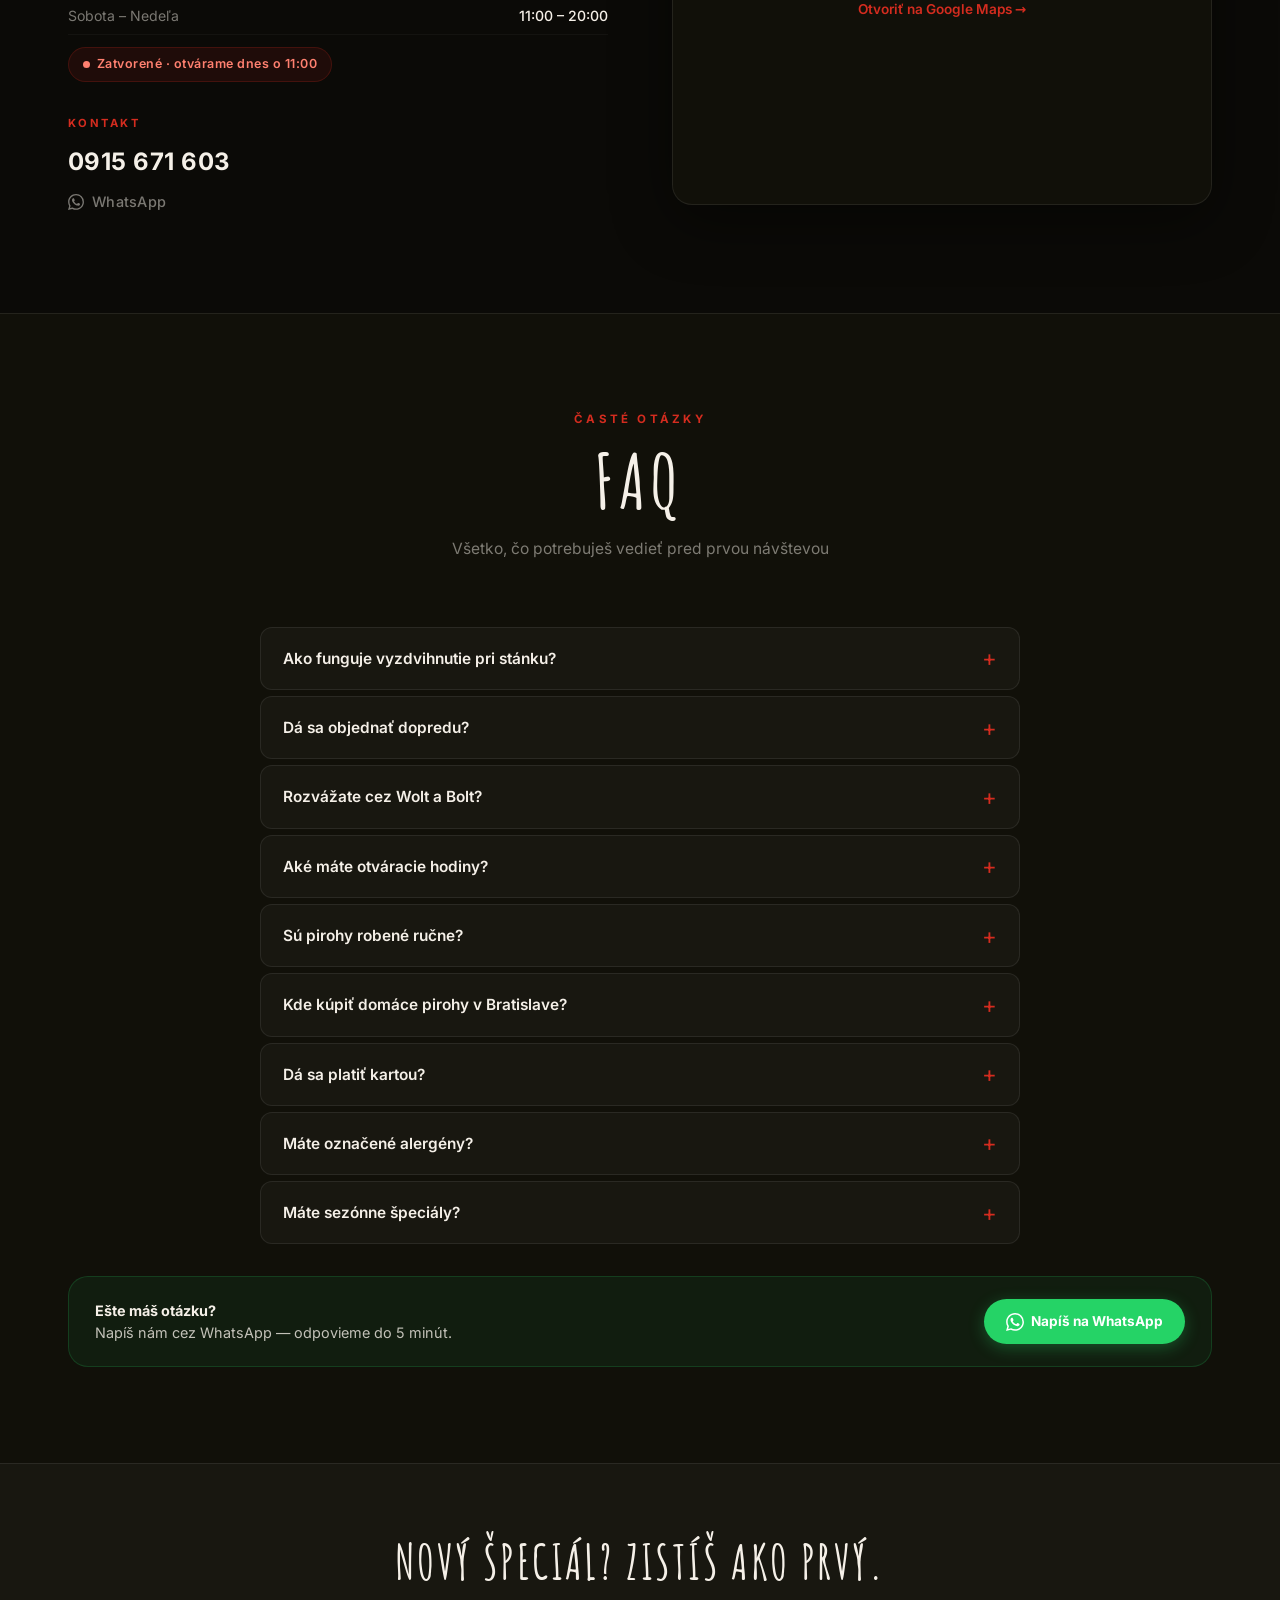
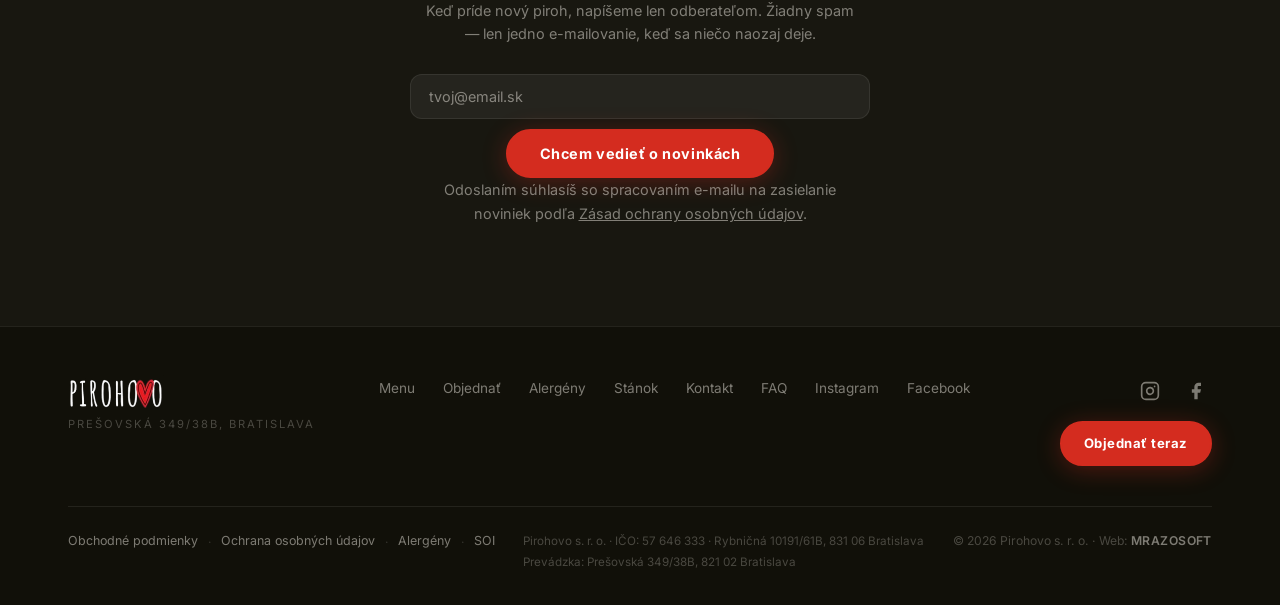
==== commit 2e5d7b7f: "Showcase: noindex+nofollow na všetkých stránkach, robots.txt Disallow (ukážkový web, nie produkcia)" ====
--- a/index.html
+++ b/index.html
@@ -3,10 +3,11 @@
 <head>
   <script>(function(w,d,s,l,i){w[l]=w[l]||[];w[l].push({'gtm.start':new Date().getTime(),event:'gtm.js'});var f=d.getElementsByTagName(s)[0],j=d.createElement(s),dl=l!='dataLayer'?'&l='+l:'';j.async=true;j.src='https://www.googletagmanager.com/gtm.js?id='+i+dl;f.parentNode.insertBefore(j,f);})(window,document,'script','dataLayer','GTM-NZXLTB38');</script>
   <meta charset="UTF-8">
+  <meta name="robots" content="noindex, nofollow">
   <meta name="viewport" content="width=device-width, initial-scale=1.0, viewport-fit=cover">
   <title>Pirohovo – Domáce pirohy Bratislava | Stánok na Prešovskej</title>
-  <meta name="description" content="Ručne robené pirohy v Bratislave. Vyzdvihni pri stánku na Prešovskej alebo objednaj rozvoz cez Wolt a Bolt. Prešovská 349/38B, Ut–Ne 11–20:00. ★★★★★ 59 recenzií Google.">
-  <meta name="keywords" content="pirohy Bratislava, domáce pirohy Bratislava, bryndzové pirohy Bratislava, pirohy Ružinov, pirohy stánok Bratislava, obed Bratislava, rozvoz pirohov Bratislava">
+  <meta name="description" content="Domáce pirohy ručnej výroby v Bratislave. Vyzdvihni pri stánku na Prešovskej alebo objednaj rozvoz cez Wolt a Bolt. Prešovská 349/38B, Ut–Ne 11–20:00. ★★★★★ 59 recenzií Google.">
+  <meta name="keywords" content="domáce pirohy, domáce pirohy Bratislava, pirohy Bratislava, bryndzové pirohy Bratislava, pirohy Ružinov, pirohy stánok Bratislava, obed Bratislava, rozvoz pirohov Bratislava">
   <link rel="canonical" href="https://pirohovo.eu/">
   <link rel="alternate" hreflang="sk" href="https://pirohovo.eu/">
   <link rel="alternate" hreflang="en" href="https://pirohovo.eu/en/">
@@ -24,7 +25,7 @@
   <meta property="og:type" content="restaurant">
   <meta property="og:url" content="https://pirohovo.eu/">
   <meta property="og:title" content="Pirohovo – Domáce pirohy Bratislava | Stánok na Prešovskej">
-  <meta property="og:description" content="Ručne robené pirohy každý deň. Vyzdvihni pri stánku alebo rozvoz cez Wolt a Bolt. Ut–Ne 11–20:00.">
+  <meta property="og:description" content="Domáce pirohy ručnej výroby každý deň. Vyzdvihni pri stánku alebo rozvoz cez Wolt a Bolt. Ut–Ne 11–20:00.">
   <meta property="og:image" content="https://pirohovo.eu/images/og-image.jpg">
   <meta property="og:locale" content="sk_SK">
   <meta property="og:site_name" content="Pirohovo">
@@ -158,6 +159,14 @@
       },
       {
         "@type": "Question",
+        "name": "Kde kúpiť domáce pirohy v Bratislave?",
+        "acceptedAnswer": {
+          "@type": "Answer",
+          "text": "Pirohovo je stánok s domácimi pirohmi v Bratislave na Prešovskej 349/38B (Ružinov). Pirohy sú ručne tvarované z čerstvého cesta každý deň — k vyzdvihnutiu pri okienku alebo s rozvozom cez Wolt a Bolt po celej Bratislave."
+        }
+      },
+      {
+        "@type": "Question",
         "name": "Dá sa v Pirohovo platiť kartou?",
         "acceptedAnswer": {
           "@type": "Answer",
@@ -387,7 +396,7 @@
     <div class="menu-preview__grid">
       <article class="mcard reveal">
         <div class="mcard__img">
-          <img src="images/prod-bryndzove.jpg" alt="Bryndzové pirohy — so slaninou a kyslou smotanou" loading="lazy" width="600" height="400">
+          <img src="images/prod-bryndzove.jpg" alt="Domáce bryndzové pirohy — so slaninou a kyslou smotanou" loading="lazy" width="600" height="400">
           <div class="mcard__badge"><span class="badge badge--star">★ Bestseller</span></div>
         </div>
         <div class="mcard__body">
@@ -617,6 +626,10 @@
         <div class="faq-a"><p>Áno. Každý piroh tvarujeme ručne každý deň. Čerstvé cesto miesime nepretržite — žiadne formy, žiadne stroje.</p></div>
       </details>
       <details class="faq-item">
+        <summary class="faq-q">Kde kúpiť domáce pirohy v Bratislave?</summary>
+        <div class="faq-a"><p>U nás — Pirohovo je stánok s <strong>domácimi pirohmi</strong> na <strong>Prešovskej 349/38B</strong> (Ružinov). Pirohy tvarujeme ručne z čerstvého cesta každý deň, k vyzdvihnutiu pri okienku alebo s rozvozom cez Wolt a Bolt po celej Bratislave.</p></div>
+      </details>
+      <details class="faq-item">
         <summary class="faq-q">Dá sa platiť kartou?</summary>
         <div class="faq-a"><p>Áno. Pri okienku stánku aj pri osobnom odbere prijímame <strong>bezkontaktnú platbu kartou aj hotovosť</strong>.</p></div>
       </details>
